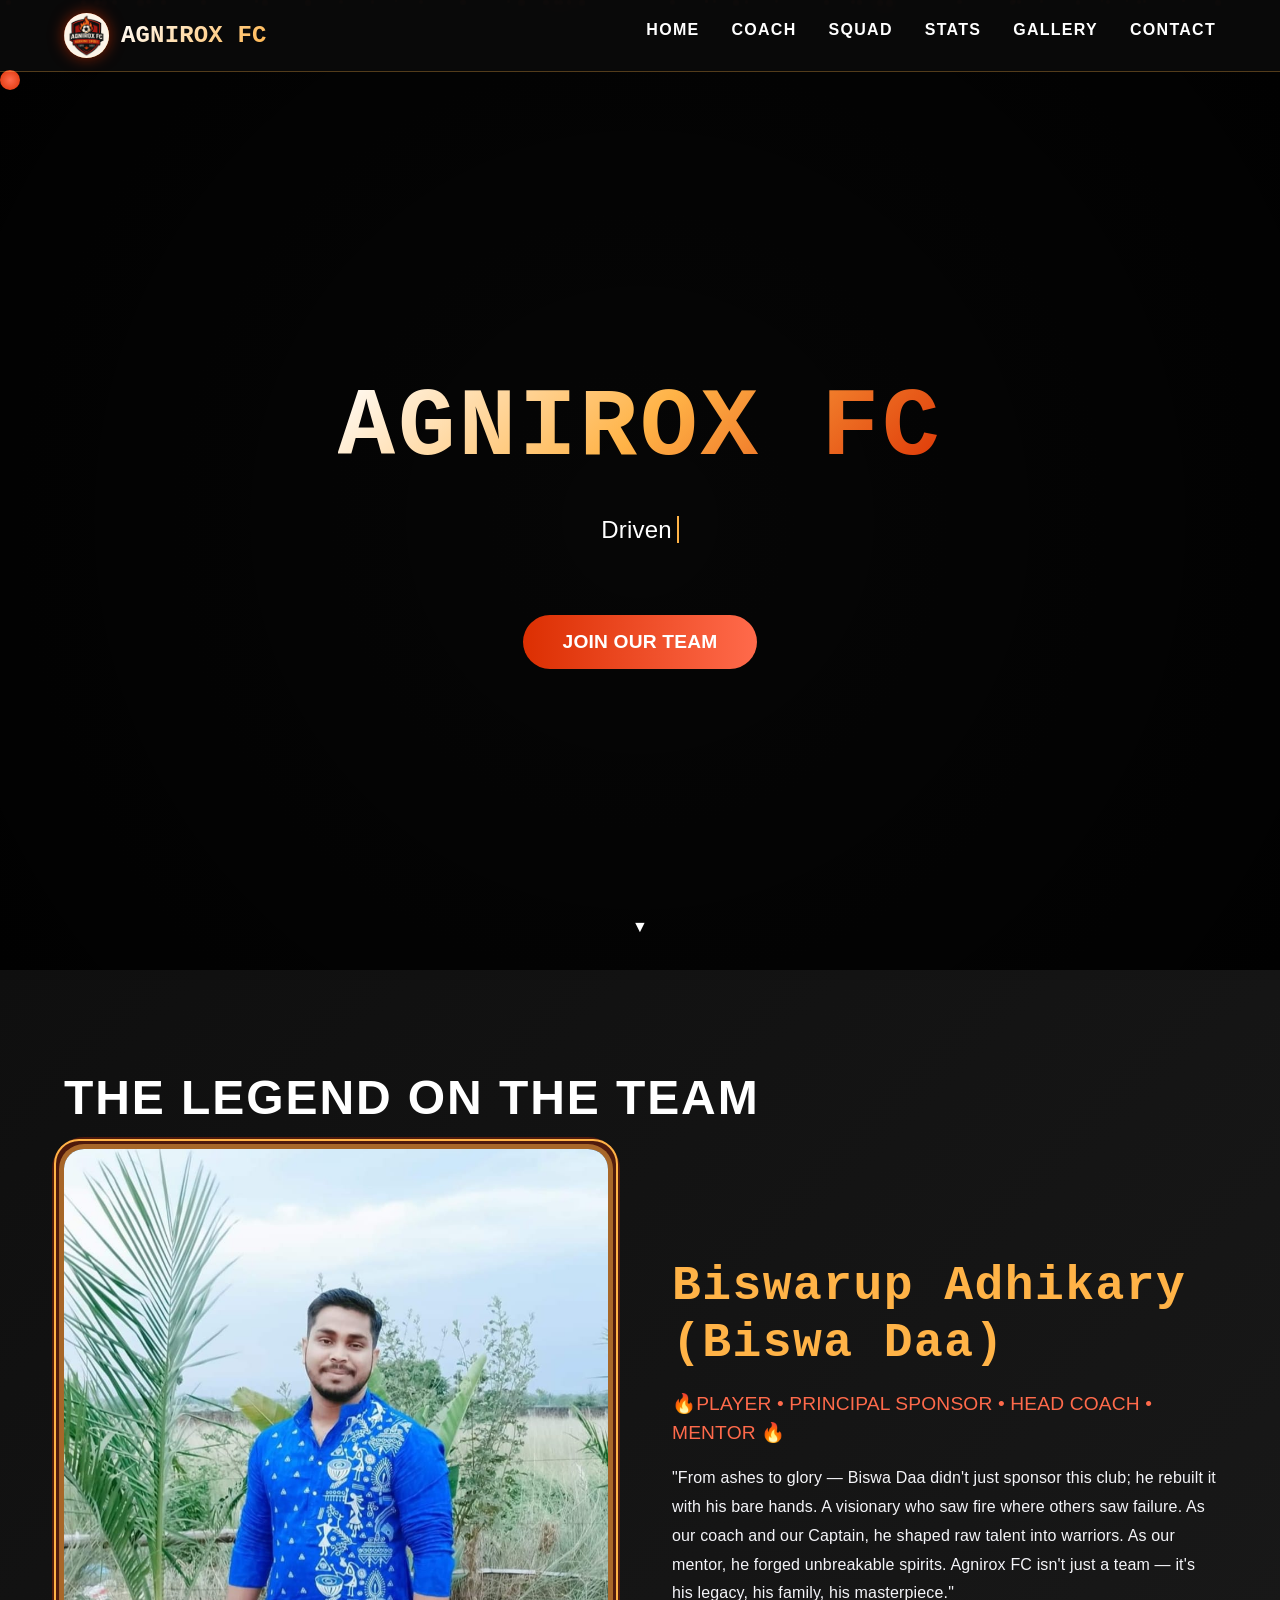
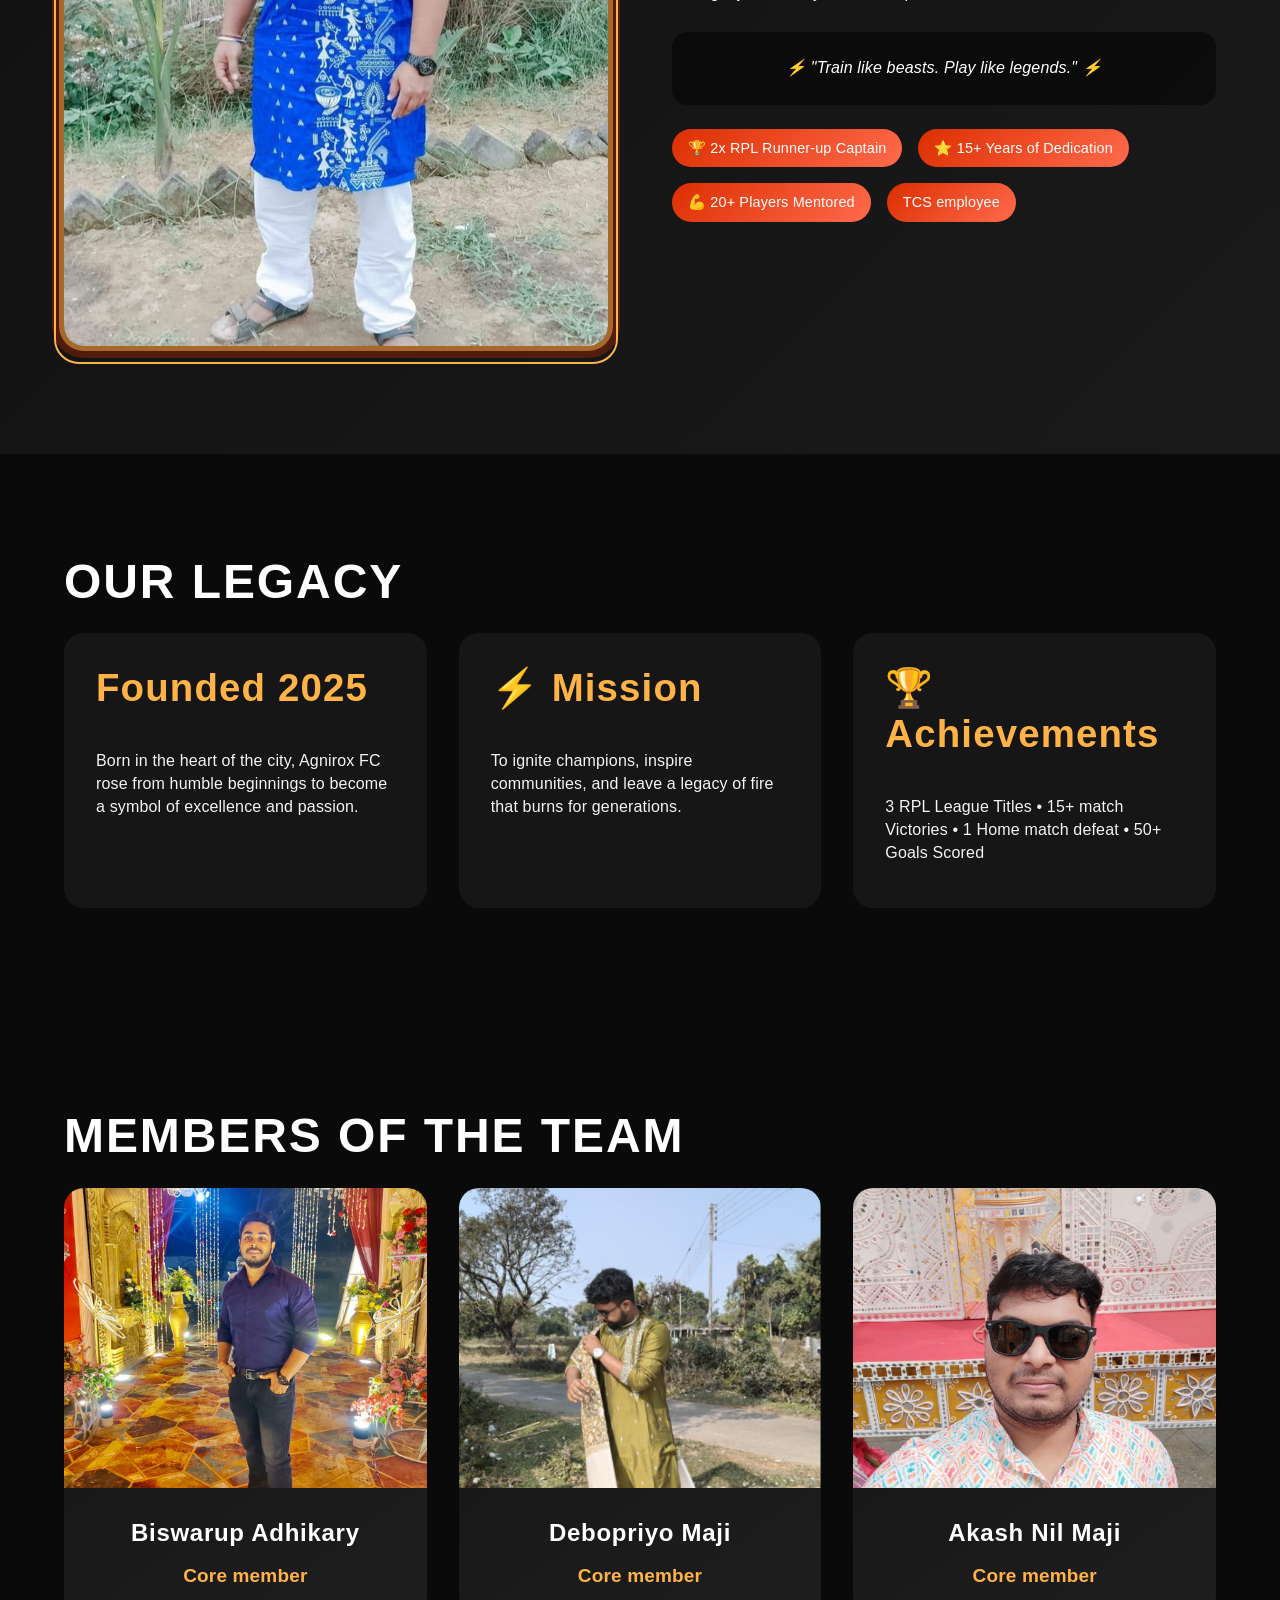
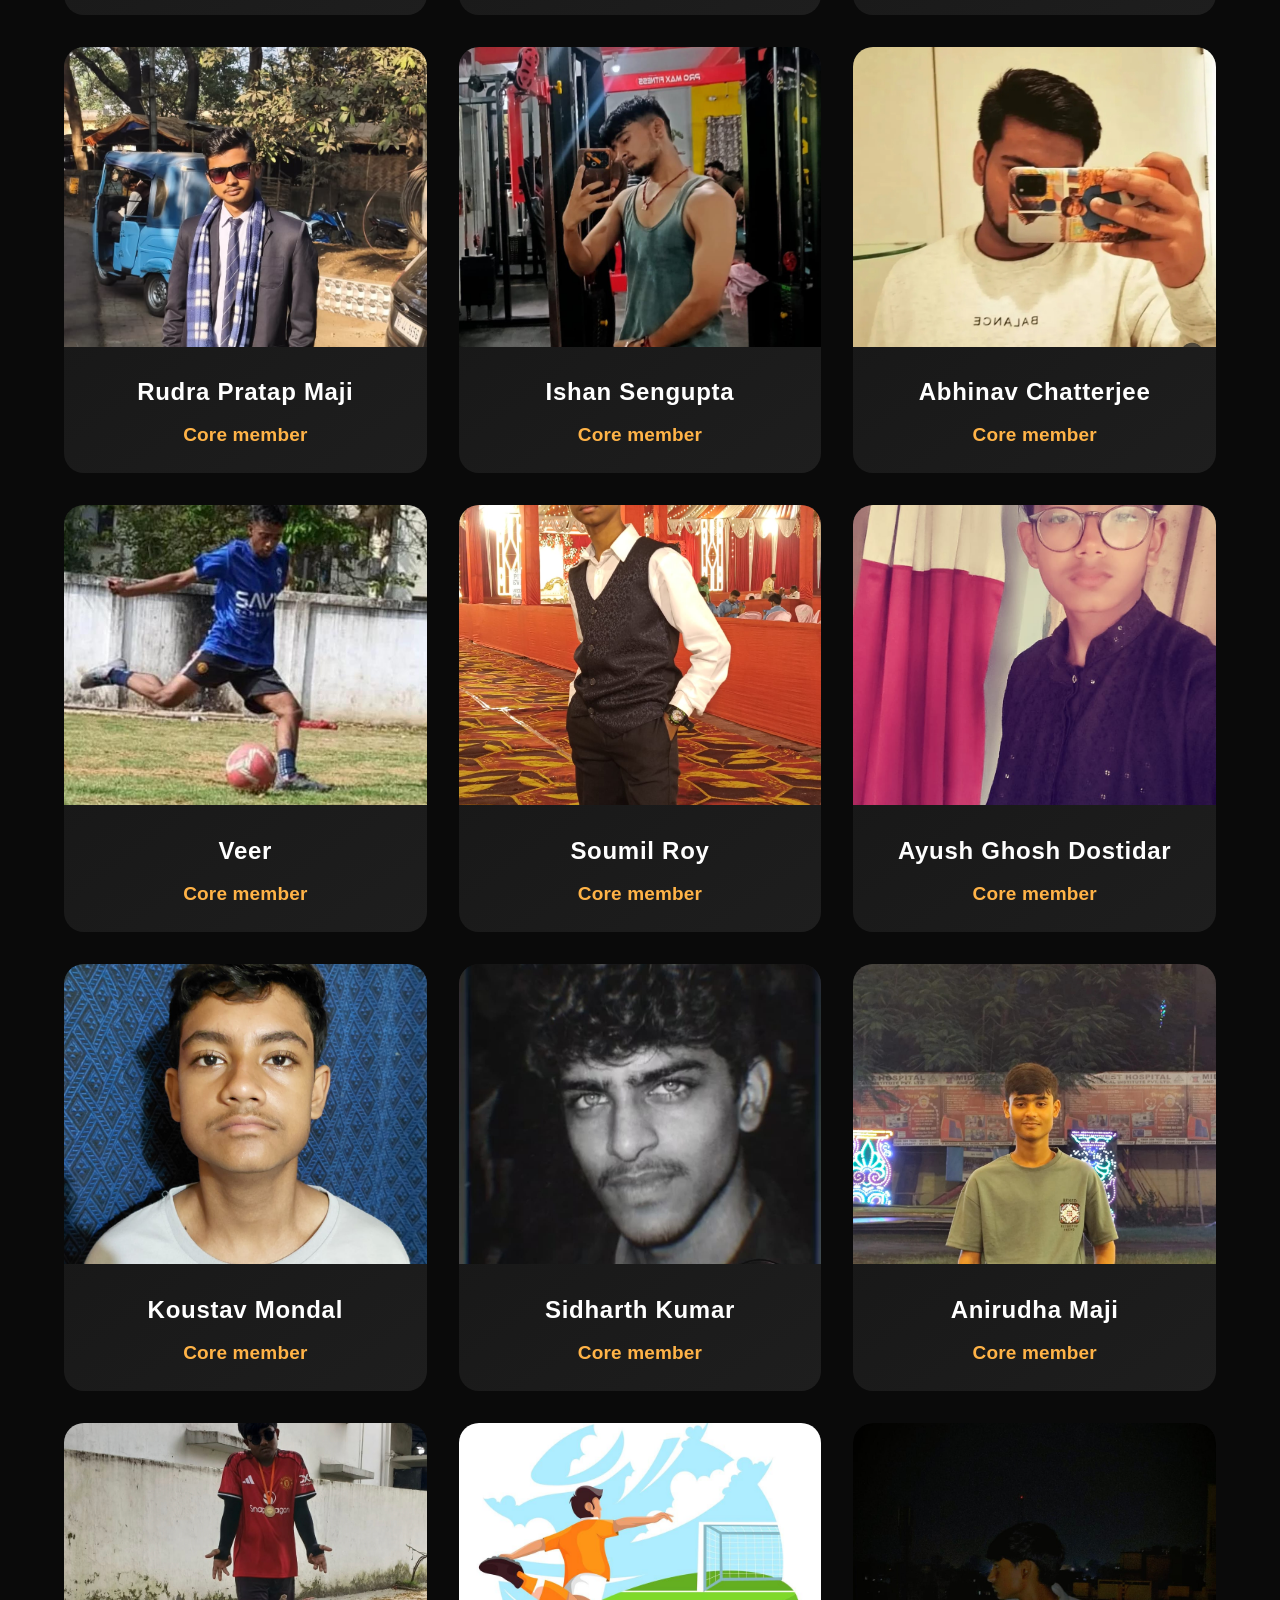
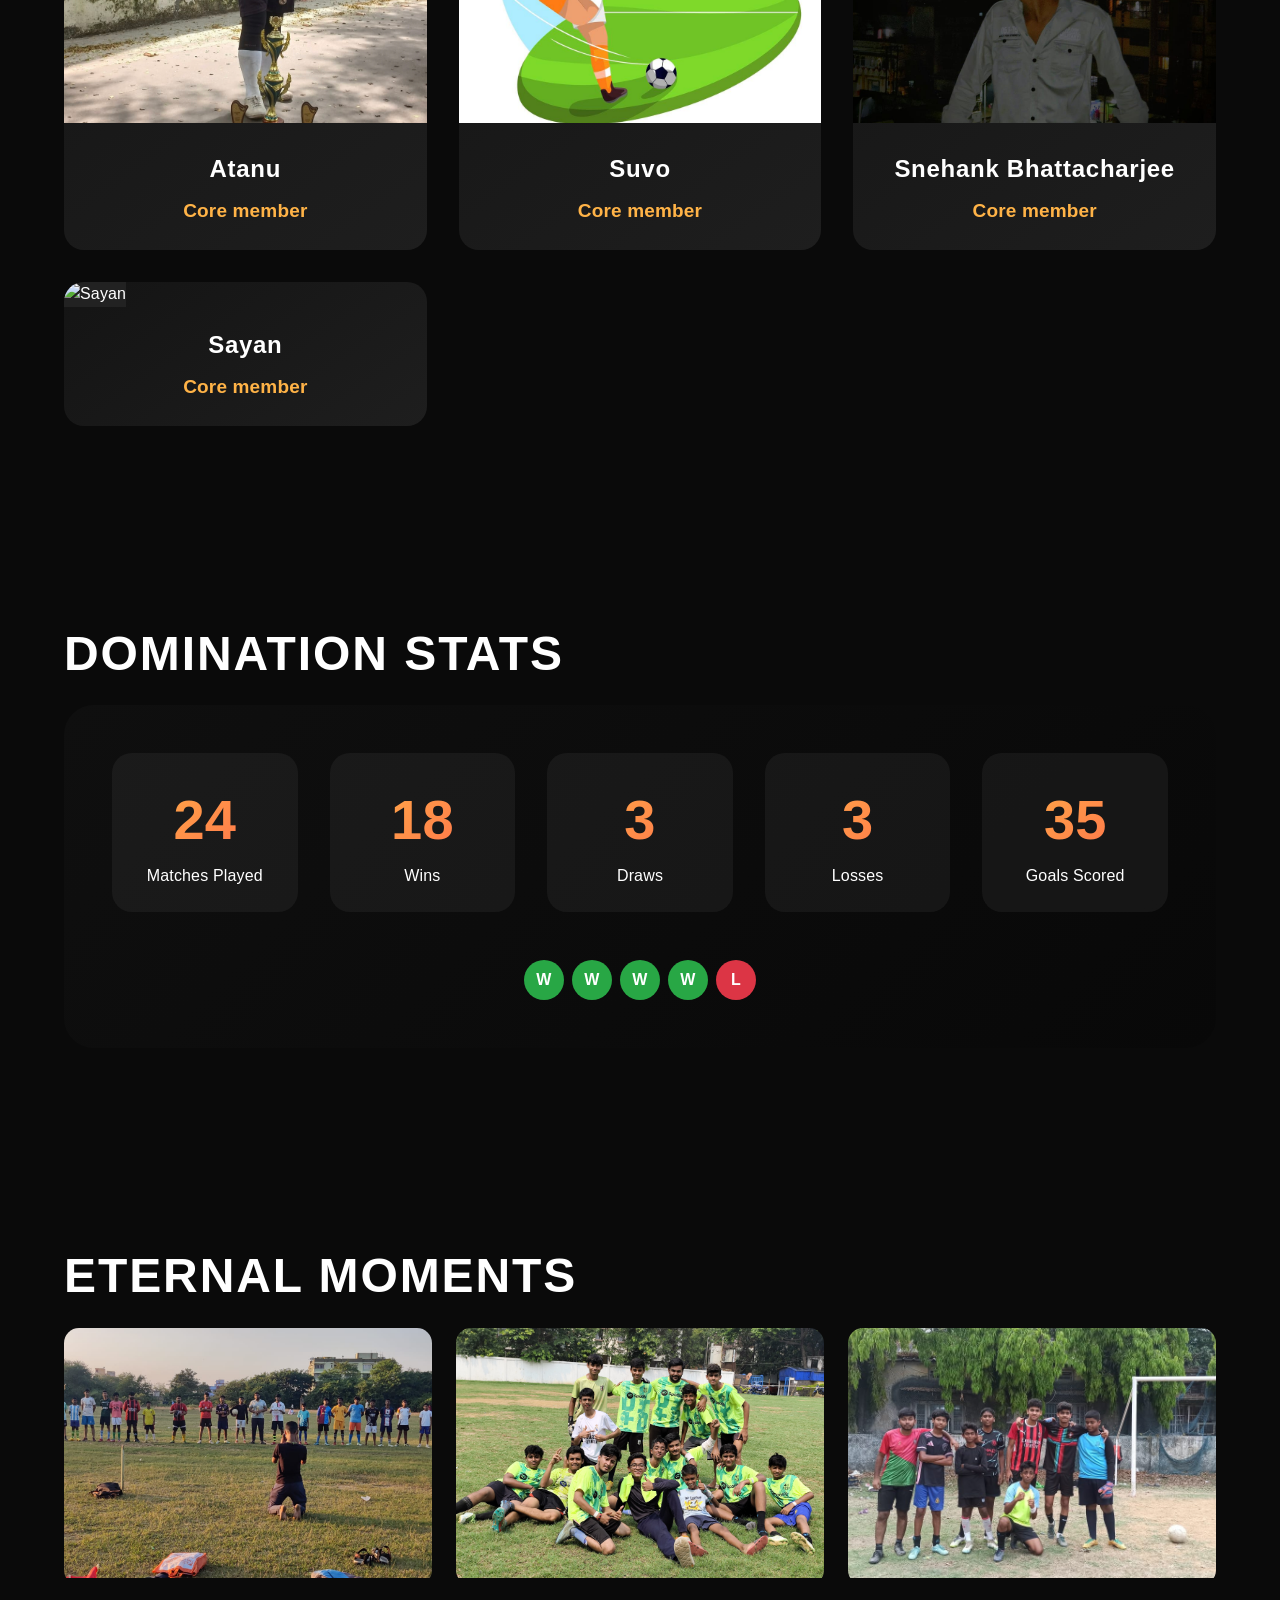
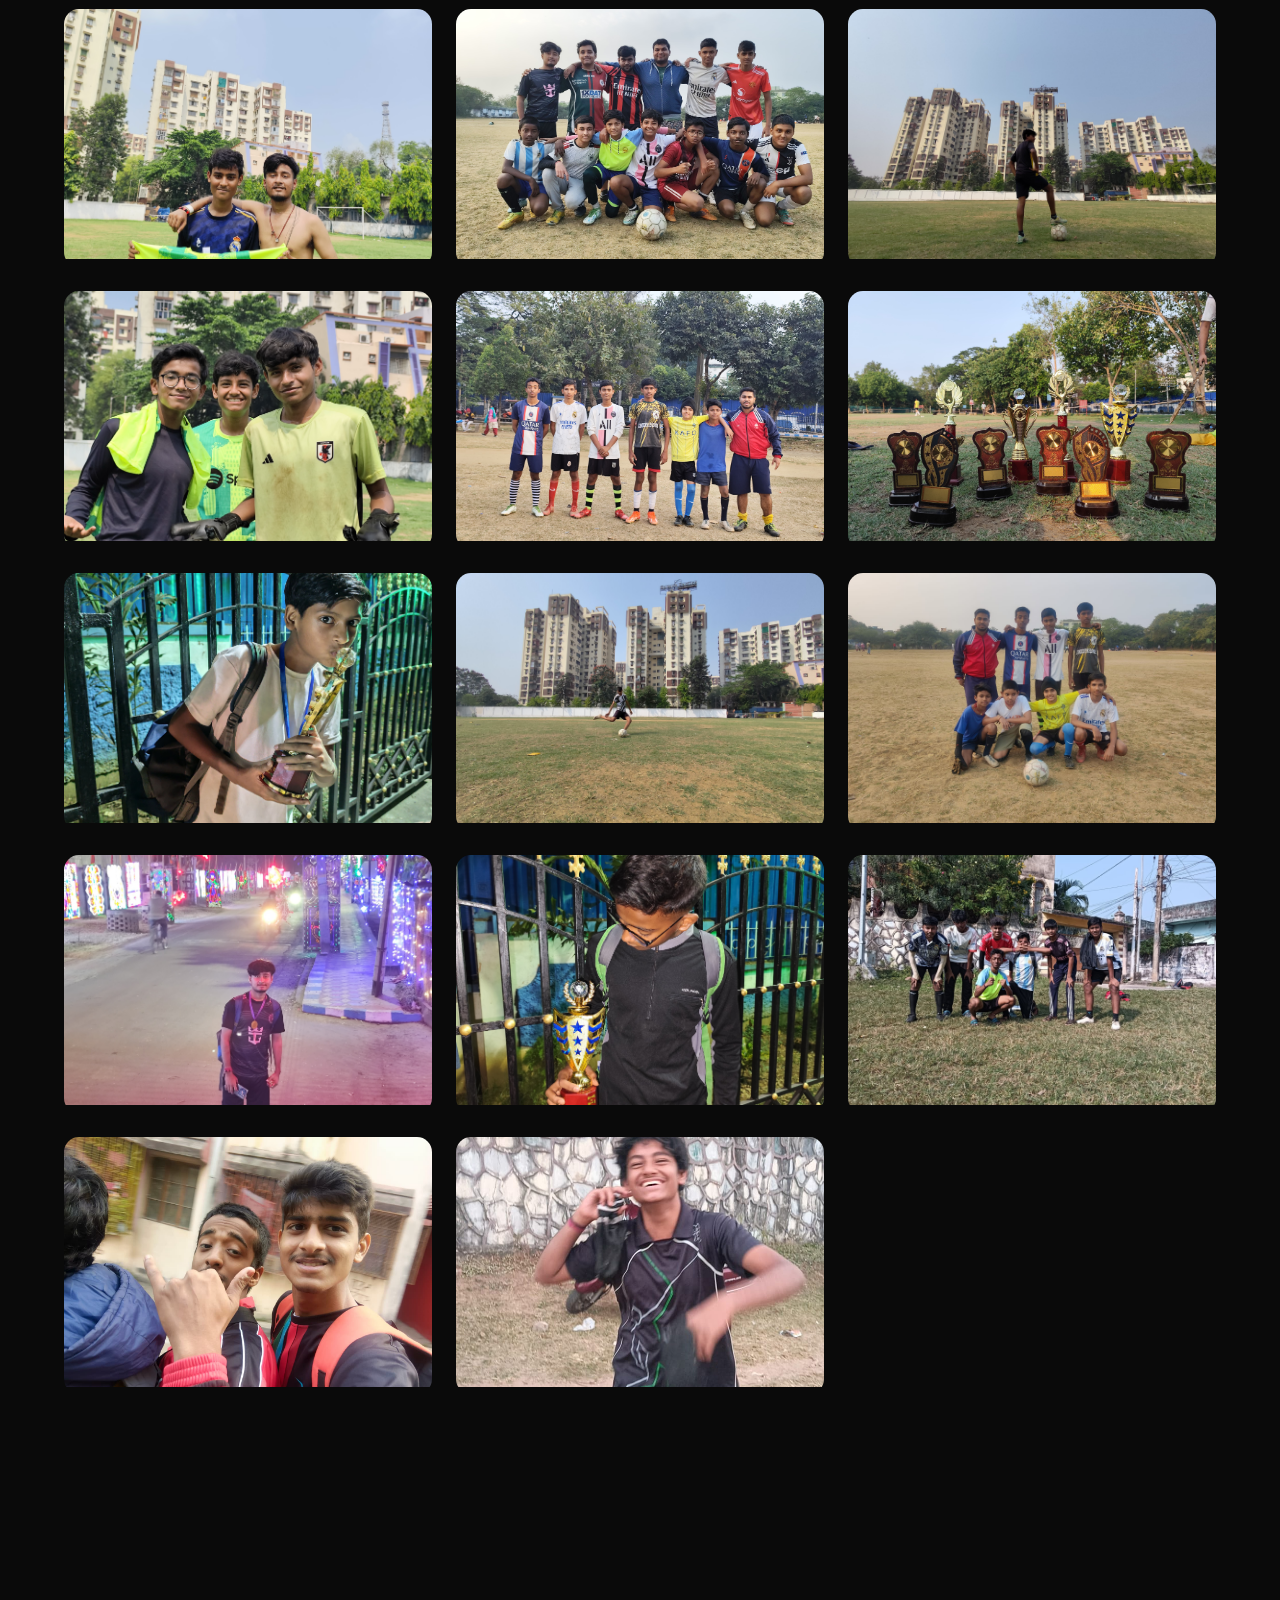
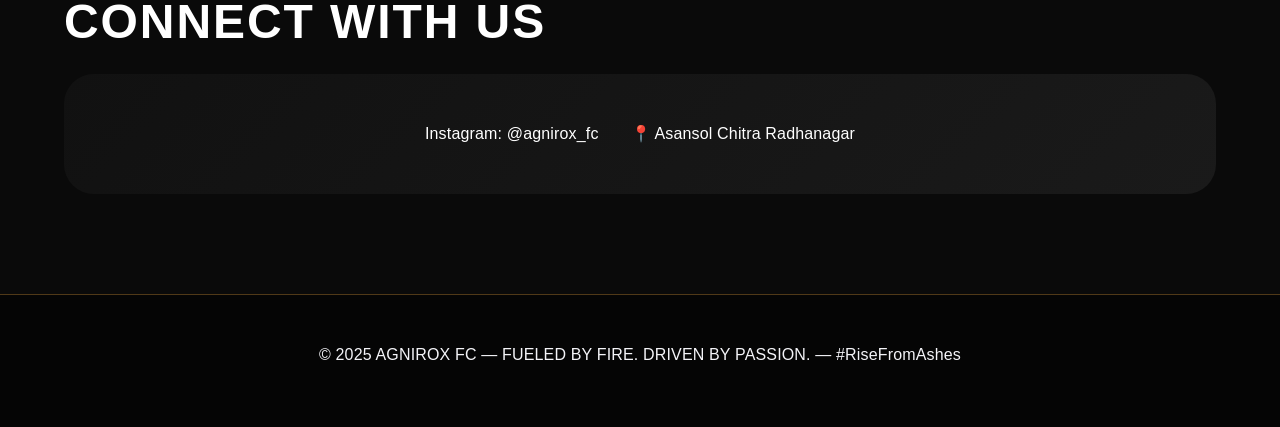
==== index.html @ cacf733b "Remove separate CSS file - styles now embedded in HTML" ====
<!DOCTYPE html>
<html lang="en">
<head>
  <meta charset="UTF-8">
  <meta name="viewport" content="width=device-width, initial-scale=1.0, viewport-fit=cover">
  <title>Agnirox FC - Official Website</title>
 <style>
    * {
    margin: 0;
    padding: 0;
    box-sizing: border-box;
}

body {
    background: #0A0A0A;
    color: #fff;
    overflow-x: hidden;
    font-family: 'Poppins', 'Segoe UI', 'Roboto', sans-serif;
    line-height: 1.55;
    font-size: 1rem;
    text-rendering: optimizeLegibility;
    -webkit-font-smoothing: antialiased;
    -moz-osx-font-smoothing: grayscale;
}

@import url('https://fonts.googleapis.com/css2?family=Orbitron:wght@400;500;600;700;800;900&family=Poppins:wght@300;400;500;600;700;800&family=Rajdhani:wght@300;400;500;600;700&display=swap');

:root {
    --obsidian: #0A0A0A;
    --inferno: #DC2F02;
    --royal-gold: #FFB347;
    --ember: #FF6A4B;
    --ash: #2A2A2A;
    --fire-glow: rgba(220, 47, 2, 0.4);

    --text: #F4F4F8;
    --muted: #b7b7b7;
    --heading: #ffffff;
    --line-height: 1.45;

    --font-sans: 'Poppins', 'Segoe UI', 'Roboto', sans-serif;
    --font-display: 'Orbitron', 'Rajdhani', sans-serif;
}

body,
button,
input,
select,
textarea {
    font-family: var(--font-sans);
    letter-spacing: 0.01em;
}

p,
li {
    color: var(--text);
    font-size: 1rem;
    line-height: var(--line-height);
    margin-bottom: 0.75rem;
}

h1,
h2,
h3,
h4,
h5,
h6 {
    font-family: var(--font-display);
    color: var(--heading);
    letter-spacing: 0.03em;
    margin-bottom: 0.8rem;
    font-weight: 700;
    line-height: 1.2;
}

h1 {
    font-size: clamp(2.5rem, 5vw, 6rem);
}

h2 {
    font-size: clamp(2rem, 4vw, 3rem);
}

h3 {
    font-size: clamp(1.75rem, 3vw, 2.4rem);
}

.section-title {
    font-size: clamp(2rem, 4vw, 3rem);
    font-family: var(--font-display);
    color: var(--heading);
    letter-spacing: 0.04em;
    line-height: 1.15;
    margin-bottom: 1.5rem;
}

/* Custom Cursor */
.custom-cursor {
    width: 20px;
    height: 20px;
    background: radial-gradient(circle, #FF6A4B, #DC2F02);
    border-radius: 50%;
    position: fixed;
    pointer-events: none;
    z-index: 9999;
    transition: transform 0.1s;
    mix-blend-mode: screen;
}

/* Scrollbar */
::-webkit-scrollbar {
    width: 10px;
}

::-webkit-scrollbar-track {
    background: var(--obsidian);
}

::-webkit-scrollbar-thumb {
    background: linear-gradient(var(--inferno), var(--royal-gold));
    border-radius: 10px;
}

/* Navigation */
.nav-bar {
    position: fixed;
    top: 0;
    width: 100%;
    background: rgba(10, 10, 10, 0.95);
    backdrop-filter: blur(10px);
    z-index: 1000;
    padding: 0.8rem 5%;
    display: flex;
    justify-content: space-between;
    align-items: center;
    border-bottom: 1px solid rgba(255, 179, 71, 0.3);
    transition: all 0.3s;
}

/* Logo Container */
.logo-container {
    display: flex;
    align-items: center;
    gap: 12px;
}

.team-logo {
    width: 45px;
    height: 45px;
    background: linear-gradient(135deg, var(--inferno), var(--royal-gold));
    border-radius: 50%;
    display: flex;
    align-items: center;
    justify-content: center;
    font-size: 1.8rem;
    font-weight: bold;
    box-shadow: 0 0 15px rgba(220, 47, 2, 0.6);
    animation: logoGlow 2s infinite alternate;
}

@keyframes logoGlow {
    0% {
        box-shadow: 0 0 5px rgba(220, 47, 2, 0.4);
        transform: scale(1);
    }

    100% {
        box-shadow: 0 0 20px rgba(255, 179, 71, 0.8);
        transform: scale(1.05);
    }
}

.logo {
    font-family: 'Orbitron', monospace;
    font-size: 1.5rem;
    font-weight: 800;
    background: linear-gradient(135deg, #fff, var(--royal-gold));
    -webkit-background-clip: text;
    background-clip: text;
    color: transparent;
}

.nav-links {
    display: flex;
    gap: 2rem;
    list-style: none;
    font-size: 1rem;
}

.nav-links a {
    color: #fff;
    text-decoration: none;
    font-weight: 600;
    letter-spacing: 0.08em;
    text-transform: uppercase;
    transition: color 0.2s ease, transform 0.2s ease;
    position: relative;
}

.nav-links a:hover {
    color: var(--royal-gold);
    transform: translateY(-1px);
}

.nav-links a::after {
    content: '';
    position: absolute;
    bottom: -6px;
    left: 0;
    width: 0%;
    height: 2px;
    background: linear-gradient(90deg, var(--inferno), var(--royal-gold));
    transition: 0.3s;
}

.nav-links a:hover::after {
    width: 100%;
}

.menu-toggle {
    display: none;
    font-size: 1.8rem;
    cursor: pointer;
}

@media (max-width: 768px) {
    .menu-toggle {
        display: block;
    }

    .nav-links {
        position: fixed;
        top: 70px;
        left: -100%;
        width: 100%;
        height: calc(100vh - 70px);
        background: rgba(10, 10, 10, 0.98);
        flex-direction: column;
        align-items: center;
        justify-content: center;
        transition: 0.4s;
        backdrop-filter: blur(20px);
    }

    .nav-links.active {
        left: 0;
    }

    .team-logo {
        width: 35px;
        height: 35px;
        font-size: 1.3rem;
    }

    .logo {
        font-size: 1.2rem;
    }
}

/* Particle Container */
.particle-container {
    position: fixed;
    top: 0;
    left: 0;
    width: 100%;
    height: 100%;
    pointer-events: none;
    z-index: 1;
}

.particle {
    position: absolute;
    background: radial-gradient(circle, #FF6A4B, #DC2F02);
    border-radius: 50%;
    opacity: 0.6;
    animation: floatParticle linear infinite;
}

@keyframes floatParticle {
    0% {
        transform: translateY(100vh) rotate(0deg);
        opacity: 0;
    }

    10% {
        opacity: 0.6;
    }

    90% {
        opacity: 0.6;
    }

    100% {
        transform: translateY(-100vh) rotate(360deg);
        opacity: 0;
    }
}

/* Hero Section */
.hero {
    min-height: 100vh;
    position: relative;
    overflow: hidden;
    display: flex;
    align-items: center;
    justify-content: center;
    text-align: center;
    margin-top: 70px;
}

.hero-bg-video {
    position: absolute;
    top: 0;
    left: 0;
    width: 100%;
    height: 100%;
    object-fit: cover;
    z-index: -2;
}

.hero-overlay {
    position: absolute;
    top: 0;
    left: 0;
    width: 100%;
    height: 100%;
    background: radial-gradient(circle, rgba(0, 0, 0, 0.4), rgba(0, 0, 0, 0.9));
    z-index: -1;
}

.hero-content {
    z-index: 2;
    animation: fadeInUp 1s ease;
}

.hero h1 {
    font-size: 6rem;
    font-family: 'Orbitron', monospace;
    font-weight: 900;
    background: linear-gradient(135deg, #fff, var(--royal-gold), var(--inferno));
    -webkit-background-clip: text;
    background-clip: text;
    color: transparent;
    animation: flameText 2s infinite alternate;
}

@keyframes flameText {
    0% {
        text-shadow: 0 0 20px rgba(220, 47, 2, 0.5);
    }

    100% {
        text-shadow: 0 0 40px rgba(255, 179, 71, 0.8);
    }
}

.tagline {
    font-size: 1.5rem;
    margin: 1.5rem 0;
    min-height: 80px;
}

.typed-text {
    border-right: 2px solid var(--royal-gold);
    padding-right: 5px;
}

.btn-cta {
    background: linear-gradient(90deg, var(--inferno), var(--ember));
    padding: 1rem 2.5rem;
    border: none;
    border-radius: 50px;
    font-size: 1.2rem;
    font-weight: bold;
    color: white;
    cursor: pointer;
    transition: 0.3s;
    position: relative;
    overflow: hidden;
}

.btn-cta:hover {
    transform: scale(1.05);
    box-shadow: 0 0 30px rgba(220, 47, 2, 0.8);
}

.scroll-indicator {
    position: absolute;
    bottom: 30px;
    left: 50%;
    transform: translateX(-50%);
    animation: bounce 2s infinite;
}

@keyframes bounce {
    0%, 100% {
        transform: translateY(0);
    }
    50% {
        transform: translateY(10px);
    }
}

/* Section Styles */
section {
    padding: 100px 5%;
    position: relative;
}

.container {
    max-width: 1400px;
    margin: 0 auto;
}

/* Coach Section */
.coach-section {
    background: linear-gradient(135deg, #0F0F0F, #1A1A1A);
    position: relative;
    overflow: hidden;
}

.coach-container {
    display: grid;
    grid-template-columns: 1fr 1fr;
    gap: 4rem;
    align-items: center;
}

.coach-image {
    position: relative;
}

.coach-image img {
    width: 100%;
    border-radius: 20px;
    box-shadow: 0 0 0 5px rgba(255, 179, 71, 0.5), 0 0 0 12px rgba(220, 47, 2, 0.3);
    transition: 0.5s;
}

.coach-image:hover img {
    transform: scale(1.02);
}

.golden-frame {
    position: absolute;
    top: -10px;
    left: -10px;
    right: -10px;
    bottom: -10px;
    border: 2px solid var(--royal-gold);
    border-radius: 25px;
    animation: pulse 2s infinite;
}

@keyframes pulse {
    0%, 100% {
        opacity: 0.5;
    }
    50% {
        opacity: 1;
    }
}

.coach-name {
    font-size: 3rem;
    font-family: 'Orbitron', monospace;
    color: var(--royal-gold);
}

.coach-title {
    color: var(--ember);
    margin: 1rem 0;
    font-size: 1.2rem;
}

.quote-carousel {
    background: rgba(0, 0, 0, 0.5);
    padding: 1.5rem;
    border-radius: 15px;
    margin: 1.5rem 0;
    font-style: italic;
    text-align: center;
    transition: opacity 0.3s;
}

.badges {
    display: flex;
    gap: 1rem;
    flex-wrap: wrap;
    margin: 1.5rem 0;
}

.badge {
    background: linear-gradient(135deg, var(--inferno), var(--ember));
    padding: 0.5rem 1rem;
    border-radius: 50px;
    font-size: 0.9rem;
}

@media (max-width: 768px) {
    .coach-container {
        grid-template-columns: 1fr;
    }
    .coach-name {
        font-size: 2rem;
    }
    .section-title {
        font-size: 2rem;
    }
    .hero h1 {
        font-size: 3rem;
    }
}

/* Players Grid */
.players-grid {
    display: grid;
    grid-template-columns: repeat(auto-fit, minmax(300px, 1fr));
    gap: 2rem;
}

.player-card {
    background: linear-gradient(145deg, #141414, #1E1E1E);
    border-radius: 20px;
    overflow: hidden;
    transition: 0.4s;
    cursor: pointer;
    position: relative;
}

.player-card:hover {
    transform: translateY(-10px) scale(1.02);
    box-shadow: 0 20px 40px rgba(220, 47, 2, 0.3);
}

.player-img {
    width: 100%;
    height: 300px;
    object-fit: cover;
    transition: 0.5s;
    background: #222;
}

.player-card:hover .player-img {
    transform: scale(1.1);
}

.player-info {
    padding: 1.5rem;
    text-align: center;
}

.player-name {
    font-size: 1.5rem;
    font-weight: bold;
}

.player-number {
    font-size: 19px;
    color: var(--royal-gold);
    font-weight: bold;
}

/* Stats Hub */
.stats-hub {
    background: linear-gradient(135deg, #0F0F0F, #080808);
    border-radius: 30px;
    padding: 3rem;
}

.stats-grid {
    display: grid;
    grid-template-columns: repeat(auto-fit, minmax(180px, 1fr));
    gap: 2rem;
    text-align: center;
    margin-bottom: 3rem;
}

.stat-item {
    background: rgba(255, 255, 255, 0.05);
    padding: 1.5rem;
    border-radius: 20px;
}

.stat-number {
    font-size: 3.5rem;
    font-weight: bold;
    background: linear-gradient(135deg, var(--royal-gold), var(--ember));
    -webkit-background-clip: text;
    background-clip: text;
    color: transparent;
}

.form-badges {
    display: flex;
    justify-content: center;
    gap: 0.5rem;
    margin-top: 1rem;
}

.form-badge {
    width: 40px;
    height: 40px;
    display: flex;
    align-items: center;
    justify-content: center;
    border-radius: 50%;
    font-weight: bold;
}

.form-win {
    background: #28a745;
}

.form-draw {
    background: #ffc107;
    color: #000;
}

.form-loss {
    background: #dc3545;
}

/* Gallery Masonry */
.gallery-masonry {
    display: grid;
    grid-template-columns: repeat(auto-fill, minmax(300px, 1fr));
    gap: 1.5rem;
}

.gallery-item {
    position: relative;
    overflow: hidden;
    border-radius: 15px;
    cursor: pointer;
}

.gallery-item img {
    width: 100%;
    height: 250px;
    object-fit: cover;
    transition: 0.5s;
    background: #222;
}

.gallery-item:hover img {
    transform: scale(1.1);
}

.gallery-overlay {
    position: absolute;
    bottom: -100%;
    left: 0;
    right: 0;
    background: linear-gradient(transparent, rgba(0, 0, 0, 0.9));
    padding: 1rem;
    transition: 0.3s;
}

.gallery-item:hover .gallery-overlay {
    bottom: 0;
}

/* Footer */
footer {
    background: #050505;
    padding: 3rem 5%;
    text-align: center;
    border-top: 1px solid rgba(255, 179, 71, 0.3);
}

/* Notification */
.notification {
    position: fixed;
    top: 80px;
    right: 20px;
    background: linear-gradient(135deg, #28a745, #20c997);
    color: white;
    padding: 12px 24px;
    border-radius: 10px;
    z-index: 2000;
    animation: slideIn 0.3s ease;
    box-shadow: 0 5px 15px rgba(0, 0, 0, 0.3);
    font-weight: 500;
}

@keyframes slideIn {
    from {
        transform: translateX(100%);
        opacity: 0;
    }
    to {
        transform: translateX(0);
        opacity: 1;
    }
}

@keyframes fadeInUp {
    from {
        opacity: 0;
        transform: translateY(40px);
    }
    to {
        opacity: 1;
        transform: translateY(0);
    }
}

 </style>
</head>
<body>

<div class="custom-cursor"></div>
<div class="particle-container" id="particleContainer"></div>

<!-- Navigation with Logo -->
<nav class="nav-bar">
  <div class="logo-container">
    <div class="team-logo">
      <img src="./images/logo.png" alt="Agnirox FC Logo" border="0" style="width: 100%; height: 100%; border-radius: 50%; object-fit: cover;">
    </div>
    <div class="logo">AGNIROX FC</div>
  </div>
  <div class="menu-toggle" id="menuToggle">☰</div>
  <ul class="nav-links" id="navLinks">
    <li><a href="#home">HOME</a></li>
    <li><a href="#coach">COACH</a></li>
    <li><a href="#players">SQUAD</a></li>
    <li><a href="#stats">STATS</a></li>
    <li><a href="#gallery">GALLERY</a></li>
    <li><a href="#contact">CONTACT</a></li>
  </ul>
</nav>

<!-- Hero Section -->
<section class="hero" id="home">
  <video class="hero-bg-video" autoplay muted loop playsinline>
    <source src="https://assets.mixkit.co/videos/preview/mixkit-fire-and-smoke-explosion-1294-large.mp4" type="video/mp4">
  </video>
  <div class="hero-overlay"></div>
  <div class="hero-content">
    <h1>AGNIROX FC</h1>
    <div class="tagline">
      <span class="typed-text" id="typedText"></span>
    </div>
    <button class="btn-cta" onclick="document.getElementById('players').scrollIntoView({behavior:'smooth'})"> JOIN OUR TEAM</button>
  </div>
  <div class="scroll-indicator">▼</div>
</section>

<!-- Coach Section - Emotional Core -->
<section class="coach-section" id="coach">
  <div class="container">
    <h2 class="section-title">THE LEGEND ON THE TEAM</h2>
    <div class="coach-container">
      <div class="coach-image">
        <div class="golden-frame"></div>
        <img src="./images/biswa1.jpg" alt="biswa da1" border="0" style="width: 100%; height: 100%; object-fit: cover;">
      </div>
      <div class="coach-info">
        <h3 class="coach-name">Biswarup Adhikary (Biswa Daa)</h3>
        <div class="coach-title">🔥PLAYER • PRINCIPAL SPONSOR • HEAD COACH • MENTOR 🔥</div>
        <p style="line-height: 1.8; margin: 1rem 0;">"From ashes to glory — Biswa Daa didn't just sponsor this club; he rebuilt it with his bare hands. A visionary who saw fire where others saw failure. As our coach and our Captain, he shaped raw talent into warriors. As our mentor, he forged unbreakable spirits. Agnirox FC isn't just a team — it's his legacy, his family, his masterpiece."</p>
        <div class="quote-carousel" id="quoteCarousel">
          🔥 "Passion burns eternal." 🔥
        </div>
        <div class="badges">
          <span class="badge">🏆 2x RPL Runner-up Captain</span>
          <span class="badge">⭐ 15+ Years of Dedication</span>
          <span class="badge">💪 20+ Players Mentored</span>
          <span class="badge">TCS employee</span>
        </div>
      </div>
    </div>
  </div>
</section>

<!-- About Section -->
<section id="about">
  <div class="container">
    <h2 class="section-title">OUR LEGACY</h2>
    <div style="display: grid; grid-template-columns: repeat(auto-fit, minmax(300px, 1fr)); gap: 2rem;">
      <div style="background: rgba(255,255,255,0.05); padding: 2rem; border-radius: 20px;">
        <h3 style="color: var(--royal-gold);">Founded 2025</h3><br>
        <p>Born in the heart of the city, Agnirox FC rose from humble beginnings to become a symbol of excellence and passion.</p>
      </div>
      <div style="background: rgba(255,255,255,0.05); padding: 2rem; border-radius: 20px;">
        <h3 style="color: var(--royal-gold);">⚡ Mission</h3><br>
        <p>To ignite champions, inspire communities, and leave a legacy of fire that burns for generations.</p>
      </div>
      <div style="background: rgba(255,255,255,0.05); padding: 2rem; border-radius: 20px;">
        <h3 style="color: var(--royal-gold);">🏆 Achievements</h3>
        <br>
        <p>3 RPL League Titles • 15+ match Victories • 1 Home match defeat • 50+ Goals Scored</p>
      </div>
    </div>
  </div>
</section>

<!-- Players Section -->
<section id="players">
  <div class="container">
    <h2 class="section-title">MEMBERS OF THE TEAM</h2>
    <div class="players-grid" id="playersGrid"></div>
  </div>
</section>

<!-- Statistics Hub -->
<section id="stats">
  <div class="container">
    <h2 class="section-title">DOMINATION STATS</h2>
    <div class="stats-hub">
      <div class="stats-grid" id="statsGrid">
        <div class="stat-item"><div class="stat-number" id="matchesPlayed">24</div><div>Matches Played</div></div>
        <div class="stat-item"><div class="stat-number" id="winsCount">18</div><div>Wins</div></div>
        <div class="stat-item"><div class="stat-number" id="drawsCount">3</div><div>Draws</div></div>
        <div class="stat-item"><div class="stat-number" id="lossesCount">3</div><div>Losses</div></div>
        <div class="stat-item"><div class="stat-number" id="goalsScored">35</div><div>Goals Scored</div></div>
      </div>
      <div class="form-badges" id="formBadges"></div>
    </div>
  </div>
</section>

<!-- Gallery Section -->
<section id="gallery">
  <div class="container">
    <h2 class="section-title">ETERNAL MOMENTS</h2>
    <div class="gallery-masonry" id="galleryGrid"></div>
  </div>
</section>

<!-- Contact Section -->
<section id="contact">
  <div class="container">
    <h2 class="section-title">CONNECT WITH US</h2>
    <div style="display: flex; flex-wrap: wrap; justify-content: center; gap: 2rem; background: linear-gradient(135deg, #111, #1A1A1A); padding: 3rem; border-radius: 30px;">
      <div>Instagram: @agnirox_fc</div>
      <div>📍 Asansol Chitra Radhanagar</div>
    </div>
  </div>
</section>

<footer>
  <p>© 2025 AGNIROX FC — FUELED BY FIRE. DRIVEN BY PASSION. — #RiseFromAshes</p>
</footer>

<script>
try {
  console.log('🔥 Script initialized');

  // ========== PLAYER DATA ==========
  const players = [
    { name: "Biswarup Adhikary", img:"biswa2.jpg" },
    { name: "Debopriyo Maji", img: "debopriyo.png" },
    { name: "Akash Nil Maji", img: "akash.jpg" },
    { name: "Rudra Pratap Maji", img: "rudra.jpg" },
    { name: "Ishan Sengupta", img: "ishan.jpg" },
    { name: "Abhinav Chatterjee", img: "abhinav.jpg" },
    { name: "Veer", img: "veer.jpg" },
    { name: "Soumil Roy", img: "soumil.jpg" },
    { name: "Ayush Ghosh Dostidar", img: "ayush.jpg" },
    { name: "Koustav Mondal", img: "koustav.jpg" },
    { name: "Sidharth Kumar", img: "sid.jpg" },
    { name: "Anirudha Maji", img: "anirudha.jpg" },
    { name: "Atanu", img: "atanu.jpg" },
    { name: "Suvo", img: "suvo.jpg" },
    { name: "Snehank Bhattacharjee", img: "bubun.jpg" },
    { name: "Sayan"}
  ];

  // ========== GALLERY IMAGES ==========
  const galleryImages = [
    "1.jpg", "2.jpg", "3.jpg", "4.jpg", "5.jpg", "6.jpg", "7.jpg", "8.jpg",
    "9.jpg", "10.jpg", "11.jpg", "12.jpg", "13.jpg", "14.jpg", "15.jpg", "16.jpg", "17.jpg"
  ];

  // ========== RENDER PLAYERS ==========
  function renderPlayers() {
    try {
      const grid = document.getElementById('playersGrid');
      if (!grid) {
        console.error('Players grid not found');
        return;
      }
      
      grid.innerHTML = players.map(p => `
        <div class="player-card" onclick="showPlayerProfile('${p.name}')">
          <img class="player-img" src="./images/${p.img || ''}" alt="${p.name}">
          <div class="player-info">
            <h3 class="player-name">${p.name}</h3>
            <div class="player-number">Core member</div>
          </div>
        </div>
      `).join('');
      
      console.log('✅ Players rendered:', players.length);
    } catch (e) {
      console.error('Error rendering players:', e);
    }
  }

  // ========== RENDER GALLERY ==========
  function renderGallery() {
    try {
      const grid = document.getElementById('galleryGrid');
      if (!grid) {
        console.error('Gallery grid not found');
        return;
      }
      
      grid.innerHTML = galleryImages.map((img, idx) => `
        <div class="gallery-item">
          <img src="./images/${img}" alt="Gallery image ${idx + 1}">
          <div class="gallery-overlay">🔥 Glory Moment 🔥</div>
        </div>
      `).join('');
      
      console.log('✅ Gallery rendered:', galleryImages.length);
    } catch (e) {
      console.error('Error rendering gallery:', e);
    }
  }

  // ========== UPDATE STATS ==========
  function updateStatsDisplay() {
    try {
      const stats = {
        played: 24,
        wins: 18,
        draws: 3,
        losses: 3,
        goals: 35
      };

      document.getElementById('matchesPlayed').textContent = stats.played;
      document.getElementById('winsCount').textContent = stats.wins;
      document.getElementById('drawsCount').textContent = stats.draws;
      document.getElementById('lossesCount').textContent = stats.losses;
      document.getElementById('goalsScored').textContent = stats.goals;
      
      updateFormDisplay(stats);
      console.log('✅ Stats updated');
    } catch (e) {
      console.error('Error updating stats:', e);
    }
  }

  function updateFormDisplay(stats) {
    try {
      const formContainer = document.getElementById('formBadges');
      if (!formContainer) return;
      
      let form = [];
      const winRate = stats.wins / (stats.played || 1);
      const drawRate = stats.draws / (stats.played || 1);
      
      for (let i = 0; i < 5; i++) {
        if (i < Math.round(winRate * 5)) {
          form.push('W');
        } else if (i < Math.round((winRate + drawRate) * 5)) {
          form.push('D');
        } else {
          form.push('L');
        }
      }
      
      formContainer.innerHTML = form.map(f => 
        `<div class="form-badge ${f === 'W' ? 'form-win' : f === 'D' ? 'form-draw' : 'form-loss'}">${f}</div>`
      ).join('');
    } catch (e) {
      console.error('Error updating form:', e);
    }
  }

  // ========== PLAYER PROFILE ==========
  window.showPlayerProfile = function(name) {
    alert(`🔥 ${name} 🔥\n\nA true warrior of Agnirox FC!`);
  };

  // ========== TYPING EFFECT ==========
  const taglines = ["Fueled by Fire.", "Driven by Passion.", "Built for Glory.", "Rise Like Phoenix."];
  let taglineIndex = 0;
  let charIndex = 0;
  let isDeleting = false;
  
  function typeEffect() {
    const typedTextElement = document.getElementById('typedText');
    if (!typedTextElement) return;
    
    const currentTagline = taglines[taglineIndex];
    if(isDeleting) {
      typedTextElement.textContent = currentTagline.substring(0, charIndex - 1);
      charIndex--;
    } else {
      typedTextElement.textContent = currentTagline.substring(0, charIndex + 1);
      charIndex++;
    }
    if(!isDeleting && charIndex === currentTagline.length) {
      isDeleting = true;
      setTimeout(typeEffect, 2000);
      return;
    }
    if(isDeleting && charIndex === 0) {
      isDeleting = false;
      taglineIndex = (taglineIndex + 1) % taglines.length;
      setTimeout(typeEffect, 500);
      return;
    }
    setTimeout(typeEffect, isDeleting ? 50 : 100);
  }

  // ========== QUOTE CAROUSEL ==========
  const quotes = [
    '🔥 "Passion burns eternal." 🔥',
    '⚡ "Train like beasts. Play like legends." ⚡',
    '🏆 "In fire, we trust." 🏆',
    '💪 "Believe. Conquer. Rise." 💪'
  ];
  let quoteIndex = 0;
  let quoteInterval = null;

  function startQuoteCarousel() {
    const quoteEl = document.getElementById('quoteCarousel');
    if (!quoteEl) return;
    
    if (quoteInterval) clearInterval(quoteInterval);
    
    quoteInterval = setInterval(() => {
      quoteIndex = (quoteIndex + 1) % quotes.length;
      quoteEl.style.opacity = '0';
      setTimeout(() => {
        quoteEl.textContent = quotes[quoteIndex];
        quoteEl.style.opacity = '1';
      }, 300);
    }, 4000);
  }

  // ========== MOBILE MENU ==========
  try {
    const menuToggle = document.getElementById('menuToggle');
    const navLinks = document.getElementById('navLinks');
    if (menuToggle && navLinks) {
      menuToggle.onclick = () => navLinks.classList.toggle('active');
      document.querySelectorAll('.nav-links a').forEach(link => {
        link.onclick = () => navLinks.classList.remove('active');
      });
    }
  } catch (e) {
    console.error('Error setting up mobile menu:', e);
  }

  // ========== PARTICLE SYSTEM ==========
  function createParticles() {
    try {
      const container = document.getElementById('particleContainer');
      if (!container) return;
      
      for(let i = 0; i < 50; i++) {
        const particle = document.createElement('div');
        particle.classList.add('particle');
        particle.style.width = Math.random() * 5 + 2 + 'px';
        particle.style.height = particle.style.width;
        particle.style.left = Math.random() * 100 + '%';
        particle.style.animationDuration = Math.random() * 5 + 3 + 's';
        particle.style.animationDelay = Math.random() * 10 + 's';
        container.appendChild(particle);
      }
      console.log('✅ Particles created');
    } catch (e) {
      console.error('Error creating particles:', e);
    }
  }

  // ========== INITIALIZE ==========
  console.log('Starting initialization...');
  createParticles();
  renderPlayers();
  renderGallery();
  updateStatsDisplay();
  typeEffect();
  startQuoteCarousel();
  console.log('🔥 All systems online!');

  window.addEventListener('load', () => {
    console.log('Page fully loaded');
    const notification = document.createElement('div');
    notification.className = 'notification';
    notification.textContent = '🔥 Welcome to Agnirox FC! 🔥';
    document.body.appendChild(notification);
    setTimeout(() => notification.remove(), 3000);
  });

} catch (error) {
  console.error('❌ Fatal error:', error);
}
</script>
</body>
</html>
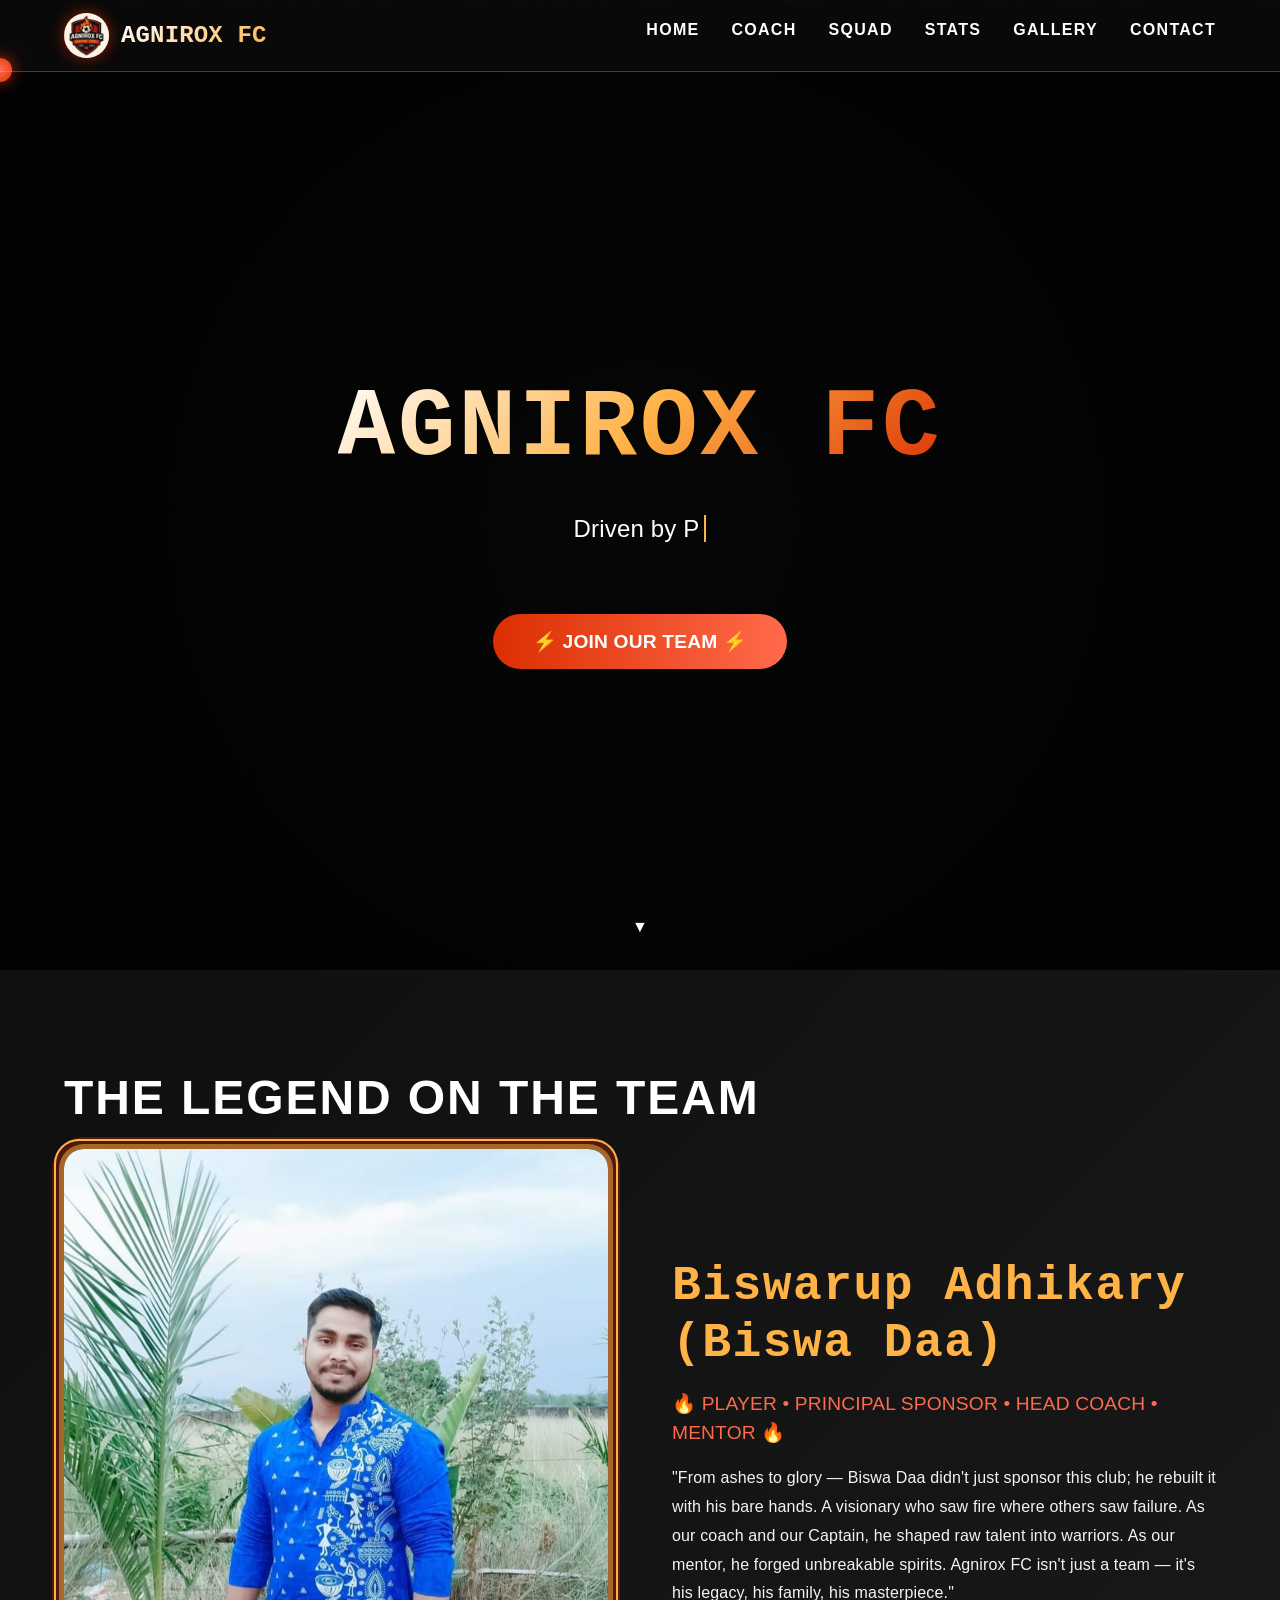
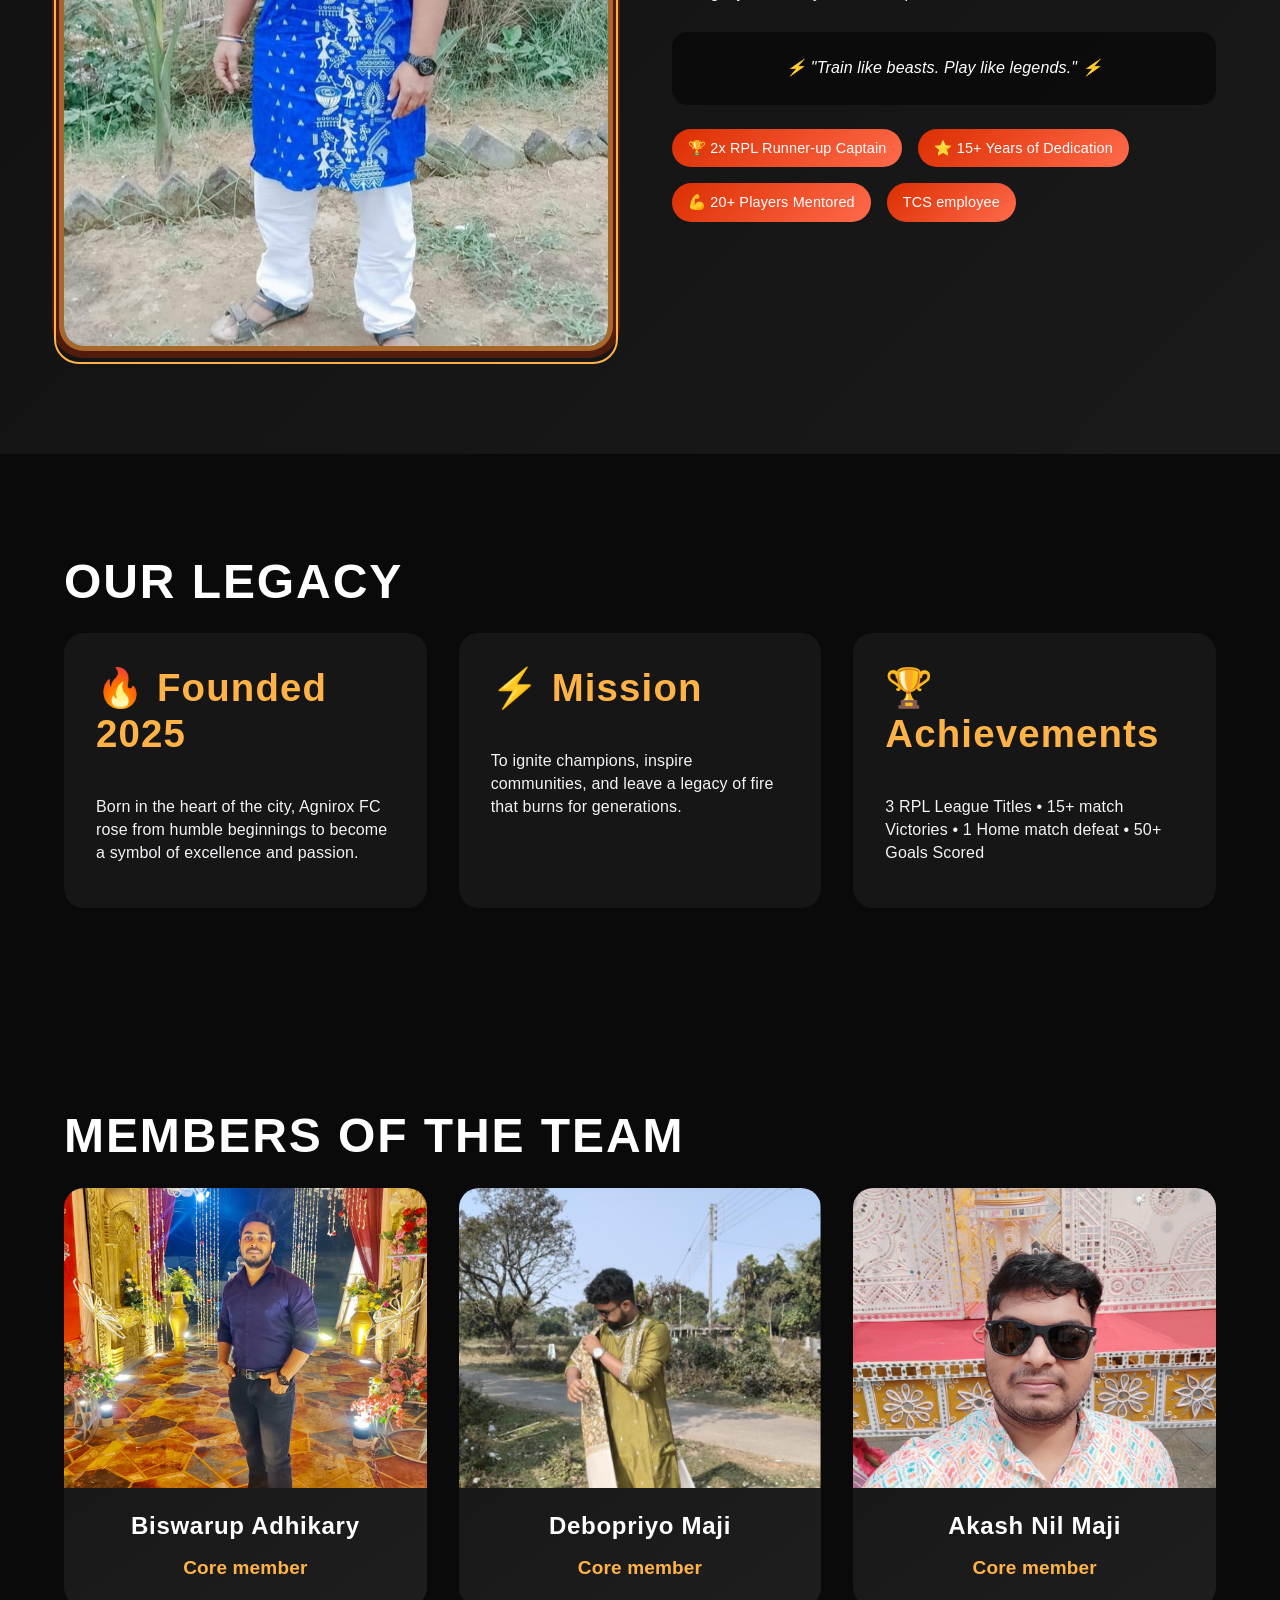
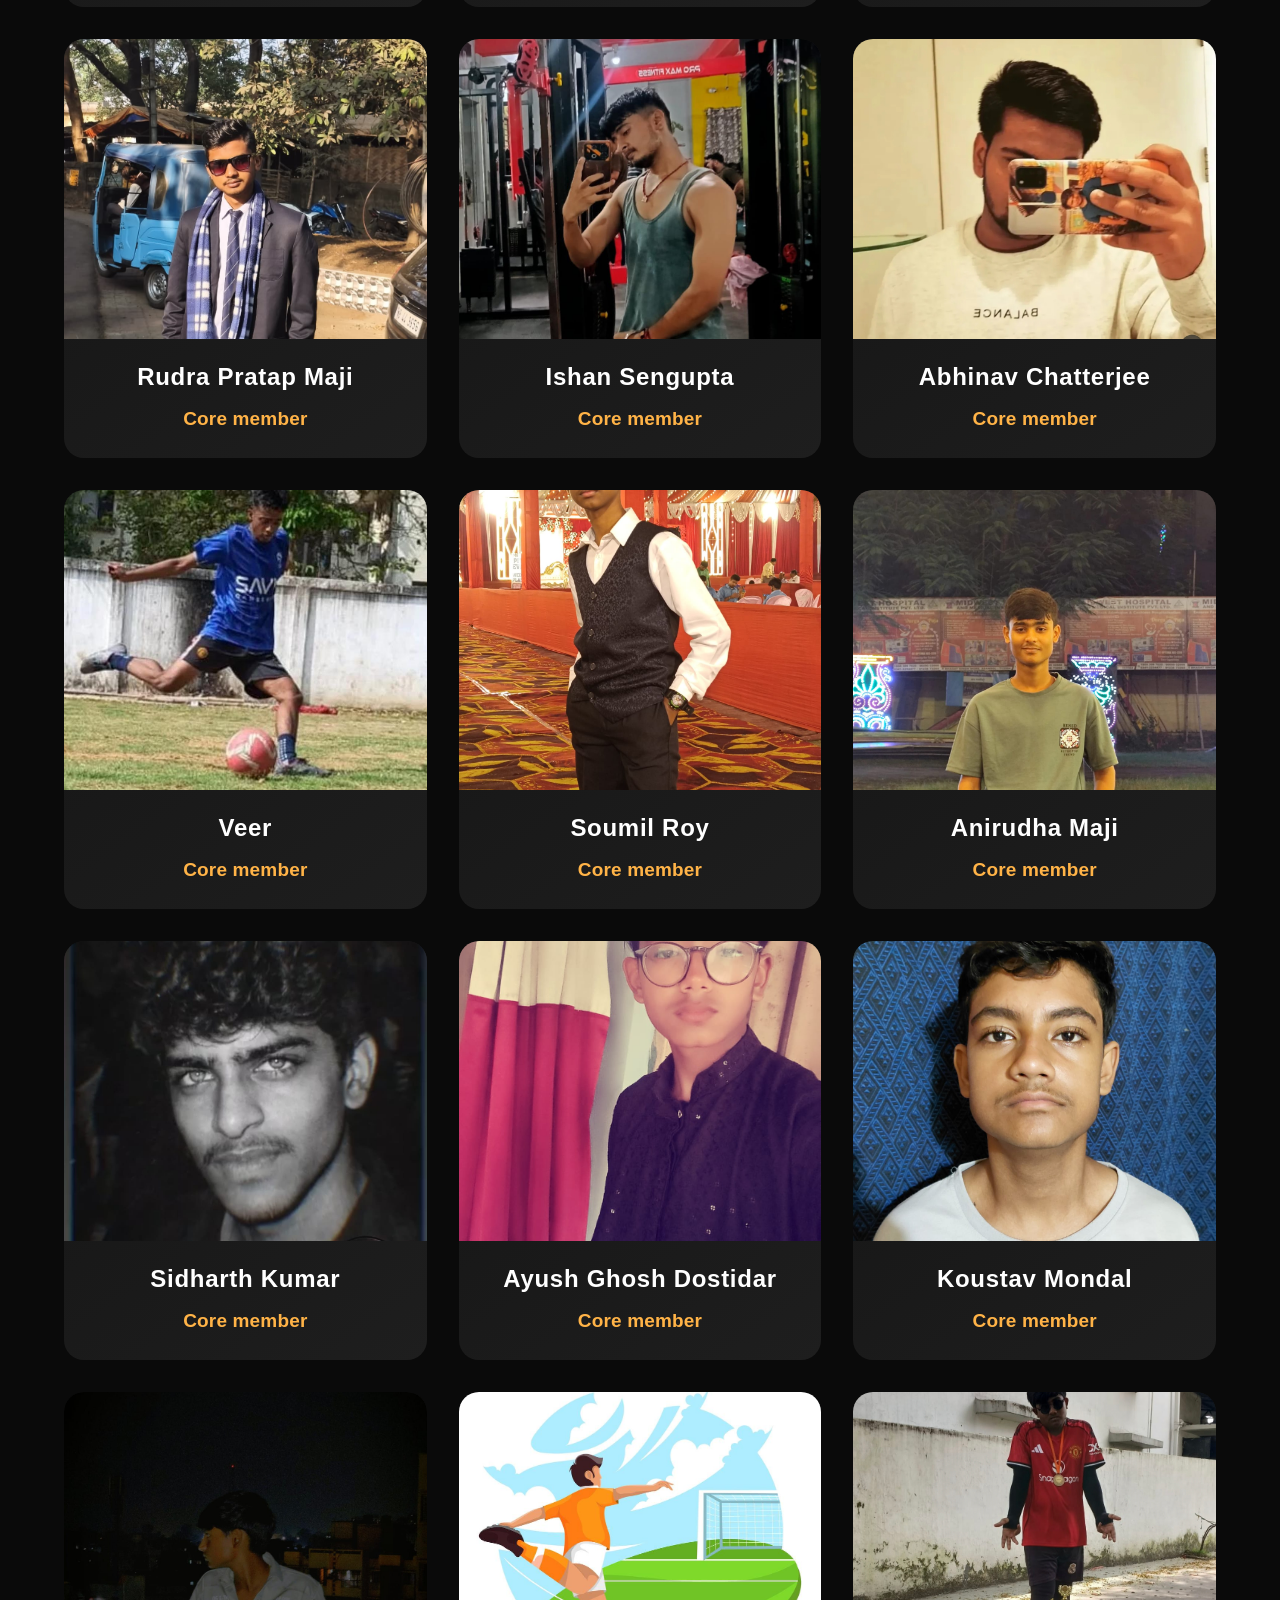
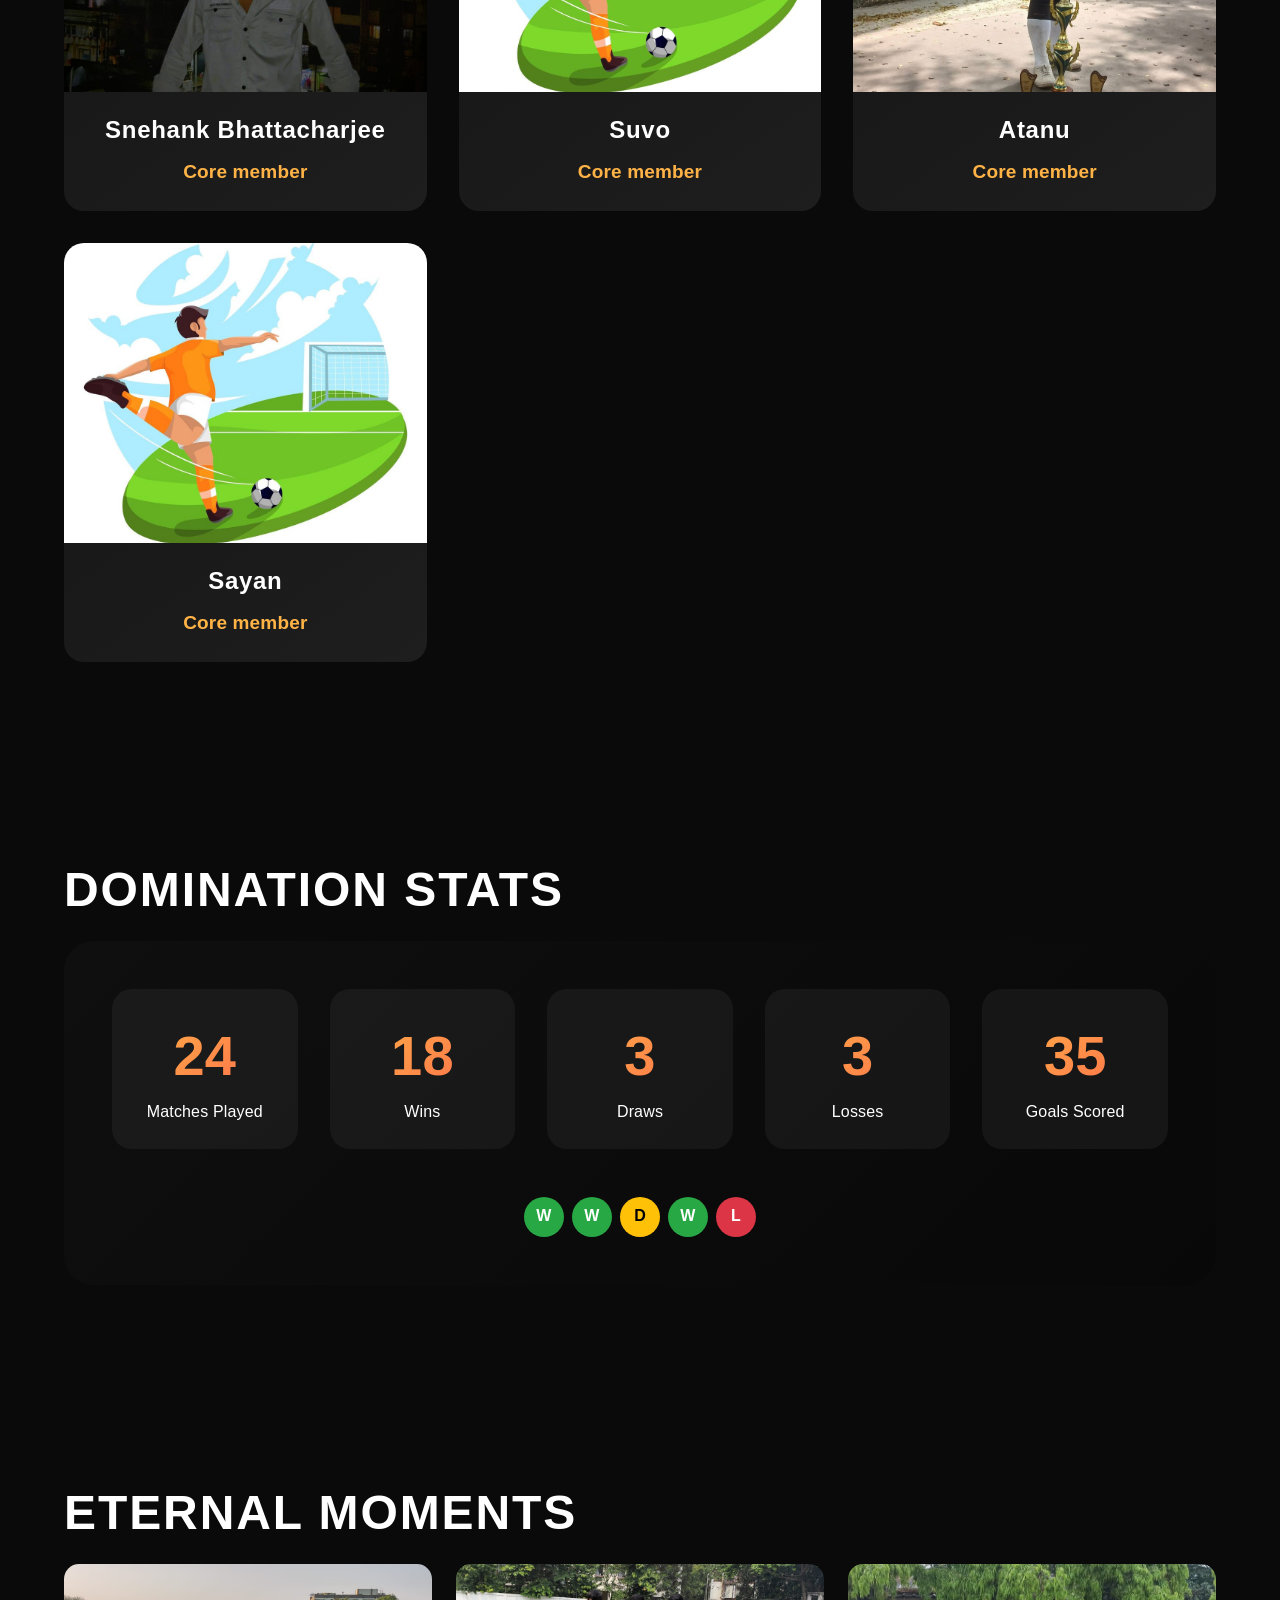
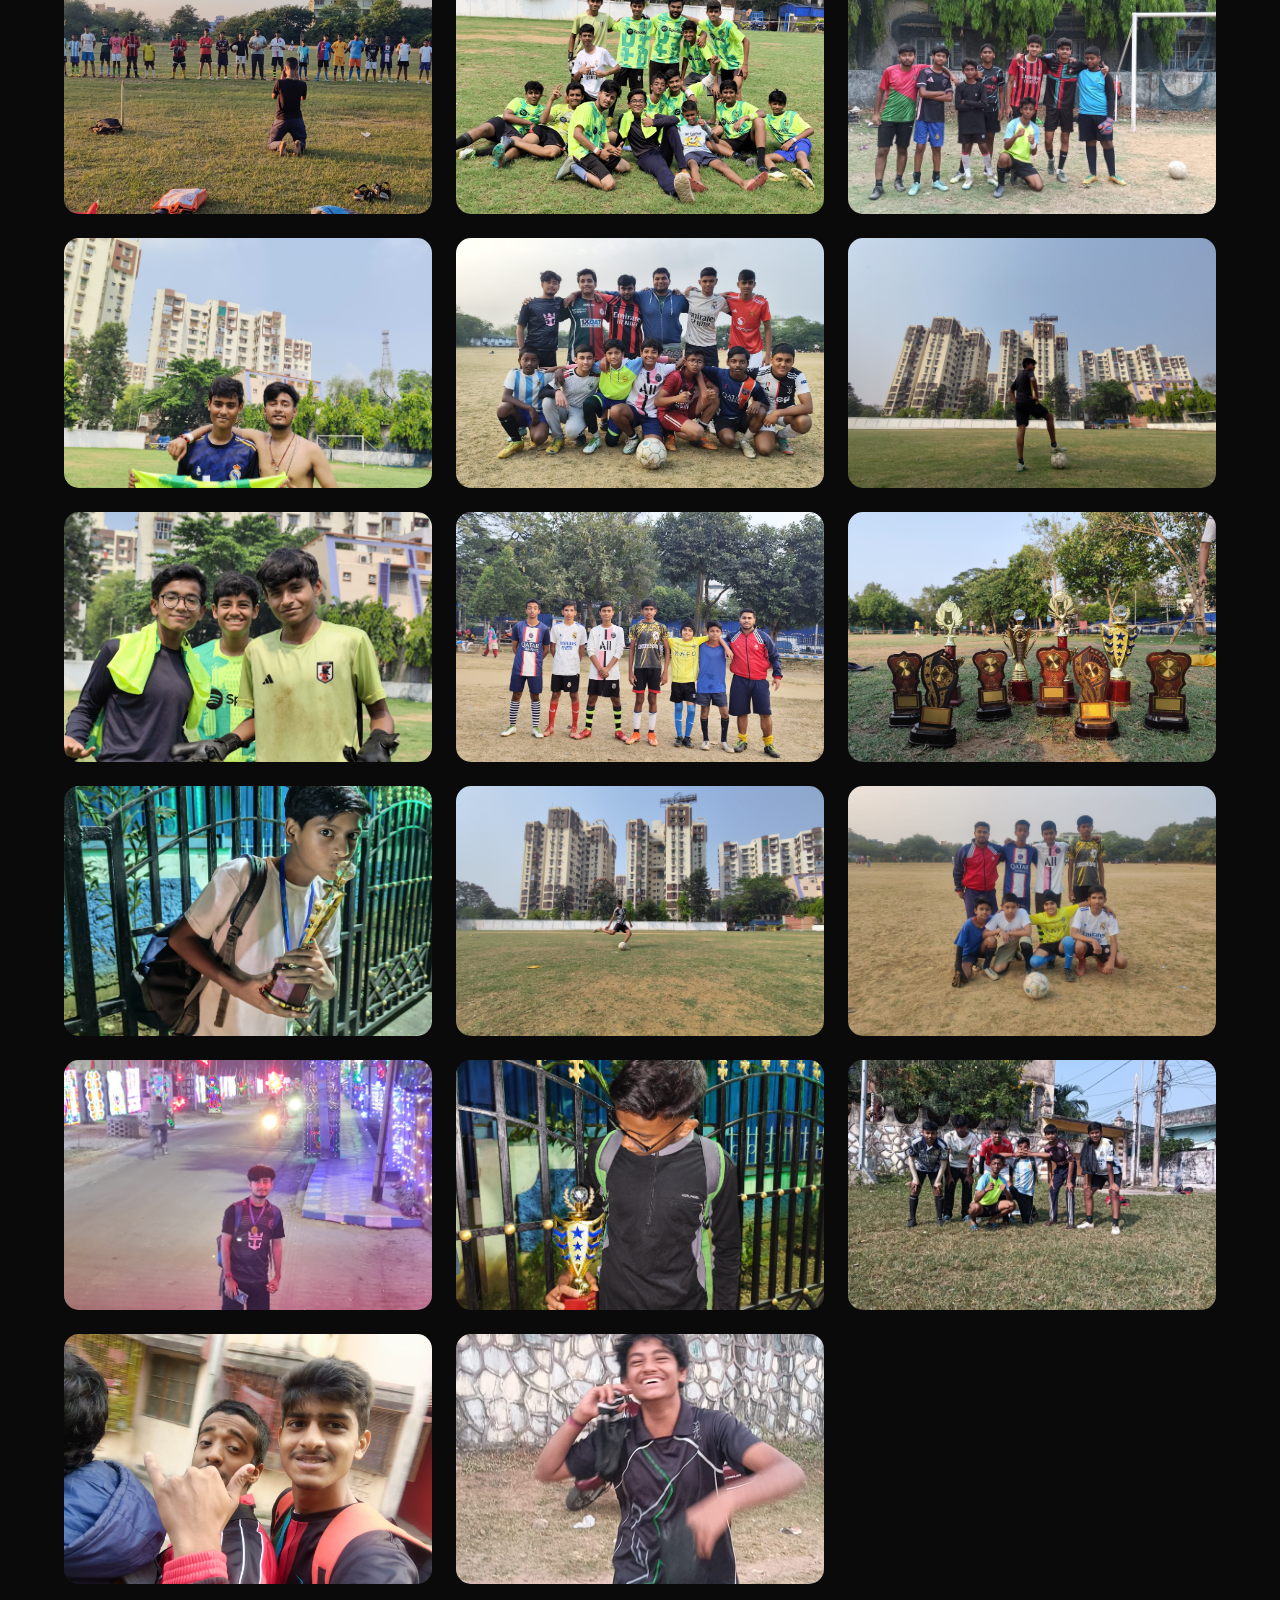
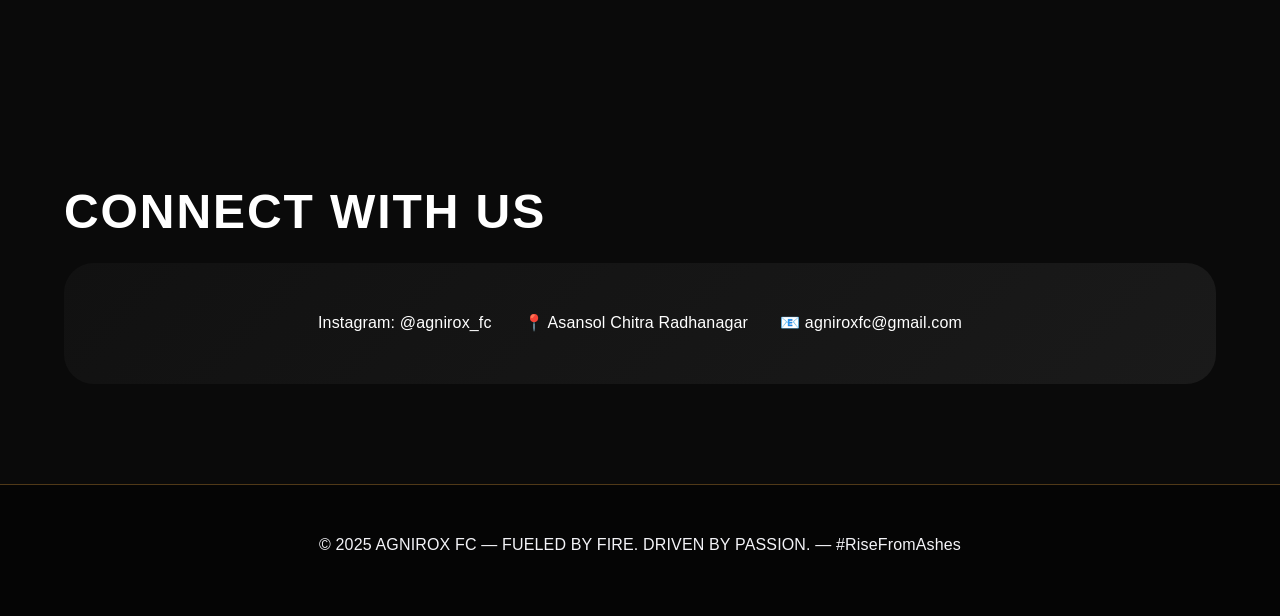
==== commit 2980a588: "Update team images: remove old photos, add new player images" ====
--- a/index.html
+++ b/index.html
@@ -3,232 +3,197 @@
 <head>
   <meta charset="UTF-8">
   <meta name="viewport" content="width=device-width, initial-scale=1.0, viewport-fit=cover">
-  <title>Agnirox FC - Official Website</title>
- <style>
+  <title>Agnirox FC - Official Website | Rise From Ashes</title>
+  <style>
     * {
-    margin: 0;
-    padding: 0;
-    box-sizing: border-box;
-}
-
-body {
-    background: #0A0A0A;
-    color: #fff;
-    overflow-x: hidden;
-    font-family: 'Poppins', 'Segoe UI', 'Roboto', sans-serif;
-    line-height: 1.55;
-    font-size: 1rem;
-    text-rendering: optimizeLegibility;
-    -webkit-font-smoothing: antialiased;
-    -moz-osx-font-smoothing: grayscale;
-}
-
-@import url('https://fonts.googleapis.com/css2?family=Orbitron:wght@400;500;600;700;800;900&family=Poppins:wght@300;400;500;600;700;800&family=Rajdhani:wght@300;400;500;600;700&display=swap');
-
-:root {
-    --obsidian: #0A0A0A;
-    --inferno: #DC2F02;
-    --royal-gold: #FFB347;
-    --ember: #FF6A4B;
-    --ash: #2A2A2A;
-    --fire-glow: rgba(220, 47, 2, 0.4);
-
-    --text: #F4F4F8;
-    --muted: #b7b7b7;
-    --heading: #ffffff;
-    --line-height: 1.45;
-
-    --font-sans: 'Poppins', 'Segoe UI', 'Roboto', sans-serif;
-    --font-display: 'Orbitron', 'Rajdhani', sans-serif;
-}
-
-body,
-button,
-input,
-select,
-textarea {
-    font-family: var(--font-sans);
-    letter-spacing: 0.01em;
-}
-
-p,
-li {
-    color: var(--text);
-    font-size: 1rem;
-    line-height: var(--line-height);
-    margin-bottom: 0.75rem;
-}
-
-h1,
-h2,
-h3,
-h4,
-h5,
-h6 {
-    font-family: var(--font-display);
-    color: var(--heading);
-    letter-spacing: 0.03em;
-    margin-bottom: 0.8rem;
-    font-weight: 700;
-    line-height: 1.2;
-}
-
-h1 {
-    font-size: clamp(2.5rem, 5vw, 6rem);
-}
-
-h2 {
-    font-size: clamp(2rem, 4vw, 3rem);
-}
-
-h3 {
-    font-size: clamp(1.75rem, 3vw, 2.4rem);
-}
-
-.section-title {
-    font-size: clamp(2rem, 4vw, 3rem);
-    font-family: var(--font-display);
-    color: var(--heading);
-    letter-spacing: 0.04em;
-    line-height: 1.15;
-    margin-bottom: 1.5rem;
-}
-
-/* Custom Cursor */
-.custom-cursor {
-    width: 20px;
-    height: 20px;
-    background: radial-gradient(circle, #FF6A4B, #DC2F02);
-    border-radius: 50%;
-    position: fixed;
-    pointer-events: none;
-    z-index: 9999;
-    transition: transform 0.1s;
-    mix-blend-mode: screen;
-}
-
-/* Scrollbar */
-::-webkit-scrollbar {
-    width: 10px;
-}
-
-::-webkit-scrollbar-track {
-    background: var(--obsidian);
-}
-
-::-webkit-scrollbar-thumb {
-    background: linear-gradient(var(--inferno), var(--royal-gold));
-    border-radius: 10px;
-}
-
-/* Navigation */
-.nav-bar {
-    position: fixed;
-    top: 0;
-    width: 100%;
-    background: rgba(10, 10, 10, 0.95);
-    backdrop-filter: blur(10px);
-    z-index: 1000;
-    padding: 0.8rem 5%;
-    display: flex;
-    justify-content: space-between;
-    align-items: center;
-    border-bottom: 1px solid rgba(255, 179, 71, 0.3);
-    transition: all 0.3s;
-}
-
-/* Logo Container */
-.logo-container {
-    display: flex;
-    align-items: center;
-    gap: 12px;
-}
-
-.team-logo {
-    width: 45px;
-    height: 45px;
-    background: linear-gradient(135deg, var(--inferno), var(--royal-gold));
-    border-radius: 50%;
-    display: flex;
-    align-items: center;
-    justify-content: center;
-    font-size: 1.8rem;
-    font-weight: bold;
-    box-shadow: 0 0 15px rgba(220, 47, 2, 0.6);
-    animation: logoGlow 2s infinite alternate;
-}
-
-@keyframes logoGlow {
-    0% {
-        box-shadow: 0 0 5px rgba(220, 47, 2, 0.4);
-        transform: scale(1);
-    }
-
-    100% {
-        box-shadow: 0 0 20px rgba(255, 179, 71, 0.8);
-        transform: scale(1.05);
-    }
-}
-
-.logo {
-    font-family: 'Orbitron', monospace;
-    font-size: 1.5rem;
-    font-weight: 800;
-    background: linear-gradient(135deg, #fff, var(--royal-gold));
-    -webkit-background-clip: text;
-    background-clip: text;
-    color: transparent;
-}
-
-.nav-links {
-    display: flex;
-    gap: 2rem;
-    list-style: none;
-    font-size: 1rem;
-}
-
-.nav-links a {
-    color: #fff;
-    text-decoration: none;
-    font-weight: 600;
-    letter-spacing: 0.08em;
-    text-transform: uppercase;
-    transition: color 0.2s ease, transform 0.2s ease;
-    position: relative;
-}
-
-.nav-links a:hover {
-    color: var(--royal-gold);
-    transform: translateY(-1px);
-}
-
-.nav-links a::after {
-    content: '';
-    position: absolute;
-    bottom: -6px;
-    left: 0;
-    width: 0%;
-    height: 2px;
-    background: linear-gradient(90deg, var(--inferno), var(--royal-gold));
-    transition: 0.3s;
-}
-
-.nav-links a:hover::after {
-    width: 100%;
-}
-
-.menu-toggle {
-    display: none;
-    font-size: 1.8rem;
-    cursor: pointer;
-}
-
-@media (max-width: 768px) {
-    .menu-toggle {
-        display: block;
+      margin: 0;
+      padding: 0;
+      box-sizing: border-box;
+    }
+
+    body {
+      background: #0A0A0A;
+      color: #fff;
+      overflow-x: hidden;
+      font-family: 'Poppins', 'Segoe UI', 'Roboto', sans-serif;
+      line-height: 1.55;
+      font-size: 1rem;
+      text-rendering: optimizeLegibility;
+      -webkit-font-smoothing: antialiased;
+      -moz-osx-font-smoothing: grayscale;
+      cursor: none; /* Hide default cursor for custom cursor effect */
+    }
+
+    @import url('https://fonts.googleapis.com/css2?family=Orbitron:wght@400;500;600;700;800;900&family=Poppins:wght@300;400;500;600;700;800&family=Rajdhani:wght@300;400;500;600;700&display=swap');
+
+    :root {
+      --obsidian: #0A0A0A;
+      --inferno: #DC2F02;
+      --royal-gold: #FFB347;
+      --ember: #FF6A4B;
+      --ash: #2A2A2A;
+      --fire-glow: rgba(220, 47, 2, 0.4);
+      --text: #F4F4F8;
+      --muted: #b7b7b7;
+      --heading: #ffffff;
+      --line-height: 1.45;
+      --font-sans: 'Poppins', 'Segoe UI', 'Roboto', sans-serif;
+      --font-display: 'Orbitron', 'Rajdhani', sans-serif;
+    }
+
+    body, button, input, select, textarea {
+      font-family: var(--font-sans);
+      letter-spacing: 0.01em;
+    }
+
+    p, li {
+      color: var(--text);
+      font-size: 1rem;
+      line-height: var(--line-height);
+      margin-bottom: 0.75rem;
+    }
+
+    h1, h2, h3, h4, h5, h6 {
+      font-family: var(--font-display);
+      color: var(--heading);
+      letter-spacing: 0.03em;
+      margin-bottom: 0.8rem;
+      font-weight: 700;
+      line-height: 1.2;
+    }
+
+    h1 { font-size: clamp(2.5rem, 5vw, 6rem); }
+    h2 { font-size: clamp(2rem, 4vw, 3rem); }
+    h3 { font-size: clamp(1.75rem, 3vw, 2.4rem); }
+
+    .section-title {
+      font-size: clamp(2rem, 4vw, 3rem);
+      font-family: var(--font-display);
+      color: var(--heading);
+      letter-spacing: 0.04em;
+      line-height: 1.15;
+      margin-bottom: 1.5rem;
+    }
+
+    /* Custom Cursor - RED DOT with glow */
+    .custom-cursor {
+      width: 24px;
+      height: 24px;
+      background: radial-gradient(circle, #FF6A4B, #DC2F02);
+      border-radius: 50%;
+      position: fixed;
+      pointer-events: none;
+      z-index: 9999;
+      box-shadow: 0 0 15px rgba(220, 47, 2, 0.8);
+      transition: transform 0.08s ease-out;
+      mix-blend-mode: screen;
+    }
+
+    /* Cursor hover effect on clickable elements */
+    .custom-cursor.hover {
+      transform: scale(1.5);
+      background: radial-gradient(circle, #FFB347, #DC2F02);
+      box-shadow: 0 0 25px rgba(255, 179, 71, 0.9);
+    }
+
+    /* Scrollbar */
+    ::-webkit-scrollbar { width: 10px; }
+    ::-webkit-scrollbar-track { background: var(--obsidian); }
+    ::-webkit-scrollbar-thumb { background: linear-gradient(var(--inferno), var(--royal-gold)); border-radius: 10px; }
+
+    /* Navigation */
+    .nav-bar {
+      position: fixed;
+      top: 0;
+      width: 100%;
+      background: rgba(10, 10, 10, 0.95);
+      backdrop-filter: blur(10px);
+      z-index: 1000;
+      padding: 0.8rem 5%;
+      display: flex;
+      justify-content: space-between;
+      align-items: center;
+      border-bottom: 1px solid rgba(255, 179, 71, 0.3);
+      transition: all 0.3s;
+    }
+
+    .logo-container {
+      display: flex;
+      align-items: center;
+      gap: 12px;
+    }
+
+    .team-logo {
+      width: 45px;
+      height: 45px;
+      background: linear-gradient(135deg, var(--inferno), var(--royal-gold));
+      border-radius: 50%;
+      display: flex;
+      align-items: center;
+      justify-content: center;
+      font-size: 1.8rem;
+      font-weight: bold;
+      box-shadow: 0 0 15px rgba(220, 47, 2, 0.6);
+      animation: logoGlow 2s infinite alternate;
+      overflow: hidden;
+    }
+
+    .team-logo img {
+      width: 100%;
+      height: 100%;
+      object-fit: cover;
+    }
+
+    @keyframes logoGlow {
+      0% { box-shadow: 0 0 5px rgba(220, 47, 2, 0.4); transform: scale(1); }
+      100% { box-shadow: 0 0 20px rgba(255, 179, 71, 0.8); transform: scale(1.05); }
+    }
+
+    .logo {
+      font-family: 'Orbitron', monospace;
+      font-size: 1.5rem;
+      font-weight: 800;
+      background: linear-gradient(135deg, #fff, var(--royal-gold));
+      -webkit-background-clip: text;
+      background-clip: text;
+      color: transparent;
     }
 
     .nav-links {
+      display: flex;
+      gap: 2rem;
+      list-style: none;
+      font-size: 1rem;
+    }
+
+    .nav-links a {
+      color: #fff;
+      text-decoration: none;
+      font-weight: 600;
+      letter-spacing: 0.08em;
+      text-transform: uppercase;
+      transition: color 0.2s ease, transform 0.2s ease;
+      position: relative;
+    }
+
+    .nav-links a:hover { color: var(--royal-gold); transform: translateY(-1px); }
+    .nav-links a::after {
+      content: '';
+      position: absolute;
+      bottom: -6px;
+      left: 0;
+      width: 0%;
+      height: 2px;
+      background: linear-gradient(90deg, var(--inferno), var(--royal-gold));
+      transition: 0.3s;
+    }
+    .nav-links a:hover::after { width: 100%; }
+
+    .menu-toggle { display: none; font-size: 1.8rem; cursor: pointer; }
+
+    @media (max-width: 768px) {
+      .menu-toggle { display: block; }
+      .nav-links {
         position: fixed;
         top: 70px;
         left: -100%;
@@ -240,484 +205,224 @@
         justify-content: center;
         transition: 0.4s;
         backdrop-filter: blur(20px);
-    }
-
-    .nav-links.active {
-        left: 0;
-    }
-
-    .team-logo {
-        width: 35px;
-        height: 35px;
-        font-size: 1.3rem;
-    }
-
-    .logo {
-        font-size: 1.2rem;
-    }
-}
-
-/* Particle Container */
-.particle-container {
-    position: fixed;
-    top: 0;
-    left: 0;
-    width: 100%;
-    height: 100%;
-    pointer-events: none;
-    z-index: 1;
-}
-
-.particle {
-    position: absolute;
-    background: radial-gradient(circle, #FF6A4B, #DC2F02);
-    border-radius: 50%;
-    opacity: 0.6;
-    animation: floatParticle linear infinite;
-}
-
-@keyframes floatParticle {
-    0% {
-        transform: translateY(100vh) rotate(0deg);
-        opacity: 0;
-    }
-
-    10% {
-        opacity: 0.6;
-    }
-
-    90% {
-        opacity: 0.6;
-    }
-
-    100% {
-        transform: translateY(-100vh) rotate(360deg);
-        opacity: 0;
-    }
-}
-
-/* Hero Section */
-.hero {
-    min-height: 100vh;
-    position: relative;
-    overflow: hidden;
-    display: flex;
-    align-items: center;
-    justify-content: center;
-    text-align: center;
-    margin-top: 70px;
-}
-
-.hero-bg-video {
-    position: absolute;
-    top: 0;
-    left: 0;
-    width: 100%;
-    height: 100%;
-    object-fit: cover;
-    z-index: -2;
-}
-
-.hero-overlay {
-    position: absolute;
-    top: 0;
-    left: 0;
-    width: 100%;
-    height: 100%;
-    background: radial-gradient(circle, rgba(0, 0, 0, 0.4), rgba(0, 0, 0, 0.9));
-    z-index: -1;
-}
-
-.hero-content {
-    z-index: 2;
-    animation: fadeInUp 1s ease;
-}
-
-.hero h1 {
-    font-size: 6rem;
-    font-family: 'Orbitron', monospace;
-    font-weight: 900;
-    background: linear-gradient(135deg, #fff, var(--royal-gold), var(--inferno));
-    -webkit-background-clip: text;
-    background-clip: text;
-    color: transparent;
-    animation: flameText 2s infinite alternate;
-}
-
-@keyframes flameText {
-    0% {
-        text-shadow: 0 0 20px rgba(220, 47, 2, 0.5);
-    }
-
-    100% {
-        text-shadow: 0 0 40px rgba(255, 179, 71, 0.8);
-    }
-}
-
-.tagline {
-    font-size: 1.5rem;
-    margin: 1.5rem 0;
-    min-height: 80px;
-}
-
-.typed-text {
-    border-right: 2px solid var(--royal-gold);
-    padding-right: 5px;
-}
-
-.btn-cta {
-    background: linear-gradient(90deg, var(--inferno), var(--ember));
-    padding: 1rem 2.5rem;
-    border: none;
-    border-radius: 50px;
-    font-size: 1.2rem;
-    font-weight: bold;
-    color: white;
-    cursor: pointer;
-    transition: 0.3s;
-    position: relative;
-    overflow: hidden;
-}
-
-.btn-cta:hover {
-    transform: scale(1.05);
-    box-shadow: 0 0 30px rgba(220, 47, 2, 0.8);
-}
-
-.scroll-indicator {
-    position: absolute;
-    bottom: 30px;
-    left: 50%;
-    transform: translateX(-50%);
-    animation: bounce 2s infinite;
-}
-
-@keyframes bounce {
-    0%, 100% {
-        transform: translateY(0);
-    }
-    50% {
-        transform: translateY(10px);
-    }
-}
-
-/* Section Styles */
-section {
-    padding: 100px 5%;
-    position: relative;
-}
-
-.container {
-    max-width: 1400px;
-    margin: 0 auto;
-}
-
-/* Coach Section */
-.coach-section {
-    background: linear-gradient(135deg, #0F0F0F, #1A1A1A);
-    position: relative;
-    overflow: hidden;
-}
-
-.coach-container {
-    display: grid;
-    grid-template-columns: 1fr 1fr;
-    gap: 4rem;
-    align-items: center;
-}
-
-.coach-image {
-    position: relative;
-}
-
-.coach-image img {
-    width: 100%;
-    border-radius: 20px;
-    box-shadow: 0 0 0 5px rgba(255, 179, 71, 0.5), 0 0 0 12px rgba(220, 47, 2, 0.3);
-    transition: 0.5s;
-}
-
-.coach-image:hover img {
-    transform: scale(1.02);
-}
-
-.golden-frame {
-    position: absolute;
-    top: -10px;
-    left: -10px;
-    right: -10px;
-    bottom: -10px;
-    border: 2px solid var(--royal-gold);
-    border-radius: 25px;
-    animation: pulse 2s infinite;
-}
-
-@keyframes pulse {
-    0%, 100% {
-        opacity: 0.5;
-    }
-    50% {
-        opacity: 1;
-    }
-}
-
-.coach-name {
-    font-size: 3rem;
-    font-family: 'Orbitron', monospace;
-    color: var(--royal-gold);
-}
-
-.coach-title {
-    color: var(--ember);
-    margin: 1rem 0;
-    font-size: 1.2rem;
-}
-
-.quote-carousel {
-    background: rgba(0, 0, 0, 0.5);
-    padding: 1.5rem;
-    border-radius: 15px;
-    margin: 1.5rem 0;
-    font-style: italic;
-    text-align: center;
-    transition: opacity 0.3s;
-}
-
-.badges {
-    display: flex;
-    gap: 1rem;
-    flex-wrap: wrap;
-    margin: 1.5rem 0;
-}
-
-.badge {
-    background: linear-gradient(135deg, var(--inferno), var(--ember));
-    padding: 0.5rem 1rem;
-    border-radius: 50px;
-    font-size: 0.9rem;
-}
-
-@media (max-width: 768px) {
-    .coach-container {
-        grid-template-columns: 1fr;
-    }
-    .coach-name {
-        font-size: 2rem;
-    }
-    .section-title {
-        font-size: 2rem;
-    }
+      }
+      .nav-links.active { left: 0; }
+      .team-logo { width: 35px; height: 35px; font-size: 1.3rem; }
+      .logo { font-size: 1.2rem; }
+      body { cursor: auto; }
+      .custom-cursor { display: none; }
+    }
+
+    /* Particle Container */
+    .particle-container {
+      position: fixed;
+      top: 0;
+      left: 0;
+      width: 100%;
+      height: 100%;
+      pointer-events: none;
+      z-index: 1;
+    }
+
+    .particle {
+      position: absolute;
+      background: radial-gradient(circle, #FF6A4B, #DC2F02);
+      border-radius: 50%;
+      opacity: 0.6;
+      animation: floatParticle linear infinite;
+    }
+
+    @keyframes floatParticle {
+      0% { transform: translateY(100vh) rotate(0deg); opacity: 0; }
+      10% { opacity: 0.6; }
+      90% { opacity: 0.6; }
+      100% { transform: translateY(-100vh) rotate(360deg); opacity: 0; }
+    }
+
+    /* Hero Section */
+    .hero {
+      min-height: 100vh;
+      position: relative;
+      overflow: hidden;
+      display: flex;
+      align-items: center;
+      justify-content: center;
+      text-align: center;
+      margin-top: 70px;
+    }
+
+    .hero-bg-video {
+      position: absolute;
+      top: 0;
+      left: 0;
+      width: 100%;
+      height: 100%;
+      object-fit: cover;
+      z-index: -2;
+    }
+
+    .hero-overlay {
+      position: absolute;
+      top: 0;
+      left: 0;
+      width: 100%;
+      height: 100%;
+      background: radial-gradient(circle, rgba(0, 0, 0, 0.4), rgba(0, 0, 0, 0.9));
+      z-index: -1;
+    }
+
+    .hero-content { z-index: 2; animation: fadeInUp 1s ease; }
     .hero h1 {
-        font-size: 3rem;
-    }
-}
-
-/* Players Grid */
-.players-grid {
-    display: grid;
-    grid-template-columns: repeat(auto-fit, minmax(300px, 1fr));
-    gap: 2rem;
-}
-
-.player-card {
-    background: linear-gradient(145deg, #141414, #1E1E1E);
-    border-radius: 20px;
-    overflow: hidden;
-    transition: 0.4s;
-    cursor: pointer;
-    position: relative;
-}
-
-.player-card:hover {
-    transform: translateY(-10px) scale(1.02);
-    box-shadow: 0 20px 40px rgba(220, 47, 2, 0.3);
-}
-
-.player-img {
-    width: 100%;
-    height: 300px;
-    object-fit: cover;
-    transition: 0.5s;
-    background: #222;
-}
-
-.player-card:hover .player-img {
-    transform: scale(1.1);
-}
-
-.player-info {
-    padding: 1.5rem;
-    text-align: center;
-}
-
-.player-name {
-    font-size: 1.5rem;
-    font-weight: bold;
-}
-
-.player-number {
-    font-size: 19px;
-    color: var(--royal-gold);
-    font-weight: bold;
-}
-
-/* Stats Hub */
-.stats-hub {
-    background: linear-gradient(135deg, #0F0F0F, #080808);
-    border-radius: 30px;
-    padding: 3rem;
-}
-
-.stats-grid {
-    display: grid;
-    grid-template-columns: repeat(auto-fit, minmax(180px, 1fr));
-    gap: 2rem;
-    text-align: center;
-    margin-bottom: 3rem;
-}
-
-.stat-item {
-    background: rgba(255, 255, 255, 0.05);
-    padding: 1.5rem;
-    border-radius: 20px;
-}
-
-.stat-number {
-    font-size: 3.5rem;
-    font-weight: bold;
-    background: linear-gradient(135deg, var(--royal-gold), var(--ember));
-    -webkit-background-clip: text;
-    background-clip: text;
-    color: transparent;
-}
-
-.form-badges {
-    display: flex;
-    justify-content: center;
-    gap: 0.5rem;
-    margin-top: 1rem;
-}
-
-.form-badge {
-    width: 40px;
-    height: 40px;
-    display: flex;
-    align-items: center;
-    justify-content: center;
-    border-radius: 50%;
-    font-weight: bold;
-}
-
-.form-win {
-    background: #28a745;
-}
-
-.form-draw {
-    background: #ffc107;
-    color: #000;
-}
-
-.form-loss {
-    background: #dc3545;
-}
-
-/* Gallery Masonry */
-.gallery-masonry {
-    display: grid;
-    grid-template-columns: repeat(auto-fill, minmax(300px, 1fr));
-    gap: 1.5rem;
-}
-
-.gallery-item {
-    position: relative;
-    overflow: hidden;
-    border-radius: 15px;
-    cursor: pointer;
-}
-
-.gallery-item img {
-    width: 100%;
-    height: 250px;
-    object-fit: cover;
-    transition: 0.5s;
-    background: #222;
-}
-
-.gallery-item:hover img {
-    transform: scale(1.1);
-}
-
-.gallery-overlay {
-    position: absolute;
-    bottom: -100%;
-    left: 0;
-    right: 0;
-    background: linear-gradient(transparent, rgba(0, 0, 0, 0.9));
-    padding: 1rem;
-    transition: 0.3s;
-}
-
-.gallery-item:hover .gallery-overlay {
-    bottom: 0;
-}
-
-/* Footer */
-footer {
-    background: #050505;
-    padding: 3rem 5%;
-    text-align: center;
-    border-top: 1px solid rgba(255, 179, 71, 0.3);
-}
-
-/* Notification */
-.notification {
-    position: fixed;
-    top: 80px;
-    right: 20px;
-    background: linear-gradient(135deg, #28a745, #20c997);
-    color: white;
-    padding: 12px 24px;
-    border-radius: 10px;
-    z-index: 2000;
-    animation: slideIn 0.3s ease;
-    box-shadow: 0 5px 15px rgba(0, 0, 0, 0.3);
-    font-weight: 500;
-}
-
-@keyframes slideIn {
-    from {
-        transform: translateX(100%);
-        opacity: 0;
-    }
-    to {
-        transform: translateX(0);
-        opacity: 1;
-    }
-}
-
-@keyframes fadeInUp {
-    from {
-        opacity: 0;
-        transform: translateY(40px);
-    }
-    to {
-        opacity: 1;
-        transform: translateY(0);
-    }
-}
-
- </style>
+      font-size: 6rem;
+      font-family: 'Orbitron', monospace;
+      font-weight: 900;
+      background: linear-gradient(135deg, #fff, var(--royal-gold), var(--inferno));
+      -webkit-background-clip: text;
+      background-clip: text;
+      color: transparent;
+      animation: flameText 2s infinite alternate;
+    }
+
+    @keyframes flameText {
+      0% { text-shadow: 0 0 20px rgba(220, 47, 2, 0.5); }
+      100% { text-shadow: 0 0 40px rgba(255, 179, 71, 0.8); }
+    }
+
+    .tagline { font-size: 1.5rem; margin: 1.5rem 0; min-height: 80px; }
+    .typed-text { border-right: 2px solid var(--royal-gold); padding-right: 5px; }
+
+    .btn-cta {
+      background: linear-gradient(90deg, var(--inferno), var(--ember));
+      padding: 1rem 2.5rem;
+      border: none;
+      border-radius: 50px;
+      font-size: 1.2rem;
+      font-weight: bold;
+      color: white;
+      cursor: pointer;
+      transition: 0.3s;
+      position: relative;
+      overflow: hidden;
+    }
+
+    .btn-cta:hover { transform: scale(1.05); box-shadow: 0 0 30px rgba(220, 47, 2, 0.8); }
+    .scroll-indicator { position: absolute; bottom: 30px; left: 50%; transform: translateX(-50%); animation: bounce 2s infinite; cursor: pointer; }
+
+    @keyframes bounce { 0%,100%{ transform: translateY(0); } 50%{ transform: translateY(10px); } }
+
+    /* Section Styles */
+    section { padding: 100px 5%; position: relative; }
+    .container { max-width: 1400px; margin: 0 auto; }
+
+    /* Coach Section */
+    .coach-section { background: linear-gradient(135deg, #0F0F0F, #1A1A1A); position: relative; overflow: hidden; }
+    .coach-container { display: grid; grid-template-columns: 1fr 1fr; gap: 4rem; align-items: center; }
+    .coach-image { position: relative; }
+    .coach-image img { width: 100%; border-radius: 20px; box-shadow: 0 0 0 5px rgba(255, 179, 71, 0.5), 0 0 0 12px rgba(220, 47, 2, 0.3); transition: 0.5s; }
+    .coach-image:hover img { transform: scale(1.02); }
+    .golden-frame {
+      position: absolute;
+      top: -10px;
+      left: -10px;
+      right: -10px;
+      bottom: -10px;
+      border: 2px solid var(--royal-gold);
+      border-radius: 25px;
+      animation: pulse 2s infinite;
+    }
+    @keyframes pulse { 0%,100%{ opacity: 0.5; } 50%{ opacity: 1; } }
+
+    .coach-name { font-size: 3rem; font-family: 'Orbitron', monospace; color: var(--royal-gold); }
+    .coach-title { color: var(--ember); margin: 1rem 0; font-size: 1.2rem; }
+    .quote-carousel { background: rgba(0, 0, 0, 0.5); padding: 1.5rem; border-radius: 15px; margin: 1.5rem 0; font-style: italic; text-align: center; transition: opacity 0.3s; }
+    .badges { display: flex; gap: 1rem; flex-wrap: wrap; margin: 1.5rem 0; }
+    .badge { background: linear-gradient(135deg, var(--inferno), var(--ember)); padding: 0.5rem 1rem; border-radius: 50px; font-size: 0.9rem; }
+
+    @media (max-width: 768px) {
+      .coach-container { grid-template-columns: 1fr; }
+      .coach-name { font-size: 2rem; }
+      .section-title { font-size: 2rem; }
+      .hero h1 { font-size: 3rem; }
+    }
+
+    /* Players Grid */
+    .players-grid { display: grid; grid-template-columns: repeat(auto-fit, minmax(280px, 1fr)); gap: 2rem; }
+    .player-card {
+      background: linear-gradient(145deg, #141414, #1E1E1E);
+      border-radius: 20px;
+      overflow: hidden;
+      transition: 0.4s;
+      cursor: pointer;
+      position: relative;
+    }
+    .player-card:hover { transform: translateY(-10px) scale(1.02); box-shadow: 0 20px 40px rgba(220, 47, 2, 0.3); }
+    .player-img { width: 100%; height: 300px; object-fit: cover; transition: 0.5s; background: #222; display: block; }
+    .player-card:hover .player-img { transform: scale(1.1); }
+    .player-info { padding: 1.5rem; text-align: center; }
+    .player-name { font-size: 1.5rem; font-weight: bold; }
+    .player-number { font-size: 19px; color: var(--royal-gold); font-weight: bold; }
+
+    /* Stats Hub */
+    .stats-hub { background: linear-gradient(135deg, #0F0F0F, #080808); border-radius: 30px; padding: 3rem; }
+    .stats-grid { display: grid; grid-template-columns: repeat(auto-fit, minmax(180px, 1fr)); gap: 2rem; text-align: center; margin-bottom: 3rem; }
+    .stat-item { background: rgba(255, 255, 255, 0.05); padding: 1.5rem; border-radius: 20px; }
+    .stat-number { font-size: 3.5rem; font-weight: bold; background: linear-gradient(135deg, var(--royal-gold), var(--ember)); -webkit-background-clip: text; background-clip: text; color: transparent; }
+    .form-badges { display: flex; justify-content: center; gap: 0.5rem; margin-top: 1rem; }
+    .form-badge { width: 40px; height: 40px; display: flex; align-items: center; justify-content: center; border-radius: 50%; font-weight: bold; }
+    .form-win { background: #28a745; }
+    .form-draw { background: #ffc107; color: #000; }
+    .form-loss { background: #dc3545; }
+
+    /* Gallery Masonry */
+    .gallery-masonry { display: grid; grid-template-columns: repeat(auto-fill, minmax(300px, 1fr)); gap: 1.5rem; }
+    .gallery-item { position: relative; overflow: hidden; border-radius: 15px; cursor: pointer; }
+    .gallery-item img { width: 100%; height: 250px; object-fit: cover; transition: 0.5s; background: #222; display: block; }
+    .gallery-item:hover img { transform: scale(1.1); }
+    .gallery-overlay {
+      position: absolute;
+      bottom: -100%;
+      left: 0;
+      right: 0;
+      background: linear-gradient(transparent, rgba(0, 0, 0, 0.9));
+      padding: 1rem;
+      transition: 0.3s;
+      text-align: center;
+      font-weight: bold;
+    }
+    .gallery-item:hover .gallery-overlay { bottom: 0; }
+
+    /* Footer */
+    footer { background: #050505; padding: 3rem 5%; text-align: center; border-top: 1px solid rgba(255, 179, 71, 0.3); }
+
+    /* Notification */
+    .notification {
+      position: fixed;
+      top: 80px;
+      right: 20px;
+      background: linear-gradient(135deg, #28a745, #20c997);
+      color: white;
+      padding: 12px 24px;
+      border-radius: 10px;
+      z-index: 2000;
+      animation: slideIn 0.3s ease;
+      box-shadow: 0 5px 15px rgba(0, 0, 0, 0.3);
+      font-weight: 500;
+    }
+    @keyframes slideIn { from { transform: translateX(100%); opacity: 0; } to { transform: translateX(0); opacity: 1; } }
+    @keyframes fadeInUp { from { opacity: 0; transform: translateY(40px); } to { opacity: 1; transform: translateY(0); } }
+  </style>
 </head>
 <body>
 
+<!-- Custom Cursor Element -->
 <div class="custom-cursor"></div>
 <div class="particle-container" id="particleContainer"></div>
 
-<!-- Navigation with Logo -->
+<!-- Navigation -->
 <nav class="nav-bar">
   <div class="logo-container">
     <div class="team-logo">
-      <img src="./images/logo.png" alt="Agnirox FC Logo" border="0" style="width: 100%; height: 100%; border-radius: 50%; object-fit: cover;">
+      <img src="logo.png" alt="Agnirox FC Logo">
     </div>
     <div class="logo">AGNIROX FC</div>
   </div>
@@ -743,27 +448,26 @@
     <div class="tagline">
       <span class="typed-text" id="typedText"></span>
     </div>
-    <button class="btn-cta" onclick="document.getElementById('players').scrollIntoView({behavior:'smooth'})"> JOIN OUR TEAM</button>
+    <button class="btn-cta" onclick="document.getElementById('players').scrollIntoView({behavior:'smooth'})">⚡ JOIN OUR TEAM ⚡</button>
   </div>
-  <div class="scroll-indicator">▼</div>
+  <div class="scroll-indicator" onclick="document.getElementById('coach').scrollIntoView({behavior:'smooth'})">▼</div>
 </section>
 
-<!-- Coach Section - Emotional Core -->
+<!-- Coach Section -->
 <section class="coach-section" id="coach">
   <div class="container">
     <h2 class="section-title">THE LEGEND ON THE TEAM</h2>
     <div class="coach-container">
       <div class="coach-image">
         <div class="golden-frame"></div>
-        <img src="./images/biswa1.jpg" alt="biswa da1" border="0" style="width: 100%; height: 100%; object-fit: cover;">
+        <img src="biswa1.jpg"
+             alt="Biswarup Adhikary">
       </div>
       <div class="coach-info">
         <h3 class="coach-name">Biswarup Adhikary (Biswa Daa)</h3>
-        <div class="coach-title">🔥PLAYER • PRINCIPAL SPONSOR • HEAD COACH • MENTOR 🔥</div>
+        <div class="coach-title">🔥 PLAYER • PRINCIPAL SPONSOR • HEAD COACH • MENTOR 🔥</div>
         <p style="line-height: 1.8; margin: 1rem 0;">"From ashes to glory — Biswa Daa didn't just sponsor this club; he rebuilt it with his bare hands. A visionary who saw fire where others saw failure. As our coach and our Captain, he shaped raw talent into warriors. As our mentor, he forged unbreakable spirits. Agnirox FC isn't just a team — it's his legacy, his family, his masterpiece."</p>
-        <div class="quote-carousel" id="quoteCarousel">
-          🔥 "Passion burns eternal." 🔥
-        </div>
+        <div class="quote-carousel" id="quoteCarousel">🔥 "Passion burns eternal." 🔥</div>
         <div class="badges">
           <span class="badge">🏆 2x RPL Runner-up Captain</span>
           <span class="badge">⭐ 15+ Years of Dedication</span>
@@ -781,7 +485,7 @@
     <h2 class="section-title">OUR LEGACY</h2>
     <div style="display: grid; grid-template-columns: repeat(auto-fit, minmax(300px, 1fr)); gap: 2rem;">
       <div style="background: rgba(255,255,255,0.05); padding: 2rem; border-radius: 20px;">
-        <h3 style="color: var(--royal-gold);">Founded 2025</h3><br>
+        <h3 style="color: var(--royal-gold);">🔥 Founded 2025</h3><br>
         <p>Born in the heart of the city, Agnirox FC rose from humble beginnings to become a symbol of excellence and passion.</p>
       </div>
       <div style="background: rgba(255,255,255,0.05); padding: 2rem; border-radius: 20px;">
@@ -789,8 +493,7 @@
         <p>To ignite champions, inspire communities, and leave a legacy of fire that burns for generations.</p>
       </div>
       <div style="background: rgba(255,255,255,0.05); padding: 2rem; border-radius: 20px;">
-        <h3 style="color: var(--royal-gold);">🏆 Achievements</h3>
-        <br>
+        <h3 style="color: var(--royal-gold);">🏆 Achievements</h3><br>
         <p>3 RPL League Titles • 15+ match Victories • 1 Home match defeat • 50+ Goals Scored</p>
       </div>
     </div>
@@ -801,8 +504,23 @@
 <section id="players">
   <div class="container">
     <h2 class="section-title">MEMBERS OF THE TEAM</h2>
-    <div class="players-grid" id="playersGrid"></div>
-  </div>
+    <div class="players-grid">
+      <div class="player-card" onclick="alert('🔥 Biswarup Adhikary ')"><img class="player-img" src="biswa2.jpg"><div class="player-info"><h3 class="player-name">Biswarup Adhikary</h3><div class="player-number">Core member</div></div></div>
+      <div class="player-card" onclick="alert('🔥 Debopriyo Maji ')"><img class="player-img" src="debopriyo.png"><div class="player-info"><h3 class="player-name">Debopriyo Maji</h3><div class="player-number">Core member</div></div></div>
+      <div class="player-card" onclick="alert('🔥 Akash Nil Maji ')"><img class="player-img" src="akash.jpg"><div class="player-info"><h3 class="player-name">Akash Nil Maji</h3><div class="player-number">Core member</div></div></div>
+      <div class="player-card" onclick="alert('🔥 Rudra Pratap Maji ')"><img class="player-img" src="rudra.jpg"><div class="player-info"><h3 class="player-name">Rudra Pratap Maji</h3><div class="player-number">Core member</div></div></div>
+      <div class="player-card" onclick="alert('🔥 Ishan Sengupta ')"><img class="player-img" src="ishan.jpg"><div class="player-info"><h3 class="player-name">Ishan Sengupta</h3><div class="player-number">Core member</div></div></div>
+      <div class="player-card" onclick="alert('🔥 Abhinav Chatterjee ')"><img class="player-img" src="abhinav.jpg"><div class="player-info"><h3 class="player-name">Abhinav Chatterjee</h3><div class="player-number">Core member</div></div></div>
+      <div class="player-card" onclick="alert('🔥 Veer ')"><img class="player-img" src="veer.jpg"><div class="player-info"><h3 class="player-name">Veer</h3><div class="player-number">Core member</div></div></div>
+      <div class="player-card" onclick="alert('🔥 Soumil Roy ')"><img class="player-img" src="soumil.jpg"><div class="player-info"><h3 class="player-name">Soumil Roy</h3><div class="player-number">Core member</div></div></div>
+      <div class="player-card" onclick="alert('🔥 Anirudha Maji ')"><img class="player-img" src="anirudha.jpg"><div class="player-info"><h3 class="player-name">Anirudha Maji</h3><div class="player-number">Core member</div></div></div>
+      <div class="player-card" onclick="alert('🔥 Sidharth Kumar ')"><img class="player-img" src="sid.jpg"><div class="player-info"><h3 class="player-name">Sidharth Kumar</h3><div class="player-number">Core member</div></div></div>
+      <div class="player-card" onclick="alert('🔥 Ayush Ghosh Dostidar ')"><img class="player-img" src="ayush.jpg"><div class="player-info"><h3 class="player-name">Ayush Ghosh Dostidar</h3><div class="player-number">Core member</div></div></div>
+      <div class="player-card" onclick="alert('🔥 Koustav Mondal ')"><img class="player-img" src="koustav.jpg"><div class="player-info"><h3 class="player-name">Koustav Mondal</h3><div class="player-number">Core member</div></div></div>
+      <div class="player-card" onclick="alert('🔥 Snehank Bhattacharjee')"><img class="player-img" src="bubun.jpg"><div class="player-info"><h3 class="player-name">Snehank Bhattacharjee</h3><div class="player-number">Core member</div></div></div>
+      <div class="player-card" onclick="alert('🔥 Suvo')"><img class="player-img" src="suvo.jpg"><div class="player-info"><h3 class="player-name">Suvo</h3><div class="player-number">Core member</div></div></div>
+      <div class="player-card" onclick="alert('🔥 Atanu ')"><img class="player-img" src="atanu.jpg"><div class="player-info"><h3 class="player-name">Atanu</h3><div class="player-number">Core member</div></div></div>
+      <div class="player-card" onclick="alert('🔥 Sayan ')"><img class="player-img" src="suvo.jpg"><div class="player-info"><h3 class="player-name">Sayan</h3><div class="player-number">Core member</div></div></div>
 </section>
 
 <!-- Statistics Hub -->
@@ -810,14 +528,16 @@
   <div class="container">
     <h2 class="section-title">DOMINATION STATS</h2>
     <div class="stats-hub">
-      <div class="stats-grid" id="statsGrid">
-        <div class="stat-item"><div class="stat-number" id="matchesPlayed">24</div><div>Matches Played</div></div>
-        <div class="stat-item"><div class="stat-number" id="winsCount">18</div><div>Wins</div></div>
-        <div class="stat-item"><div class="stat-number" id="drawsCount">3</div><div>Draws</div></div>
-        <div class="stat-item"><div class="stat-number" id="lossesCount">3</div><div>Losses</div></div>
-        <div class="stat-item"><div class="stat-number" id="goalsScored">35</div><div>Goals Scored</div></div>
+      <div class="stats-grid">
+        <div class="stat-item"><div class="stat-number">24</div><div>Matches Played</div></div>
+        <div class="stat-item"><div class="stat-number">18</div><div>Wins</div></div>
+        <div class="stat-item"><div class="stat-number">3</div><div>Draws</div></div>
+        <div class="stat-item"><div class="stat-number">3</div><div>Losses</div></div>
+        <div class="stat-item"><div class="stat-number">35</div><div>Goals Scored</div></div>
       </div>
-      <div class="form-badges" id="formBadges"></div>
+      <div class="form-badges">
+        <div class="form-badge form-win">W</div><div class="form-badge form-win">W</div><div class="form-badge form-draw">D</div><div class="form-badge form-win">W</div><div class="form-badge form-loss">L</div>
+      </div>
     </div>
   </div>
 </section>
@@ -826,7 +546,26 @@
 <section id="gallery">
   <div class="container">
     <h2 class="section-title">ETERNAL MOMENTS</h2>
-    <div class="gallery-masonry" id="galleryGrid"></div>
+    <div class="gallery-masonry">
+      <div class="gallery-item"><img src="1.jpg" alt="" srcset=""><div class="gallery-overlay">Moments....</div></div>
+      <div class="gallery-item"><img src="2.jpg" alt="" srcset=""><div class="gallery-overlay">Moments....</div></div>
+      <div class="gallery-item"><img src="3.jpg" alt="" srcset=""><div class="gallery-overlay">Moments....</div></div>
+      <div class="gallery-item"><img src="4.jpg" alt="" srcset=""><div class="gallery-overlay">Moments....</div></div>
+      <div class="gallery-item"><img src="5.jpg" alt="" srcset=""><div class="gallery-overlay">Moments....</div></div>
+      <div class="gallery-item"><img src="6.jpg" alt="" srcset=""><div class="gallery-overlay">Moments....</div></div>
+      <div class="gallery-item"><img src="7.jpg" alt="" srcset=""><div class="gallery-overlay">Moments....</div></div>
+      <div class="gallery-item"><img src="8.jpg" alt="" srcset=""><div class="gallery-overlay">Moments....</div></div>
+      <div class="gallery-item"><img src="9.jpg" alt="" srcset=""><div class="gallery-overlay">Moments....</div></div>
+      <div class="gallery-item"><img src="10.jpg" alt="" srcset=""><div class="gallery-overlay">Moments....</div></div>
+      <div class="gallery-item"><img src="11.jpg" alt="" srcset=""><div class="gallery-overlay">Moments....</div></div>
+      <div class="gallery-item"><img src="12.jpg" alt="" srcset=""><div class="gallery-overlay">Moments....</div></div>
+      <div class="gallery-item"><img src="13.jpg" alt="" srcset=""><div class="gallery-overlay">Moments....</div></div>
+      <div class="gallery-item"><img src="14.jpg" alt="" srcset=""><div class="gallery-overlay">Moments....</div></div>
+      <div class="gallery-item"><img src="15.jpg" alt="" srcset=""><div class="gallery-overlay">Moments....</div></div>
+      <div class="gallery-item"><img src="16.jpg" alt="" srcset=""><div class="gallery-overlay">Moments....</div></div>
+      <div class="gallery-item"><img src="17.jpg" alt="" srcset=""><div class="gallery-overlay">Moments....</div></div>
+      
+    </div>
   </div>
 </section>
 
@@ -835,8 +574,9 @@
   <div class="container">
     <h2 class="section-title">CONNECT WITH US</h2>
     <div style="display: flex; flex-wrap: wrap; justify-content: center; gap: 2rem; background: linear-gradient(135deg, #111, #1A1A1A); padding: 3rem; border-radius: 30px;">
-      <div>Instagram: @agnirox_fc</div>
+      <div> Instagram: @agnirox_fc</div>
       <div>📍 Asansol Chitra Radhanagar</div>
+      <div>📧 agniroxfc@gmail.com</div>
     </div>
   </div>
 </section>
@@ -846,198 +586,96 @@
 </footer>
 
 <script>
-try {
-  console.log('🔥 Script initialized');
-
-  // ========== PLAYER DATA ==========
-  const players = [
-    { name: "Biswarup Adhikary", img:"biswa2.jpg" },
-    { name: "Debopriyo Maji", img: "debopriyo.png" },
-    { name: "Akash Nil Maji", img: "akash.jpg" },
-    { name: "Rudra Pratap Maji", img: "rudra.jpg" },
-    { name: "Ishan Sengupta", img: "ishan.jpg" },
-    { name: "Abhinav Chatterjee", img: "abhinav.jpg" },
-    { name: "Veer", img: "veer.jpg" },
-    { name: "Soumil Roy", img: "soumil.jpg" },
-    { name: "Ayush Ghosh Dostidar", img: "ayush.jpg" },
-    { name: "Koustav Mondal", img: "koustav.jpg" },
-    { name: "Sidharth Kumar", img: "sid.jpg" },
-    { name: "Anirudha Maji", img: "anirudha.jpg" },
-    { name: "Atanu", img: "atanu.jpg" },
-    { name: "Suvo", img: "suvo.jpg" },
-    { name: "Snehank Bhattacharjee", img: "bubun.jpg" },
-    { name: "Sayan"}
-  ];
-
-  // ========== GALLERY IMAGES ==========
-  const galleryImages = [
-    "1.jpg", "2.jpg", "3.jpg", "4.jpg", "5.jpg", "6.jpg", "7.jpg", "8.jpg",
-    "9.jpg", "10.jpg", "11.jpg", "12.jpg", "13.jpg", "14.jpg", "15.jpg", "16.jpg", "17.jpg"
-  ];
-
-  // ========== RENDER PLAYERS ==========
-  function renderPlayers() {
-    try {
-      const grid = document.getElementById('playersGrid');
-      if (!grid) {
-        console.error('Players grid not found');
-        return;
+  (function() {
+    // ========== CUSTOM CURSOR FOLLOW (RED DOT WORKING) ==========
+    const cursor = document.querySelector('.custom-cursor');
+    if (cursor && window.innerWidth > 768) {
+      let mouseX = 0, mouseY = 0;
+      let cursorX = 0, cursorY = 0;
+      
+      document.addEventListener('mousemove', (e) => {
+        mouseX = e.clientX;
+        mouseY = e.clientY;
+      });
+      
+      function animateCursor() {
+        cursorX += (mouseX - cursorX) * 0.2;
+        cursorY += (mouseY - cursorY) * 0.2;
+        cursor.style.transform = `translate(${cursorX - 12}px, ${cursorY - 12}px)`;
+        requestAnimationFrame(animateCursor);
       }
+      animateCursor();
       
-      grid.innerHTML = players.map(p => `
-        <div class="player-card" onclick="showPlayerProfile('${p.name}')">
-          <img class="player-img" src="./images/${p.img || ''}" alt="${p.name}">
-          <div class="player-info">
-            <h3 class="player-name">${p.name}</h3>
-            <div class="player-number">Core member</div>
-          </div>
-        </div>
-      `).join('');
+      // Add hover effect on clickable elements
+      const clickableElements = document.querySelectorAll('a, button, .player-card, .gallery-item, .btn-cta, .scroll-indicator, .nav-links a');
+      clickableElements.forEach(el => {
+        el.addEventListener('mouseenter', () => cursor.classList.add('hover'));
+        el.addEventListener('mouseleave', () => cursor.classList.remove('hover'));
+      });
       
-      console.log('✅ Players rendered:', players.length);
-    } catch (e) {
-      console.error('Error rendering players:', e);
-    }
-  }
-
-  // ========== RENDER GALLERY ==========
-  function renderGallery() {
-    try {
-      const grid = document.getElementById('galleryGrid');
-      if (!grid) {
-        console.error('Gallery grid not found');
-        return;
+      // Click effect
+      document.addEventListener('mousedown', () => {
+        cursor.style.transform = `translate(${cursorX - 12}px, ${cursorY - 12}px) scale(0.7)`;
+      });
+      document.addEventListener('mouseup', () => {
+        cursor.style.transform = `translate(${cursorX - 12}px, ${cursorY - 12}px) scale(1)`;
+      });
+    } else if (cursor && window.innerWidth <= 768) {
+      cursor.style.display = 'none';
+    }
+
+    // ========== TYPING EFFECT ==========
+    const taglines = ["Fueled by Fire.", "Driven by Passion.", "Built for Glory.", "Rise Like Phoenix."];
+    let tagIdx = 0, charIdx = 0, isDel = false;
+    const typedSpan = document.getElementById('typedText');
+    if (typedSpan) {
+      function typeEffect() {
+        const current = taglines[tagIdx];
+        if (isDel) {
+          typedSpan.textContent = current.substring(0, charIdx - 1);
+          charIdx--;
+        } else {
+          typedSpan.textContent = current.substring(0, charIdx + 1);
+          charIdx++;
+        }
+        if (!isDel && charIdx === current.length) { isDel = true; setTimeout(typeEffect, 2000); return; }
+        if (isDel && charIdx === 0) { isDel = false; tagIdx = (tagIdx + 1) % taglines.length; setTimeout(typeEffect, 500); return; }
+        setTimeout(typeEffect, isDel ? 50 : 100);
       }
-      
-      grid.innerHTML = galleryImages.map((img, idx) => `
-        <div class="gallery-item">
-          <img src="./images/${img}" alt="Gallery image ${idx + 1}">
-          <div class="gallery-overlay">🔥 Glory Moment 🔥</div>
-        </div>
-      `).join('');
-      
-      console.log('✅ Gallery rendered:', galleryImages.length);
-    } catch (e) {
-      console.error('Error rendering gallery:', e);
-    }
-  }
-
-  // ========== UPDATE STATS ==========
-  function updateStatsDisplay() {
-    try {
-      const stats = {
-        played: 24,
-        wins: 18,
-        draws: 3,
-        losses: 3,
-        goals: 35
-      };
-
-      document.getElementById('matchesPlayed').textContent = stats.played;
-      document.getElementById('winsCount').textContent = stats.wins;
-      document.getElementById('drawsCount').textContent = stats.draws;
-      document.getElementById('lossesCount').textContent = stats.losses;
-      document.getElementById('goalsScored').textContent = stats.goals;
-      
-      updateFormDisplay(stats);
-      console.log('✅ Stats updated');
-    } catch (e) {
-      console.error('Error updating stats:', e);
-    }
-  }
-
-  function updateFormDisplay(stats) {
-    try {
-      const formContainer = document.getElementById('formBadges');
-      if (!formContainer) return;
-      
-      let form = [];
-      const winRate = stats.wins / (stats.played || 1);
-      const drawRate = stats.draws / (stats.played || 1);
-      
-      for (let i = 0; i < 5; i++) {
-        if (i < Math.round(winRate * 5)) {
-          form.push('W');
-        } else if (i < Math.round((winRate + drawRate) * 5)) {
-          form.push('D');
-        } else {
-          form.push('L');
-        }
+      typeEffect();
+    }
+
+    // ========== QUOTE CAROUSEL ==========
+    const quotesArr = ['🔥 "Passion burns eternal." 🔥', '⚡ "Train like beasts. Play like legends." ⚡', '🏆 "In fire, we trust." 🏆', '💪 "Believe. Conquer. Rise." 💪'];
+    let qIdx = 0;
+    const quoteEl = document.getElementById('quoteCarousel');
+    if (quoteEl) {
+      setInterval(() => {
+        qIdx = (qIdx + 1) % quotesArr.length;
+        quoteEl.style.opacity = '0';
+        setTimeout(() => {
+          quoteEl.textContent = quotesArr[qIdx];
+          quoteEl.style.opacity = '1';
+        }, 300);
+      }, 4000);
+    }
+
+    // ========== PARTICLE SYSTEM ==========
+    const particleContainer = document.getElementById('particleContainer');
+    if (particleContainer) {
+      for (let i = 0; i < 50; i++) {
+        let p = document.createElement('div');
+        p.classList.add('particle');
+        p.style.width = Math.random() * 5 + 2 + 'px';
+        p.style.height = p.style.width;
+        p.style.left = Math.random() * 100 + '%';
+        p.style.animationDuration = Math.random() * 5 + 3 + 's';
+        p.style.animationDelay = Math.random() * 10 + 's';
+        particleContainer.appendChild(p);
       }
-      
-      formContainer.innerHTML = form.map(f => 
-        `<div class="form-badge ${f === 'W' ? 'form-win' : f === 'D' ? 'form-draw' : 'form-loss'}">${f}</div>`
-      ).join('');
-    } catch (e) {
-      console.error('Error updating form:', e);
-    }
-  }
-
-  // ========== PLAYER PROFILE ==========
-  window.showPlayerProfile = function(name) {
-    alert(`🔥 ${name} 🔥\n\nA true warrior of Agnirox FC!`);
-  };
-
-  // ========== TYPING EFFECT ==========
-  const taglines = ["Fueled by Fire.", "Driven by Passion.", "Built for Glory.", "Rise Like Phoenix."];
-  let taglineIndex = 0;
-  let charIndex = 0;
-  let isDeleting = false;
-  
-  function typeEffect() {
-    const typedTextElement = document.getElementById('typedText');
-    if (!typedTextElement) return;
-    
-    const currentTagline = taglines[taglineIndex];
-    if(isDeleting) {
-      typedTextElement.textContent = currentTagline.substring(0, charIndex - 1);
-      charIndex--;
-    } else {
-      typedTextElement.textContent = currentTagline.substring(0, charIndex + 1);
-      charIndex++;
-    }
-    if(!isDeleting && charIndex === currentTagline.length) {
-      isDeleting = true;
-      setTimeout(typeEffect, 2000);
-      return;
-    }
-    if(isDeleting && charIndex === 0) {
-      isDeleting = false;
-      taglineIndex = (taglineIndex + 1) % taglines.length;
-      setTimeout(typeEffect, 500);
-      return;
-    }
-    setTimeout(typeEffect, isDeleting ? 50 : 100);
-  }
-
-  // ========== QUOTE CAROUSEL ==========
-  const quotes = [
-    '🔥 "Passion burns eternal." 🔥',
-    '⚡ "Train like beasts. Play like legends." ⚡',
-    '🏆 "In fire, we trust." 🏆',
-    '💪 "Believe. Conquer. Rise." 💪'
-  ];
-  let quoteIndex = 0;
-  let quoteInterval = null;
-
-  function startQuoteCarousel() {
-    const quoteEl = document.getElementById('quoteCarousel');
-    if (!quoteEl) return;
-    
-    if (quoteInterval) clearInterval(quoteInterval);
-    
-    quoteInterval = setInterval(() => {
-      quoteIndex = (quoteIndex + 1) % quotes.length;
-      quoteEl.style.opacity = '0';
-      setTimeout(() => {
-        quoteEl.textContent = quotes[quoteIndex];
-        quoteEl.style.opacity = '1';
-      }, 300);
-    }, 4000);
-  }
-
-  // ========== MOBILE MENU ==========
-  try {
+    }
+
+    // ========== MOBILE MENU ==========
     const menuToggle = document.getElementById('menuToggle');
     const navLinks = document.getElementById('navLinks');
     if (menuToggle && navLinks) {
@@ -1046,54 +684,16 @@
         link.onclick = () => navLinks.classList.remove('active');
       });
     }
-  } catch (e) {
-    console.error('Error setting up mobile menu:', e);
-  }
-
-  // ========== PARTICLE SYSTEM ==========
-  function createParticles() {
-    try {
-      const container = document.getElementById('particleContainer');
-      if (!container) return;
-      
-      for(let i = 0; i < 50; i++) {
-        const particle = document.createElement('div');
-        particle.classList.add('particle');
-        particle.style.width = Math.random() * 5 + 2 + 'px';
-        particle.style.height = particle.style.width;
-        particle.style.left = Math.random() * 100 + '%';
-        particle.style.animationDuration = Math.random() * 5 + 3 + 's';
-        particle.style.animationDelay = Math.random() * 10 + 's';
-        container.appendChild(particle);
-      }
-      console.log('✅ Particles created');
-    } catch (e) {
-      console.error('Error creating particles:', e);
-    }
-  }
-
-  // ========== INITIALIZE ==========
-  console.log('Starting initialization...');
-  createParticles();
-  renderPlayers();
-  renderGallery();
-  updateStatsDisplay();
-  typeEffect();
-  startQuoteCarousel();
-  console.log('🔥 All systems online!');
-
-  window.addEventListener('load', () => {
-    console.log('Page fully loaded');
-    const notification = document.createElement('div');
-    notification.className = 'notification';
-    notification.textContent = '🔥 Welcome to Agnirox FC! 🔥';
-    document.body.appendChild(notification);
-    setTimeout(() => notification.remove(), 3000);
-  });
-
-} catch (error) {
-  console.error('❌ Fatal error:', error);
-}
+
+    // ========== WELCOME NOTIFICATION ==========
+    window.addEventListener('load', () => {
+      const notif = document.createElement('div');
+      notif.className = 'notification';
+      notif.textContent = '🔥 Welcome to Agnirox FC! 🔥';
+      document.body.appendChild(notif);
+      setTimeout(() => notif.remove(), 3500);
+    });
+  })();
 </script>
 </body>
 </html>
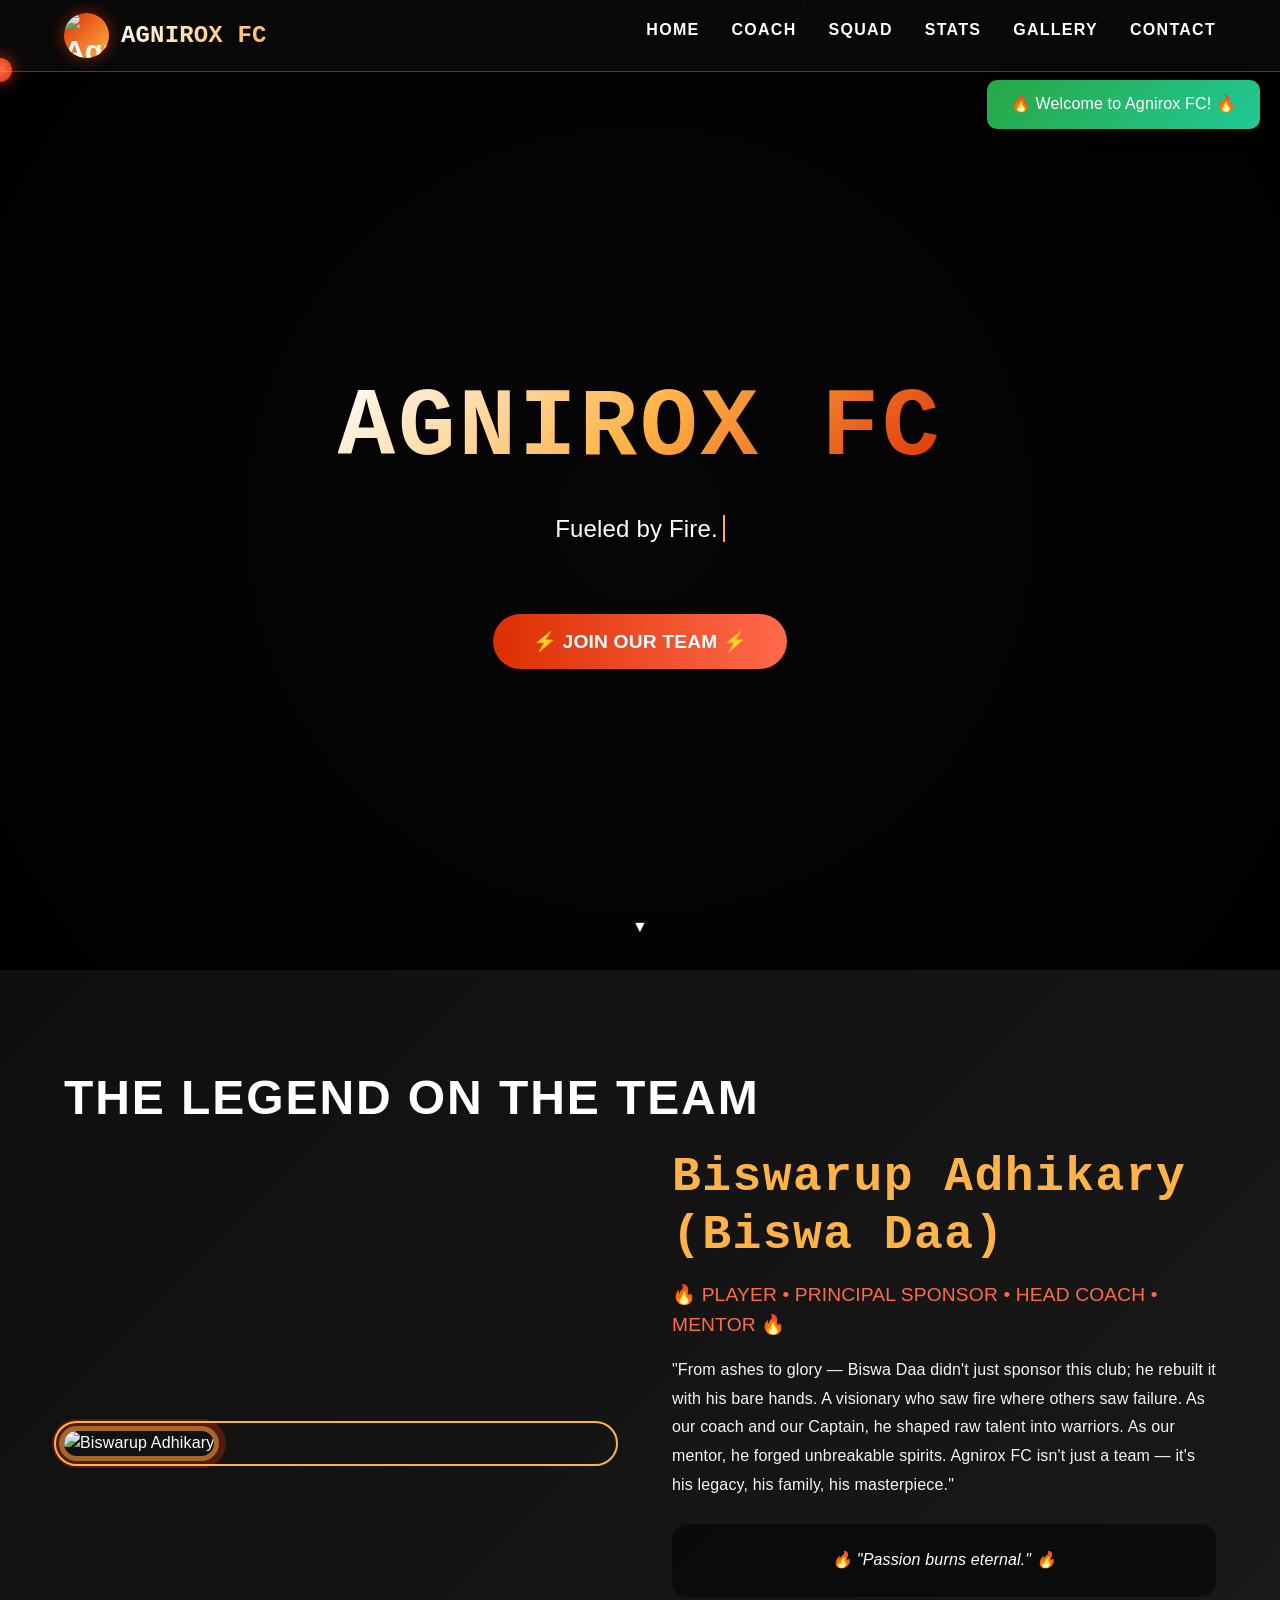
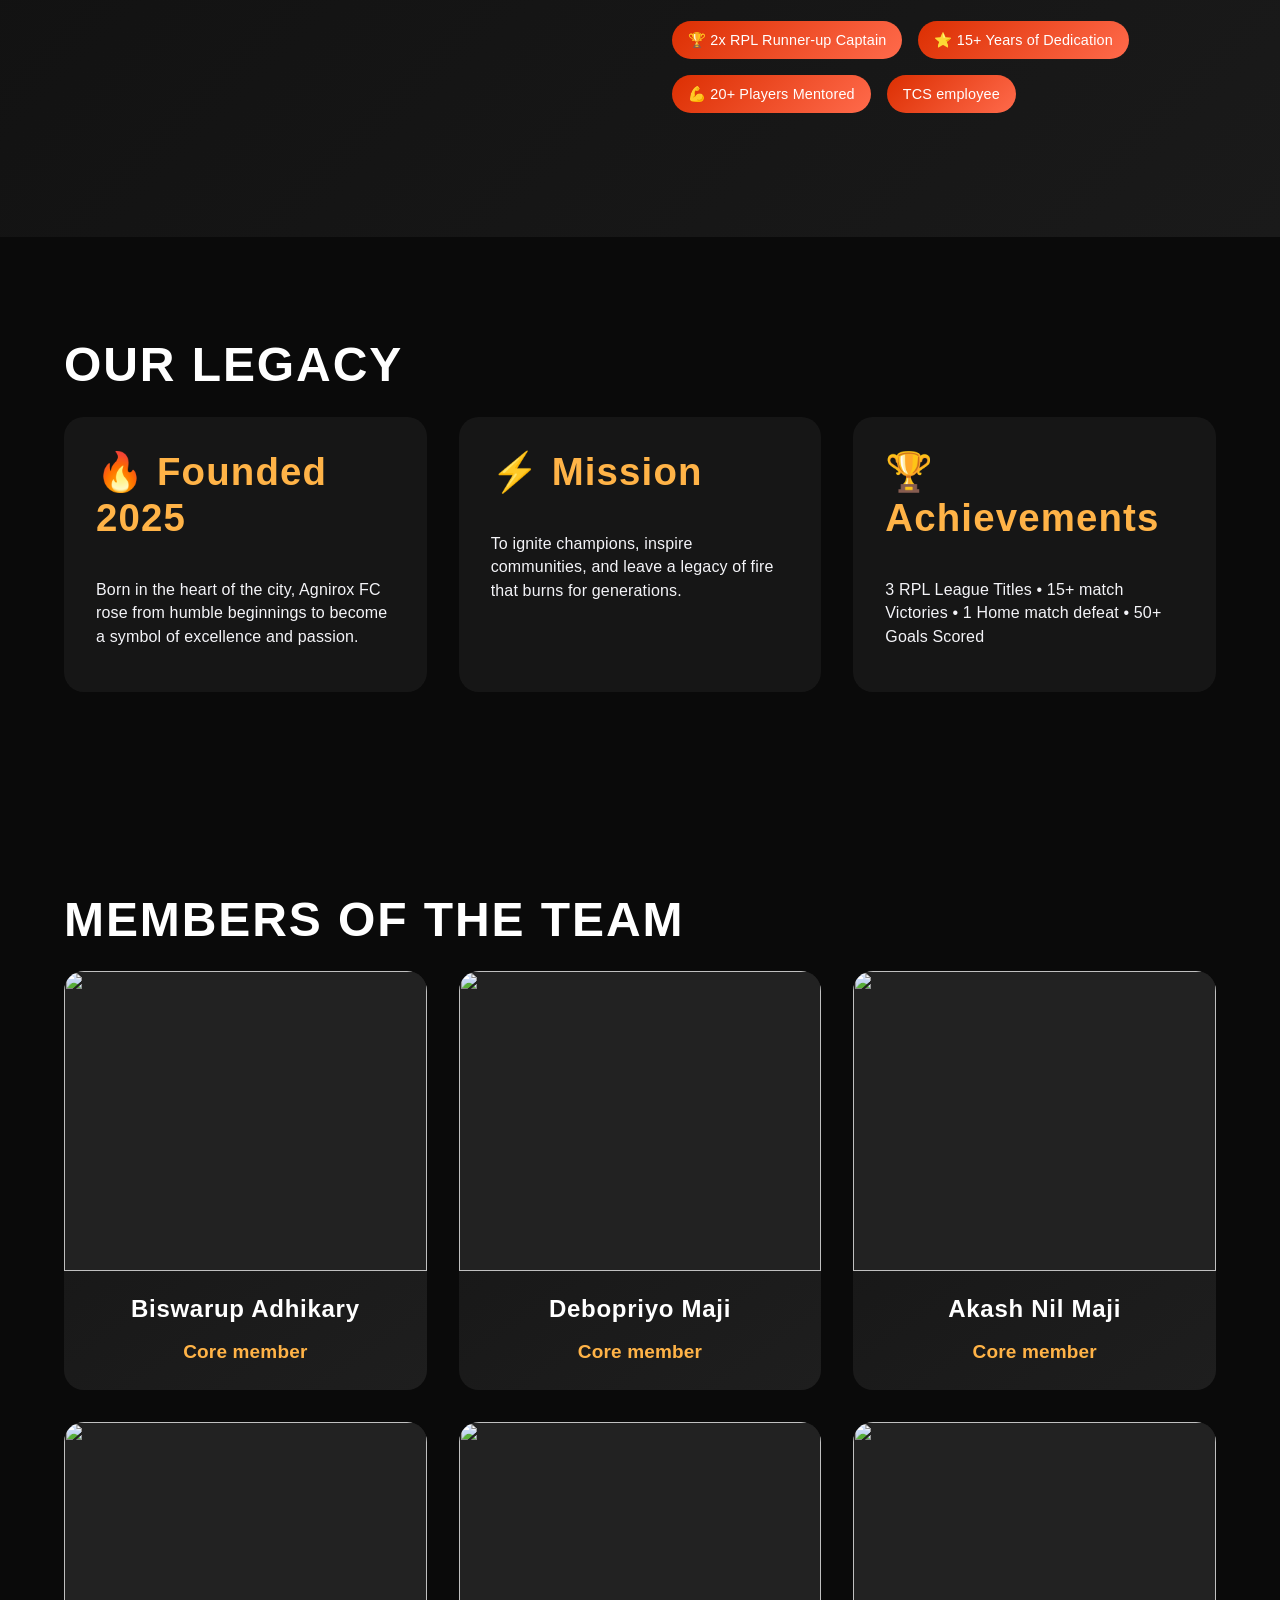
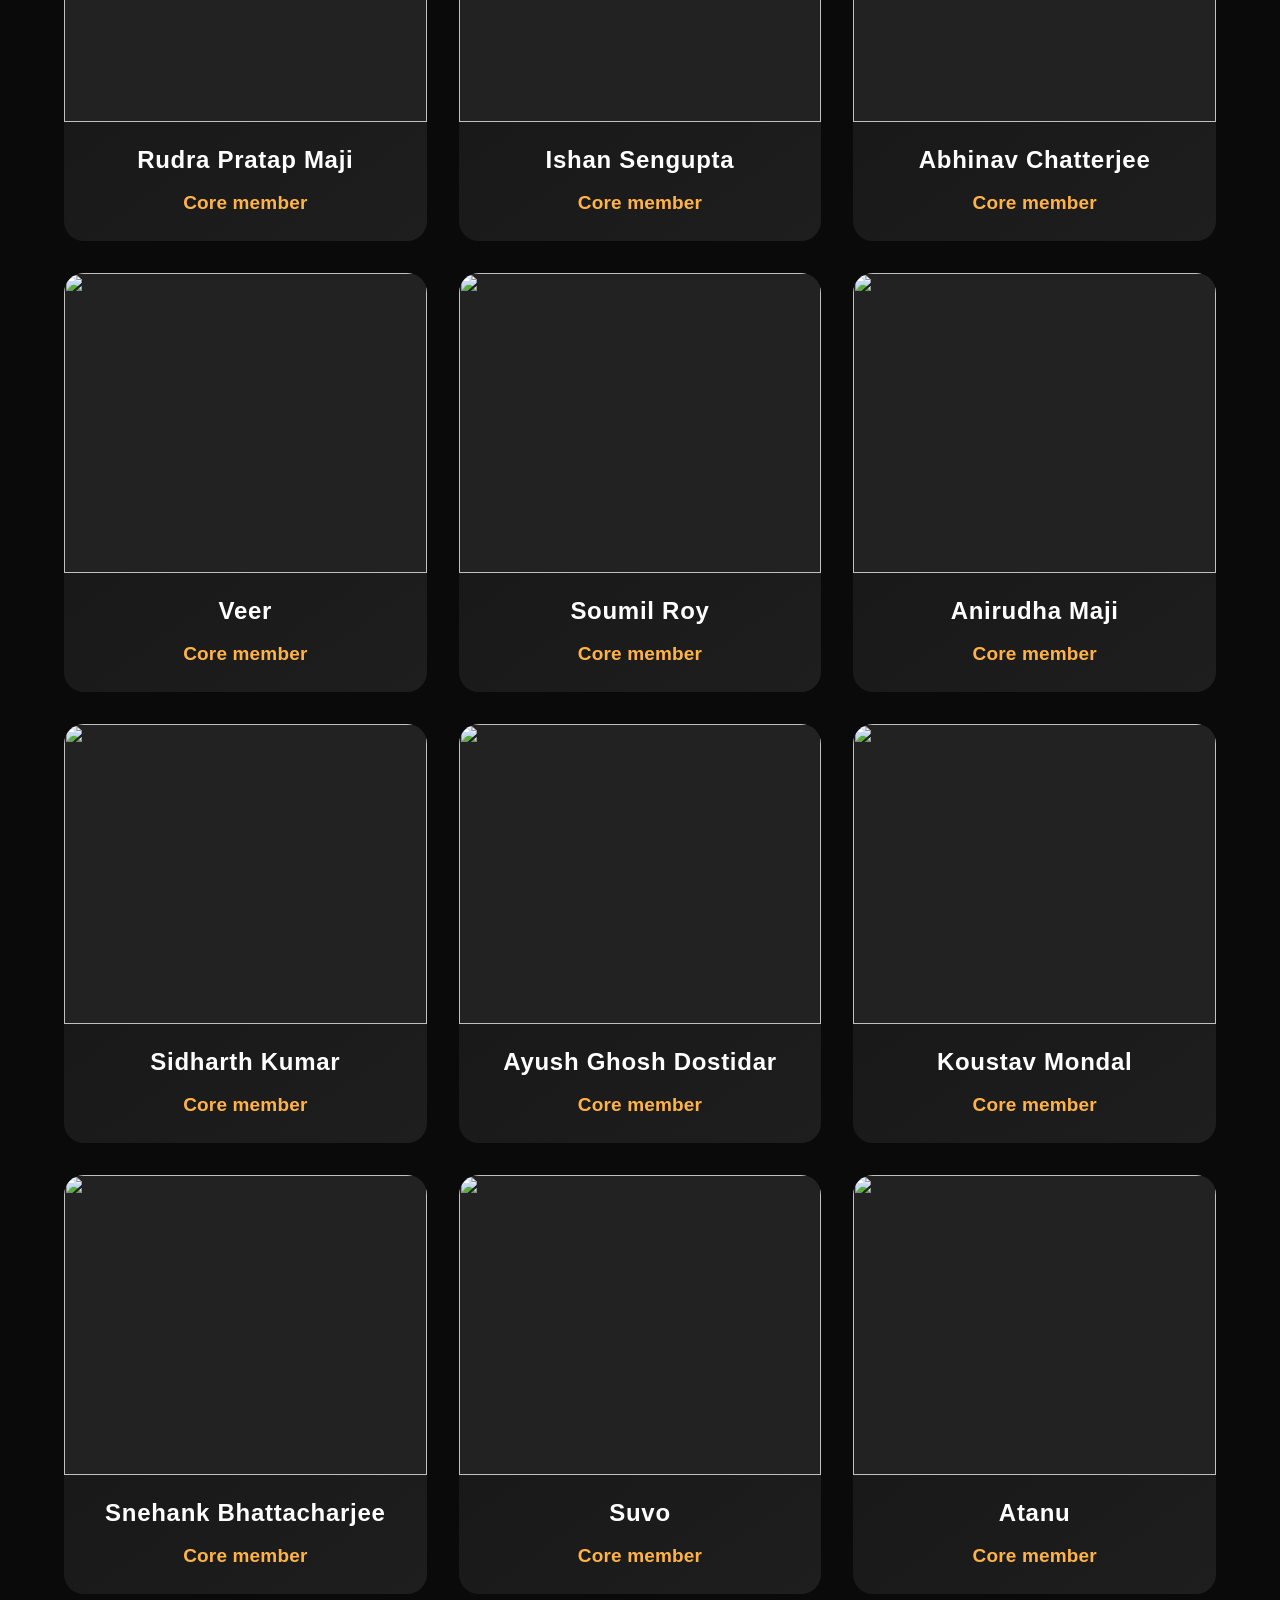
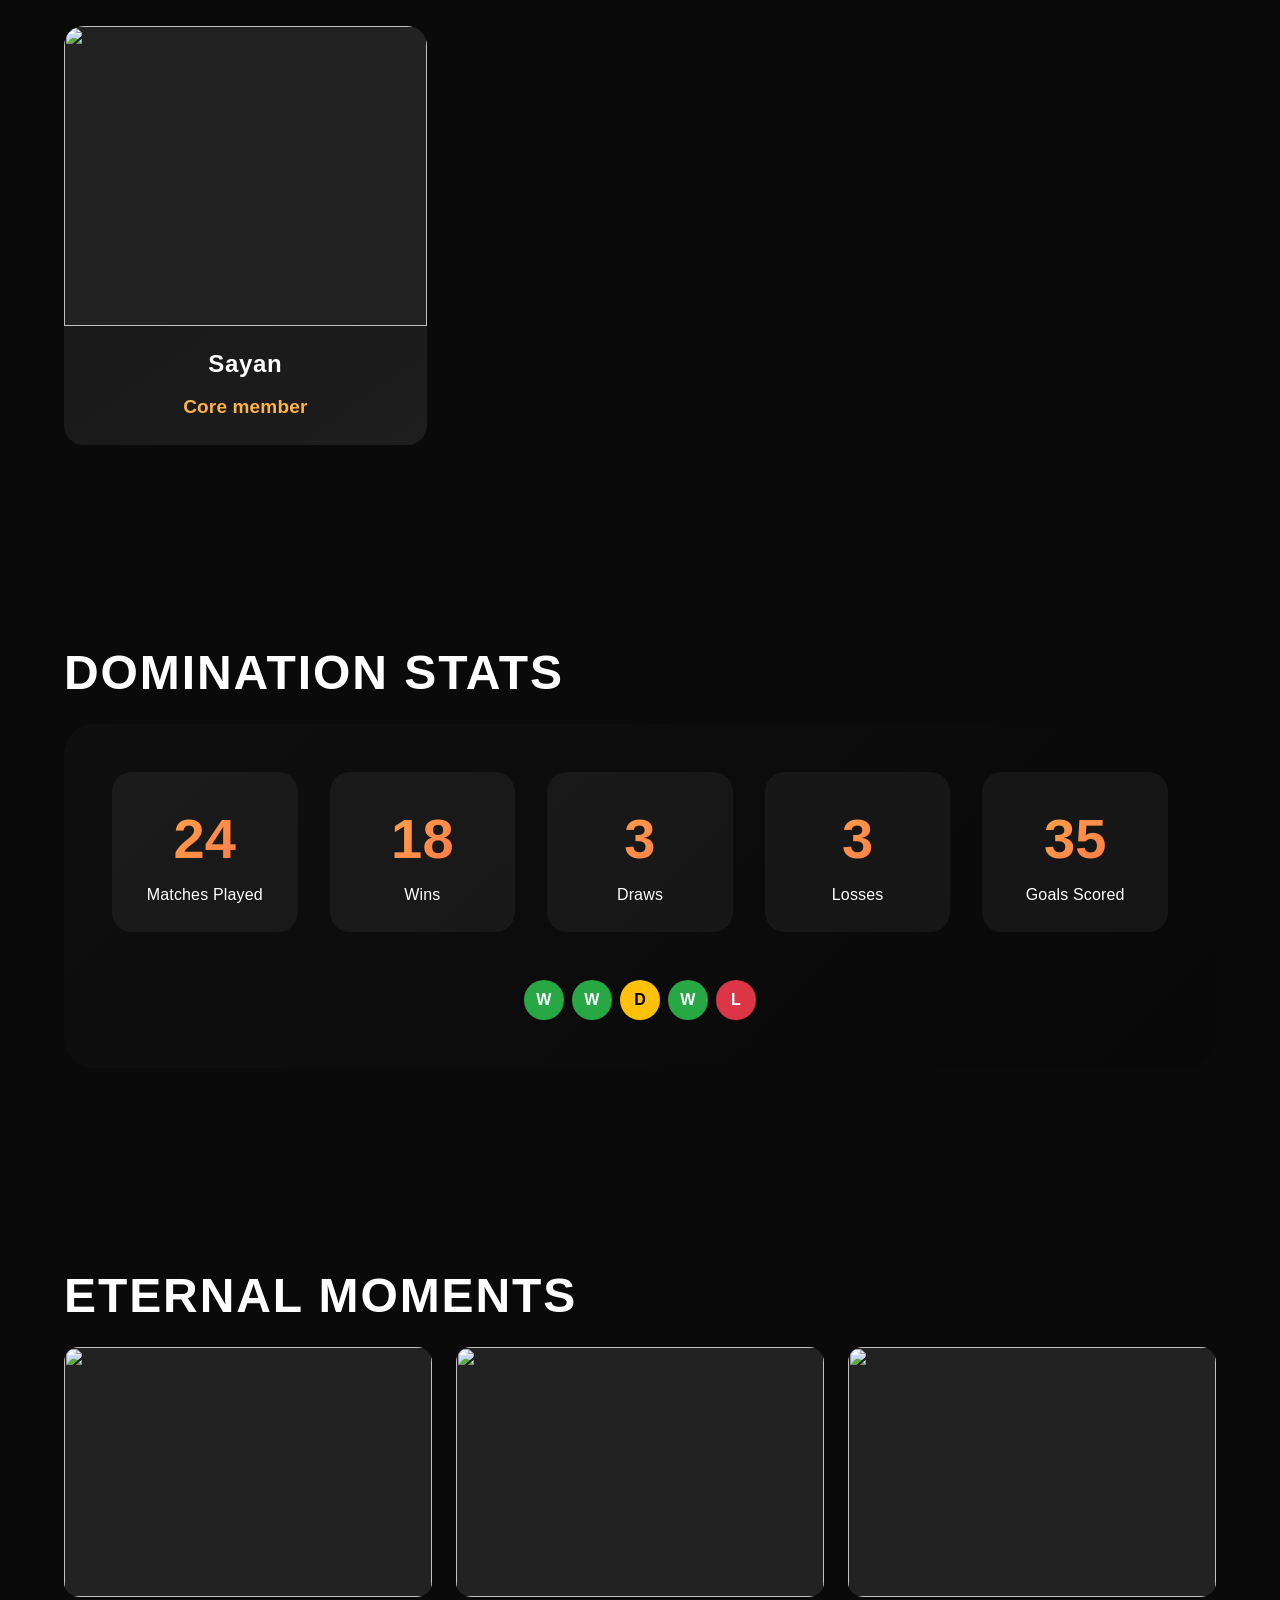
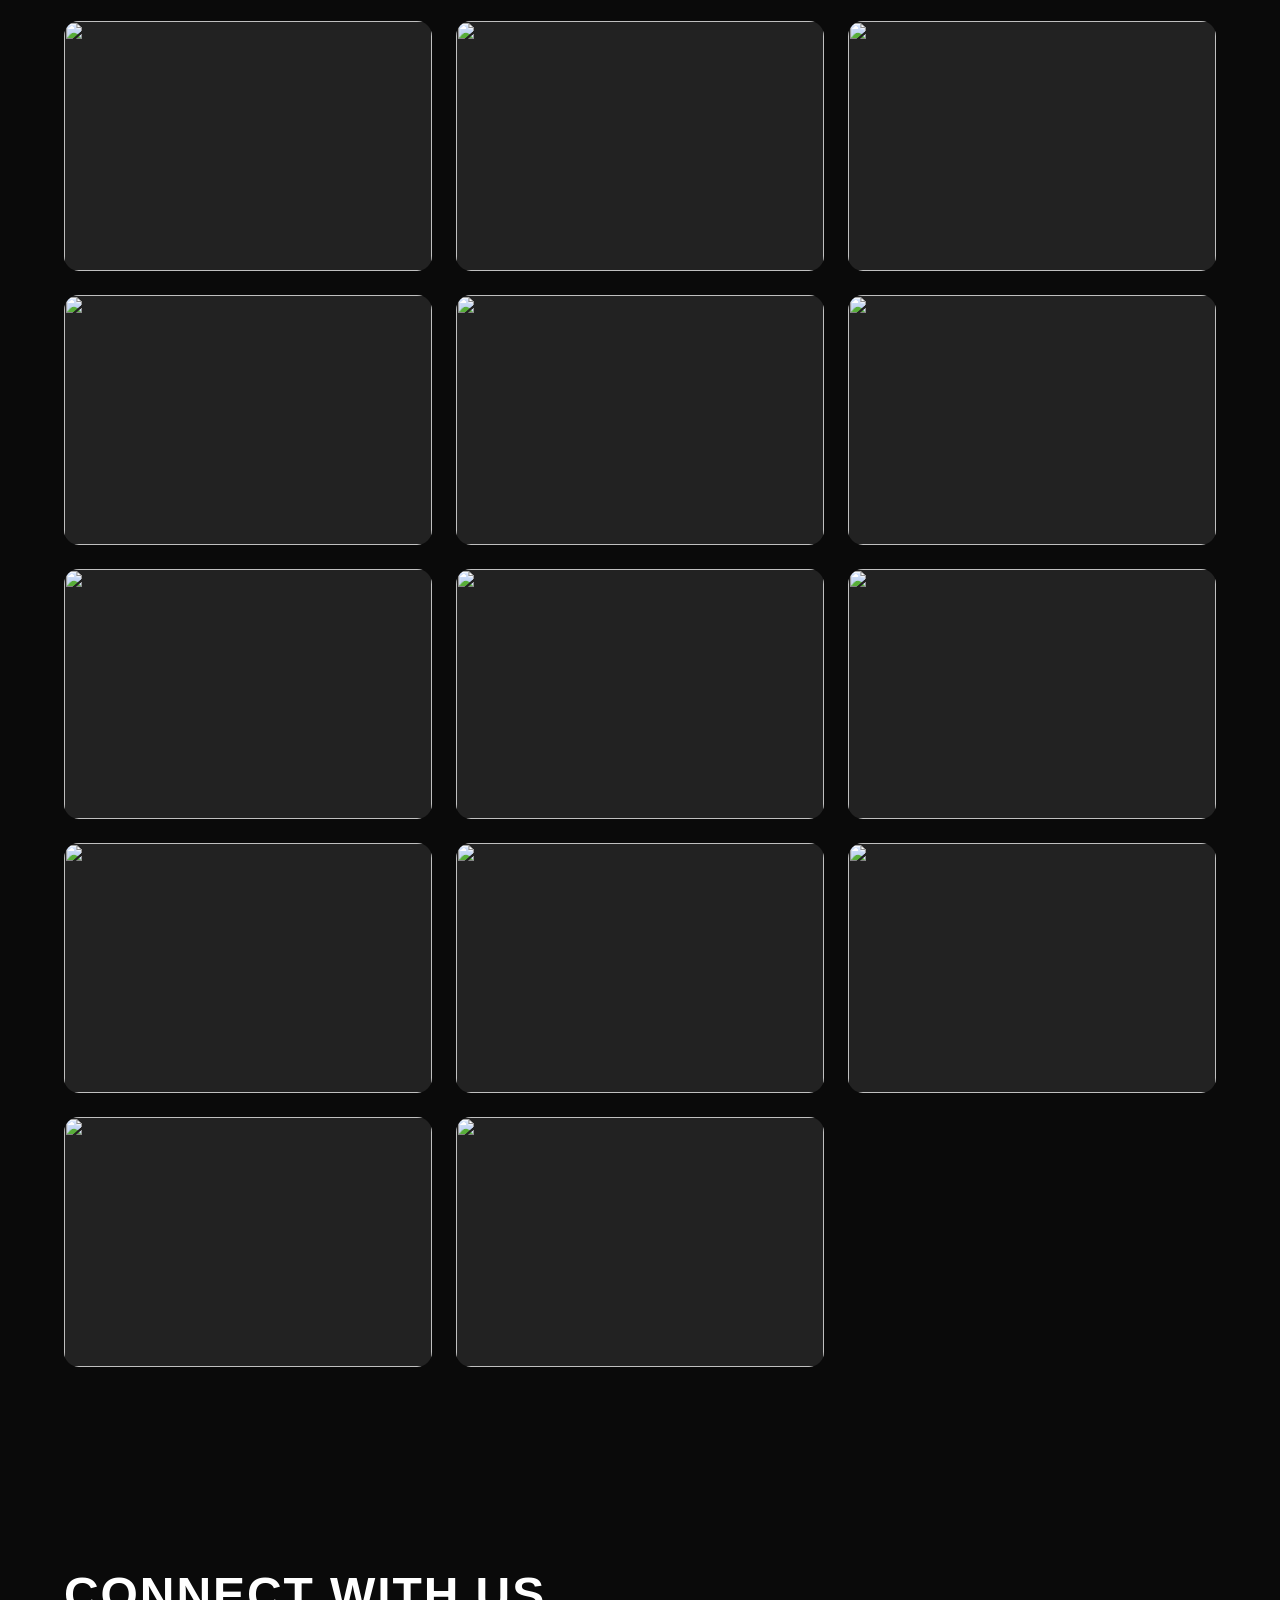
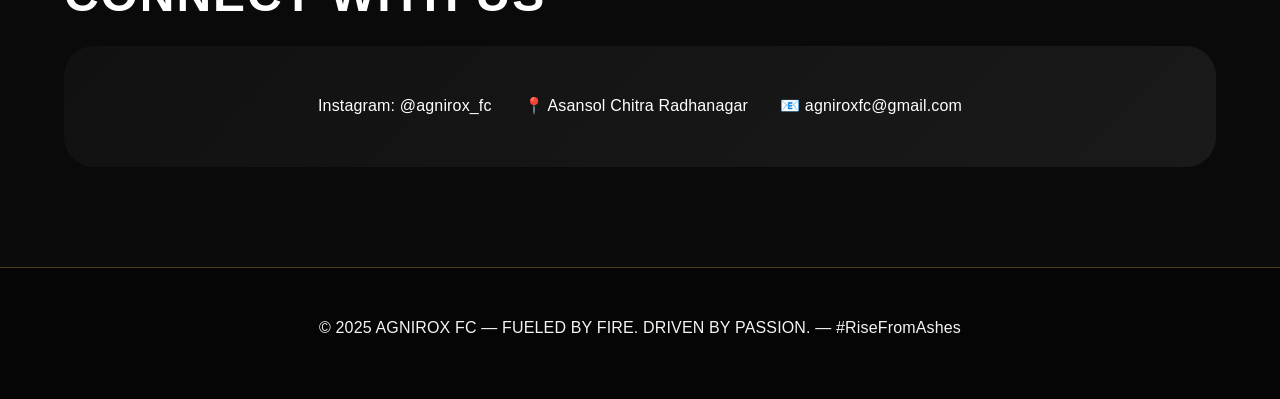
==== commit 40273ba4: "Removed images" ====
--- a/index.html
+++ b/index.html
@@ -422,7 +422,7 @@
 <nav class="nav-bar">
   <div class="logo-container">
     <div class="team-logo">
-      <img src="logo.png" alt="Agnirox FC Logo">
+      <img src="https://i.ibb.co/21rjz0dR/logo.png" alt="Agnirox FC Logo">
     </div>
     <div class="logo">AGNIROX FC</div>
   </div>
@@ -460,7 +460,7 @@
     <div class="coach-container">
       <div class="coach-image">
         <div class="golden-frame"></div>
-        <img src="biswa1.jpg"
+        <img src="https://i.ibb.co/xt82Z1wh/biswa1.jpg"
              alt="Biswarup Adhikary">
       </div>
       <div class="coach-info">
@@ -505,22 +505,22 @@
   <div class="container">
     <h2 class="section-title">MEMBERS OF THE TEAM</h2>
     <div class="players-grid">
-      <div class="player-card" onclick="alert('🔥 Biswarup Adhikary ')"><img class="player-img" src="biswa2.jpg"><div class="player-info"><h3 class="player-name">Biswarup Adhikary</h3><div class="player-number">Core member</div></div></div>
-      <div class="player-card" onclick="alert('🔥 Debopriyo Maji ')"><img class="player-img" src="debopriyo.png"><div class="player-info"><h3 class="player-name">Debopriyo Maji</h3><div class="player-number">Core member</div></div></div>
-      <div class="player-card" onclick="alert('🔥 Akash Nil Maji ')"><img class="player-img" src="akash.jpg"><div class="player-info"><h3 class="player-name">Akash Nil Maji</h3><div class="player-number">Core member</div></div></div>
-      <div class="player-card" onclick="alert('🔥 Rudra Pratap Maji ')"><img class="player-img" src="rudra.jpg"><div class="player-info"><h3 class="player-name">Rudra Pratap Maji</h3><div class="player-number">Core member</div></div></div>
-      <div class="player-card" onclick="alert('🔥 Ishan Sengupta ')"><img class="player-img" src="ishan.jpg"><div class="player-info"><h3 class="player-name">Ishan Sengupta</h3><div class="player-number">Core member</div></div></div>
-      <div class="player-card" onclick="alert('🔥 Abhinav Chatterjee ')"><img class="player-img" src="abhinav.jpg"><div class="player-info"><h3 class="player-name">Abhinav Chatterjee</h3><div class="player-number">Core member</div></div></div>
-      <div class="player-card" onclick="alert('🔥 Veer ')"><img class="player-img" src="veer.jpg"><div class="player-info"><h3 class="player-name">Veer</h3><div class="player-number">Core member</div></div></div>
-      <div class="player-card" onclick="alert('🔥 Soumil Roy ')"><img class="player-img" src="soumil.jpg"><div class="player-info"><h3 class="player-name">Soumil Roy</h3><div class="player-number">Core member</div></div></div>
-      <div class="player-card" onclick="alert('🔥 Anirudha Maji ')"><img class="player-img" src="anirudha.jpg"><div class="player-info"><h3 class="player-name">Anirudha Maji</h3><div class="player-number">Core member</div></div></div>
-      <div class="player-card" onclick="alert('🔥 Sidharth Kumar ')"><img class="player-img" src="sid.jpg"><div class="player-info"><h3 class="player-name">Sidharth Kumar</h3><div class="player-number">Core member</div></div></div>
-      <div class="player-card" onclick="alert('🔥 Ayush Ghosh Dostidar ')"><img class="player-img" src="ayush.jpg"><div class="player-info"><h3 class="player-name">Ayush Ghosh Dostidar</h3><div class="player-number">Core member</div></div></div>
-      <div class="player-card" onclick="alert('🔥 Koustav Mondal ')"><img class="player-img" src="koustav.jpg"><div class="player-info"><h3 class="player-name">Koustav Mondal</h3><div class="player-number">Core member</div></div></div>
-      <div class="player-card" onclick="alert('🔥 Snehank Bhattacharjee')"><img class="player-img" src="bubun.jpg"><div class="player-info"><h3 class="player-name">Snehank Bhattacharjee</h3><div class="player-number">Core member</div></div></div>
-      <div class="player-card" onclick="alert('🔥 Suvo')"><img class="player-img" src="suvo.jpg"><div class="player-info"><h3 class="player-name">Suvo</h3><div class="player-number">Core member</div></div></div>
-      <div class="player-card" onclick="alert('🔥 Atanu ')"><img class="player-img" src="atanu.jpg"><div class="player-info"><h3 class="player-name">Atanu</h3><div class="player-number">Core member</div></div></div>
-      <div class="player-card" onclick="alert('🔥 Sayan ')"><img class="player-img" src="suvo.jpg"><div class="player-info"><h3 class="player-name">Sayan</h3><div class="player-number">Core member</div></div></div>
+      <div class="player-card" onclick="alert('🔥 Biswarup Adhikary ')"><img class="player-img" src="https://i.ibb.co/Hftz2Fd6/biswa2.jpg"><div class="player-info"><h3 class="player-name">Biswarup Adhikary</h3><div class="player-number">Core member</div></div></div>
+      <div class="player-card" onclick="alert('🔥 Debopriyo Maji ')"><img class="player-img" src="https://i.ibb.co/pvc70VDp/debopriyo.png"><div class="player-info"><h3 class="player-name">Debopriyo Maji</h3><div class="player-number">Core member</div></div></div>
+      <div class="player-card" onclick="alert('🔥 Akash Nil Maji ')"><img class="player-img" src="https://i.ibb.co/23X1ZV2P/akash.jpg"><div class="player-info"><h3 class="player-name">Akash Nil Maji</h3><div class="player-number">Core member</div></div></div>
+      <div class="player-card" onclick="alert('🔥 Rudra Pratap Maji ')"><img class="player-img" src="https://i.ibb.co/1tB5BD0Z/rudra.jpg"><div class="player-info"><h3 class="player-name">Rudra Pratap Maji</h3><div class="player-number">Core member</div></div></div>
+      <div class="player-card" onclick="alert('🔥 Ishan Sengupta ')"><img class="player-img" src="https://i.ibb.co/WN1q3wGP/ishan.jpg"><div class="player-info"><h3 class="player-name">Ishan Sengupta</h3><div class="player-number">Core member</div></div></div>
+      <div class="player-card" onclick="alert('🔥 Abhinav Chatterjee ')"><img class="player-img" src="https://i.ibb.co/RGKQ9kPw/abhinav.jpg"><div class="player-info"><h3 class="player-name">Abhinav Chatterjee</h3><div class="player-number">Core member</div></div></div>
+      <div class="player-card" onclick="alert('🔥 Veer ')"><img class="player-img" src="https://i.ibb.co/0VWhT2ML/veer.jpg"><div class="player-info"><h3 class="player-name">Veer</h3><div class="player-number">Core member</div></div></div>
+      <div class="player-card" onclick="alert('🔥 Soumil Roy ')"><img class="player-img" src="https://i.ibb.co/PZbKTM1z/soumil.jpg"><div class="player-info"><h3 class="player-name">Soumil Roy</h3><div class="player-number">Core member</div></div></div>
+      <div class="player-card" onclick="alert('🔥 Anirudha Maji ')"><img class="player-img" src="https://i.ibb.co/BK4WM51W/anirudha.jpg"><div class="player-info"><h3 class="player-name">Anirudha Maji</h3><div class="player-number">Core member</div></div></div>
+      <div class="player-card" onclick="alert('🔥 Sidharth Kumar ')"><img class="player-img" src="https://i.ibb.co/xKgnC5Fq/sid.jpg"><div class="player-info"><h3 class="player-name">Sidharth Kumar</h3><div class="player-number">Core member</div></div></div>
+      <div class="player-card" onclick="alert('🔥 Ayush Ghosh Dostidar ')"><img class="player-img" src="https://i.ibb.co/QF3shVv4/ayush.jpg"><div class="player-info"><h3 class="player-name">Ayush Ghosh Dostidar</h3><div class="player-number">Core member</div></div></div>
+      <div class="player-card" onclick="alert('🔥 Koustav Mondal ')"><img class="player-img" src="https://i.ibb.co/N26Hvd4B/koustav.jpg"><div class="player-info"><h3 class="player-name">Koustav Mondal</h3><div class="player-number">Core member</div></div></div>
+      <div class="player-card" onclick="alert('🔥 Snehank Bhattacharjee')"><img class="player-img" src="https://i.ibb.co/GXHg1R1/bubun.jpg"><div class="player-info"><h3 class="player-name">Snehank Bhattacharjee</h3><div class="player-number">Core member</div></div></div>
+      <div class="player-card" onclick="alert('🔥 Suvo')"><img class="player-img" src="https://i.ibb.co/b5v3xk19/suvo.jpg"><div class="player-info"><h3 class="player-name">Suvo</h3><div class="player-number">Core member</div></div></div>
+      <div class="player-card" onclick="alert('🔥 Atanu ')"><img class="player-img" src="https://i.ibb.co/q3hcpxL0/atanu.jpg"><div class="player-info"><h3 class="player-name">Atanu</h3><div class="player-number">Core member</div></div></div>
+      <div class="player-card" onclick="alert('🔥 Sayan ')"><img class="player-img" src="https://i.ibb.co/b5v3xk19/suvo.jpg"><div class="player-info"><h3 class="player-name">Sayan</h3><div class="player-number">Core member</div></div></div>
 </section>
 
 <!-- Statistics Hub -->
@@ -547,23 +547,34 @@
   <div class="container">
     <h2 class="section-title">ETERNAL MOMENTS</h2>
     <div class="gallery-masonry">
-      <div class="gallery-item"><img src="1.jpg" alt="" srcset=""><div class="gallery-overlay">Moments....</div></div>
-      <div class="gallery-item"><img src="2.jpg" alt="" srcset=""><div class="gallery-overlay">Moments....</div></div>
-      <div class="gallery-item"><img src="3.jpg" alt="" srcset=""><div class="gallery-overlay">Moments....</div></div>
-      <div class="gallery-item"><img src="4.jpg" alt="" srcset=""><div class="gallery-overlay">Moments....</div></div>
-      <div class="gallery-item"><img src="5.jpg" alt="" srcset=""><div class="gallery-overlay">Moments....</div></div>
-      <div class="gallery-item"><img src="6.jpg" alt="" srcset=""><div class="gallery-overlay">Moments....</div></div>
-      <div class="gallery-item"><img src="7.jpg" alt="" srcset=""><div class="gallery-overlay">Moments....</div></div>
-      <div class="gallery-item"><img src="8.jpg" alt="" srcset=""><div class="gallery-overlay">Moments....</div></div>
-      <div class="gallery-item"><img src="9.jpg" alt="" srcset=""><div class="gallery-overlay">Moments....</div></div>
-      <div class="gallery-item"><img src="10.jpg" alt="" srcset=""><div class="gallery-overlay">Moments....</div></div>
-      <div class="gallery-item"><img src="11.jpg" alt="" srcset=""><div class="gallery-overlay">Moments....</div></div>
-      <div class="gallery-item"><img src="12.jpg" alt="" srcset=""><div class="gallery-overlay">Moments....</div></div>
-      <div class="gallery-item"><img src="13.jpg" alt="" srcset=""><div class="gallery-overlay">Moments....</div></div>
-      <div class="gallery-item"><img src="14.jpg" alt="" srcset=""><div class="gallery-overlay">Moments....</div></div>
-      <div class="gallery-item"><img src="15.jpg" alt="" srcset=""><div class="gallery-overlay">Moments....</div></div>
-      <div class="gallery-item"><img src="16.jpg" alt="" srcset=""><div class="gallery-overlay">Moments....</div></div>
-      <div class="gallery-item"><img src="17.jpg" alt="" srcset=""><div class="gallery-overlay">Moments....</div></div>
+      <div class="gallery-item"><img src="https://i.ibb.co/XkJQG0Fr/1.jpg" alt="" srcset=""><div class="gallery-overlay">Moments....</div></div>
+      <div class="gallery-item"><img src="https://i.ibb.co/F4ZtsM7m/2.jpg" alt="" srcset=""><div class="gallery-overlay">Moments....</div></div>
+      <div class="gallery-item"><img src="https://i.ibb.co/BHpMJpd5/3.jpg" alt="" srcset=""><div class="gallery-overlay">Moments....</div></div>
+      <div class="gallery-item"><img src="https://i.ibb.co/jPfR4Ln1/4.jpg
+" alt="" srcset=""><div class="gallery-overlay">Moments....</div></div>
+      <div class="gallery-item"><img src="https://i.ibb.co/JjkWPnL4/5.jpg
+" alt="" srcset=""><div class="gallery-overlay">Moments....</div></div>
+      <div class="gallery-item"><img src="https://i.ibb.co/CptPvY6L/6.jpg
+" alt="" srcset=""><div class="gallery-overlay">Moments....</div></div>
+      <div class="gallery-item"><img src="https://i.ibb.co/9QxYvth/7.jpg
+" alt="" srcset=""><div class="gallery-overlay">Moments....</div></div>
+      <div class="gallery-item"><img src="https://i.ibb.co/spnMHsqZ/8.jpg
+" alt="" srcset=""><div class="gallery-overlay">Moments....</div></div>
+      <div class="gallery-item"><img src="https://i.ibb.co/JWsMtmt5/9.jpg
+" alt="" srcset=""><div class="gallery-overlay">Moments....</div></div>
+      <div class="gallery-item"><img src="https://i.ibb.co/chDQ7j9T/10.jpg
+" alt="" srcset=""><div class="gallery-overlay">Moments....</div></div>
+      <div class="gallery-item"><img src="https://i.ibb.co/1fybGbS6/11.jpg
+" alt="" srcset=""><div class="gallery-overlay">Moments....</div></div>
+      <div class="gallery-item"><img src="https://i.ibb.co/GfzGg07J/12.jpg
+" alt="" srcset=""><div class="gallery-overlay">Moments....</div></div>
+      <div class="gallery-item"><img src="https://i.ibb.co/KcG13z9p/13.jpg" alt="" srcset=""><div class="gallery-overlay">Moments....</div></div>
+      <div class="gallery-item"><img src="https://i.ibb.co/zWrLXFPm/14.jpg" alt="" srcset=""><div class="gallery-overlay">Moments....</div></div>
+      <div class="gallery-item"><img src="https://i.ibb.co/qLb7QPD5/15.jpg" alt="" srcset=""><div class="gallery-overlay">Moments....</div></div>
+      <div class="gallery-item"><img src="https://i.ibb.co/fGHcbVmr/16.jpg
+" alt="" srcset=""><div class="gallery-overlay">Moments....</div></div>
+      <div class="gallery-item"><img src="https://i.ibb.co/S7Z6FkdJ/17.jpg
+" alt="" srcset=""><div class="gallery-overlay">Moments....</div></div>
       
     </div>
   </div>
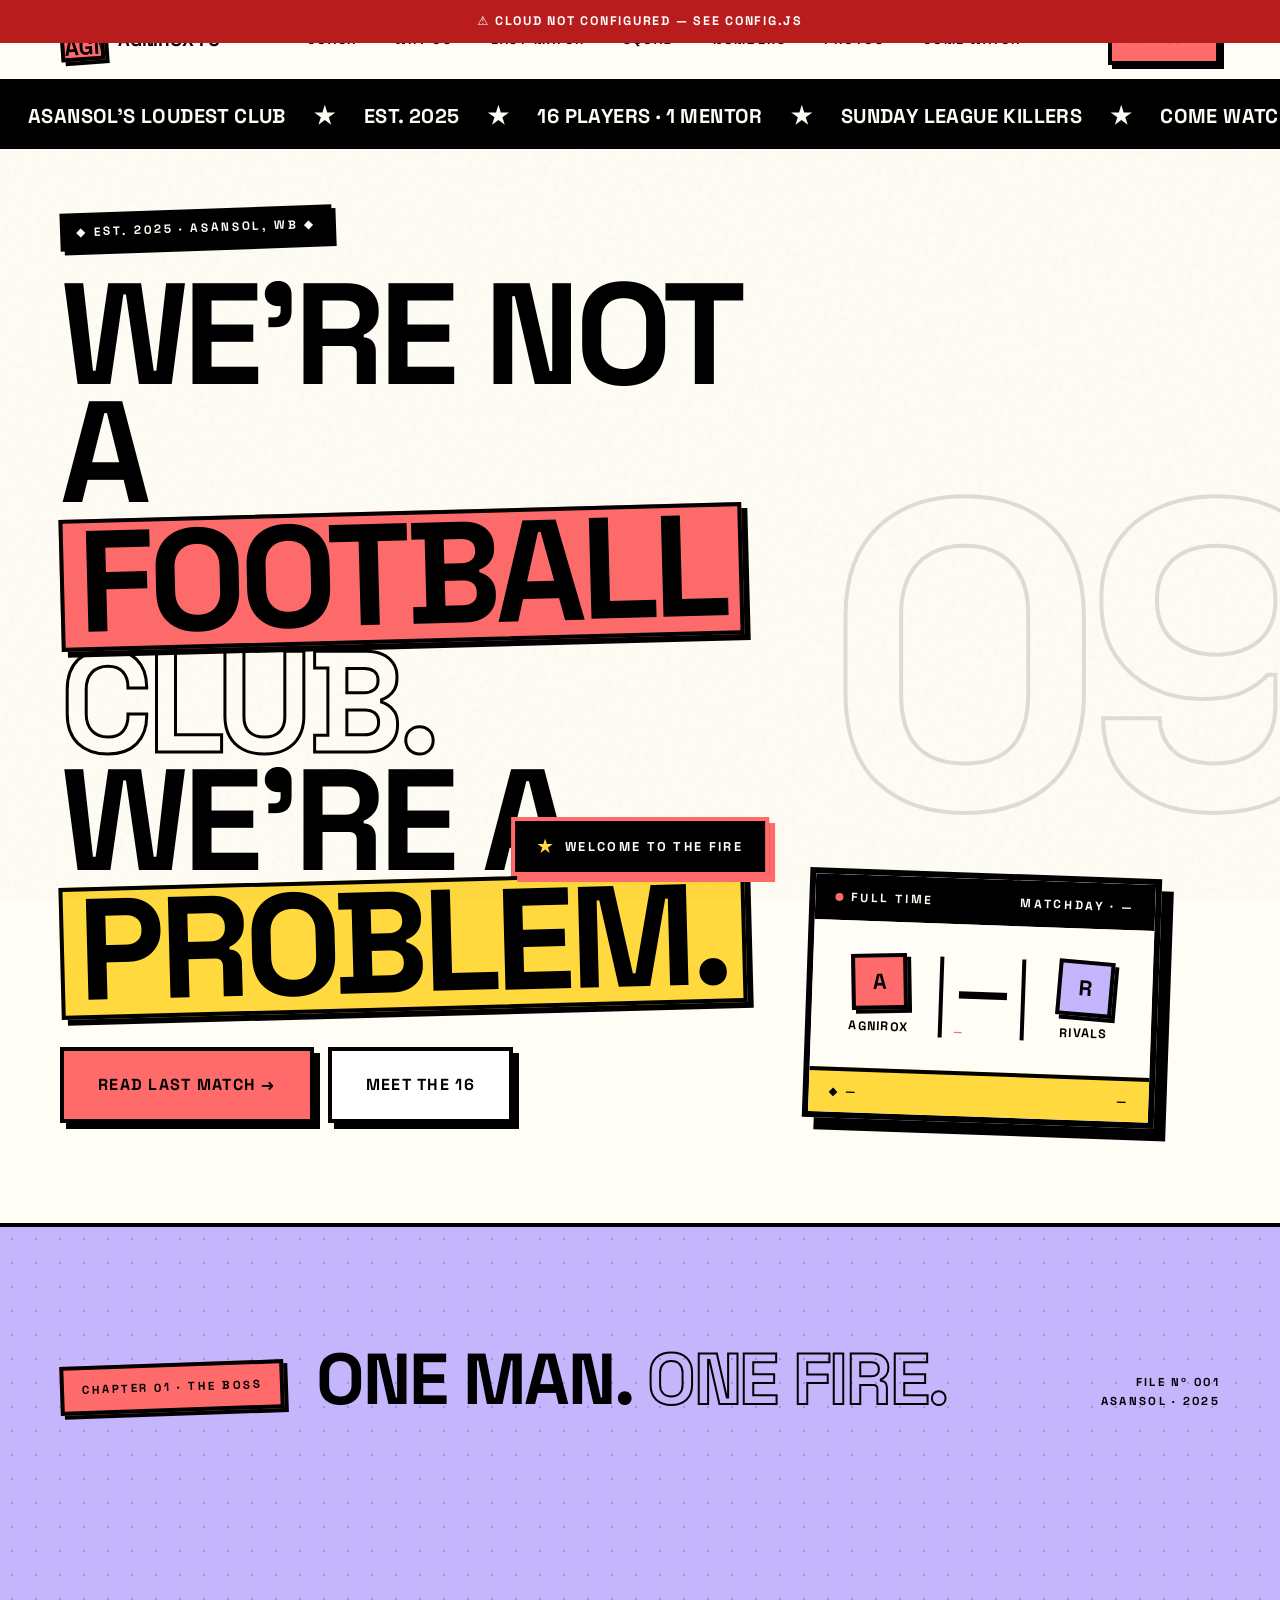
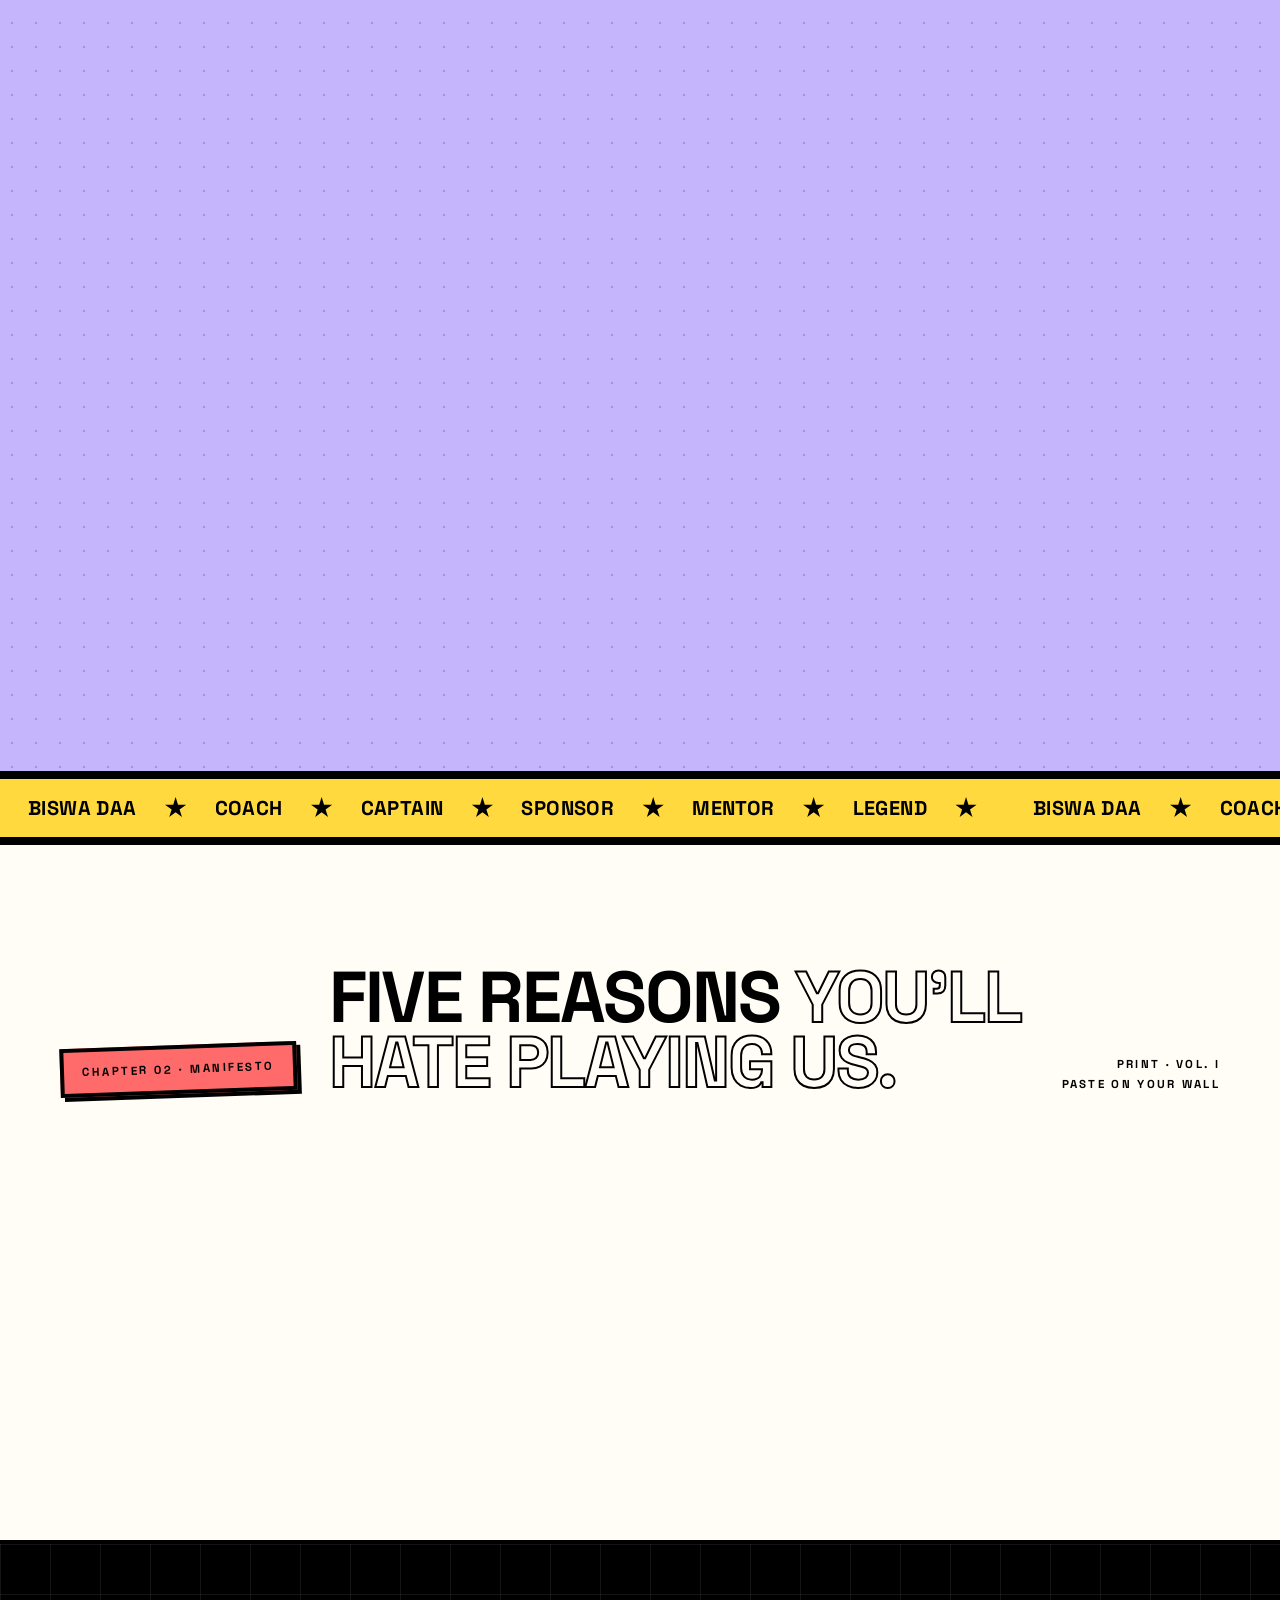
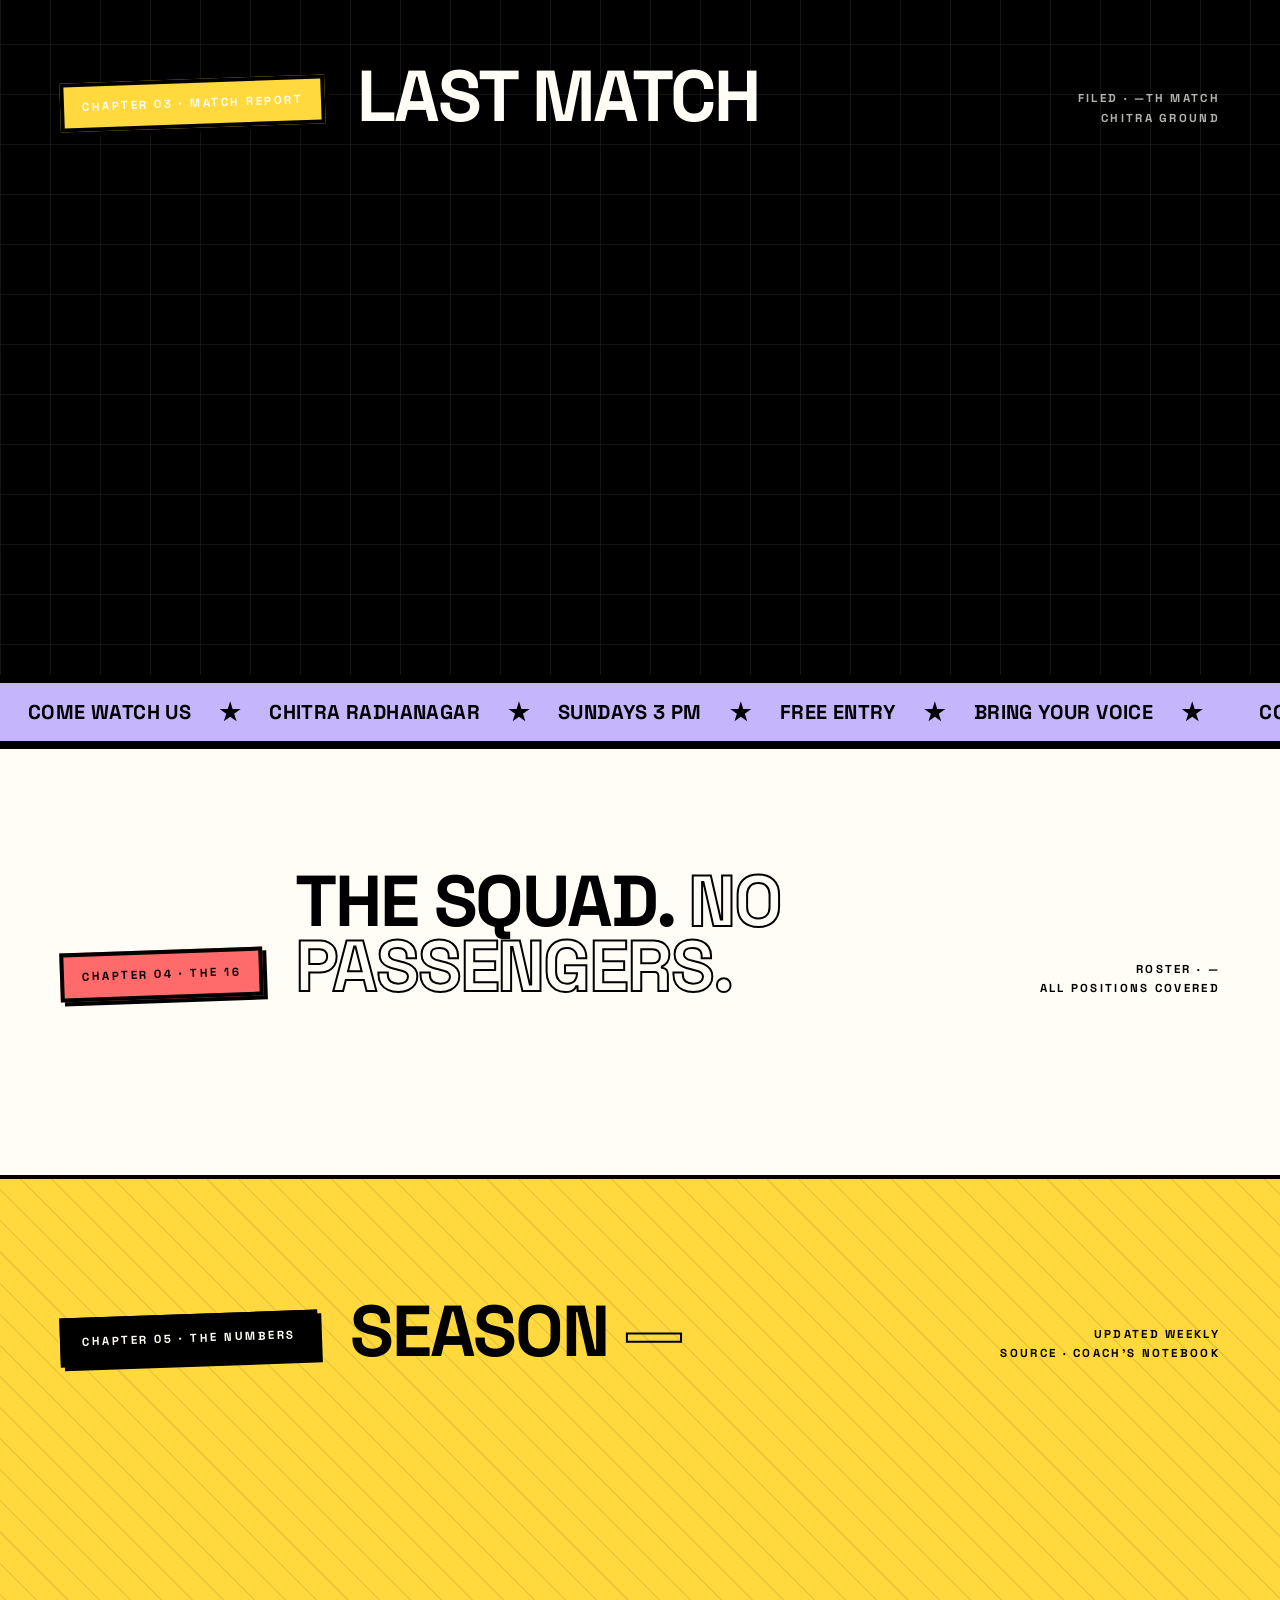
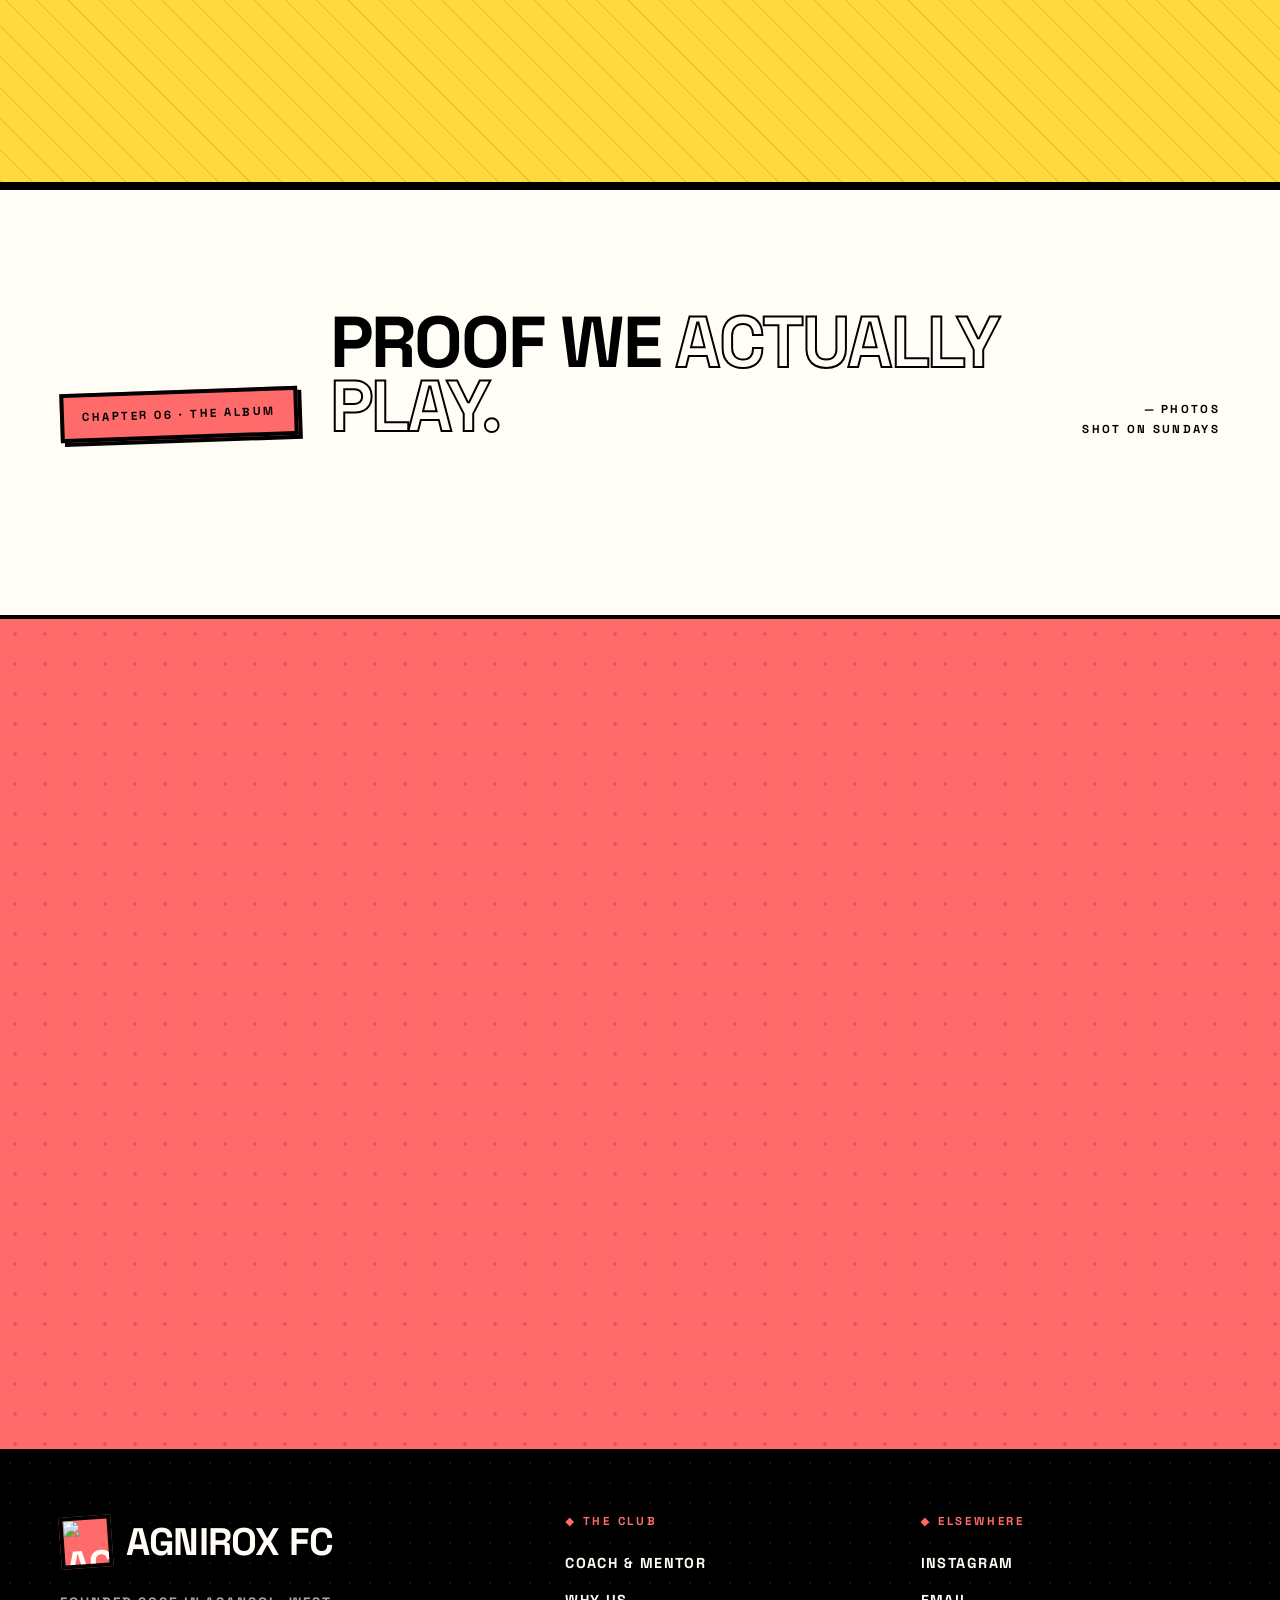
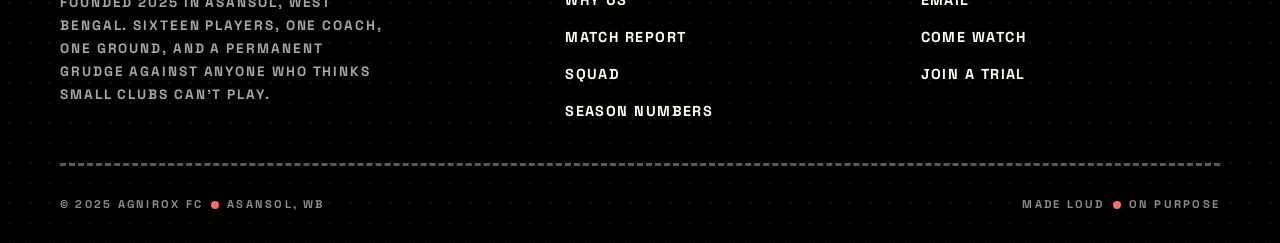
==== commit 33e0f0d7: "Add admin panel + updated index with Supabase" ====
--- a/index.html
+++ b/index.html
@@ -1,710 +1,1350 @@
 <!DOCTYPE html>
 <html lang="en">
 <head>
-  <meta charset="UTF-8">
-  <meta name="viewport" content="width=device-width, initial-scale=1.0, viewport-fit=cover">
-  <title>Agnirox FC - Official Website | Rise From Ashes</title>
-  <style>
-    * {
-      margin: 0;
-      padding: 0;
-      box-sizing: border-box;
-    }
-
-    body {
-      background: #0A0A0A;
-      color: #fff;
-      overflow-x: hidden;
-      font-family: 'Poppins', 'Segoe UI', 'Roboto', sans-serif;
-      line-height: 1.55;
-      font-size: 1rem;
-      text-rendering: optimizeLegibility;
-      -webkit-font-smoothing: antialiased;
-      -moz-osx-font-smoothing: grayscale;
-      cursor: none; /* Hide default cursor for custom cursor effect */
-    }
-
-    @import url('https://fonts.googleapis.com/css2?family=Orbitron:wght@400;500;600;700;800;900&family=Poppins:wght@300;400;500;600;700;800&family=Rajdhani:wght@300;400;500;600;700&display=swap');
-
-    :root {
-      --obsidian: #0A0A0A;
-      --inferno: #DC2F02;
-      --royal-gold: #FFB347;
-      --ember: #FF6A4B;
-      --ash: #2A2A2A;
-      --fire-glow: rgba(220, 47, 2, 0.4);
-      --text: #F4F4F8;
-      --muted: #b7b7b7;
-      --heading: #ffffff;
-      --line-height: 1.45;
-      --font-sans: 'Poppins', 'Segoe UI', 'Roboto', sans-serif;
-      --font-display: 'Orbitron', 'Rajdhani', sans-serif;
-    }
-
-    body, button, input, select, textarea {
-      font-family: var(--font-sans);
-      letter-spacing: 0.01em;
-    }
-
-    p, li {
-      color: var(--text);
-      font-size: 1rem;
-      line-height: var(--line-height);
-      margin-bottom: 0.75rem;
-    }
-
-    h1, h2, h3, h4, h5, h6 {
-      font-family: var(--font-display);
-      color: var(--heading);
-      letter-spacing: 0.03em;
-      margin-bottom: 0.8rem;
-      font-weight: 700;
-      line-height: 1.2;
-    }
-
-    h1 { font-size: clamp(2.5rem, 5vw, 6rem); }
-    h2 { font-size: clamp(2rem, 4vw, 3rem); }
-    h3 { font-size: clamp(1.75rem, 3vw, 2.4rem); }
-
-    .section-title {
-      font-size: clamp(2rem, 4vw, 3rem);
-      font-family: var(--font-display);
-      color: var(--heading);
-      letter-spacing: 0.04em;
-      line-height: 1.15;
-      margin-bottom: 1.5rem;
-    }
-
-    /* Custom Cursor - RED DOT with glow */
-    .custom-cursor {
-      width: 24px;
-      height: 24px;
-      background: radial-gradient(circle, #FF6A4B, #DC2F02);
-      border-radius: 50%;
-      position: fixed;
-      pointer-events: none;
-      z-index: 9999;
-      box-shadow: 0 0 15px rgba(220, 47, 2, 0.8);
-      transition: transform 0.08s ease-out;
-      mix-blend-mode: screen;
-    }
-
-    /* Cursor hover effect on clickable elements */
-    .custom-cursor.hover {
-      transform: scale(1.5);
-      background: radial-gradient(circle, #FFB347, #DC2F02);
-      box-shadow: 0 0 25px rgba(255, 179, 71, 0.9);
-    }
-
-    /* Scrollbar */
-    ::-webkit-scrollbar { width: 10px; }
-    ::-webkit-scrollbar-track { background: var(--obsidian); }
-    ::-webkit-scrollbar-thumb { background: linear-gradient(var(--inferno), var(--royal-gold)); border-radius: 10px; }
-
-    /* Navigation */
-    .nav-bar {
-      position: fixed;
-      top: 0;
-      width: 100%;
-      background: rgba(10, 10, 10, 0.95);
-      backdrop-filter: blur(10px);
-      z-index: 1000;
-      padding: 0.8rem 5%;
-      display: flex;
-      justify-content: space-between;
-      align-items: center;
-      border-bottom: 1px solid rgba(255, 179, 71, 0.3);
-      transition: all 0.3s;
-    }
-
-    .logo-container {
-      display: flex;
-      align-items: center;
-      gap: 12px;
-    }
-
-    .team-logo {
-      width: 45px;
-      height: 45px;
-      background: linear-gradient(135deg, var(--inferno), var(--royal-gold));
-      border-radius: 50%;
-      display: flex;
-      align-items: center;
-      justify-content: center;
-      font-size: 1.8rem;
-      font-weight: bold;
-      box-shadow: 0 0 15px rgba(220, 47, 2, 0.6);
-      animation: logoGlow 2s infinite alternate;
-      overflow: hidden;
-    }
-
-    .team-logo img {
-      width: 100%;
-      height: 100%;
-      object-fit: cover;
-    }
-
-    @keyframes logoGlow {
-      0% { box-shadow: 0 0 5px rgba(220, 47, 2, 0.4); transform: scale(1); }
-      100% { box-shadow: 0 0 20px rgba(255, 179, 71, 0.8); transform: scale(1.05); }
-    }
-
-    .logo {
-      font-family: 'Orbitron', monospace;
-      font-size: 1.5rem;
-      font-weight: 800;
-      background: linear-gradient(135deg, #fff, var(--royal-gold));
-      -webkit-background-clip: text;
-      background-clip: text;
-      color: transparent;
-    }
-
-    .nav-links {
-      display: flex;
-      gap: 2rem;
-      list-style: none;
-      font-size: 1rem;
-    }
-
-    .nav-links a {
-      color: #fff;
-      text-decoration: none;
-      font-weight: 600;
-      letter-spacing: 0.08em;
-      text-transform: uppercase;
-      transition: color 0.2s ease, transform 0.2s ease;
-      position: relative;
-    }
-
-    .nav-links a:hover { color: var(--royal-gold); transform: translateY(-1px); }
-    .nav-links a::after {
-      content: '';
-      position: absolute;
-      bottom: -6px;
-      left: 0;
-      width: 0%;
-      height: 2px;
-      background: linear-gradient(90deg, var(--inferno), var(--royal-gold));
-      transition: 0.3s;
-    }
-    .nav-links a:hover::after { width: 100%; }
-
-    .menu-toggle { display: none; font-size: 1.8rem; cursor: pointer; }
-
-    @media (max-width: 768px) {
-      .menu-toggle { display: block; }
-      .nav-links {
-        position: fixed;
-        top: 70px;
-        left: -100%;
-        width: 100%;
-        height: calc(100vh - 70px);
-        background: rgba(10, 10, 10, 0.98);
-        flex-direction: column;
-        align-items: center;
-        justify-content: center;
-        transition: 0.4s;
-        backdrop-filter: blur(20px);
-      }
-      .nav-links.active { left: 0; }
-      .team-logo { width: 35px; height: 35px; font-size: 1.3rem; }
-      .logo { font-size: 1.2rem; }
-      body { cursor: auto; }
-      .custom-cursor { display: none; }
-    }
-
-    /* Particle Container */
-    .particle-container {
-      position: fixed;
-      top: 0;
-      left: 0;
-      width: 100%;
-      height: 100%;
-      pointer-events: none;
-      z-index: 1;
-    }
-
-    .particle {
-      position: absolute;
-      background: radial-gradient(circle, #FF6A4B, #DC2F02);
-      border-radius: 50%;
-      opacity: 0.6;
-      animation: floatParticle linear infinite;
-    }
-
-    @keyframes floatParticle {
-      0% { transform: translateY(100vh) rotate(0deg); opacity: 0; }
-      10% { opacity: 0.6; }
-      90% { opacity: 0.6; }
-      100% { transform: translateY(-100vh) rotate(360deg); opacity: 0; }
-    }
-
-    /* Hero Section */
-    .hero {
-      min-height: 100vh;
-      position: relative;
-      overflow: hidden;
-      display: flex;
-      align-items: center;
-      justify-content: center;
-      text-align: center;
-      margin-top: 70px;
-    }
-
-    .hero-bg-video {
-      position: absolute;
-      top: 0;
-      left: 0;
-      width: 100%;
-      height: 100%;
-      object-fit: cover;
-      z-index: -2;
-    }
-
-    .hero-overlay {
-      position: absolute;
-      top: 0;
-      left: 0;
-      width: 100%;
-      height: 100%;
-      background: radial-gradient(circle, rgba(0, 0, 0, 0.4), rgba(0, 0, 0, 0.9));
-      z-index: -1;
-    }
-
-    .hero-content { z-index: 2; animation: fadeInUp 1s ease; }
-    .hero h1 {
-      font-size: 6rem;
-      font-family: 'Orbitron', monospace;
-      font-weight: 900;
-      background: linear-gradient(135deg, #fff, var(--royal-gold), var(--inferno));
-      -webkit-background-clip: text;
-      background-clip: text;
-      color: transparent;
-      animation: flameText 2s infinite alternate;
-    }
-
-    @keyframes flameText {
-      0% { text-shadow: 0 0 20px rgba(220, 47, 2, 0.5); }
-      100% { text-shadow: 0 0 40px rgba(255, 179, 71, 0.8); }
-    }
-
-    .tagline { font-size: 1.5rem; margin: 1.5rem 0; min-height: 80px; }
-    .typed-text { border-right: 2px solid var(--royal-gold); padding-right: 5px; }
-
-    .btn-cta {
-      background: linear-gradient(90deg, var(--inferno), var(--ember));
-      padding: 1rem 2.5rem;
-      border: none;
-      border-radius: 50px;
-      font-size: 1.2rem;
-      font-weight: bold;
-      color: white;
-      cursor: pointer;
-      transition: 0.3s;
-      position: relative;
-      overflow: hidden;
-    }
-
-    .btn-cta:hover { transform: scale(1.05); box-shadow: 0 0 30px rgba(220, 47, 2, 0.8); }
-    .scroll-indicator { position: absolute; bottom: 30px; left: 50%; transform: translateX(-50%); animation: bounce 2s infinite; cursor: pointer; }
-
-    @keyframes bounce { 0%,100%{ transform: translateY(0); } 50%{ transform: translateY(10px); } }
-
-    /* Section Styles */
-    section { padding: 100px 5%; position: relative; }
-    .container { max-width: 1400px; margin: 0 auto; }
-
-    /* Coach Section */
-    .coach-section { background: linear-gradient(135deg, #0F0F0F, #1A1A1A); position: relative; overflow: hidden; }
-    .coach-container { display: grid; grid-template-columns: 1fr 1fr; gap: 4rem; align-items: center; }
-    .coach-image { position: relative; }
-    .coach-image img { width: 100%; border-radius: 20px; box-shadow: 0 0 0 5px rgba(255, 179, 71, 0.5), 0 0 0 12px rgba(220, 47, 2, 0.3); transition: 0.5s; }
-    .coach-image:hover img { transform: scale(1.02); }
-    .golden-frame {
-      position: absolute;
-      top: -10px;
-      left: -10px;
-      right: -10px;
-      bottom: -10px;
-      border: 2px solid var(--royal-gold);
-      border-radius: 25px;
-      animation: pulse 2s infinite;
-    }
-    @keyframes pulse { 0%,100%{ opacity: 0.5; } 50%{ opacity: 1; } }
-
-    .coach-name { font-size: 3rem; font-family: 'Orbitron', monospace; color: var(--royal-gold); }
-    .coach-title { color: var(--ember); margin: 1rem 0; font-size: 1.2rem; }
-    .quote-carousel { background: rgba(0, 0, 0, 0.5); padding: 1.5rem; border-radius: 15px; margin: 1.5rem 0; font-style: italic; text-align: center; transition: opacity 0.3s; }
-    .badges { display: flex; gap: 1rem; flex-wrap: wrap; margin: 1.5rem 0; }
-    .badge { background: linear-gradient(135deg, var(--inferno), var(--ember)); padding: 0.5rem 1rem; border-radius: 50px; font-size: 0.9rem; }
-
-    @media (max-width: 768px) {
-      .coach-container { grid-template-columns: 1fr; }
-      .coach-name { font-size: 2rem; }
-      .section-title { font-size: 2rem; }
-      .hero h1 { font-size: 3rem; }
-    }
-
-    /* Players Grid */
-    .players-grid { display: grid; grid-template-columns: repeat(auto-fit, minmax(280px, 1fr)); gap: 2rem; }
-    .player-card {
-      background: linear-gradient(145deg, #141414, #1E1E1E);
-      border-radius: 20px;
-      overflow: hidden;
-      transition: 0.4s;
-      cursor: pointer;
-      position: relative;
-    }
-    .player-card:hover { transform: translateY(-10px) scale(1.02); box-shadow: 0 20px 40px rgba(220, 47, 2, 0.3); }
-    .player-img { width: 100%; height: 300px; object-fit: cover; transition: 0.5s; background: #222; display: block; }
-    .player-card:hover .player-img { transform: scale(1.1); }
-    .player-info { padding: 1.5rem; text-align: center; }
-    .player-name { font-size: 1.5rem; font-weight: bold; }
-    .player-number { font-size: 19px; color: var(--royal-gold); font-weight: bold; }
-
-    /* Stats Hub */
-    .stats-hub { background: linear-gradient(135deg, #0F0F0F, #080808); border-radius: 30px; padding: 3rem; }
-    .stats-grid { display: grid; grid-template-columns: repeat(auto-fit, minmax(180px, 1fr)); gap: 2rem; text-align: center; margin-bottom: 3rem; }
-    .stat-item { background: rgba(255, 255, 255, 0.05); padding: 1.5rem; border-radius: 20px; }
-    .stat-number { font-size: 3.5rem; font-weight: bold; background: linear-gradient(135deg, var(--royal-gold), var(--ember)); -webkit-background-clip: text; background-clip: text; color: transparent; }
-    .form-badges { display: flex; justify-content: center; gap: 0.5rem; margin-top: 1rem; }
-    .form-badge { width: 40px; height: 40px; display: flex; align-items: center; justify-content: center; border-radius: 50%; font-weight: bold; }
-    .form-win { background: #28a745; }
-    .form-draw { background: #ffc107; color: #000; }
-    .form-loss { background: #dc3545; }
-
-    /* Gallery Masonry */
-    .gallery-masonry { display: grid; grid-template-columns: repeat(auto-fill, minmax(300px, 1fr)); gap: 1.5rem; }
-    .gallery-item { position: relative; overflow: hidden; border-radius: 15px; cursor: pointer; }
-    .gallery-item img { width: 100%; height: 250px; object-fit: cover; transition: 0.5s; background: #222; display: block; }
-    .gallery-item:hover img { transform: scale(1.1); }
-    .gallery-overlay {
-      position: absolute;
-      bottom: -100%;
-      left: 0;
-      right: 0;
-      background: linear-gradient(transparent, rgba(0, 0, 0, 0.9));
-      padding: 1rem;
-      transition: 0.3s;
-      text-align: center;
-      font-weight: bold;
-    }
-    .gallery-item:hover .gallery-overlay { bottom: 0; }
-
-    /* Footer */
-    footer { background: #050505; padding: 3rem 5%; text-align: center; border-top: 1px solid rgba(255, 179, 71, 0.3); }
-
-    /* Notification */
-    .notification {
-      position: fixed;
-      top: 80px;
-      right: 20px;
-      background: linear-gradient(135deg, #28a745, #20c997);
-      color: white;
-      padding: 12px 24px;
-      border-radius: 10px;
-      z-index: 2000;
-      animation: slideIn 0.3s ease;
-      box-shadow: 0 5px 15px rgba(0, 0, 0, 0.3);
-      font-weight: 500;
-    }
-    @keyframes slideIn { from { transform: translateX(100%); opacity: 0; } to { transform: translateX(0); opacity: 1; } }
-    @keyframes fadeInUp { from { opacity: 0; transform: translateY(40px); } to { opacity: 1; transform: translateY(0); } }
-  </style>
+<meta charset="UTF-8">
+<meta name="viewport" content="width=device-width, initial-scale=1.0, viewport-fit=cover">
+<title>AGNIROX FC — Asansol · Est. 2025</title>
+<link rel="preconnect" href="https://fonts.googleapis.com">
+<link rel="preconnect" href="https://fonts.gstatic.com" crossorigin>
+<link href="https://fonts.googleapis.com/css2?family=Space+Grotesk:wght@400;500;600;700;900&display=swap" rel="stylesheet">
+<style>
+  /* ==========================================================
+     DESIGN TOKENS — Neo-Brutalism
+     ========================================================== */
+  :root{
+    --cream:      #FFFDF5;
+    --ink:        #000000;
+    --accent:     #FF6B6B;
+    --secondary:  #FFD93D;
+    --muted:      #C4B5FD;
+    --white:      #FFFFFF;
+
+    --border-thin:   2px solid var(--ink);
+    --border:        4px solid var(--ink);
+    --border-thick:  6px solid var(--ink);
+
+    --shadow-sm:  4px 4px 0 0 var(--ink);
+    --shadow:     6px 6px 0 0 var(--ink);
+    --shadow-lg:  12px 12px 0 0 var(--ink);
+    --shadow-xl:  16px 16px 0 0 var(--ink);
+
+    --font: 'Space Grotesk', system-ui, -apple-system, sans-serif;
+  }
+
+  *,*::before,*::after{margin:0;padding:0;box-sizing:border-box}
+  html{scroll-behavior:smooth}
+  body{
+    font-family:var(--font);font-weight:700;
+    background:var(--cream);color:var(--ink);
+    font-size:18px;line-height:1.5;overflow-x:hidden;
+    -webkit-font-smoothing:antialiased;cursor:crosshair;
+  }
+  body::before{
+    content:'';position:fixed;inset:0;pointer-events:none;z-index:100;
+    opacity:.06;mix-blend-mode:multiply;
+    background-image:url("data:image/svg+xml,%3Csvg viewBox='0 0 200 200' xmlns='http://www.w3.org/2000/svg'%3E%3Cfilter id='n'%3E%3CfeTurbulence type='fractalNoise' baseFrequency='0.85' numOctaves='3' stitchTiles='stitch'/%3E%3C/filter%3E%3Crect width='100%25' height='100%25' filter='url(%23n)'/%3E%3C/svg%3E");
+  }
+  ::selection{background:var(--accent);color:var(--ink)}
+  a{color:inherit;text-decoration:none}
+  button{font-family:inherit;cursor:crosshair}
+  img{display:block;max-width:100%}
+
+  .wrap{max-width:1400px;margin:0 auto;padding:0 20px}
+  @media (min-width:768px){ .wrap{padding:0 40px} }
+  @media (min-width:1200px){ .wrap{padding:0 60px} }
+
+  section{position:relative;padding:80px 0}
+  @media (min-width:768px){ section{padding:120px 0} }
+
+  /* ==========================================================
+     PHOTO FILTERS
+     Default: color. On hover: B/W.
+     .photo-invert: B/W by default → color on hover (coach only)
+     ========================================================== */
+  .photo{
+    filter:grayscale(0) contrast(1.05);
+    transition:filter .3s linear, transform .3s linear;
+  }
+  .photo-hover:hover .photo,
+  .photo-hover:focus-within .photo{
+    filter:grayscale(1) contrast(1.15);
+    transform:scale(1.05);
+  }
+  .photo-invert .photo{
+    filter:grayscale(1) contrast(1.15);
+  }
+  .photo-invert:hover .photo,
+  .photo-invert:focus-within .photo{
+    filter:grayscale(0) contrast(1.05);
+    transform:scale(1.02);
+  }
+
+  /* ==========================================================
+     TYPOGRAPHY
+     ========================================================== */
+  .display{font-weight:900;font-size:clamp(3rem,12vw,10rem);line-height:.82;letter-spacing:-.04em;text-transform:uppercase}
+  .h2{font-weight:900;font-size:clamp(2.25rem,6vw,5rem);line-height:.9;letter-spacing:-.03em;text-transform:uppercase}
+  .body{font-weight:500;font-size:1.05rem;line-height:1.55}
+  .label{font-weight:900;font-size:.75rem;letter-spacing:.22em;text-transform:uppercase}
+
+  /* ==========================================================
+     BUTTONS
+     ========================================================== */
+  .btn{
+    display:inline-flex;align-items:center;gap:12px;
+    font-family:var(--font);font-weight:900;
+    font-size:.9rem;letter-spacing:.08em;text-transform:uppercase;
+    padding:18px 26px;
+    border:var(--border);background:var(--white);color:var(--ink);
+    box-shadow:var(--shadow);
+    transition:transform .1s linear, box-shadow .1s linear, background .15s linear;
+  }
+  .btn:hover{background:var(--secondary)}
+  .btn:active{transform:translate(6px,6px);box-shadow:0 0 0 0 var(--ink)}
+  .btn-red{background:var(--accent);color:var(--ink)}
+  .btn-red:hover{background:var(--accent);filter:brightness(.92)}
+  .btn-lg{padding:22px 34px;font-size:1rem}
+  .btn-sm{padding:12px 18px;font-size:.78rem;box-shadow:var(--shadow-sm)}
+  .btn-sm:active{transform:translate(4px,4px)}
+
+  /* ==========================================================
+     NAV
+     ========================================================== */
+  .nav{position:sticky;top:0;z-index:900;background:var(--cream);border-bottom:var(--border)}
+  .nav-inner{display:flex;align-items:center;justify-content:space-between;gap:20px;padding:14px 20px}
+  @media (min-width:768px){ .nav-inner{padding:14px 40px} }
+  @media (min-width:1200px){ .nav-inner{padding:14px 60px} }
+
+  .logo{display:flex;align-items:center;gap:14px;font-weight:900;font-size:1.15rem;letter-spacing:-.01em;text-transform:uppercase}
+  .logo-mark{
+    width:44px;height:44px;background:var(--accent);border:var(--border);
+    box-shadow:var(--shadow-sm);display:flex;align-items:center;justify-content:center;
+    font-weight:900;font-size:1.4rem;line-height:1;transform:rotate(-4deg);overflow:hidden;
+  }
+  .logo-mark img{width:100%;height:100%;object-fit:cover}
+
+  .nav-links{display:none;gap:6px;list-style:none}
+  @media (min-width:1000px){ .nav-links{display:flex} }
+  .nav-links a{
+    display:inline-block;font-weight:900;font-size:.8rem;letter-spacing:.14em;text-transform:uppercase;
+    padding:10px 14px;border:2px solid transparent;transition:all .12s linear;
+  }
+  .nav-links a:hover{border-color:var(--ink);background:var(--accent);box-shadow:var(--shadow-sm);transform:translate(-2px,-2px)}
+
+  .nav-cta{display:none}
+  @media (min-width:768px){ .nav-cta{display:inline-flex} }
+
+  .burger{
+    display:flex;flex-direction:column;gap:5px;width:52px;height:52px;
+    background:var(--secondary);border:var(--border);box-shadow:var(--shadow-sm);
+    align-items:center;justify-content:center;
+  }
+  @media (min-width:1000px){ .burger{display:none} }
+  .burger span{display:block;width:22px;height:3px;background:var(--ink);transition:transform .2s linear, opacity .2s linear}
+  .burger.on span:nth-child(1){transform:translateY(8px) rotate(45deg)}
+  .burger.on span:nth-child(2){opacity:0}
+  .burger.on span:nth-child(3){transform:translateY(-8px) rotate(-45deg)}
+
+  .mobile-menu{display:none;border-top:var(--border);background:var(--cream);padding:20px}
+  .mobile-menu.open{display:block}
+  @media (min-width:1000px){ .mobile-menu{display:none !important} }
+  .mobile-menu ul{list-style:none;display:flex;flex-direction:column;gap:10px}
+  .mobile-menu a{
+    display:block;padding:16px 18px;border:var(--border);background:var(--white);
+    box-shadow:var(--shadow-sm);font-weight:900;font-size:1rem;letter-spacing:.1em;text-transform:uppercase;
+  }
+  .mobile-menu a:active{transform:translate(4px,4px);box-shadow:none}
+
+  /* ==========================================================
+     MARQUEE
+     ========================================================== */
+  .marquee{overflow:hidden;white-space:nowrap;border-top:var(--border);border-bottom:var(--border);background:var(--ink);color:var(--cream);padding:14px 0}
+  .marquee.yellow{background:var(--secondary);color:var(--ink)}
+  .marquee.violet{background:var(--muted);color:var(--ink)}
+  .marquee-track{display:inline-flex;animation:tick 35s linear infinite;font-weight:900;font-size:1.25rem;letter-spacing:.02em;text-transform:uppercase}
+  .marquee.rev .marquee-track{animation-direction:reverse;animation-duration:45s}
+  .marquee.fast .marquee-track{animation-duration:20s}
+  .marquee-track > span{display:inline-flex;align-items:center;gap:28px;padding:0 28px}
+  .marquee-track .star{
+    display:inline-block;width:22px;height:22px;flex-shrink:0;background:currentColor;
+    clip-path:polygon(50% 0%,61% 35%,98% 35%,68% 57%,79% 91%,50% 70%,21% 91%,32% 57%,2% 35%,39% 35%);
+  }
+  @keyframes tick{from{transform:translateX(0)}to{transform:translateX(-50%)}}
+  @media (prefers-reduced-motion:reduce){ .marquee-track{animation:none} }
+
+  /* ==========================================================
+     HERO
+     ========================================================== */
+  .hero{padding:60px 0 100px;position:relative;overflow:hidden;background:var(--cream)}
+  .hero-bg-num{
+    position:absolute;right:-4vw;top:30%;font-weight:900;
+    font-size:clamp(12rem,34vw,42rem);line-height:.8;color:transparent;
+    -webkit-text-stroke:4px var(--ink);opacity:.12;pointer-events:none;letter-spacing:-.05em;z-index:0;
+  }
+  .hero-grid{display:grid;gap:40px;position:relative;z-index:1;grid-template-columns:1fr}
+  @media (min-width:1000px){ .hero-grid{grid-template-columns:1.15fr .85fr;gap:60px;align-items:end} }
+
+  .hero-kicker{
+    display:inline-block;background:var(--ink);color:var(--cream);
+    font-weight:900;font-size:.75rem;letter-spacing:.22em;padding:10px 16px;text-transform:uppercase;
+    transform:rotate(-2deg);box-shadow:var(--shadow-sm);margin-bottom:28px;
+  }
+  .hero-title{font-weight:900;font-size:clamp(3rem,12vw,9rem);line-height:.82;letter-spacing:-.04em;text-transform:uppercase}
+  .hero-title .line{display:block}
+  .hero-title .highlight{
+    display:inline-block;background:var(--accent);padding:0 14px 6px;
+    border:var(--border);box-shadow:var(--shadow);transform:rotate(-1.5deg);
+  }
+  .hero-title .outline{display:inline-block;-webkit-text-stroke:3px var(--ink);color:transparent}
+  @media (max-width:640px){ .hero-title .outline{-webkit-text-stroke:2px var(--ink)} }
+
+  .hero-sub{margin-top:28px;font-weight:500;font-size:1.15rem;line-height:1.5;max-width:56ch}
+  .hero-sub strong{font-weight:900;background:var(--secondary);padding:0 4px;border-bottom:3px solid var(--ink)}
+  .hero-actions{margin-top:36px;display:flex;gap:14px;flex-wrap:wrap}
+
+  .scorecard{
+    background:var(--white);border:var(--border-thick);box-shadow:var(--shadow-lg);
+    transform:rotate(2deg);overflow:hidden;transition:transform .15s linear, box-shadow .15s linear;
+  }
+  .scorecard:hover{transform:rotate(0deg) translate(-2px,-2px);box-shadow:var(--shadow-xl)}
+  .scorecard-head{
+    background:var(--ink);color:var(--cream);padding:14px 20px;
+    display:flex;justify-content:space-between;align-items:center;
+    font-weight:900;font-size:.75rem;letter-spacing:.22em;text-transform:uppercase;
+  }
+  .scorecard-head .live{display:inline-flex;align-items:center;gap:8px}
+  .scorecard-head .live::before{
+    content:'';width:8px;height:8px;background:var(--accent);border-radius:50%;
+    animation:blip 1s infinite;
+  }
+  @keyframes blip{50%{opacity:.2}}
+  .scorecard-body{display:grid;grid-template-columns:1fr auto 1fr;align-items:center;padding:32px 20px;background:var(--cream)}
+  .scorecard-team{display:flex;flex-direction:column;gap:8px;align-items:center;text-align:center}
+  .scorecard-team .crest{
+    width:56px;height:56px;border:var(--border);background:var(--white);
+    display:flex;align-items:center;justify-content:center;font-weight:900;font-size:1.35rem;
+    box-shadow:var(--shadow-sm);
+  }
+  .scorecard-team.agn .crest{background:var(--accent);transform:rotate(-3deg)}
+  .scorecard-team.riv .crest{background:var(--muted);transform:rotate(3deg)}
+  .scorecard-team .name{font-weight:900;font-size:.78rem;letter-spacing:.1em;text-transform:uppercase}
+  .scorecard-score{
+    font-weight:900;font-size:clamp(2.75rem,6vw,4rem);line-height:1;letter-spacing:-.04em;
+    padding:0 12px;border-left:var(--border);border-right:var(--border);margin:0 12px;
+  }
+  .scorecard-score small{display:block;font-size:.65rem;letter-spacing:.2em;margin-top:6px;color:var(--accent)}
+  .scorecard-foot{
+    background:var(--secondary);border-top:var(--border);padding:12px 20px;
+    display:flex;justify-content:space-between;align-items:center;
+    font-weight:900;font-size:.72rem;letter-spacing:.18em;text-transform:uppercase;
+  }
+
+  /* ==========================================================
+     SECTION HEADER
+     ========================================================== */
+  .sec-head{margin-bottom:56px;display:grid;gap:20px;grid-template-columns:1fr;align-items:end}
+  @media (min-width:768px){ .sec-head{grid-template-columns:auto 1fr auto;gap:32px} }
+  .sec-tab{
+    display:inline-block;background:var(--accent);border:var(--border);box-shadow:var(--shadow-sm);
+    padding:12px 18px;font-weight:900;font-size:.72rem;letter-spacing:.22em;text-transform:uppercase;
+    transform:rotate(-2deg);justify-self:start;
+  }
+  .sec-title{font-weight:900;font-size:clamp(2.25rem,6vw,4.5rem);line-height:.9;letter-spacing:-.03em;text-transform:uppercase}
+  .sec-title .stroke{-webkit-text-stroke:2px var(--ink);color:transparent}
+  .sec-meta{font-weight:900;font-size:.72rem;letter-spacing:.2em;text-transform:uppercase;text-align:right;line-height:1.7}
+  @media (max-width:767px){ .sec-meta{text-align:left} }
+
+  /* ==========================================================
+     COACH
+     ========================================================== */
+  .coach{
+    background:var(--muted);border-top:var(--border);border-bottom:var(--border);position:relative;
+  }
+  .coach::before{
+    content:'';position:absolute;inset:0;
+    background-image:radial-gradient(var(--ink) 1.5px, transparent 1.5px);
+    background-size:24px 24px;opacity:.18;pointer-events:none;
+  }
+  .coach .wrap{position:relative;z-index:1}
+  .coach-grid{display:grid;gap:40px;grid-template-columns:1fr;align-items:start}
+  @media (min-width:900px){ .coach-grid{grid-template-columns:.9fr 1.1fr;gap:56px} }
+
+  .coach-photo{
+    position:relative;background:var(--white);border:var(--border-thick);
+    box-shadow:var(--shadow-lg);transform:rotate(-2deg);padding:14px;
+    transition:transform .15s linear;
+  }
+  .coach-photo:hover{transform:rotate(0deg)}
+  .coach-photo .inner{aspect-ratio:4/5;overflow:hidden;border:var(--border);background:var(--cream)}
+  .coach-photo .stamp{
+    position:absolute;top:-14px;right:-14px;background:var(--ink);color:var(--cream);
+    font-weight:900;font-size:.7rem;letter-spacing:.22em;text-transform:uppercase;
+    padding:10px 14px;transform:rotate(6deg);border:3px solid var(--ink);box-shadow:var(--shadow-sm);
+  }
+  .coach-photo .caption{
+    margin-top:14px;display:flex;justify-content:space-between;
+    font-weight:900;font-size:.7rem;letter-spacing:.2em;text-transform:uppercase;
+  }
+
+  .coach-name{font-weight:900;font-size:clamp(2.5rem,5.5vw,4.5rem);line-height:.85;letter-spacing:-.035em;text-transform:uppercase}
+  .coach-name .last{display:inline-block;background:var(--ink);color:var(--cream);padding:0 16px 6px;margin-top:6px;transform:rotate(-1.5deg)}
+  .coach-nickname{
+    margin-top:16px;font-weight:900;font-size:1rem;letter-spacing:.15em;text-transform:uppercase;
+    display:inline-block;background:var(--secondary);border:var(--border);
+    padding:8px 14px;box-shadow:var(--shadow-sm);transform:rotate(1deg);
+  }
+  .coach-bio{margin-top:28px;font-weight:500;font-size:1.1rem;line-height:1.6;max-width:60ch;border-left:6px solid var(--ink);padding-left:20px}
+
+  .coach-quote{
+    margin-top:32px;background:var(--white);border:var(--border);box-shadow:var(--shadow);
+    padding:24px;position:relative;transform:rotate(-1deg);
+  }
+  .coach-quote::before{
+    content:'“';position:absolute;top:-22px;left:14px;font-size:5rem;line-height:1;
+    color:var(--accent);font-weight:900;
+  }
+  .coach-quote p{font-weight:900;font-size:clamp(1.1rem,2vw,1.4rem);line-height:1.25;letter-spacing:-.01em;min-height:3.2rem}
+  .coach-quote .by{margin-top:14px;font-weight:900;font-size:.72rem;letter-spacing:.2em;text-transform:uppercase;color:#444}
+
+  .coach-stats{margin-top:32px;display:grid;grid-template-columns:1fr 1fr;gap:12px}
+  .coach-stat{background:var(--white);border:var(--border);box-shadow:var(--shadow-sm);padding:16px;transition:transform .12s linear, box-shadow .12s linear}
+  .coach-stat:hover{transform:translate(-2px,-2px);box-shadow:var(--shadow)}
+  .coach-stat:nth-child(odd){transform:rotate(-1deg)}
+  .coach-stat:nth-child(odd):hover{transform:rotate(-1deg) translate(-2px,-2px)}
+  .coach-stat:nth-child(even){transform:rotate(1deg)}
+  .coach-stat:nth-child(even):hover{transform:rotate(1deg) translate(-2px,-2px)}
+  .coach-stat .k{font-weight:900;font-size:.65rem;letter-spacing:.22em;text-transform:uppercase;color:#555}
+  .coach-stat .v{margin-top:6px;font-weight:900;font-size:1.1rem;letter-spacing:-.01em;text-transform:uppercase}
+
+  /* ==========================================================
+     REASONS
+     ========================================================== */
+  .reasons{background:var(--cream);border-top:var(--border)}
+  .reasons-grid{display:grid;gap:20px;grid-template-columns:1fr}
+  @media (min-width:640px){ .reasons-grid{grid-template-columns:1fr 1fr} }
+  @media (min-width:1000px){ .reasons-grid{grid-template-columns:repeat(5,1fr);gap:14px} }
+  .reason{
+    background:var(--white);border:var(--border);box-shadow:var(--shadow);
+    padding:24px 20px;display:flex;flex-direction:column;gap:14px;
+    transition:transform .15s linear, box-shadow .15s linear;
+  }
+  .reason:nth-child(1){transform:rotate(-1.5deg);background:var(--accent)}
+  .reason:nth-child(2){transform:rotate(1deg)}
+  .reason:nth-child(3){transform:rotate(-1deg);background:var(--secondary)}
+  .reason:nth-child(4){transform:rotate(1.5deg)}
+  .reason:nth-child(5){transform:rotate(-2deg);background:var(--muted)}
+  .reason:hover{transform:translate(-3px,-3px) rotate(0deg);box-shadow:var(--shadow-lg);z-index:2}
+  .reason .num{
+    font-weight:900;font-size:2.5rem;line-height:1;letter-spacing:-.04em;
+    display:flex;align-items:center;justify-content:space-between;
+  }
+  .reason .num::after{
+    content:'';width:20px;height:20px;background:var(--ink);
+    clip-path:polygon(50% 0%,61% 35%,98% 35%,68% 57%,79% 91%,50% 70%,21% 91%,32% 57%,2% 35%,39% 35%);
+  }
+  .reason h3{font-weight:900;font-size:1.05rem;line-height:1.1;letter-spacing:-.01em;text-transform:uppercase}
+  .reason p{font-weight:500;font-size:.9rem;line-height:1.5}
+
+  /* ==========================================================
+     MATCH REPORT
+     ========================================================== */
+  .report{background:var(--ink);color:var(--cream);border-top:var(--border);border-bottom:var(--border);position:relative;overflow:hidden}
+  .report::before{
+    content:'';position:absolute;inset:0;
+    background-image:
+      linear-gradient(to right, rgba(255,255,255,.08) 1px, transparent 1px),
+      linear-gradient(to bottom, rgba(255,255,255,.08) 1px, transparent 1px);
+    background-size:50px 50px;pointer-events:none;
+  }
+  .report .wrap{position:relative;z-index:1}
+  .report-card{
+    background:var(--cream);color:var(--ink);border:var(--border-thick);
+    box-shadow:16px 16px 0 0 var(--accent);padding:32px;
+    display:grid;gap:32px;grid-template-columns:1fr;transform:rotate(-.5deg);
+  }
+  @media (min-width:900px){ .report-card{grid-template-columns:1fr 1.3fr;gap:48px;padding:44px} }
+  .report-score{border-right:0;padding-right:0}
+  @media (min-width:900px){ .report-score{border-right:var(--border);padding-right:44px} }
+  .report-score .tag{
+    display:inline-block;background:var(--ink);color:var(--cream);
+    font-weight:900;font-size:.7rem;letter-spacing:.22em;text-transform:uppercase;
+    padding:8px 14px;transform:rotate(-2deg);
+  }
+  .report-score .final{
+    margin-top:24px;font-weight:900;font-size:clamp(3rem,8vw,6rem);
+    line-height:.85;letter-spacing:-.04em;text-transform:uppercase;
+  }
+  .report-score .final .win{color:var(--accent);display:inline-block}
+  .report-score .final small{display:block;font-size:1rem;letter-spacing:.2em;margin-top:14px;color:#333}
+  .report-score .scorers{
+    margin-top:24px;display:flex;flex-direction:column;gap:8px;
+    font-weight:900;font-size:.85rem;letter-spacing:.1em;text-transform:uppercase;
+  }
+  .report-score .scorers span{display:flex;justify-content:space-between;padding:8px 0;border-bottom:2px dashed var(--ink)}
+  .report-score .scorers span:last-child{border-bottom:0}
+
+  .report-body h3{font-weight:900;font-size:clamp(1.5rem,3vw,2.25rem);line-height:.95;letter-spacing:-.02em;text-transform:uppercase}
+  .report-body .lead{
+    margin-top:16px;font-weight:500;font-size:1.05rem;line-height:1.6;
+    border-left:5px solid var(--accent);padding-left:16px;
+  }
+  .report-body .chips{margin-top:24px;display:flex;flex-wrap:wrap;gap:8px}
+  .report-body .chip{
+    display:inline-block;background:var(--secondary);border:3px solid var(--ink);
+    padding:6px 12px;font-weight:900;font-size:.7rem;letter-spacing:.15em;text-transform:uppercase;
+    box-shadow:3px 3px 0 0 var(--ink);
+  }
+  .report-body .chip.alt{background:var(--muted)}
+  .report-body .chip.red{background:var(--accent)}
+
+  /* ==========================================================
+     SQUAD
+     ========================================================== */
+  .squad{background:var(--cream);border-top:var(--border)}
+  .squad-grid{display:grid;gap:14px;grid-template-columns:repeat(2,1fr)}
+  @media (min-width:640px){ .squad-grid{grid-template-columns:repeat(3,1fr)} }
+  @media (min-width:900px){ .squad-grid{grid-template-columns:repeat(4,1fr)} }
+  .player{
+    background:var(--white);border:var(--border);box-shadow:var(--shadow);
+    overflow:hidden;display:flex;flex-direction:column;
+    transition:transform .15s linear, box-shadow .15s linear;
+  }
+  .player:nth-child(3n+1){transform:rotate(-1deg)}
+  .player:nth-child(3n+2){transform:rotate(.8deg)}
+  .player:nth-child(3n+3){transform:rotate(-.5deg)}
+  .player:hover{transform:translate(-3px,-3px) rotate(0deg);box-shadow:var(--shadow-lg);z-index:2}
+  .player-img{
+    aspect-ratio:1;border-bottom:var(--border);background:var(--muted);
+    overflow:hidden;position:relative;
+  }
+  .player-img img{width:100%;height:100%;object-fit:cover}
+  .player-num{
+    position:absolute;top:8px;left:8px;background:var(--ink);color:var(--cream);
+    font-weight:900;font-size:1rem;line-height:1;padding:8px 10px;border:3px solid var(--ink);
+    box-shadow:3px 3px 0 0 var(--accent);
+  }
+  .player-role{
+    position:absolute;bottom:8px;right:8px;background:var(--secondary);
+    font-weight:900;font-size:.6rem;letter-spacing:.18em;text-transform:uppercase;
+    padding:5px 8px;border:2px solid var(--ink);
+  }
+  .player-info{padding:14px 16px 16px;display:flex;flex-direction:column;gap:6px}
+  .player-name{font-weight:900;font-size:1rem;line-height:1.1;letter-spacing:-.005em;text-transform:uppercase}
+  .player-tag{font-weight:700;font-size:.72rem;letter-spacing:.14em;text-transform:uppercase;color:#555}
+
+  /* ==========================================================
+     STATS
+     ========================================================== */
+  .stats{background:var(--secondary);border-top:var(--border);border-bottom:var(--border);position:relative}
+  .stats::before{
+    content:'';position:absolute;inset:0;
+    background-image:repeating-linear-gradient(45deg,var(--ink) 0 1.5px,transparent 1.5px 22px);
+    opacity:.08;pointer-events:none;
+  }
+  .stats .wrap{position:relative;z-index:1}
+  .stat-strip{display:grid;gap:14px;grid-template-columns:repeat(2,1fr)}
+  @media (min-width:640px){ .stat-strip{grid-template-columns:repeat(3,1fr)} }
+  @media (min-width:1000px){ .stat-strip{grid-template-columns:repeat(5,1fr)} }
+  .stat{
+    background:var(--cream);border:var(--border);box-shadow:var(--shadow);
+    padding:24px 20px;display:flex;flex-direction:column;gap:12px;
+    transition:transform .15s linear, box-shadow .15s linear;overflow:hidden;
+  }
+  .stat:nth-child(1){transform:rotate(-1.5deg)}
+  .stat:nth-child(2){transform:rotate(1deg)}
+  .stat:nth-child(3){transform:rotate(-1deg)}
+  .stat:nth-child(4){transform:rotate(1.5deg)}
+  .stat:nth-child(5){transform:rotate(-1deg)}
+  .stat:hover{transform:translate(-3px,-3px) rotate(0deg);box-shadow:var(--shadow-lg);z-index:2}
+  .stat .label-row{
+    display:flex;align-items:center;justify-content:space-between;
+    font-weight:900;font-size:.68rem;letter-spacing:.2em;text-transform:uppercase;
+  }
+  .stat .label-row::after{content:'';width:14px;height:14px;background:var(--accent);border:2px solid var(--ink)}
+  .stat .value{font-weight:900;font-size:clamp(3rem,6vw,5rem);line-height:.85;letter-spacing:-.04em}
+  .stat .value.red{color:var(--accent)}
+
+  .form-bar{
+    margin-top:24px;background:var(--cream);border:var(--border);box-shadow:var(--shadow);
+    padding:20px 24px;display:flex;align-items:center;justify-content:space-between;flex-wrap:wrap;gap:20px;
+  }
+  .form-bar .lhs{display:flex;align-items:center;gap:16px;flex-wrap:wrap}
+  .form-bar .lhs .txt{font-weight:900;font-size:.85rem;letter-spacing:.14em;text-transform:uppercase}
+  .form-bar .lhs .txt b{background:var(--accent);padding:2px 8px;border:2px solid var(--ink)}
+  .form-pips{display:flex;gap:8px}
+  .pip{
+    width:44px;height:44px;display:flex;align-items:center;justify-content:center;
+    border:3px solid var(--ink);background:var(--white);
+    font-weight:900;font-size:1rem;box-shadow:3px 3px 0 0 var(--ink);
+    transition:transform .12s linear;
+  }
+  .pip.w{background:var(--accent)}
+  .pip.d{background:var(--secondary)}
+  .pip.l{background:var(--muted)}
+  .pip:hover{transform:translate(-2px,-2px)}
+
+  /* ==========================================================
+     GALLERY
+     ========================================================== */
+  .gallery{background:var(--cream);border-top:var(--border)}
+  .gallery-grid{display:grid;gap:14px;grid-template-columns:repeat(2,1fr);grid-auto-rows:180px}
+  @media (min-width:640px){ .gallery-grid{grid-template-columns:repeat(4,1fr);grid-auto-rows:200px} }
+  @media (min-width:1000px){ .gallery-grid{grid-template-columns:repeat(6,1fr);grid-auto-rows:200px} }
+  .gitem{
+    position:relative;border:var(--border);box-shadow:var(--shadow);overflow:hidden;
+    background:var(--muted);transition:transform .15s linear, box-shadow .15s linear;
+  }
+  .gitem:nth-child(3n+1){transform:rotate(-1deg)}
+  .gitem:nth-child(3n+2){transform:rotate(.7deg)}
+  .gitem:nth-child(3n+3){transform:rotate(-.4deg)}
+  .gitem:hover{transform:translate(-3px,-3px) rotate(0deg);box-shadow:var(--shadow-lg);z-index:3}
+  .gitem img{width:100%;height:100%;object-fit:cover}
+  .gitem .stamp{
+    position:absolute;top:10px;left:10px;background:var(--ink);color:var(--cream);
+    font-weight:900;font-size:.65rem;letter-spacing:.2em;text-transform:uppercase;
+    padding:5px 9px;border:2px solid var(--ink);
+  }
+  .gitem .cap{
+    position:absolute;bottom:10px;right:10px;background:var(--secondary);
+    font-weight:900;font-size:.6rem;letter-spacing:.18em;text-transform:uppercase;
+    padding:5px 9px;border:2px solid var(--ink);box-shadow:2px 2px 0 0 var(--ink);
+    opacity:0;transform:translateY(8px);transition:opacity .2s linear, transform .2s linear;
+  }
+  .gitem:hover .cap{opacity:1;transform:translateY(0)}
+  .gitem.wide{grid-column:span 2;grid-row:span 2}
+  .gitem.tall{grid-row:span 2}
+  @media (max-width:640px){ .gitem.wide{grid-column:span 2;grid-row:span 1} .gitem.tall{grid-row:span 1} }
+
+  /* ==========================================================
+     SUPPORT
+     ========================================================== */
+  .support{background:var(--accent);border-top:var(--border);border-bottom:var(--border);position:relative;overflow:hidden}
+  .support::before{
+    content:'';position:absolute;inset:0;
+    background-image:radial-gradient(var(--ink) 2px, transparent 2px);
+    background-size:30px 30px;opacity:.14;pointer-events:none;
+  }
+  .support .wrap{position:relative;z-index:1}
+  .support-card{
+    background:var(--cream);border:var(--border-thick);box-shadow:16px 16px 0 0 var(--ink);
+    padding:clamp(28px,5vw,56px);display:grid;gap:32px;grid-template-columns:1fr;transform:rotate(-.6deg);
+  }
+  @media (min-width:900px){ .support-card{grid-template-columns:1.3fr 1fr;gap:56px;align-items:center} }
+  .support-title{font-weight:900;font-size:clamp(2rem,5vw,4rem);line-height:.9;letter-spacing:-.03em;text-transform:uppercase}
+  .support-title .block{display:inline-block;background:var(--ink);color:var(--cream);padding:0 12px 4px;transform:rotate(-1deg);margin-top:8px}
+  .support-copy{margin-top:22px;font-weight:500;font-size:1.05rem;line-height:1.6;max-width:56ch}
+  .support-side{display:flex;flex-direction:column;gap:16px}
+  .support-item{
+    display:flex;justify-content:space-between;align-items:center;
+    background:var(--white);border:var(--border);box-shadow:var(--shadow-sm);
+    padding:14px 18px;font-weight:900;font-size:.85rem;letter-spacing:.1em;text-transform:uppercase;
+    transition:transform .12s linear, box-shadow .12s linear;
+  }
+  .support-item:hover{transform:translate(-2px,-2px);box-shadow:var(--shadow)}
+  .support-item .arrow{
+    width:28px;height:28px;background:var(--ink);color:var(--cream);border-radius:50%;
+    display:flex;align-items:center;justify-content:center;font-size:.85rem;
+    transition:transform .15s linear;
+  }
+  .support-item:hover .arrow{transform:rotate(-45deg)}
+
+  /* ==========================================================
+     FOOTER
+     ========================================================== */
+  footer{background:var(--ink);color:var(--cream);padding:60px 0 30px;position:relative;overflow:hidden}
+  footer::before{
+    content:'';position:absolute;inset:0;
+    background-image:radial-gradient(rgba(255,255,255,.08) 1px, transparent 1px);
+    background-size:20px 20px;pointer-events:none;
+  }
+  footer .wrap{position:relative;z-index:1}
+  .foot-top{
+    display:grid;gap:36px;grid-template-columns:1fr;
+    padding-bottom:40px;border-bottom:3px dashed rgba(255,255,255,.35);margin-bottom:30px;
+  }
+  @media (min-width:768px){ .foot-top{grid-template-columns:1.5fr 1fr 1fr;gap:56px} }
+  .foot-brand .mark{display:inline-flex;align-items:center;gap:14px;font-weight:900;font-size:clamp(1.75rem,3vw,2.5rem);letter-spacing:-.02em;text-transform:uppercase}
+  .foot-brand .mark .crest{width:52px;height:52px;background:var(--accent);border:var(--border);transform:rotate(-4deg);overflow:hidden}
+  .foot-brand .mark .crest img{width:100%;height:100%;object-fit:cover}
+  .foot-brand .tag{margin-top:16px;font-weight:700;font-size:.85rem;letter-spacing:.14em;text-transform:uppercase;color:rgba(255,255,255,.65);line-height:1.7;max-width:36ch}
+  .foot-col h5{font-weight:900;font-size:.72rem;letter-spacing:.24em;text-transform:uppercase;color:var(--accent);margin-bottom:18px}
+  .foot-col ul{list-style:none;display:flex;flex-direction:column;gap:10px}
+  .foot-col a{font-weight:900;font-size:.9rem;letter-spacing:.1em;text-transform:uppercase;color:var(--cream);transition:color .12s linear, padding-left .12s linear}
+  .foot-col a:hover{color:var(--secondary);padding-left:8px}
+  .foot-bot{display:flex;justify-content:space-between;flex-wrap:wrap;gap:16px;font-weight:900;font-size:.7rem;letter-spacing:.2em;text-transform:uppercase;color:rgba(255,255,255,.55)}
+  .foot-bot .dot{display:inline-block;width:8px;height:8px;background:var(--accent);border-radius:50%;margin:0 8px;vertical-align:middle;animation:blip 1.4s infinite}
+
+  /* ==========================================================
+     TOAST + REVEAL + LOADING
+     ========================================================== */
+  .toast{
+    position:fixed;bottom:24px;left:50%;transform:translateX(-50%) translateY(200%);
+    background:var(--ink);color:var(--cream);border:4px solid var(--accent);box-shadow:6px 6px 0 0 var(--accent);
+    padding:16px 22px;font-weight:900;font-size:.8rem;letter-spacing:.18em;text-transform:uppercase;
+    z-index:2000;display:flex;align-items:center;gap:12px;transition:transform .35s cubic-bezier(.2,.9,.2,1);max-width:90vw;
+  }
+  .toast.on{transform:translateX(-50%) translateY(0)}
+  .toast .star{
+    display:inline-block;width:16px;height:16px;background:var(--secondary);
+    clip-path:polygon(50% 0%,61% 35%,98% 35%,68% 57%,79% 91%,50% 70%,21% 91%,32% 57%,2% 35%,39% 35%);
+  }
+  .pop{opacity:0;transform:translateY(24px) rotate(-1deg);transition:opacity .35s linear, transform .35s linear}
+  .pop.in{opacity:1;transform:translateY(0) rotate(0)}
+
+  .loading-state{
+    position:fixed;inset:0;background:var(--cream);z-index:3000;
+    display:flex;flex-direction:column;align-items:center;justify-content:center;gap:20px;
+    font-weight:900;font-size:.85rem;letter-spacing:.22em;text-transform:uppercase;
+    transition:opacity .3s linear, visibility .3s linear;
+  }
+  .loading-state.hidden{opacity:0;visibility:hidden;pointer-events:none}
+  .loading-state .spinner{
+    width:44px;height:44px;border:4px solid var(--ink);border-top-color:var(--accent);
+    border-radius:50%;animation:spin 1s linear infinite;
+  }
+  @keyframes spin{to{transform:rotate(360deg)}}
+
+  .error-banner{
+    position:fixed;top:0;left:0;right:0;z-index:4000;
+    background:#B91C1C;color:white;padding:12px 20px;
+    font-weight:900;font-size:.78rem;letter-spacing:.14em;text-transform:uppercase;
+    text-align:center;display:none;
+  }
+  .error-banner.on{display:block}
+
+  @media (prefers-reduced-motion:reduce){
+    *,*::before,*::after{animation-duration:.001ms !important;transition-duration:.001ms !important}
+    .pop{opacity:1;transform:none}
+  }
+</style>
 </head>
 <body>
 
-<!-- Custom Cursor Element -->
-<div class="custom-cursor"></div>
-<div class="particle-container" id="particleContainer"></div>
-
-<!-- Navigation -->
-<nav class="nav-bar">
-  <div class="logo-container">
-    <div class="team-logo">
-      <img src="https://i.ibb.co/21rjz0dR/logo.png" alt="Agnirox FC Logo">
+<!-- ==================== LOADING + ERROR ==================== -->
+<div class="loading-state" id="loadingState">
+  <div class="spinner"></div>
+  <div>Loading Agnirox FC…</div>
+</div>
+<div class="error-banner" id="errorBanner">
+  ⚠ Cloud unavailable — showing last known data
+</div>
+
+<!-- ==================== NAV ==================== -->
+<nav class="nav">
+  <div class="nav-inner">
+    <a href="#top" class="logo">
+      <span class="logo-mark"><img src="https://i.ibb.co/21rjz0dR/logo.png" alt="Agnirox crest"></span>
+      <span>Agnirox&nbsp;FC</span>
+    </a>
+    <ul class="nav-links">
+      <li><a href="#coach">Coach</a></li>
+      <li><a href="#reasons">Why Us</a></li>
+      <li><a href="#report">Last Match</a></li>
+      <li><a href="#squad">Squad</a></li>
+      <li><a href="#stats">Numbers</a></li>
+      <li><a href="#gallery">Photos</a></li>
+      <li><a href="#support">Come Watch</a></li>
+    </ul>
+    <a href="#support" class="btn btn-red btn-sm nav-cta">Join Us →</a>
+    <button class="burger" id="burger" aria-label="Menu" aria-expanded="false">
+      <span></span><span></span><span></span>
+    </button>
+  </div>
+  <div class="mobile-menu" id="mobileMenu">
+    <ul>
+      <li><a href="#coach">Coach</a></li>
+      <li><a href="#reasons">Why Us</a></li>
+      <li><a href="#report">Last Match</a></li>
+      <li><a href="#squad">Squad</a></li>
+      <li><a href="#stats">Numbers</a></li>
+      <li><a href="#gallery">Photos</a></li>
+      <li><a href="#support">Come Watch</a></li>
+    </ul>
+  </div>
+</nav>
+
+<div class="marquee">
+  <div class="marquee-track">
+    <span>Asansol's Loudest Club <i class="star"></i> Est. 2025 <i class="star"></i> 16 Players · 1 Mentor <i class="star"></i> Sunday League Killers <i class="star"></i> Come Watch Us Play <i class="star"></i></span>
+    <span>Asansol's Loudest Club <i class="star"></i> Est. 2025 <i class="star"></i> 16 Players · 1 Mentor <i class="star"></i> Sunday League Killers <i class="star"></i> Come Watch Us Play <i class="star"></i></span>
+  </div>
+</div>
+
+<header class="hero" id="top">
+  <div class="wrap" style="position:relative">
+    <div class="hero-bg-num" aria-hidden="true">09</div>
+    <div class="hero-grid">
+      <div>
+        <span class="hero-kicker">◆ Est. 2025 · Asansol, WB ◆</span>
+        <h1 class="hero-title">
+          <span class="line">We're not</span>
+          <span class="line">a <span class="highlight">football</span></span>
+          <span class="line"><span class="outline">club.</span></span>
+          <span class="line">We're a <span class="highlight" style="background:var(--secondary)">problem.</span></span>
+        </h1>
+        <p class="hero-sub" id="heroSub"></p>
+        <div class="hero-actions">
+          <a href="#report" class="btn btn-red btn-lg">Read Last Match →</a>
+          <a href="#squad" class="btn btn-lg">Meet The 16</a>
+        </div>
+      </div>
+
+      <aside class="scorecard" aria-label="Latest result">
+        <div class="scorecard-head">
+          <span class="live" id="scStatus">Full Time</span>
+          <span>Matchday · <span id="scMatchday">—</span></span>
+        </div>
+        <div class="scorecard-body">
+          <div class="scorecard-team agn">
+            <div class="crest" id="scHomeCrest">A</div>
+            <div class="name" id="scHomeName">Agnirox</div>
+          </div>
+          <div class="scorecard-score">
+            <span id="scScore">—</span>
+            <small id="scResult">—</small>
+          </div>
+          <div class="scorecard-team riv">
+            <div class="crest" id="scAwayCrest">R</div>
+            <div class="name" id="scAwayName">Rivals</div>
+          </div>
+        </div>
+        <div class="scorecard-foot">
+          <span>◆ <span id="scMinute">—</span></span>
+          <span id="scGround">—</span>
+        </div>
+      </aside>
     </div>
-    <div class="logo">AGNIROX FC</div>
   </div>
-  <div class="menu-toggle" id="menuToggle">☰</div>
-  <ul class="nav-links" id="navLinks">
-    <li><a href="#home">HOME</a></li>
-    <li><a href="#coach">COACH</a></li>
-    <li><a href="#players">SQUAD</a></li>
-    <li><a href="#stats">STATS</a></li>
-    <li><a href="#gallery">GALLERY</a></li>
-    <li><a href="#contact">CONTACT</a></li>
-  </ul>
-</nav>
-
-<!-- Hero Section -->
-<section class="hero" id="home">
-  <video class="hero-bg-video" autoplay muted loop playsinline>
-    <source src="https://assets.mixkit.co/videos/preview/mixkit-fire-and-smoke-explosion-1294-large.mp4" type="video/mp4">
-  </video>
-  <div class="hero-overlay"></div>
-  <div class="hero-content">
-    <h1>AGNIROX FC</h1>
-    <div class="tagline">
-      <span class="typed-text" id="typedText"></span>
+</header>
+
+<!-- ==================== COACH ==================== -->
+<section class="coach" id="coach">
+  <div class="wrap">
+    <div class="sec-head">
+      <span class="sec-tab">Chapter 01 · The Boss</span>
+      <h2 class="sec-title">One man. <span class="stroke">One fire.</span></h2>
+      <div class="sec-meta">File Nº 001<br>Asansol · 2025</div>
     </div>
-    <button class="btn-cta" onclick="document.getElementById('players').scrollIntoView({behavior:'smooth'})">⚡ JOIN OUR TEAM ⚡</button>
-  </div>
-  <div class="scroll-indicator" onclick="document.getElementById('coach').scrollIntoView({behavior:'smooth'})">▼</div>
-</section>
-
-<!-- Coach Section -->
-<section class="coach-section" id="coach">
-  <div class="container">
-    <h2 class="section-title">THE LEGEND ON THE TEAM</h2>
-    <div class="coach-container">
-      <div class="coach-image">
-        <div class="golden-frame"></div>
-        <img src="https://i.ibb.co/xt82Z1wh/biswa1.jpg"
-             alt="Biswarup Adhikary">
-      </div>
-      <div class="coach-info">
-        <h3 class="coach-name">Biswarup Adhikary (Biswa Daa)</h3>
-        <div class="coach-title">🔥 PLAYER • PRINCIPAL SPONSOR • HEAD COACH • MENTOR 🔥</div>
-        <p style="line-height: 1.8; margin: 1rem 0;">"From ashes to glory — Biswa Daa didn't just sponsor this club; he rebuilt it with his bare hands. A visionary who saw fire where others saw failure. As our coach and our Captain, he shaped raw talent into warriors. As our mentor, he forged unbreakable spirits. Agnirox FC isn't just a team — it's his legacy, his family, his masterpiece."</p>
-        <div class="quote-carousel" id="quoteCarousel">🔥 "Passion burns eternal." 🔥</div>
-        <div class="badges">
-          <span class="badge">🏆 2x RPL Runner-up Captain</span>
-          <span class="badge">⭐ 15+ Years of Dedication</span>
-          <span class="badge">💪 20+ Players Mentored</span>
-          <span class="badge">TCS employee</span>
+    <div class="coach-grid">
+      <figure class="coach-photo photo-invert pop">
+        <span class="stamp">★ Head Coach</span>
+        <div class="inner">
+          <img class="photo" src="https://i.ibb.co/xt82Z1wh/biswa1.jpg" alt="Biswarup Adhikary">
+        </div>
+        <figcaption class="caption">
+          <span>B. Adhikary · Coach/Player</span>
+          <span>Nº 09</span>
+        </figcaption>
+      </figure>
+
+      <div>
+        <h3 class="coach-name pop">
+          <span>Biswarup</span>
+          <span class="last">Adhikary</span>
+        </h3>
+        <span class="coach-nickname pop">Everyone calls him "Biswa Daa"</span>
+        <p class="coach-bio pop">
+          He pays the bills, picks the starting XI, yells from the touchline, and still
+          laces up when the team needs him. Biswa Daa didn't inherit a club — he
+          <b>founded one</b>, out of nothing but stubbornness and a group of teenagers
+          who had nowhere else to play. Fifteen years in local football. Twenty-plus
+          kids mentored. Two RPL finals. Zero excuses.
+        </p>
+        <blockquote class="coach-quote pop">
+          <p id="quote">If you don't bleed for the badge, don't wear it.</p>
+          <div class="by">— Biswa Daa, on his team</div>
+        </blockquote>
+        <div class="coach-stats">
+          <div class="coach-stat pop"><div class="k">Titles &amp; Finals</div><div class="v">2× RPL Runner-Up</div></div>
+          <div class="coach-stat pop"><div class="k">Years in Football</div><div class="v">15+ years</div></div>
+          <div class="coach-stat pop"><div class="k">Players Mentored</div><div class="v">20+ and counting</div></div>
+          <div class="coach-stat pop"><div class="k">Day Job</div><div class="v">TCS · Engineer</div></div>
         </div>
       </div>
     </div>
   </div>
 </section>
 
-<!-- About Section -->
-<section id="about">
-  <div class="container">
-    <h2 class="section-title">OUR LEGACY</h2>
-    <div style="display: grid; grid-template-columns: repeat(auto-fit, minmax(300px, 1fr)); gap: 2rem;">
-      <div style="background: rgba(255,255,255,0.05); padding: 2rem; border-radius: 20px;">
-        <h3 style="color: var(--royal-gold);">🔥 Founded 2025</h3><br>
-        <p>Born in the heart of the city, Agnirox FC rose from humble beginnings to become a symbol of excellence and passion.</p>
+<div class="marquee yellow rev">
+  <div class="marquee-track">
+    <span>Biswa Daa <i class="star"></i> Coach <i class="star"></i> Captain <i class="star"></i> Sponsor <i class="star"></i> Mentor <i class="star"></i> Legend <i class="star"></i></span>
+    <span>Biswa Daa <i class="star"></i> Coach <i class="star"></i> Captain <i class="star"></i> Sponsor <i class="star"></i> Mentor <i class="star"></i> Legend <i class="star"></i></span>
+  </div>
+</div>
+
+<section class="reasons" id="reasons">
+  <div class="wrap">
+    <div class="sec-head">
+      <span class="sec-tab">Chapter 02 · Manifesto</span>
+      <h2 class="sec-title">Five reasons <span class="stroke">you'll hate playing us.</span></h2>
+      <div class="sec-meta">Print · Vol. I<br>Paste on your wall</div>
+    </div>
+    <div class="reasons-grid">
+      <article class="reason pop"><div class="num">01</div><h3>We run for 90 minutes.</h3><p>Not 70. Not 80. The whole ninety. Then stoppage time. Ask the last five teams.</p></article>
+      <article class="reason pop"><div class="num">02</div><h3>We don't have stars.</h3><p>Every player tracks back. Every player defends. Every player can score on a good day.</p></article>
+      <article class="reason pop"><div class="num">03</div><h3>We finish games angry.</h3><p>Half our goals come after the 75th minute. Keepers hate playing us. Good.</p></article>
+      <article class="reason pop"><div class="num">04</div><h3>Our bench is loud.</h3><p>Touchline noise is a tactic. The subs never shut up. The coaches never sit down.</p></article>
+      <article class="reason pop"><div class="num">05</div><h3>We know our ground.</h3><p>Chitra Radhanagar. Uneven bounce. Sharp wind. Our home, our rules. Tourists get cooked.</p></article>
+    </div>
+  </div>
+</section>
+
+<!-- ==================== MATCH REPORT ==================== -->
+<section class="report" id="report">
+  <div class="wrap">
+    <div class="sec-head">
+      <span class="sec-tab" style="background:var(--secondary)">Chapter 03 · Match Report</span>
+      <h2 class="sec-title" style="color:var(--cream)" id="reportTitle">Last match</h2>
+      <div class="sec-meta" style="color:var(--cream);opacity:.7">Filed · <span id="reportMatchday">—</span>th match<br>Chitra Ground</div>
+    </div>
+
+    <article class="report-card pop">
+      <div class="report-score">
+        <span class="tag" id="reportTag">—</span>
+        <h3 class="final">
+          <span id="reportHomeShort">AGN</span> <span class="win" id="reportHomeScore">—</span><br>
+          <span id="reportAwayShort">RIV</span> <span id="reportAwayScore">—</span>
+        </h3>
+        <small id="reportResultTag">—</small>
+        <div class="scorers" id="reportScorers"></div>
       </div>
-      <div style="background: rgba(255,255,255,0.05); padding: 2rem; border-radius: 20px;">
-        <h3 style="color: var(--royal-gold);">⚡ Mission</h3><br>
-        <p>To ignite champions, inspire communities, and leave a legacy of fire that burns for generations.</p>
+
+      <div class="report-body">
+        <h3 id="reportHeadline">Match report loading…</h3>
+        <p class="lead" id="reportLead"></p>
+        <div class="chips" id="reportChips"></div>
       </div>
-      <div style="background: rgba(255,255,255,0.05); padding: 2rem; border-radius: 20px;">
-        <h3 style="color: var(--royal-gold);">🏆 Achievements</h3><br>
-        <p>3 RPL League Titles • 15+ match Victories • 1 Home match defeat • 50+ Goals Scored</p>
+    </article>
+  </div>
+</section>
+
+<div class="marquee violet fast">
+  <div class="marquee-track">
+    <span>Come watch us <i class="star"></i> Chitra Radhanagar <i class="star"></i> Sundays 3 PM <i class="star"></i> Free entry <i class="star"></i> Bring your voice <i class="star"></i></span>
+    <span>Come watch us <i class="star"></i> Chitra Radhanagar <i class="star"></i> Sundays 3 PM <i class="star"></i> Free entry <i class="star"></i> Bring your voice <i class="star"></i></span>
+  </div>
+</div>
+
+<section class="squad" id="squad">
+  <div class="wrap">
+    <div class="sec-head">
+      <span class="sec-tab">Chapter 04 · The 16</span>
+      <h2 class="sec-title">The squad. <span class="stroke">No passengers.</span></h2>
+      <div class="sec-meta">Roster · <span id="seasonMetaLabel">—</span><br>All positions covered</div>
+    </div>
+    <div class="squad-grid" id="squadGrid"></div>
+  </div>
+</section>
+
+<!-- ==================== STATS ==================== -->
+<section class="stats" id="stats">
+  <div class="wrap">
+    <div class="sec-head">
+      <span class="sec-tab" style="background:var(--ink);color:var(--cream)">Chapter 05 · The Numbers</span>
+      <h2 class="sec-title">Season <span class="stroke" id="seasonLabel">—</span></h2>
+      <div class="sec-meta">Updated weekly<br>Source · coach's notebook</div>
+    </div>
+
+    <div class="stat-strip">
+      <div class="stat pop"><div class="label-row">Played</div><div class="value" id="statPlayed">0</div></div>
+      <div class="stat pop"><div class="label-row">Won</div><div class="value red" id="statWon">0</div></div>
+      <div class="stat pop"><div class="label-row">Drawn</div><div class="value" id="statDrawn">0</div></div>
+      <div class="stat pop"><div class="label-row">Lost</div><div class="value" id="statLost">0</div></div>
+      <div class="stat pop"><div class="label-row">Goals</div><div class="value red" id="statGoals">0</div></div>
+    </div>
+
+    <div class="form-bar pop">
+      <div class="lhs">
+        <span class="txt">Form · <b id="formLabel">—</b></span>
+      </div>
+      <div class="form-pips" id="formPips"></div>
+    </div>
+  </div>
+</section>
+
+<section class="gallery" id="gallery">
+  <div class="wrap">
+    <div class="sec-head">
+      <span class="sec-tab">Chapter 06 · The Album</span>
+      <h2 class="sec-title">Proof we <span class="stroke">actually play.</span></h2>
+      <div class="sec-meta"><span id="galleryMetaCount">—</span> photos<br>Shot on Sundays</div>
+    </div>
+    <div class="gallery-grid" id="galleryGrid"></div>
+  </div>
+</section>
+
+<section class="support" id="support">
+  <div class="wrap">
+    <div class="support-card pop">
+      <div>
+        <h2 class="support-title">Come to the ground.<br><span class="block">We play Sundays.</span></h2>
+        <p class="support-copy">
+          No ticket. No dress code. No VIP area. Just a ground, a whistle, and a bunch of
+          boys who will run through a wall if it means three points. Bring your voice.
+          Bring your friends. Bring a chair if you like — most people stand.
+        </p>
+        <div class="hero-actions" style="margin-top:28px">
+          <a href="https://www.instagram.com/agnirox_fc" class="btn btn-red">DM us on Instagram →</a>
+          <a href="mailto:agniroxfc@gmail.com" class="btn">Email the club</a>
+        </div>
+      </div>
+      <div class="support-side">
+        <a href="#" class="support-item"><span>Find the ground</span><span class="arrow">↗</span></a>
+        <a href="#" class="support-item"><span>Follow on Instagram</span><span class="arrow">↗</span></a>
+        <a href="mailto:agniroxfc@gmail.com" class="support-item"><span>agniroxfc@gmail.com</span><span class="arrow">↗</span></a>
+        <div class="support-item" style="background:var(--ink);color:var(--cream)"><span>◆ Asansol · Chitra · Radhanagar</span></div>
       </div>
     </div>
   </div>
 </section>
 
-<!-- Players Section -->
-<section id="players">
-  <div class="container">
-    <h2 class="section-title">MEMBERS OF THE TEAM</h2>
-    <div class="players-grid">
-      <div class="player-card" onclick="alert('🔥 Biswarup Adhikary ')"><img class="player-img" src="https://i.ibb.co/Hftz2Fd6/biswa2.jpg"><div class="player-info"><h3 class="player-name">Biswarup Adhikary</h3><div class="player-number">Core member</div></div></div>
-      <div class="player-card" onclick="alert('🔥 Debopriyo Maji ')"><img class="player-img" src="https://i.ibb.co/pvc70VDp/debopriyo.png"><div class="player-info"><h3 class="player-name">Debopriyo Maji</h3><div class="player-number">Core member</div></div></div>
-      <div class="player-card" onclick="alert('🔥 Akash Nil Maji ')"><img class="player-img" src="https://i.ibb.co/23X1ZV2P/akash.jpg"><div class="player-info"><h3 class="player-name">Akash Nil Maji</h3><div class="player-number">Core member</div></div></div>
-      <div class="player-card" onclick="alert('🔥 Rudra Pratap Maji ')"><img class="player-img" src="https://i.ibb.co/1tB5BD0Z/rudra.jpg"><div class="player-info"><h3 class="player-name">Rudra Pratap Maji</h3><div class="player-number">Core member</div></div></div>
-      <div class="player-card" onclick="alert('🔥 Ishan Sengupta ')"><img class="player-img" src="https://i.ibb.co/WN1q3wGP/ishan.jpg"><div class="player-info"><h3 class="player-name">Ishan Sengupta</h3><div class="player-number">Core member</div></div></div>
-      <div class="player-card" onclick="alert('🔥 Abhinav Chatterjee ')"><img class="player-img" src="https://i.ibb.co/RGKQ9kPw/abhinav.jpg"><div class="player-info"><h3 class="player-name">Abhinav Chatterjee</h3><div class="player-number">Core member</div></div></div>
-      <div class="player-card" onclick="alert('🔥 Veer ')"><img class="player-img" src="https://i.ibb.co/0VWhT2ML/veer.jpg"><div class="player-info"><h3 class="player-name">Veer</h3><div class="player-number">Core member</div></div></div>
-      <div class="player-card" onclick="alert('🔥 Soumil Roy ')"><img class="player-img" src="https://i.ibb.co/PZbKTM1z/soumil.jpg"><div class="player-info"><h3 class="player-name">Soumil Roy</h3><div class="player-number">Core member</div></div></div>
-      <div class="player-card" onclick="alert('🔥 Anirudha Maji ')"><img class="player-img" src="https://i.ibb.co/BK4WM51W/anirudha.jpg"><div class="player-info"><h3 class="player-name">Anirudha Maji</h3><div class="player-number">Core member</div></div></div>
-      <div class="player-card" onclick="alert('🔥 Sidharth Kumar ')"><img class="player-img" src="https://i.ibb.co/xKgnC5Fq/sid.jpg"><div class="player-info"><h3 class="player-name">Sidharth Kumar</h3><div class="player-number">Core member</div></div></div>
-      <div class="player-card" onclick="alert('🔥 Ayush Ghosh Dostidar ')"><img class="player-img" src="https://i.ibb.co/QF3shVv4/ayush.jpg"><div class="player-info"><h3 class="player-name">Ayush Ghosh Dostidar</h3><div class="player-number">Core member</div></div></div>
-      <div class="player-card" onclick="alert('🔥 Koustav Mondal ')"><img class="player-img" src="https://i.ibb.co/N26Hvd4B/koustav.jpg"><div class="player-info"><h3 class="player-name">Koustav Mondal</h3><div class="player-number">Core member</div></div></div>
-      <div class="player-card" onclick="alert('🔥 Snehank Bhattacharjee')"><img class="player-img" src="https://i.ibb.co/GXHg1R1/bubun.jpg"><div class="player-info"><h3 class="player-name">Snehank Bhattacharjee</h3><div class="player-number">Core member</div></div></div>
-      <div class="player-card" onclick="alert('🔥 Suvo')"><img class="player-img" src="https://i.ibb.co/b5v3xk19/suvo.jpg"><div class="player-info"><h3 class="player-name">Suvo</h3><div class="player-number">Core member</div></div></div>
-      <div class="player-card" onclick="alert('🔥 Atanu ')"><img class="player-img" src="https://i.ibb.co/q3hcpxL0/atanu.jpg"><div class="player-info"><h3 class="player-name">Atanu</h3><div class="player-number">Core member</div></div></div>
-      <div class="player-card" onclick="alert('🔥 Sayan ')"><img class="player-img" src="https://i.ibb.co/b5v3xk19/suvo.jpg"><div class="player-info"><h3 class="player-name">Sayan</h3><div class="player-number">Core member</div></div></div>
-</section>
-
-<!-- Statistics Hub -->
-<section id="stats">
-  <div class="container">
-    <h2 class="section-title">DOMINATION STATS</h2>
-    <div class="stats-hub">
-      <div class="stats-grid">
-        <div class="stat-item"><div class="stat-number">24</div><div>Matches Played</div></div>
-        <div class="stat-item"><div class="stat-number">18</div><div>Wins</div></div>
-        <div class="stat-item"><div class="stat-number">3</div><div>Draws</div></div>
-        <div class="stat-item"><div class="stat-number">3</div><div>Losses</div></div>
-        <div class="stat-item"><div class="stat-number">35</div><div>Goals Scored</div></div>
+<footer>
+  <div class="wrap">
+    <div class="foot-top">
+      <div class="foot-brand">
+        <div class="mark">
+          <span class="crest"><img src="https://i.ibb.co/21rjz0dR/logo.png" alt="Agnirox crest"></span>
+          <span>Agnirox FC</span>
+        </div>
+        <p class="tag">Founded 2025 in Asansol, West Bengal. Sixteen players, one coach, one ground, and a permanent grudge against anyone who thinks small clubs can't play.</p>
       </div>
-      <div class="form-badges">
-        <div class="form-badge form-win">W</div><div class="form-badge form-win">W</div><div class="form-badge form-draw">D</div><div class="form-badge form-win">W</div><div class="form-badge form-loss">L</div>
+      <div class="foot-col">
+        <h5>◆ The Club</h5>
+        <ul>
+          <li><a href="#coach">Coach & Mentor</a></li>
+          <li><a href="#reasons">Why Us</a></li>
+          <li><a href="#report">Match Report</a></li>
+          <li><a href="#squad">Squad</a></li>
+          <li><a href="#stats">Season Numbers</a></li>
+        </ul>
+      </div>
+      <div class="foot-col">
+        <h5>◆ Elsewhere</h5>
+        <ul>
+          <li><a href="https://www.instagram.com/agnirox_fc">Instagram</a></li>
+          <li><a href="mailto:agniroxfc@gmail.com">Email</a></li>
+          <li><a href="#support">Come Watch</a></li>
+          <li><a href="#">Join a Trial</a></li>
+        </ul>
       </div>
     </div>
-  </div>
-</section>
-
-<!-- Gallery Section -->
-<section id="gallery">
-  <div class="container">
-    <h2 class="section-title">ETERNAL MOMENTS</h2>
-    <div class="gallery-masonry">
-      <div class="gallery-item"><img src="https://i.ibb.co/XkJQG0Fr/1.jpg" alt="" srcset=""><div class="gallery-overlay">Moments....</div></div>
-      <div class="gallery-item"><img src="https://i.ibb.co/F4ZtsM7m/2.jpg" alt="" srcset=""><div class="gallery-overlay">Moments....</div></div>
-      <div class="gallery-item"><img src="https://i.ibb.co/BHpMJpd5/3.jpg" alt="" srcset=""><div class="gallery-overlay">Moments....</div></div>
-      <div class="gallery-item"><img src="https://i.ibb.co/jPfR4Ln1/4.jpg
-" alt="" srcset=""><div class="gallery-overlay">Moments....</div></div>
-      <div class="gallery-item"><img src="https://i.ibb.co/JjkWPnL4/5.jpg
-" alt="" srcset=""><div class="gallery-overlay">Moments....</div></div>
-      <div class="gallery-item"><img src="https://i.ibb.co/CptPvY6L/6.jpg
-" alt="" srcset=""><div class="gallery-overlay">Moments....</div></div>
-      <div class="gallery-item"><img src="https://i.ibb.co/9QxYvth/7.jpg
-" alt="" srcset=""><div class="gallery-overlay">Moments....</div></div>
-      <div class="gallery-item"><img src="https://i.ibb.co/spnMHsqZ/8.jpg
-" alt="" srcset=""><div class="gallery-overlay">Moments....</div></div>
-      <div class="gallery-item"><img src="https://i.ibb.co/JWsMtmt5/9.jpg
-" alt="" srcset=""><div class="gallery-overlay">Moments....</div></div>
-      <div class="gallery-item"><img src="https://i.ibb.co/chDQ7j9T/10.jpg
-" alt="" srcset=""><div class="gallery-overlay">Moments....</div></div>
-      <div class="gallery-item"><img src="https://i.ibb.co/1fybGbS6/11.jpg
-" alt="" srcset=""><div class="gallery-overlay">Moments....</div></div>
-      <div class="gallery-item"><img src="https://i.ibb.co/GfzGg07J/12.jpg
-" alt="" srcset=""><div class="gallery-overlay">Moments....</div></div>
-      <div class="gallery-item"><img src="https://i.ibb.co/KcG13z9p/13.jpg" alt="" srcset=""><div class="gallery-overlay">Moments....</div></div>
-      <div class="gallery-item"><img src="https://i.ibb.co/zWrLXFPm/14.jpg" alt="" srcset=""><div class="gallery-overlay">Moments....</div></div>
-      <div class="gallery-item"><img src="https://i.ibb.co/qLb7QPD5/15.jpg" alt="" srcset=""><div class="gallery-overlay">Moments....</div></div>
-      <div class="gallery-item"><img src="https://i.ibb.co/fGHcbVmr/16.jpg
-" alt="" srcset=""><div class="gallery-overlay">Moments....</div></div>
-      <div class="gallery-item"><img src="https://i.ibb.co/S7Z6FkdJ/17.jpg
-" alt="" srcset=""><div class="gallery-overlay">Moments....</div></div>
-      
+    <div class="foot-bot">
+      <span>© 2025 Agnirox FC<span class="dot"></span>Asansol, WB</span>
+      <span>Made loud<span class="dot"></span>On purpose</span>
     </div>
   </div>
-</section>
-
-<!-- Contact Section -->
-<section id="contact">
-  <div class="container">
-    <h2 class="section-title">CONNECT WITH US</h2>
-    <div style="display: flex; flex-wrap: wrap; justify-content: center; gap: 2rem; background: linear-gradient(135deg, #111, #1A1A1A); padding: 3rem; border-radius: 30px;">
-      <div> Instagram: @agnirox_fc</div>
-      <div>📍 Asansol Chitra Radhanagar</div>
-      <div>📧 agniroxfc@gmail.com</div>
-    </div>
-  </div>
-</section>
-
-<footer>
-  <p>© 2025 AGNIROX FC — FUELED BY FIRE. DRIVEN BY PASSION. — #RiseFromAshes</p>
 </footer>
 
+<div class="toast" id="toast" role="status" aria-live="polite">
+  <span class="star"></span>
+  <span>Welcome to the fire</span>
+</div>
+
+<!-- ============================================================
+     CLOUD CONFIG LOADER
+     ============================================================ -->
+<script src="config.js"></script>
 <script>
-  (function() {
-    // ========== CUSTOM CURSOR FOLLOW (RED DOT WORKING) ==========
-    const cursor = document.querySelector('.custom-cursor');
-    if (cursor && window.innerWidth > 768) {
-      let mouseX = 0, mouseY = 0;
-      let cursorX = 0, cursorY = 0;
-      
-      document.addEventListener('mousemove', (e) => {
-        mouseX = e.clientX;
-        mouseY = e.clientY;
+(function(){
+  'use strict';
+
+  // ============================================================
+  // CONFIG
+  // ============================================================
+  const CFG = window.AGNIROX_CONFIG || {};
+  const BIN_ID  = CFG.BIN_ID;
+  const API_KEY = CFG.API_KEY;
+  const POLL_MS = CFG.POLL_MS || 30000;
+  const CACHE_KEY = 'agnirox_cloud_cache_v1';
+
+  const cloudReady = BIN_ID && API_KEY &&
+    BIN_ID !== 'PASTE_YOUR_BIN_ID_HERE' &&
+    API_KEY !== 'PASTE_YOUR_API_KEY_HERE';
+
+  // ============================================================
+  // STATE
+  // ============================================================
+  let lastHash = null;
+  let errorCount = 0;
+
+  // ============================================================
+  // HELPERS
+  // ============================================================
+  const el = (id) => document.getElementById(id);
+
+  const setText = (id, value) => {
+    const node = el(id);
+    if (node && value !== undefined && value !== null) {
+      node.textContent = value;
+    }
+  };
+
+  const escapeHtml = (str) => String(str ?? '')
+    .replace(/&/g, '&amp;')
+    .replace(/</g, '&lt;')
+    .replace(/>/g, '&gt;')
+    .replace(/"/g, '&quot;');
+
+  const showError = (show) => {
+    const b = el('errorBanner');
+    if (!b) return;
+    if (show) b.classList.add('on');
+    else b.classList.remove('on');
+  };
+
+  // ============================================================
+  // CLOUD FETCH
+  // ============================================================
+  async function fetchFromCloud() {
+    if (!cloudReady) return null;
+    try {
+      const res = await fetch(`https://api.jsonbin.io/v3/b/${BIN_ID}/latest`, {
+        headers: { 'X-Master-Key': API_KEY }
       });
-      
-      function animateCursor() {
-        cursorX += (mouseX - cursorX) * 0.2;
-        cursorY += (mouseY - cursorY) * 0.2;
-        cursor.style.transform = `translate(${cursorX - 12}px, ${cursorY - 12}px)`;
-        requestAnimationFrame(animateCursor);
+      if (!res.ok) throw new Error(`HTTP ${res.status}`);
+      const json = await res.json();
+      // JSONBin wraps the payload in .record
+      return json.record || json;
+    } catch (e) {
+      console.warn('[Agnirox] Cloud fetch failed:', e.message);
+      return null;
+    }
+  }
+
+  // ============================================================
+  // RENDER — everything reads from D
+  // ============================================================
+  function render(D) {
+    if (!D || typeof D !== 'object') return;
+
+    const hero   = D.hero   || {};
+    const stats  = D.stats  || {};
+    const report = D.report || {};
+
+    // ---- Hero scorecard ----
+    setText('scStatus',    hero.status);
+    setText('scMatchday',  hero.matchday);
+    setText('scHomeCrest', hero.homeShort);
+    setText('scHomeName',  hero.homeTeam);
+    setText('scAwayCrest', hero.awayShort);
+    setText('scAwayName',  hero.awayTeam);
+    setText('scResult',    hero.result);
+    setText('scMinute',    hero.minute);
+    setText('scGround',    hero.ground);
+    setText('heroSub',     D.heroSub);
+
+    if (hero.homeScore != null && hero.awayScore != null) {
+      setText('scScore', `${hero.homeScore}–${hero.awayScore}`);
+    }
+
+    // ---- Match report ----
+    setText('reportTitle',    D.reportTitle || `Last match: ${hero.homeScore}–${hero.awayScore}`);
+    setText('reportMatchday', report.matchday || hero.matchday);
+    setText('reportTag',      report.tag || `${hero.status} · MD ${hero.matchday}`);
+    setText('reportHeadline', report.headline);
+    setText('reportLead',     report.lead);
+
+    setText('reportHomeShort', (hero.homeTeam || 'AGN').slice(0, 3).toUpperCase());
+    setText('reportAwayShort', (hero.awayTeam || 'RIV').slice(0, 3).toUpperCase());
+    setText('reportHomeScore', hero.homeScore);
+    setText('reportAwayScore', hero.awayScore);
+
+    if (hero.result) {
+      const r = String(hero.result).toUpperCase();
+      const tag = r === 'WON'
+        ? `${(hero.homeTeam || '').toUpperCase()} WIN · LATE DRAMA`
+        : r === 'LOST'
+          ? `${(hero.awayTeam || '').toUpperCase()} WIN · HEAVY LEGS`
+          : 'ALL SQUARE · POINTS SHARED';
+      setText('reportResultTag', tag);
+    }
+
+    // ---- Scorers ----
+    const scContainer = el('reportScorers');
+    if (scContainer) {
+      const list = Array.isArray(report.scorers) ? report.scorers : [];
+      scContainer.innerHTML = list.map(s => {
+        const first = String(s.name || '').split(' ')[0];
+        return `<span>${escapeHtml(first)} <b>${escapeHtml(s.minute || '')}</b></span>`;
+      }).join('');
+    }
+
+    // ---- Chips ----
+    const chipContainer = el('reportChips');
+    if (chipContainer) {
+      const chips = [];
+      if (report.motm && report.motm.name) {
+        const first = String(report.motm.name).split(' ')[0];
+        chips.push({
+          cls: 'chip red',
+          text: `★ MOTM: ${first}${report.motm.tag ? ' (' + report.motm.tag + ')' : ''}`
+        });
       }
-      animateCursor();
-      
-      // Add hover effect on clickable elements
-      const clickableElements = document.querySelectorAll('a, button, .player-card, .gallery-item, .btn-cta, .scroll-indicator, .nav-links a');
-      clickableElements.forEach(el => {
-        el.addEventListener('mouseenter', () => cursor.classList.add('hover'));
-        el.addEventListener('mouseleave', () => cursor.classList.remove('hover'));
+      (report.chips || []).forEach((c, i) => {
+        chips.push({ cls: 'chip' + (i % 2 ? ' alt' : ''), text: c.label });
       });
-      
-      // Click effect
-      document.addEventListener('mousedown', () => {
-        cursor.style.transform = `translate(${cursorX - 12}px, ${cursorY - 12}px) scale(0.7)`;
+      chipContainer.innerHTML = chips.map(c =>
+        `<span class="${c.cls}">${escapeHtml(c.text)}</span>`
+      ).join('');
+    }
+
+    // ---- Stats ----
+    setText('statPlayed', stats.played);
+    setText('statWon',    stats.won);
+    setText('statDrawn',  stats.drawn);
+    setText('statLost',   stats.lost);
+    setText('statGoals',  stats.goals);
+    if (D.season) {
+      setText('seasonLabel', D.season + '.');
+      // Show only the "start year" in the small squad meta
+      const yearMatch = String(D.season).match(/\d{4}/);
+      setText('seasonMetaLabel', yearMatch ? yearMatch[0] : D.season);
+    }
+
+    // ---- Form ----
+    const form = Array.isArray(stats.form) ? stats.form : [];
+    setText('formLabel', form.join(' '));
+    const fp = el('formPips');
+    if (fp) {
+      fp.innerHTML = form.map(f => {
+        const u = String(f).toUpperCase();
+        const cls = u === 'W' ? 'w' : u === 'D' ? 'd' : 'l';
+        return `<div class="pip ${cls}">${u}</div>`;
+      }).join('');
+    }
+
+    // ---- Squad ----
+    const squadGrid = el('squadGrid');
+    if (squadGrid) {
+      squadGrid.innerHTML = '';
+      (D.players || []).forEach((p, i) => {
+        const n = String(i + 1).padStart(2, '0');
+        const article = document.createElement('article');
+        article.className = 'player pop';
+        article.innerHTML = `
+          <div class="player-img photo-hover">
+            <img class="photo" src="${escapeHtml(p.img)}" alt="${escapeHtml(p.name)}" loading="lazy">
+            <span class="player-num">${n}</span>
+            <span class="player-role">${escapeHtml(p.role)}</span>
+          </div>
+          <div class="player-info">
+            <div class="player-name">${escapeHtml(p.name)}</div>
+            <div class="player-tag">Agnirox · 2025</div>
+          </div>`;
+        squadGrid.appendChild(article);
       });
-      document.addEventListener('mouseup', () => {
-        cursor.style.transform = `translate(${cursorX - 12}px, ${cursorY - 12}px) scale(1)`;
+    }
+
+    // ---- Gallery ----
+    const galleryGrid = el('galleryGrid');
+    if (galleryGrid) {
+      galleryGrid.innerHTML = '';
+      const imgs = D.gallery || [];
+      imgs.forEach((src, i) => {
+        const n = String(i + 1).padStart(2, '0');
+        const classes = ['gitem', 'photo-hover', 'pop'];
+        if (i === 0 || i === 7 || i === 13) classes.push('wide');
+        else if (i === 4 || i === 10) classes.push('tall');
+
+        const div = document.createElement('div');
+        div.className = classes.join(' ');
+        div.innerHTML = `
+          <img class="photo" src="${escapeHtml(src)}" alt="Agnirox match photo ${n}" loading="lazy">
+          <span class="stamp">F.${n}</span>
+          <span class="cap">Matchday · ${n}</span>`;
+        galleryGrid.appendChild(div);
       });
-    } else if (cursor && window.innerWidth <= 768) {
-      cursor.style.display = 'none';
-    }
-
-    // ========== TYPING EFFECT ==========
-    const taglines = ["Fueled by Fire.", "Driven by Passion.", "Built for Glory.", "Rise Like Phoenix."];
-    let tagIdx = 0, charIdx = 0, isDel = false;
-    const typedSpan = document.getElementById('typedText');
-    if (typedSpan) {
-      function typeEffect() {
-        const current = taglines[tagIdx];
-        if (isDel) {
-          typedSpan.textContent = current.substring(0, charIdx - 1);
-          charIdx--;
-        } else {
-          typedSpan.textContent = current.substring(0, charIdx + 1);
-          charIdx++;
-        }
-        if (!isDel && charIdx === current.length) { isDel = true; setTimeout(typeEffect, 2000); return; }
-        if (isDel && charIdx === 0) { isDel = false; tagIdx = (tagIdx + 1) % taglines.length; setTimeout(typeEffect, 500); return; }
-        setTimeout(typeEffect, isDel ? 50 : 100);
+      setText('galleryMetaCount', imgs.length);
+    }
+
+    // Re-arm reveal animations
+    armReveals();
+    armCountUps();
+  }
+
+  // ============================================================
+  // REVEAL ON SCROLL
+  // ============================================================
+  let revealObserver = null;
+  function armReveals() {
+    if (revealObserver) revealObserver.disconnect();
+    revealObserver = new IntersectionObserver((entries) => {
+      entries.forEach((entry) => {
+        if (!entry.isIntersecting) return;
+        const parent = entry.target.parentElement;
+        const siblings = parent ? [...parent.children].filter(c => c.classList.contains('pop')) : [];
+        const idx = siblings.indexOf(entry.target);
+        if (idx > 0) entry.target.style.transitionDelay = Math.min(idx * 55, 280) + 'ms';
+        entry.target.classList.add('in');
+        revealObserver.unobserve(entry.target);
+      });
+    }, { threshold: 0.12, rootMargin: '0px 0px -5% 0px' });
+    document.querySelectorAll('.pop:not(.in)').forEach(e => revealObserver.observe(e));
+  }
+
+  // ============================================================
+  // COUNT-UP STATS
+  // ============================================================
+  let countObserver = null;
+  function armCountUps() {
+    if (countObserver) countObserver.disconnect();
+    countObserver = new IntersectionObserver((entries) => {
+      entries.forEach((entry) => {
+        if (!entry.isIntersecting) return;
+        const node = entry.target;
+        if (node.dataset.counted === '1') return;
+        node.dataset.counted = '1';
+
+        const target = parseInt(node.textContent.trim(), 10);
+        if (isNaN(target)) return;
+        const dur = 900;
+        const start = performance.now();
+        (function tick(now) {
+          const t = Math.min((now - start) / dur, 1);
+          const eased = 1 - Math.pow(1 - t, 3);
+          node.textContent = Math.round(target * eased);
+          if (t < 1) requestAnimationFrame(tick);
+          else node.textContent = target;
+        })(start);
+        countObserver.unobserve(node);
+      });
+    }, { threshold: 0.6 });
+    document.querySelectorAll('.stat .value').forEach(e => countObserver.observe(e));
+  }
+
+  // ============================================================
+  // POLL CLOUD
+  // ============================================================
+  async function poll() {
+    const remote = await fetchFromCloud();
+
+    if (!remote) {
+      errorCount++;
+      if (errorCount >= 2) showError(true);
+
+      // Try to paint from cache on first failure
+      if (lastHash === null) {
+        try {
+          const cached = localStorage.getItem(CACHE_KEY);
+          if (cached) {
+            const parsed = JSON.parse(cached);
+            render(parsed);
+            lastHash = JSON.stringify(parsed);
+          }
+        } catch (e) {}
       }
-      typeEffect();
-    }
-
-    // ========== QUOTE CAROUSEL ==========
-    const quotesArr = ['🔥 "Passion burns eternal." 🔥', '⚡ "Train like beasts. Play like legends." ⚡', '🏆 "In fire, we trust." 🏆', '💪 "Believe. Conquer. Rise." 💪'];
-    let qIdx = 0;
-    const quoteEl = document.getElementById('quoteCarousel');
+      return;
+    }
+
+    errorCount = 0;
+    showError(false);
+
+    const hash = JSON.stringify(remote);
+    if (hash !== lastHash) {
+      lastHash = hash;
+      try { localStorage.setItem(CACHE_KEY, hash); } catch (e) {}
+      render(remote);
+      console.log('[Agnirox] Content updated', new Date().toLocaleTimeString());
+    }
+  }
+
+  // ============================================================
+  // INTERACTIONS
+  // ============================================================
+  function wireInteractions() {
+    // Burger
+    const burger = el('burger');
+    const menu = el('mobileMenu');
+    if (burger && menu) {
+      burger.addEventListener('click', () => {
+        const open = burger.classList.toggle('on');
+        menu.classList.toggle('open', open);
+        burger.setAttribute('aria-expanded', open ? 'true' : 'false');
+      });
+      menu.querySelectorAll('a').forEach(a => {
+        a.addEventListener('click', () => {
+          burger.classList.remove('on');
+          menu.classList.remove('open');
+          burger.setAttribute('aria-expanded', 'false');
+        });
+      });
+    }
+
+    // Quote carousel
+    const quotes = [
+      "If you don't bleed for the badge, don't wear it.",
+      "We didn't come here to park the bus.",
+      "No money. No shortcuts. Just work.",
+      "The ninety minutes are the easy part.",
+      "Lose to us — you'll remember our name."
+    ];
+    let qi = 0;
+    const quoteEl = el('quote');
     if (quoteEl) {
       setInterval(() => {
-        qIdx = (qIdx + 1) % quotesArr.length;
+        qi = (qi + 1) % quotes.length;
         quoteEl.style.opacity = '0';
         setTimeout(() => {
-          quoteEl.textContent = quotesArr[qIdx];
+          quoteEl.textContent = quotes[qi];
           quoteEl.style.opacity = '1';
-        }, 300);
-      }, 4000);
-    }
-
-    // ========== PARTICLE SYSTEM ==========
-    const particleContainer = document.getElementById('particleContainer');
-    if (particleContainer) {
-      for (let i = 0; i < 50; i++) {
-        let p = document.createElement('div');
-        p.classList.add('particle');
-        p.style.width = Math.random() * 5 + 2 + 'px';
-        p.style.height = p.style.width;
-        p.style.left = Math.random() * 100 + '%';
-        p.style.animationDuration = Math.random() * 5 + 3 + 's';
-        p.style.animationDelay = Math.random() * 10 + 's';
-        particleContainer.appendChild(p);
+        }, 200);
+      }, 4800);
+    }
+
+    // Welcome toast
+    const toast = el('toast');
+    if (toast) {
+      setTimeout(() => {
+        toast.classList.add('on');
+        setTimeout(() => toast.classList.remove('on'), 3200);
+      }, 1200);
+    }
+  }
+
+  // ============================================================
+  // INIT
+  // ============================================================
+  async function init() {
+    wireInteractions();
+
+    // Paint from cache instantly
+    try {
+      const cached = localStorage.getItem(CACHE_KEY);
+      if (cached && cached.trim().startsWith('{')) {
+        const parsed = JSON.parse(cached);
+        render(parsed);
+        lastHash = JSON.stringify(parsed);
       }
-    }
-
-    // ========== MOBILE MENU ==========
-    const menuToggle = document.getElementById('menuToggle');
-    const navLinks = document.getElementById('navLinks');
-    if (menuToggle && navLinks) {
-      menuToggle.onclick = () => navLinks.classList.toggle('active');
-      document.querySelectorAll('.nav-links a').forEach(link => {
-        link.onclick = () => navLinks.classList.remove('active');
+    } catch (e) {}
+
+    // Fetch fresh from cloud
+    await poll();
+
+    // Hide loading overlay
+    const loading = el('loadingState');
+    if (loading) {
+      loading.classList.add('hidden');
+      setTimeout(() => { if (loading.parentNode) loading.remove(); }, 400);
+    }
+
+    if (cloudReady) {
+      setInterval(poll, POLL_MS);
+
+      // Re-poll when the tab regains focus
+      document.addEventListener('visibilitychange', () => {
+        if (!document.hidden) poll();
       });
-    }
-
-    // ========== WELCOME NOTIFICATION ==========
-    window.addEventListener('load', () => {
-      const notif = document.createElement('div');
-      notif.className = 'notification';
-      notif.textContent = '🔥 Welcome to Agnirox FC! 🔥';
-      document.body.appendChild(notif);
-      setTimeout(() => notif.remove(), 3500);
-    });
-  })();
+    } else {
+      console.warn('[Agnirox] config.js not configured. Add BIN_ID and API_KEY.');
+      showError(true);
+      const b = el('errorBanner');
+      if (b) b.textContent = '⚠ Cloud not configured — see config.js';
+    }
+  }
+
+  document.addEventListener('DOMContentLoaded', init);
+})();
 </script>
+
 </body>
 </html>
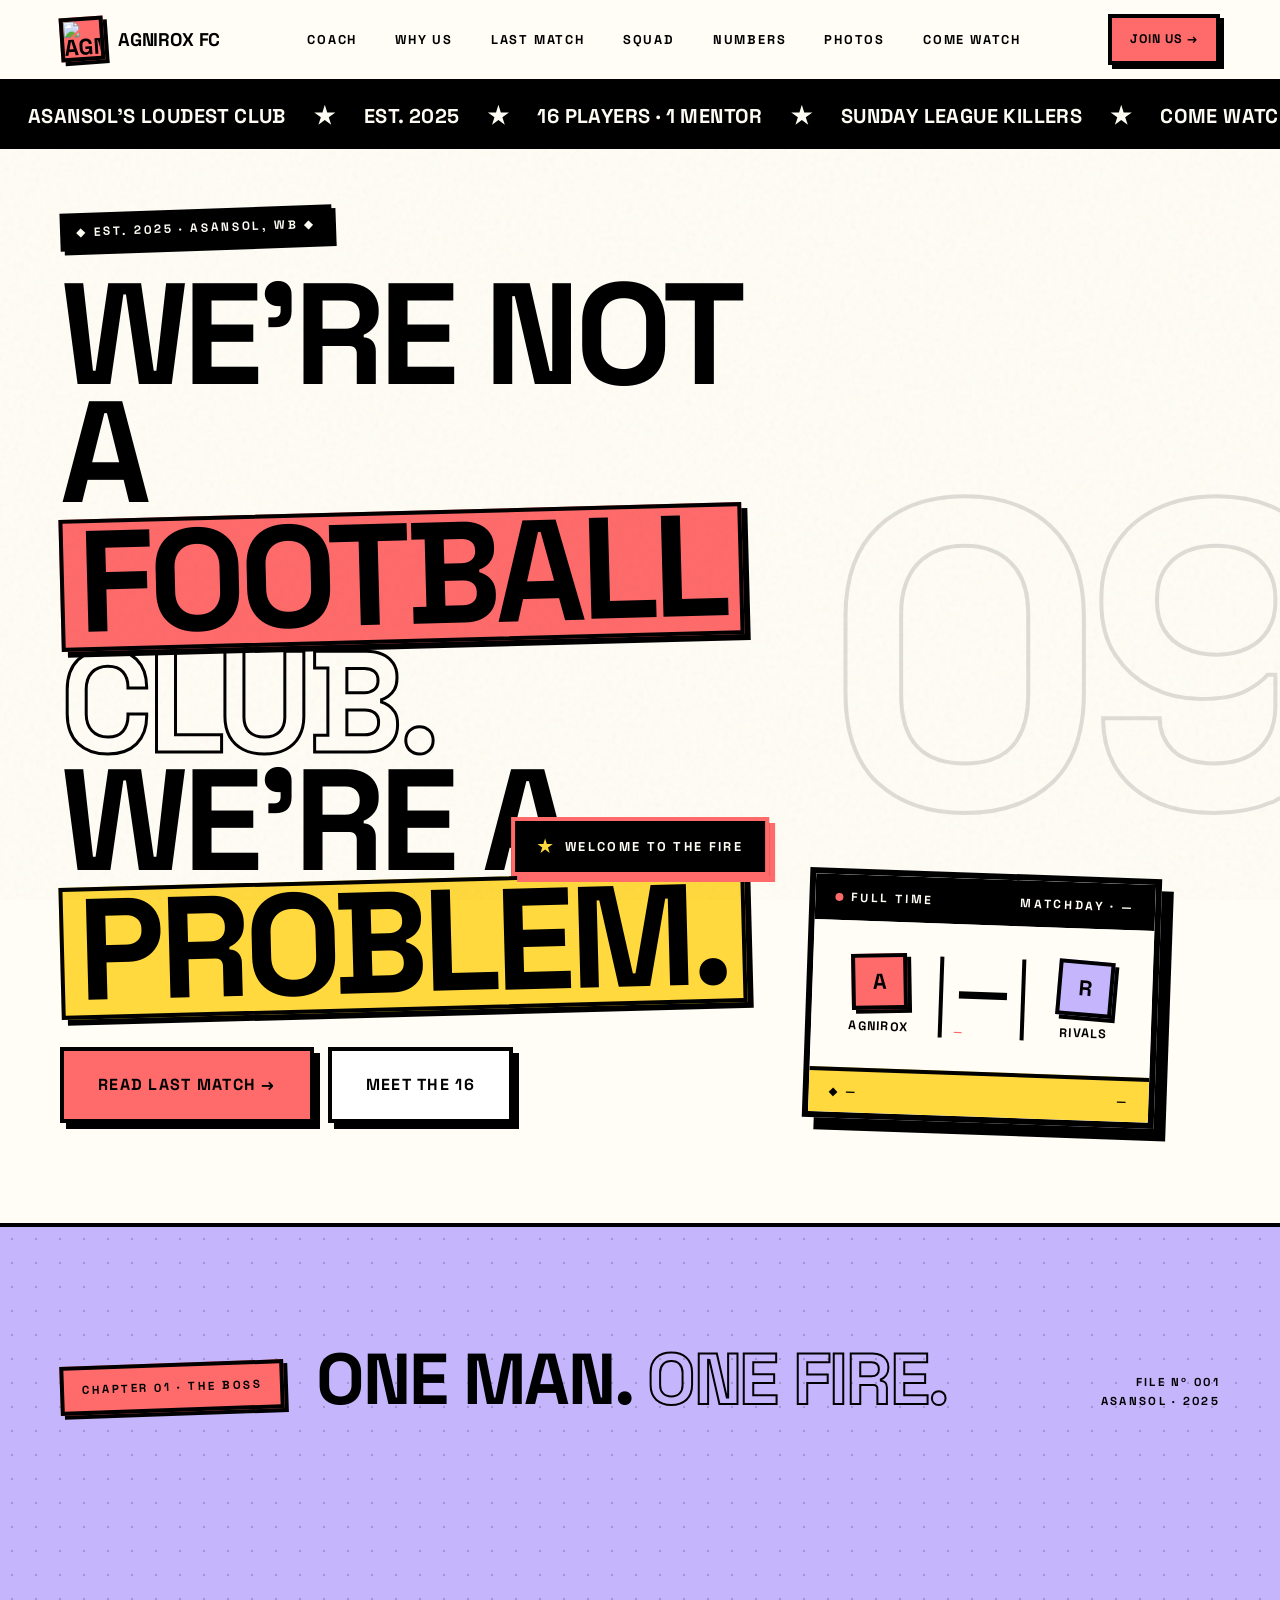
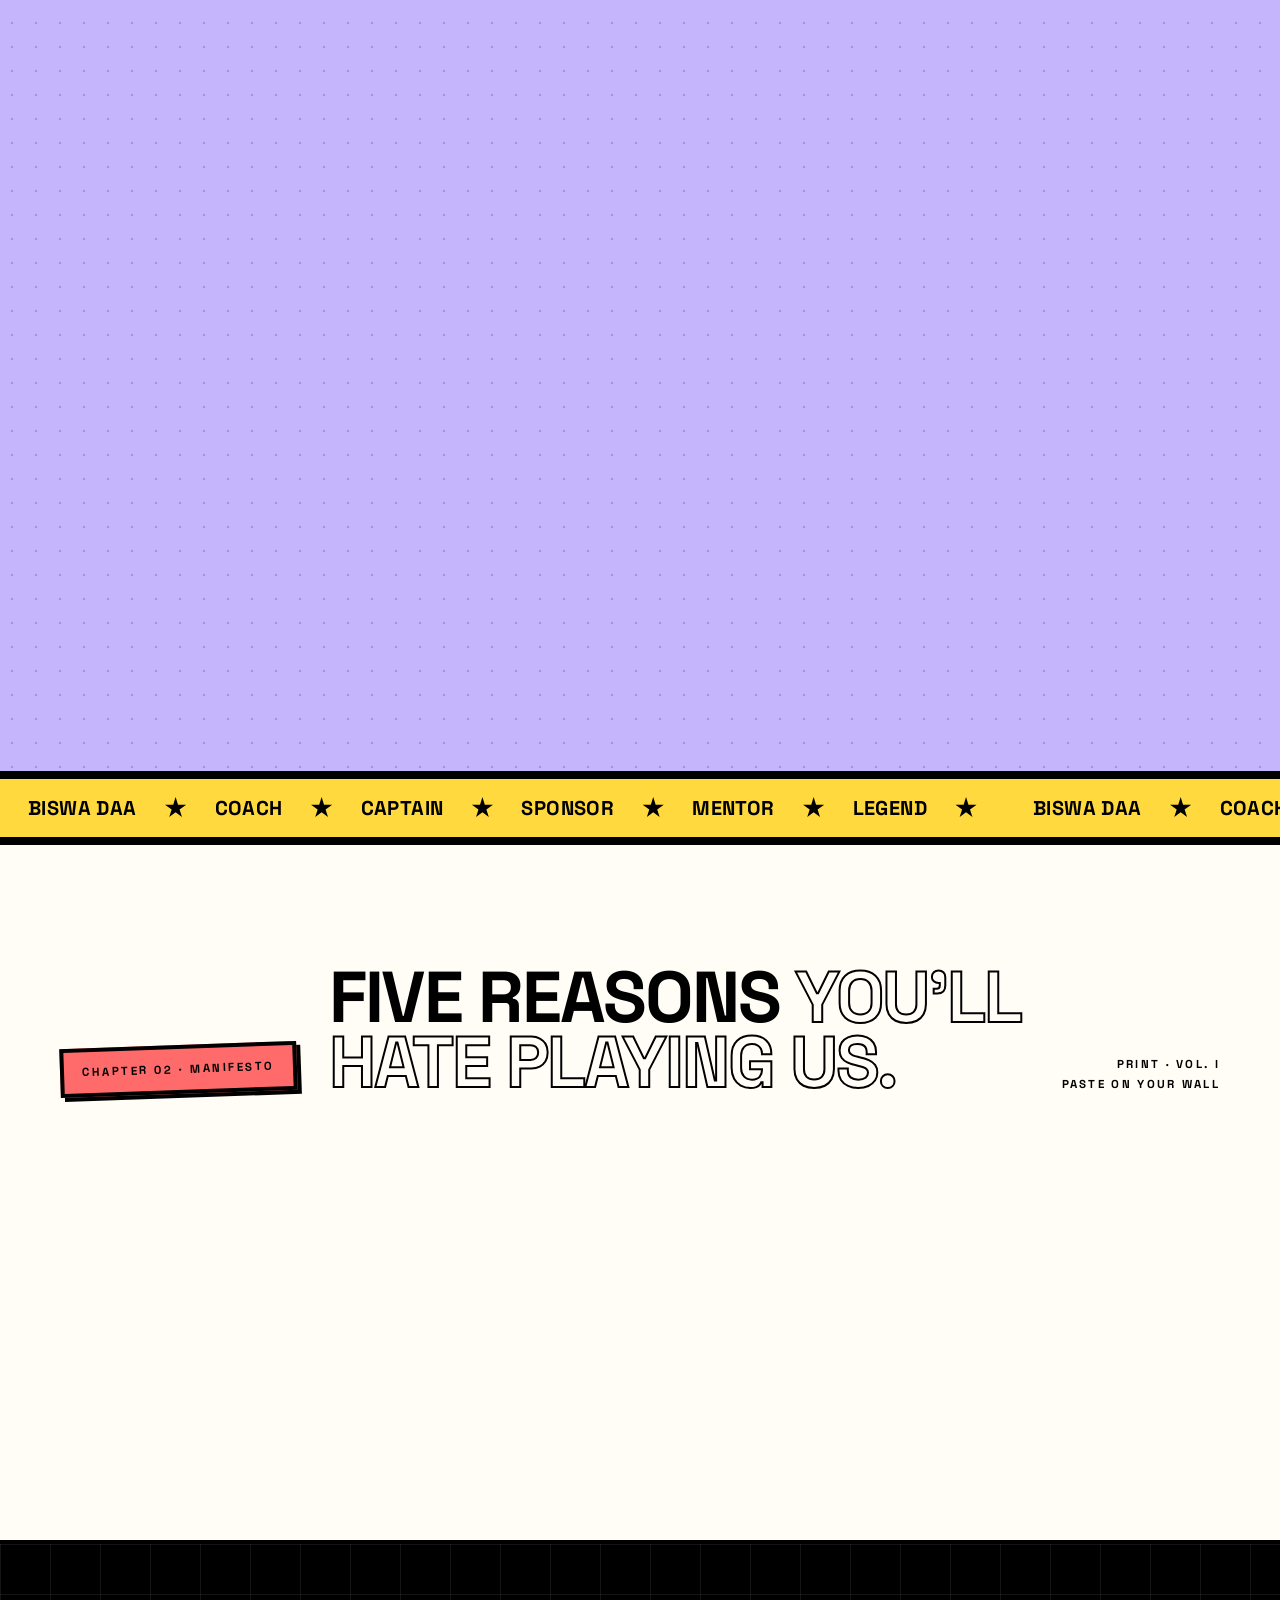
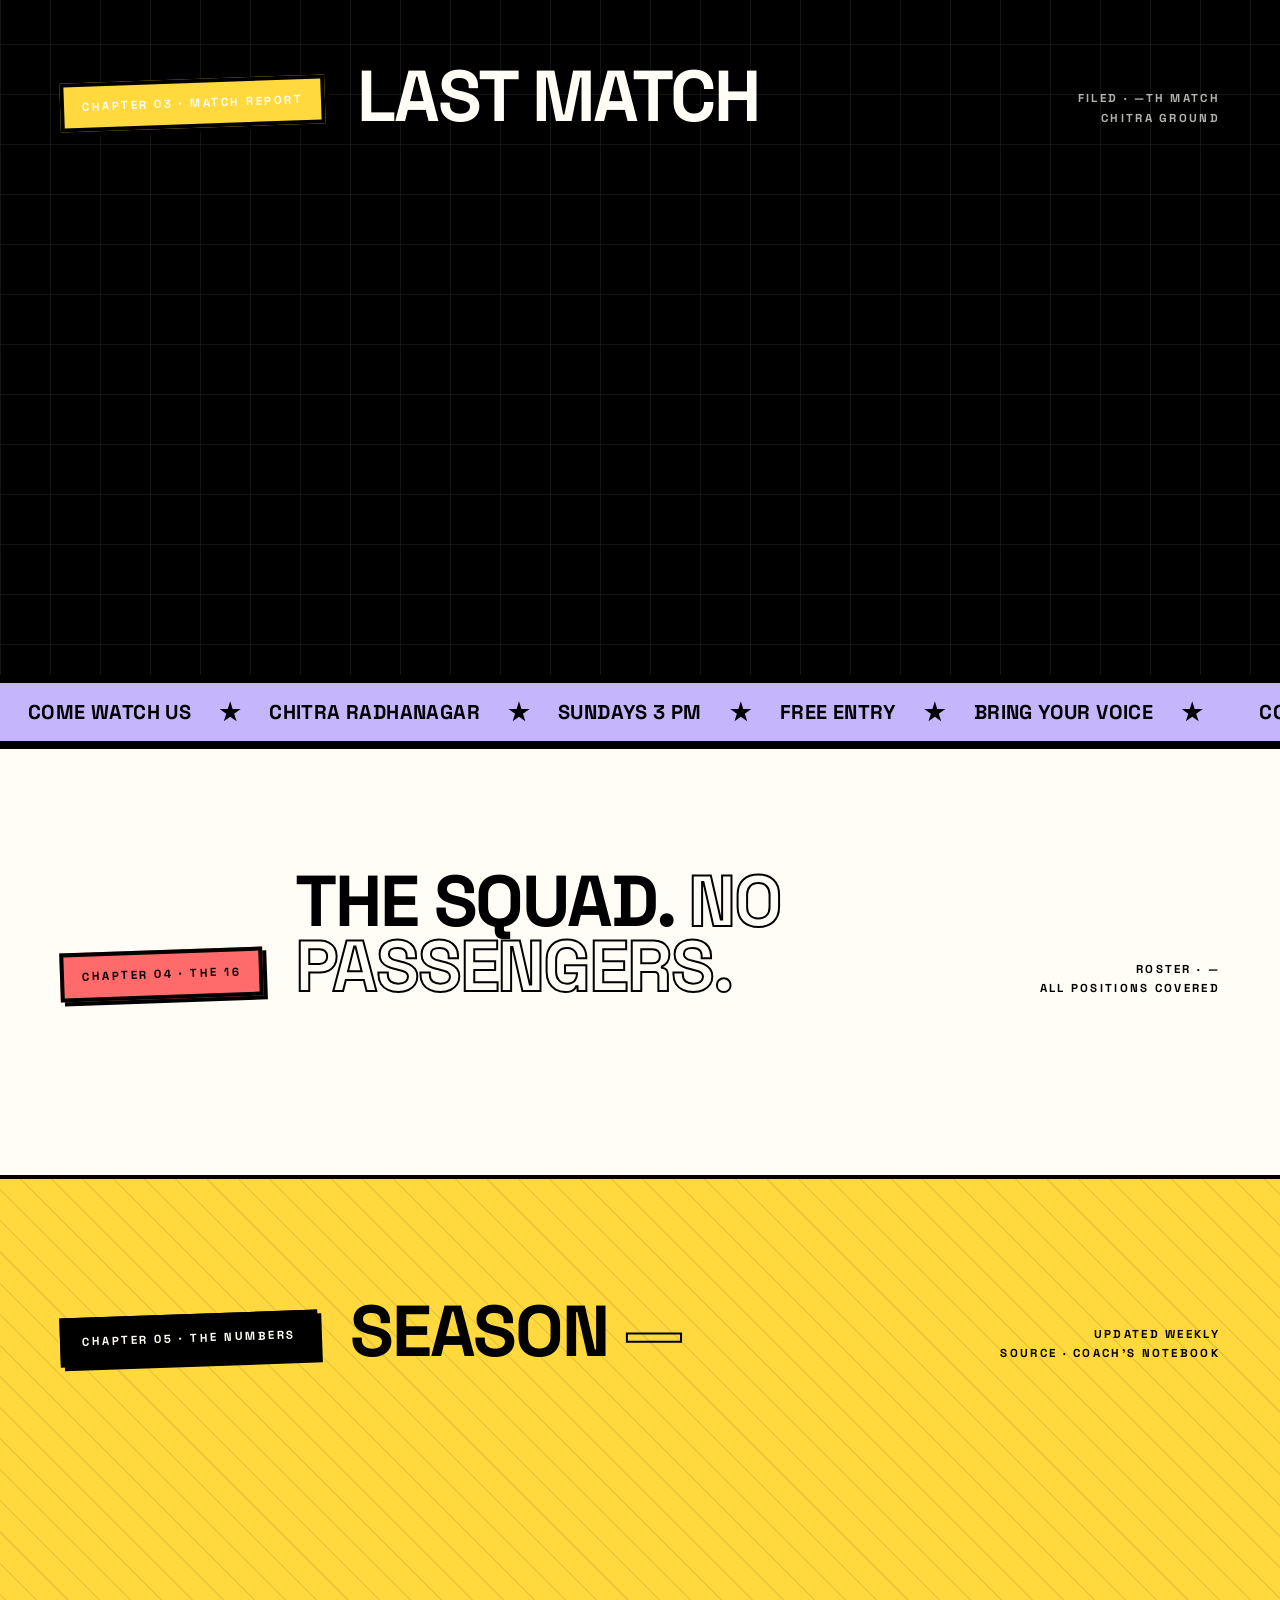
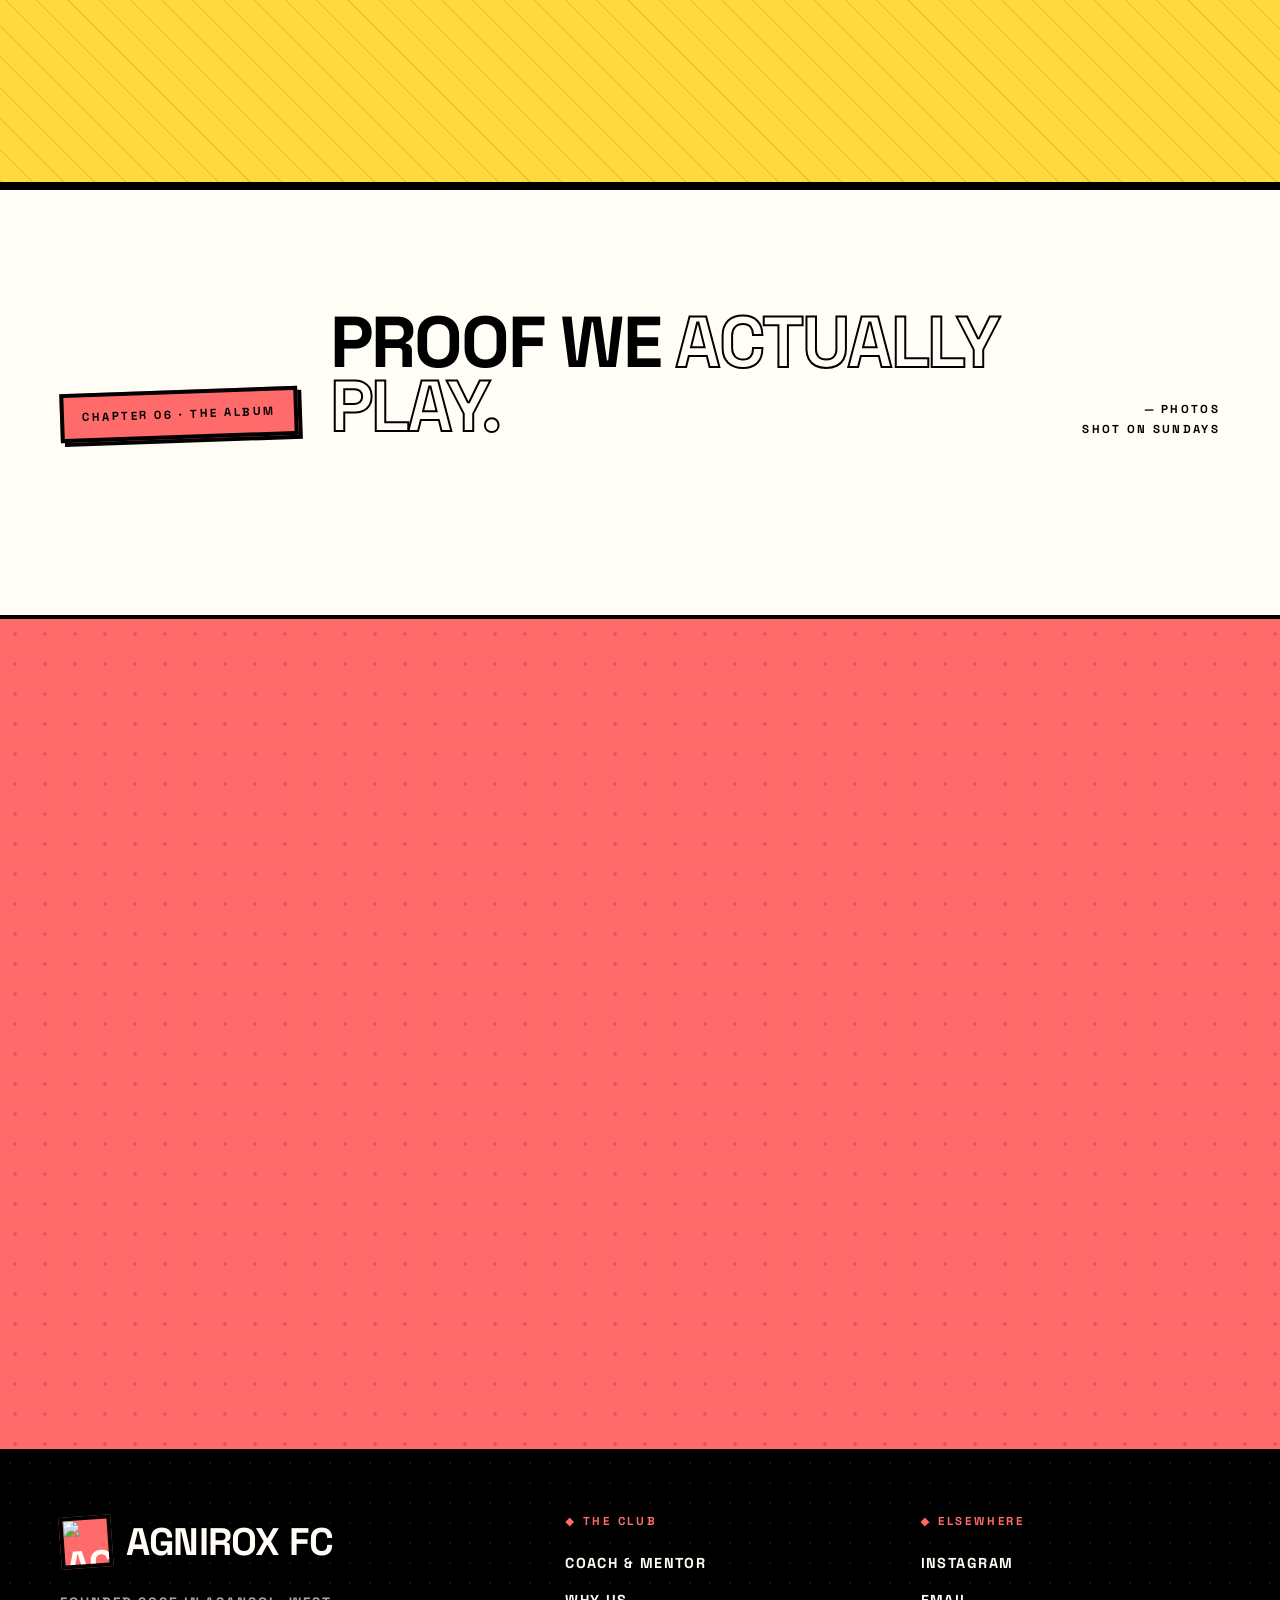
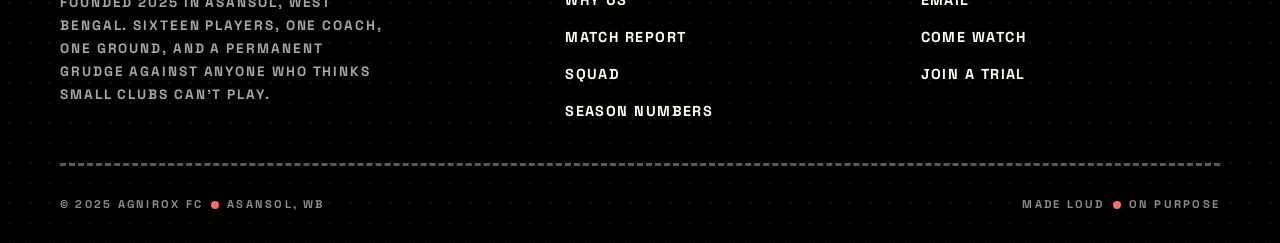
==== commit a20a339d: "Switch index.html to Supabase" ====
--- a/index.html
+++ b/index.html
@@ -943,7 +943,6 @@
 <!-- ============================================================
      CLOUD CONFIG LOADER
      ============================================================ -->
-<script src="config.js"></script>
 <script>
 (function(){
   'use strict';
@@ -951,15 +950,11 @@
   // ============================================================
   // CONFIG
   // ============================================================
-  const CFG = window.AGNIROX_CONFIG || {};
-  const BIN_ID  = CFG.BIN_ID;
-  const API_KEY = CFG.API_KEY;
-  const POLL_MS = CFG.POLL_MS || 30000;
-  const CACHE_KEY = 'agnirox_cloud_cache_v1';
-
-  const cloudReady = BIN_ID && API_KEY &&
-    BIN_ID !== 'PASTE_YOUR_BIN_ID_HERE' &&
-    API_KEY !== 'PASTE_YOUR_API_KEY_HERE';
+ const SUPABASE_URL  = 'https://qjmgqkuoapaegjlpt.supabase.co';
+const SUPABASE_ANON = 'eyJhbGciOiJIUzI1NiIsInR5cCI6IkpXVCJ9.eyJpc3MiOiJzdXBhYmFzZSIsInJlZiI6InFxaW1ncWdrdW9hcGFhZWdqbHB0Iiwicm9sZSI6ImFub24iLCJpYXQiOjE3OTE3MzA5MDIsImV4cCI6MjEwNzMwNjkwMn0.0fxipDU2eImKyaxkXXhTotSNFtv01ixMjAfwAzyac-g';
+const POLL_MS = 30000;
+const CACHE_KEY = 'agnirox_cloud_cache_v1';
+const cloudReady = true;
 
   // ============================================================
   // STATE
@@ -995,21 +990,25 @@
   // ============================================================
   // CLOUD FETCH
   // ============================================================
-  async function fetchFromCloud() {
-    if (!cloudReady) return null;
-    try {
-      const res = await fetch(`https://api.jsonbin.io/v3/b/${BIN_ID}/latest`, {
-        headers: { 'X-Master-Key': API_KEY }
-      });
-      if (!res.ok) throw new Error(`HTTP ${res.status}`);
-      const json = await res.json();
-      // JSONBin wraps the payload in .record
-      return json.record || json;
-    } catch (e) {
-      console.warn('[Agnirox] Cloud fetch failed:', e.message);
-      return null;
-    }
-  }
+async function fetchFromCloud() {
+  try {
+    const res = await fetch(
+      `${SUPABASE_URL}/rest/v1/content?id=eq.1&select=data`,
+      {
+        headers: {
+          'apikey': SUPABASE_ANON,
+          'Authorization': `Bearer ${SUPABASE_ANON}`
+        }
+      }
+    );
+    if (!res.ok) throw new Error('HTTP ' + res.status);
+    const rows = await res.json();
+    return rows[0]?.data || null;
+  } catch (e) {
+    console.warn('[Agnirox] Supabase fetch failed:', e.message);
+    return null;
+  }
+}
 
   // ============================================================
   // RENDER — everything reads from D
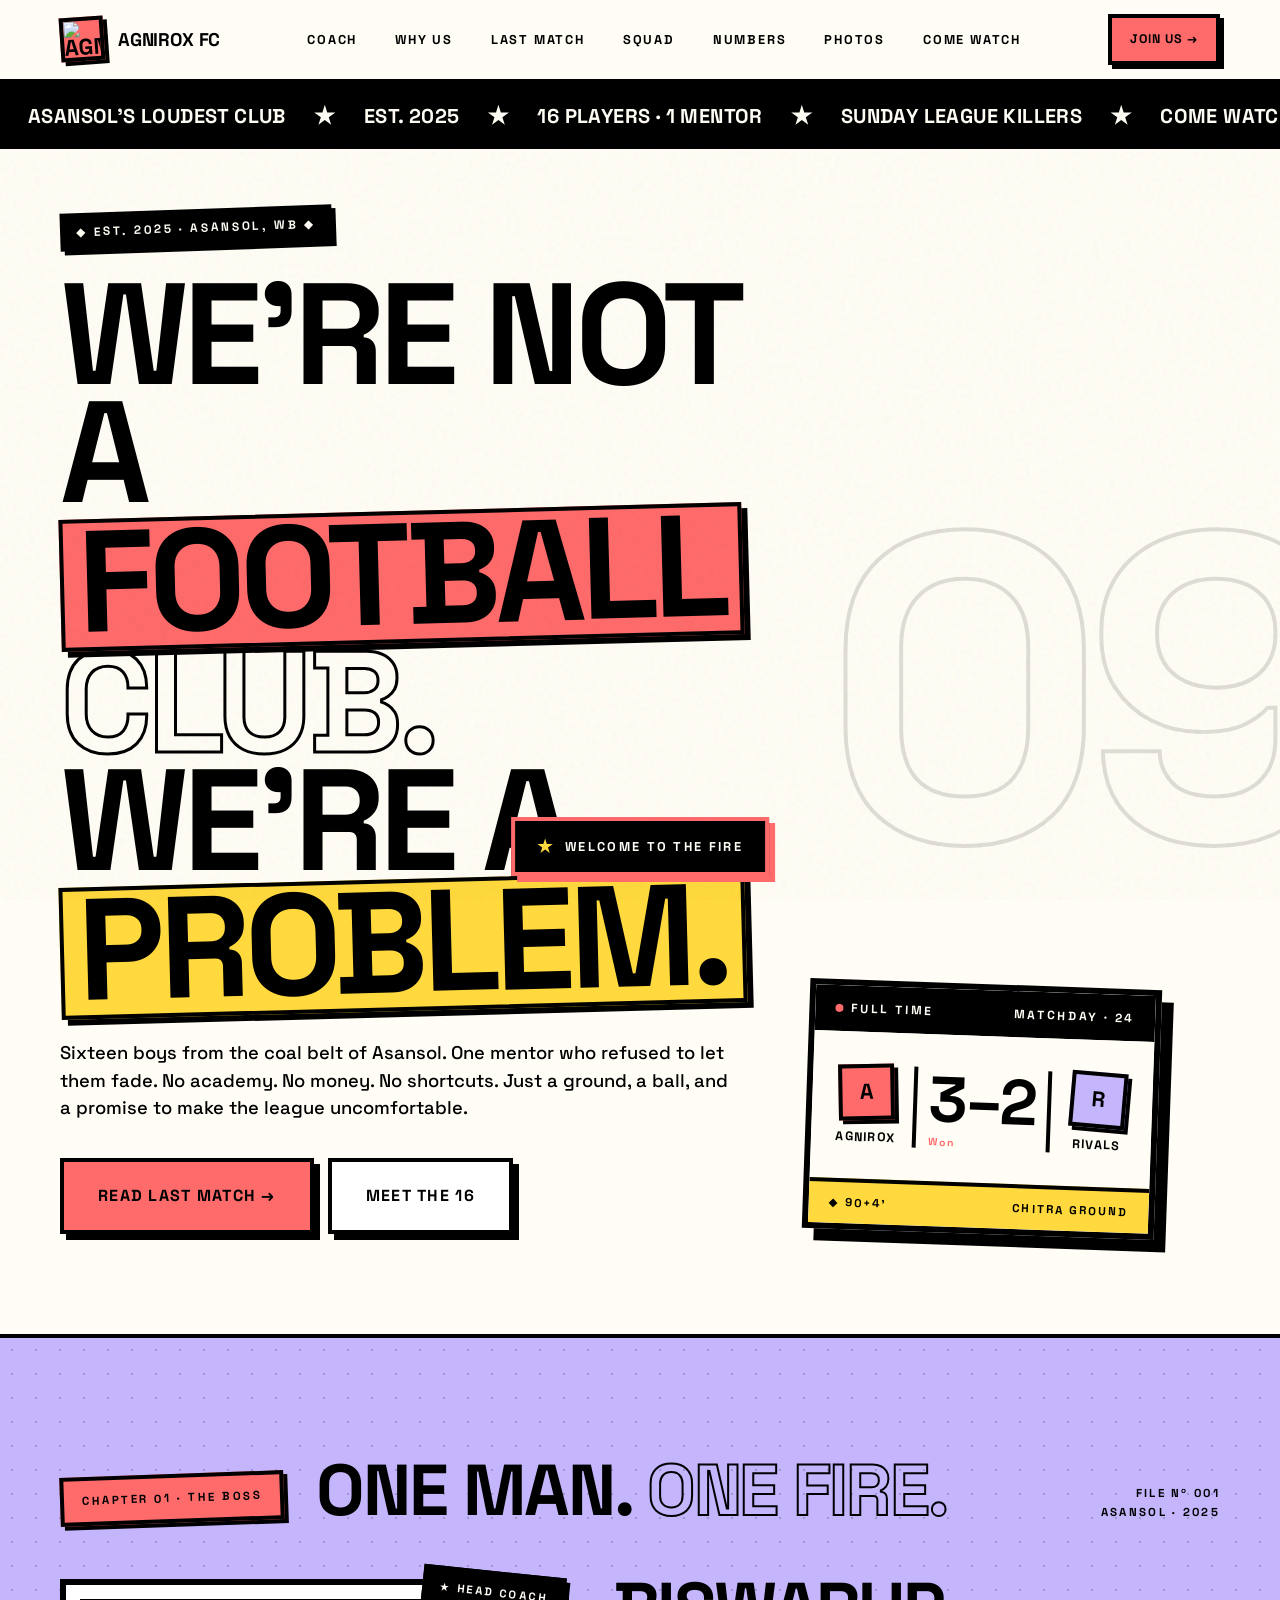
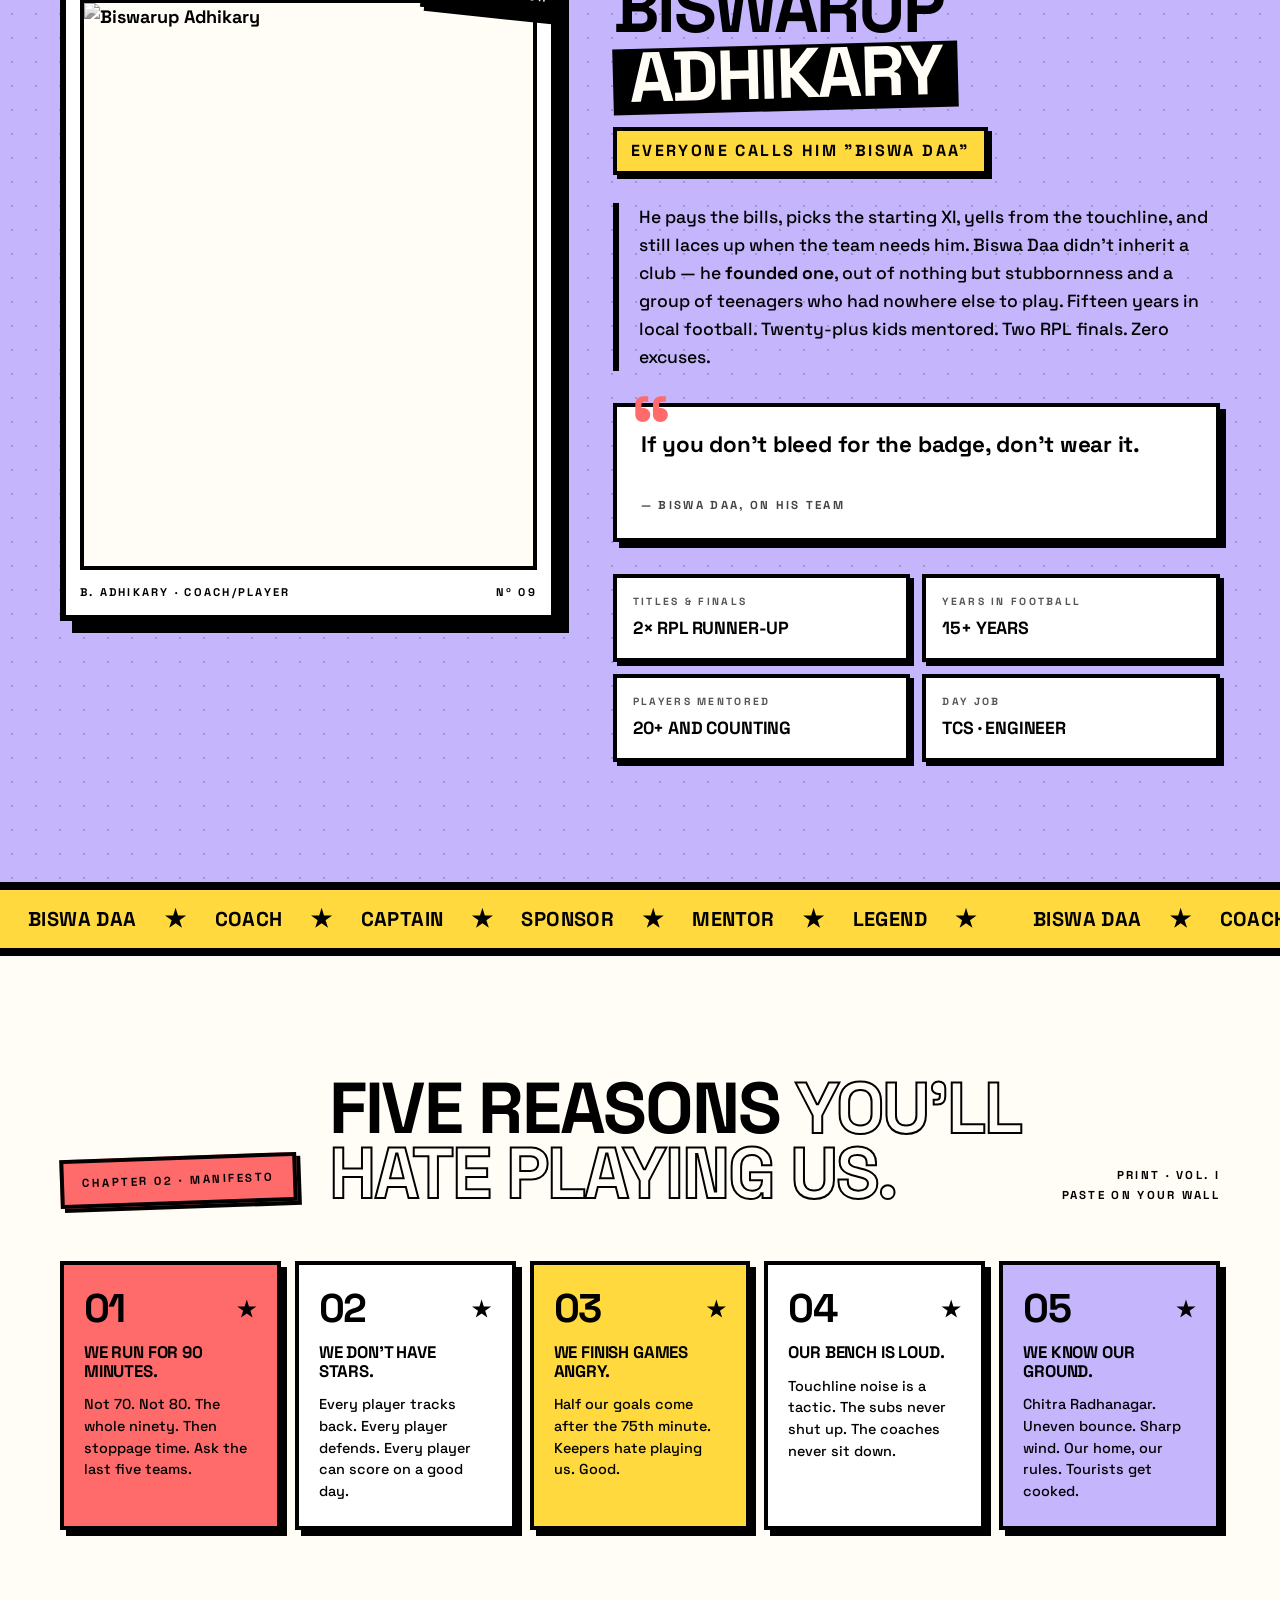
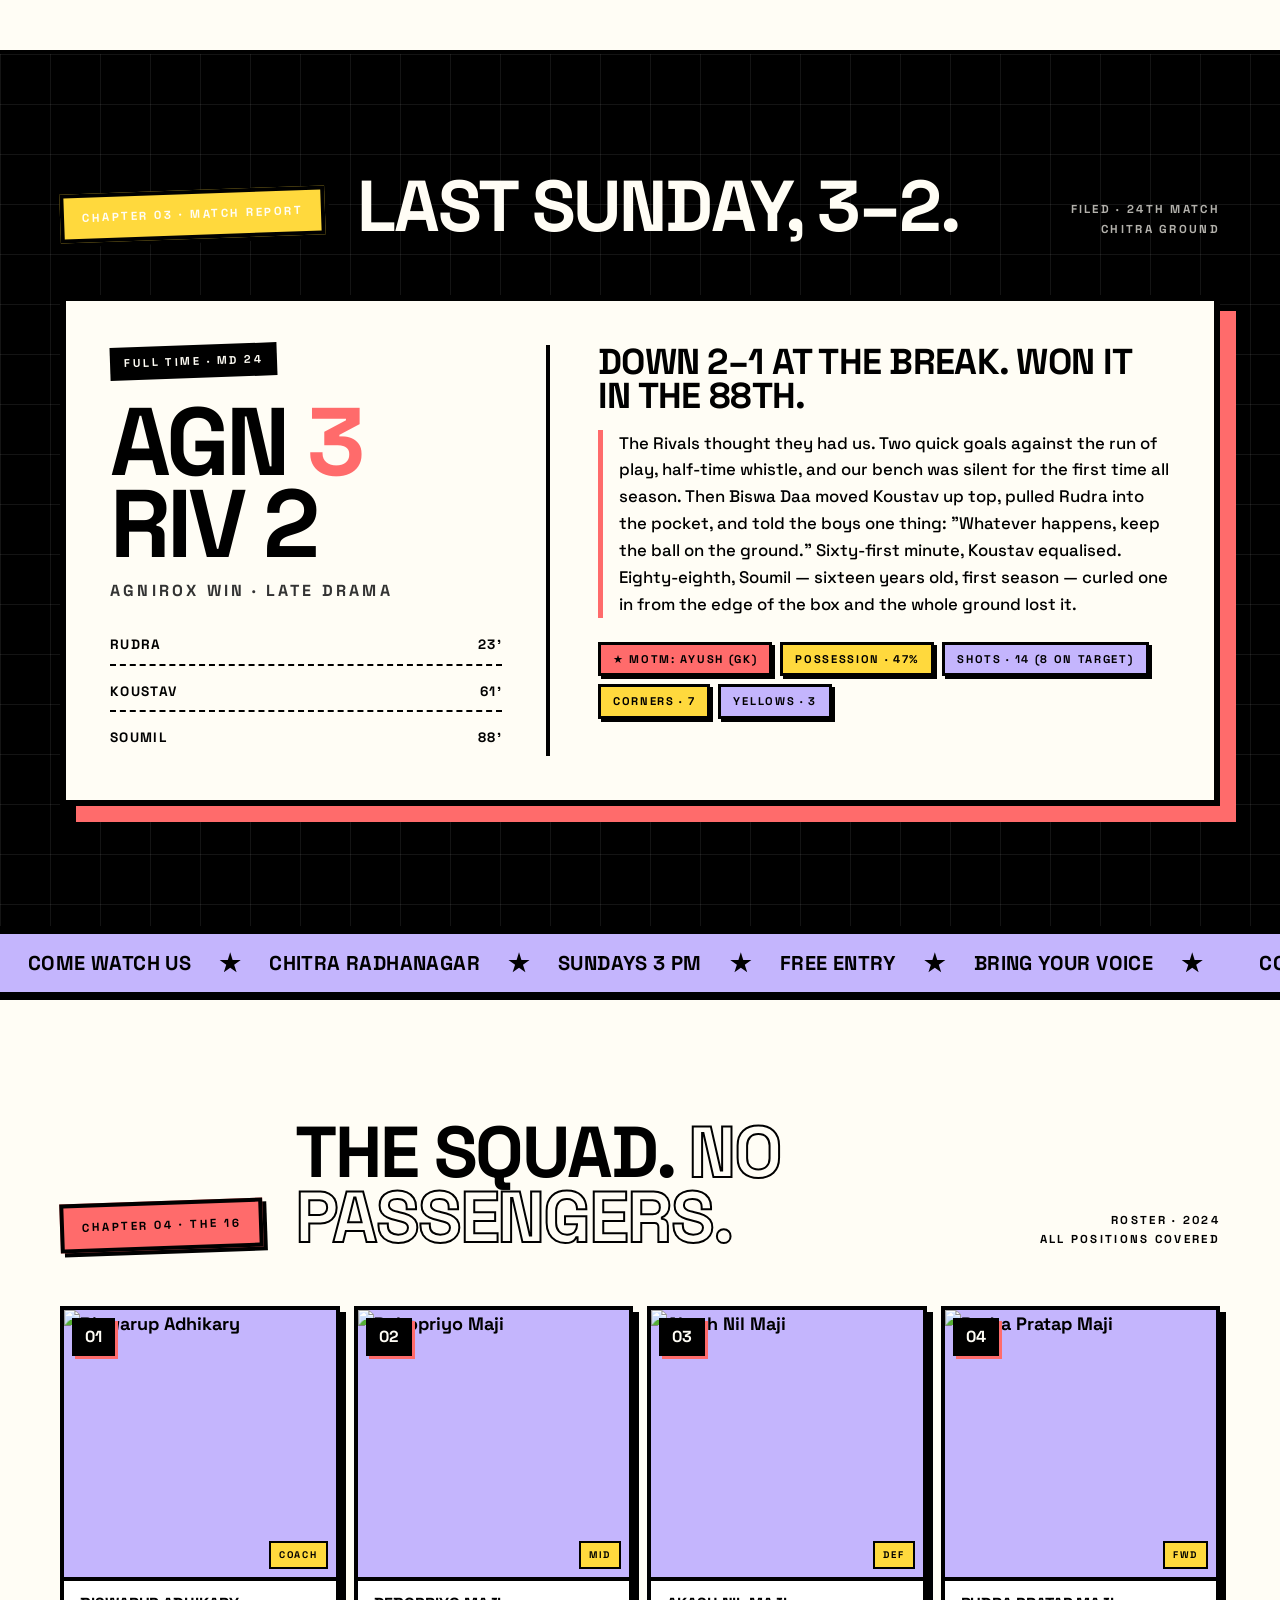
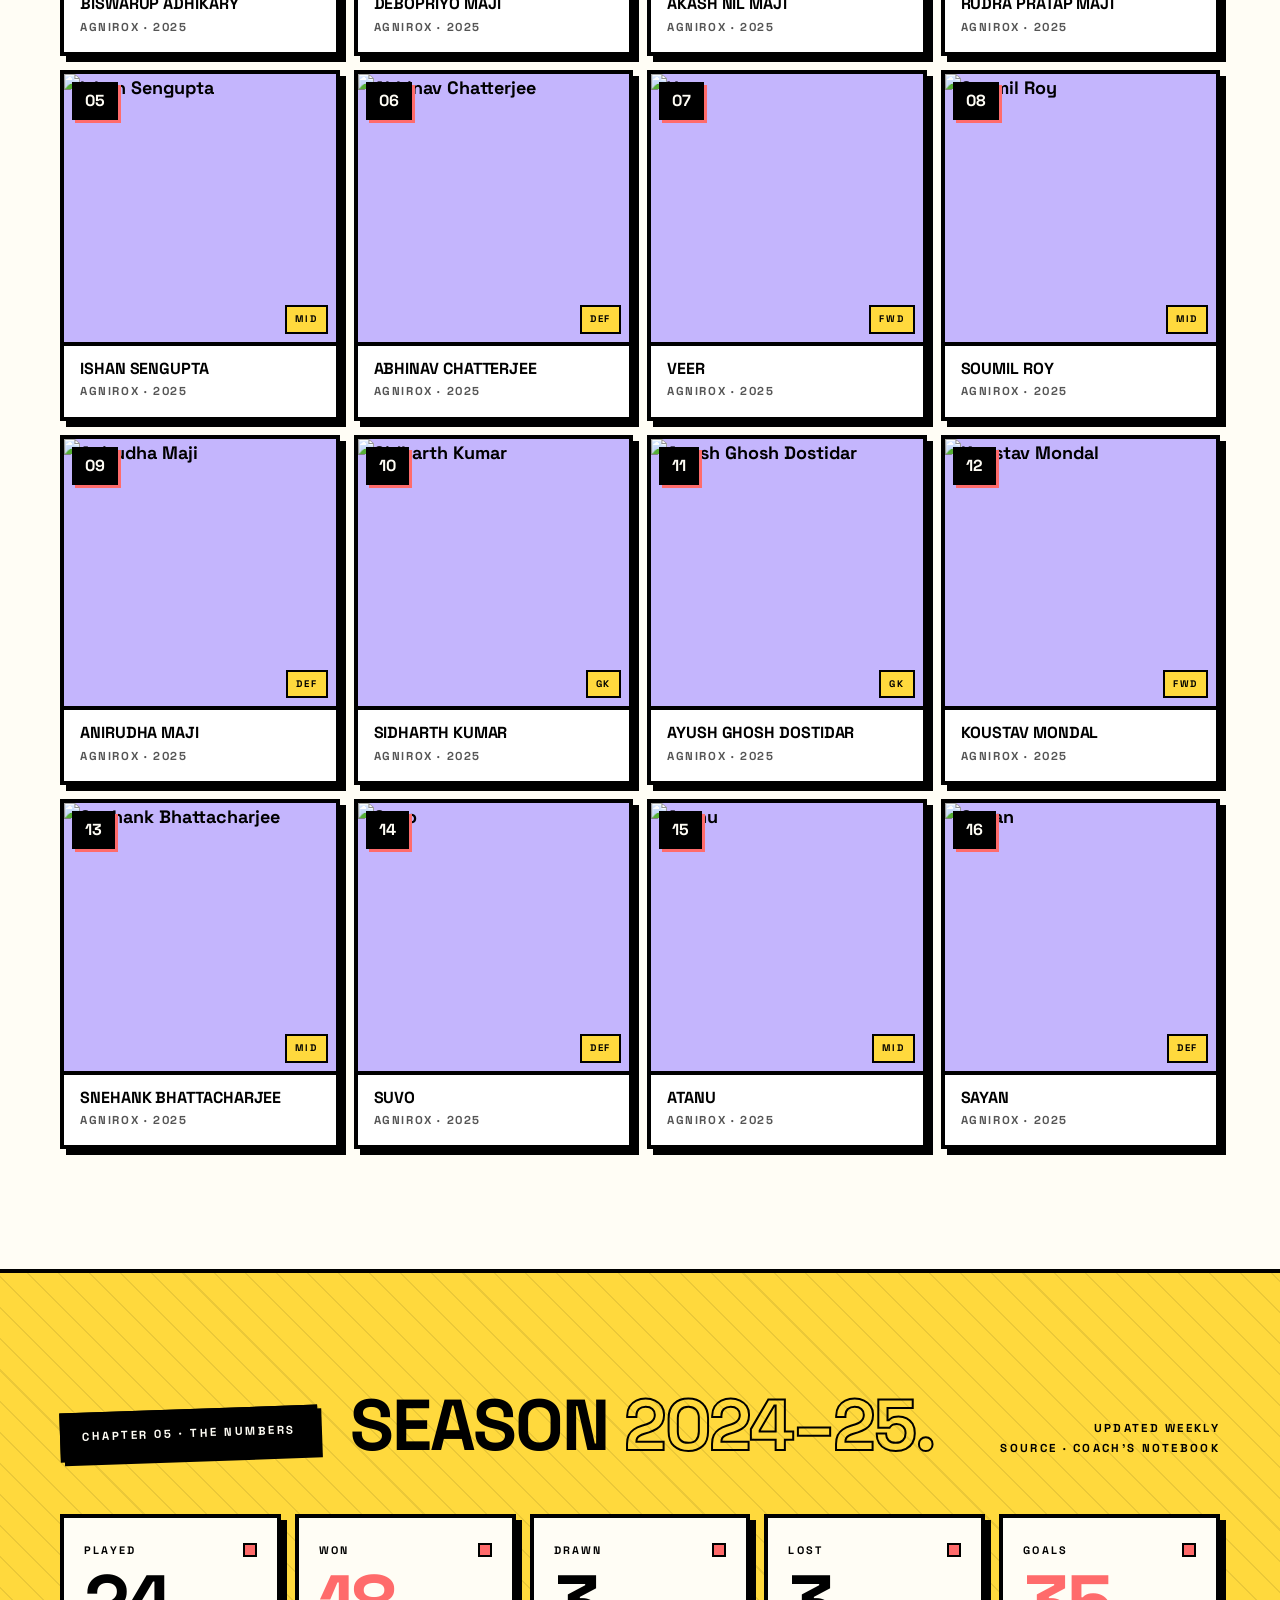
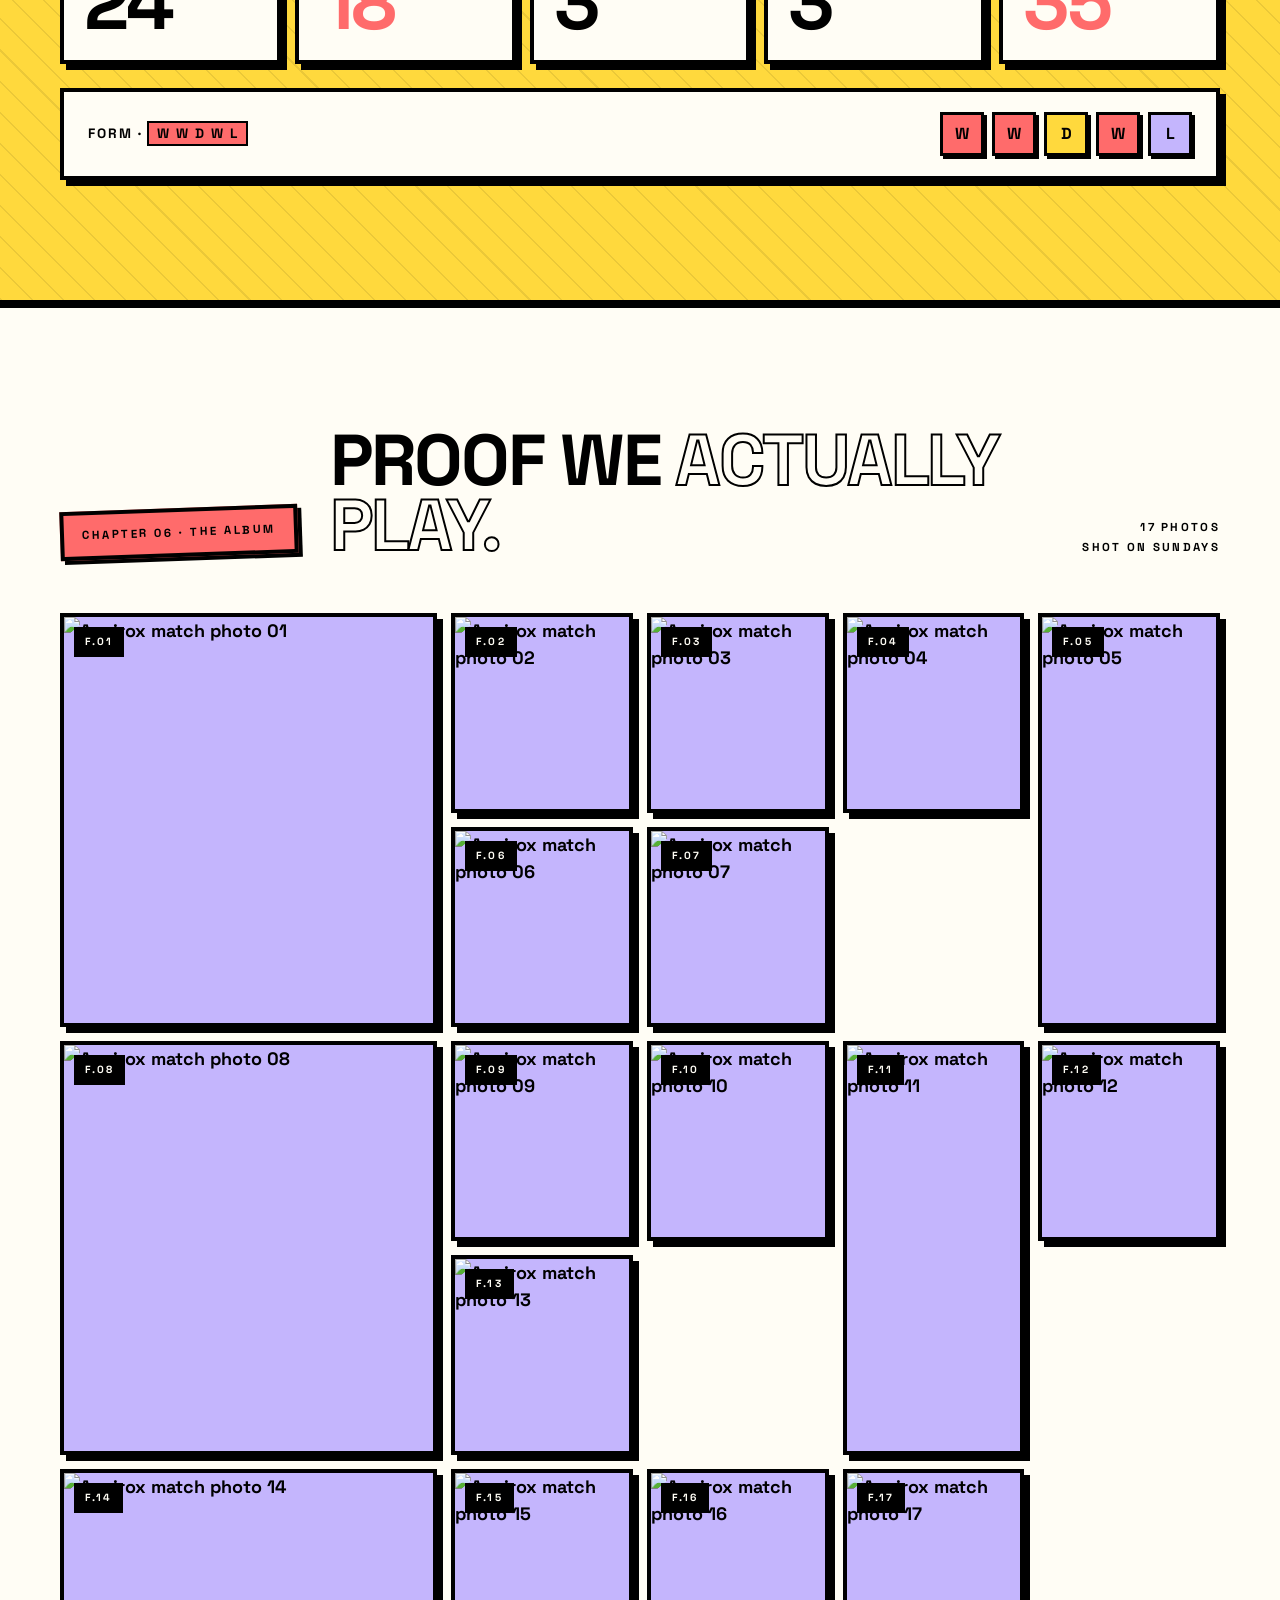
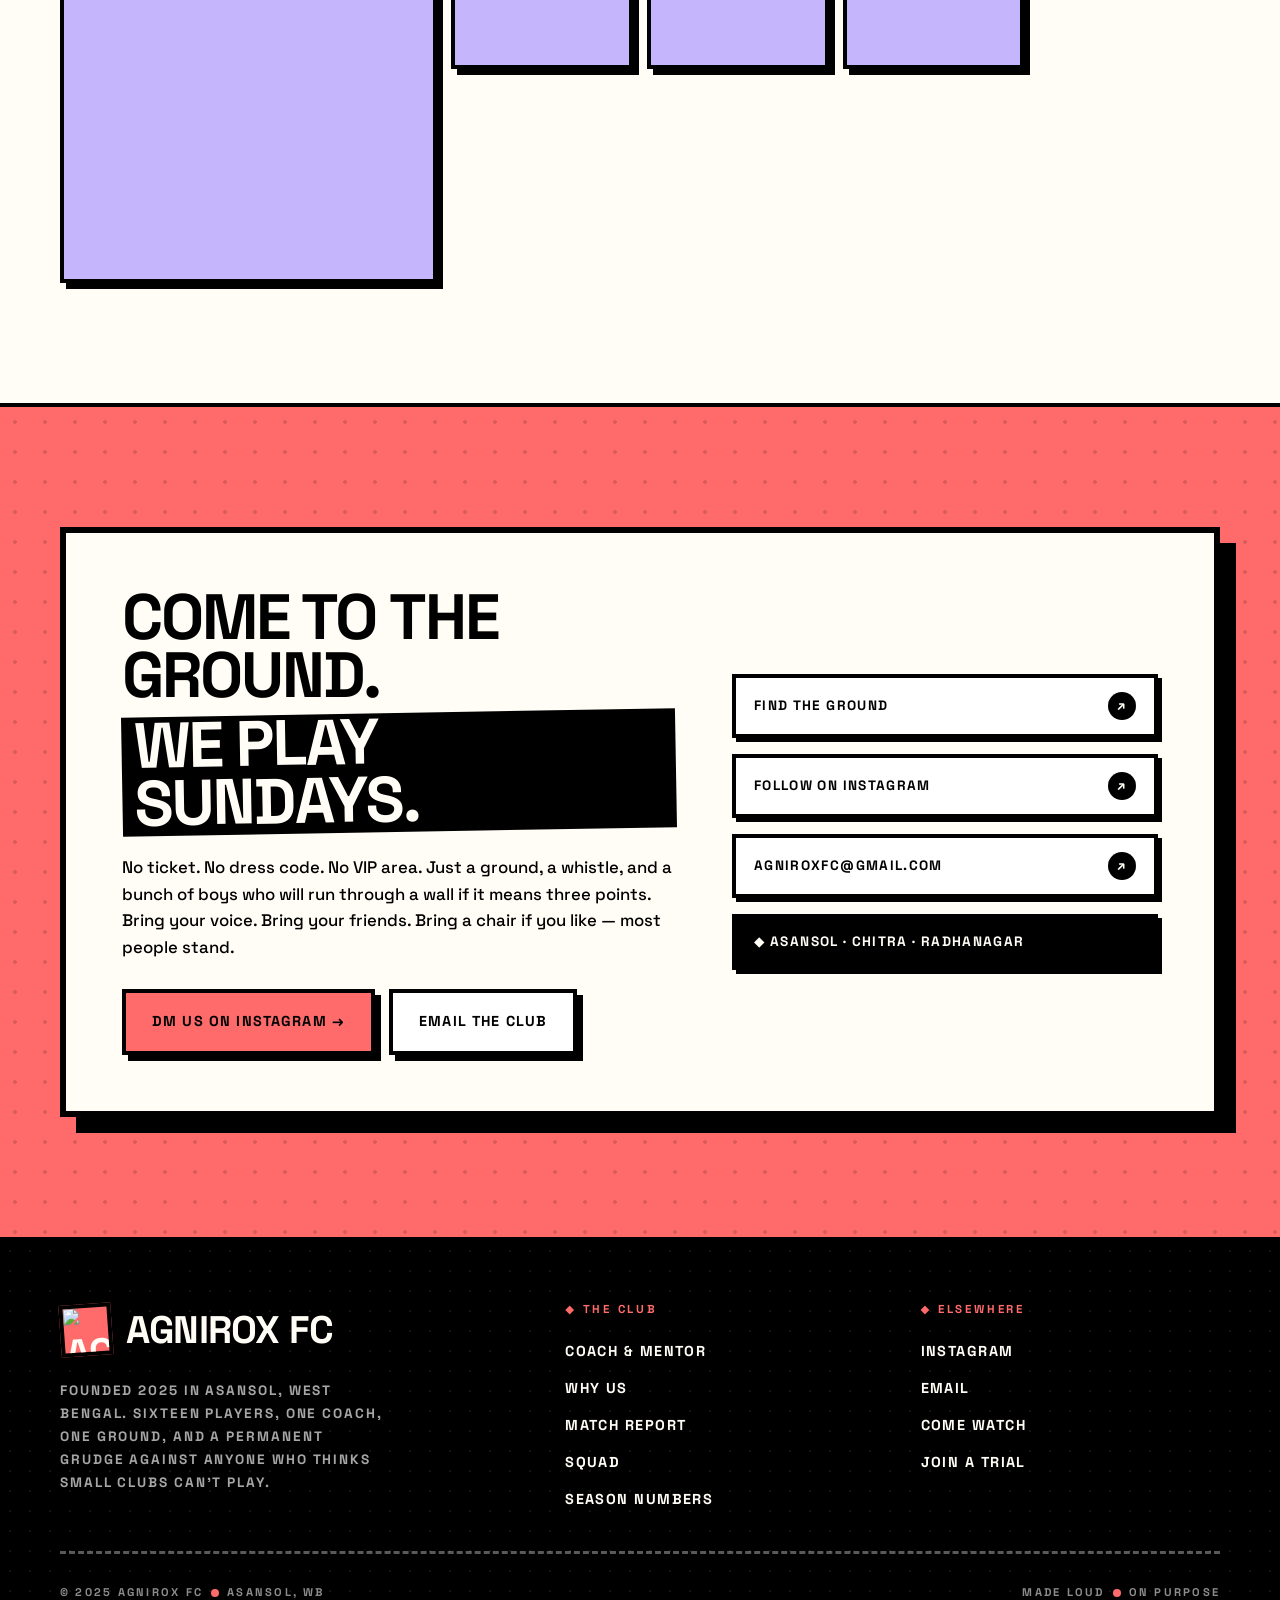
==== commit 41378f61: "Error Fixed , Connected with backend + Supabase" ====
--- a/index.html
+++ b/index.html
@@ -8,95 +8,44 @@
 <link rel="preconnect" href="https://fonts.gstatic.com" crossorigin>
 <link href="https://fonts.googleapis.com/css2?family=Space+Grotesk:wght@400;500;600;700;900&display=swap" rel="stylesheet">
 <style>
-  /* ==========================================================
-     DESIGN TOKENS — Neo-Brutalism
-     ========================================================== */
   :root{
-    --cream:      #FFFDF5;
-    --ink:        #000000;
-    --accent:     #FF6B6B;
-    --secondary:  #FFD93D;
-    --muted:      #C4B5FD;
-    --white:      #FFFFFF;
-
-    --border-thin:   2px solid var(--ink);
-    --border:        4px solid var(--ink);
-    --border-thick:  6px solid var(--ink);
-
-    --shadow-sm:  4px 4px 0 0 var(--ink);
-    --shadow:     6px 6px 0 0 var(--ink);
-    --shadow-lg:  12px 12px 0 0 var(--ink);
-    --shadow-xl:  16px 16px 0 0 var(--ink);
-
-    --font: 'Space Grotesk', system-ui, -apple-system, sans-serif;
-  }
-
+    --cream:#FFFDF5; --ink:#000000; --accent:#FF6B6B; --secondary:#FFD93D; --muted:#C4B5FD; --white:#FFFFFF;
+    --border-thin:2px solid var(--ink); --border:4px solid var(--ink); --border-thick:6px solid var(--ink);
+    --shadow-sm:4px 4px 0 0 var(--ink); --shadow:6px 6px 0 0 var(--ink);
+    --shadow-lg:12px 12px 0 0 var(--ink); --shadow-xl:16px 16px 0 0 var(--ink);
+    --font:'Space Grotesk', system-ui, -apple-system, sans-serif;
+  }
   *,*::before,*::after{margin:0;padding:0;box-sizing:border-box}
   html{scroll-behavior:smooth}
   body{
-    font-family:var(--font);font-weight:700;
-    background:var(--cream);color:var(--ink);
-    font-size:18px;line-height:1.5;overflow-x:hidden;
-    -webkit-font-smoothing:antialiased;cursor:crosshair;
+    font-family:var(--font);font-weight:700;background:var(--cream);color:var(--ink);
+    font-size:18px;line-height:1.5;overflow-x:hidden;-webkit-font-smoothing:antialiased;cursor:crosshair;
   }
   body::before{
-    content:'';position:fixed;inset:0;pointer-events:none;z-index:100;
-    opacity:.06;mix-blend-mode:multiply;
+    content:'';position:fixed;inset:0;pointer-events:none;z-index:100;opacity:.06;mix-blend-mode:multiply;
     background-image:url("data:image/svg+xml,%3Csvg viewBox='0 0 200 200' xmlns='http://www.w3.org/2000/svg'%3E%3Cfilter id='n'%3E%3CfeTurbulence type='fractalNoise' baseFrequency='0.85' numOctaves='3' stitchTiles='stitch'/%3E%3C/filter%3E%3Crect width='100%25' height='100%25' filter='url(%23n)'/%3E%3C/svg%3E");
   }
   ::selection{background:var(--accent);color:var(--ink)}
   a{color:inherit;text-decoration:none}
   button{font-family:inherit;cursor:crosshair}
   img{display:block;max-width:100%}
-
   .wrap{max-width:1400px;margin:0 auto;padding:0 20px}
   @media (min-width:768px){ .wrap{padding:0 40px} }
   @media (min-width:1200px){ .wrap{padding:0 60px} }
-
   section{position:relative;padding:80px 0}
   @media (min-width:768px){ section{padding:120px 0} }
 
-  /* ==========================================================
-     PHOTO FILTERS
-     Default: color. On hover: B/W.
-     .photo-invert: B/W by default → color on hover (coach only)
-     ========================================================== */
-  .photo{
-    filter:grayscale(0) contrast(1.05);
-    transition:filter .3s linear, transform .3s linear;
-  }
-  .photo-hover:hover .photo,
-  .photo-hover:focus-within .photo{
-    filter:grayscale(1) contrast(1.15);
-    transform:scale(1.05);
-  }
-  .photo-invert .photo{
-    filter:grayscale(1) contrast(1.15);
-  }
-  .photo-invert:hover .photo,
-  .photo-invert:focus-within .photo{
-    filter:grayscale(0) contrast(1.05);
-    transform:scale(1.02);
-  }
-
-  /* ==========================================================
-     TYPOGRAPHY
-     ========================================================== */
-  .display{font-weight:900;font-size:clamp(3rem,12vw,10rem);line-height:.82;letter-spacing:-.04em;text-transform:uppercase}
-  .h2{font-weight:900;font-size:clamp(2.25rem,6vw,5rem);line-height:.9;letter-spacing:-.03em;text-transform:uppercase}
-  .body{font-weight:500;font-size:1.05rem;line-height:1.55}
-  .label{font-weight:900;font-size:.75rem;letter-spacing:.22em;text-transform:uppercase}
-
-  /* ==========================================================
-     BUTTONS
-     ========================================================== */
+  /* PHOTO FILTERS */
+  .photo{filter:grayscale(0) contrast(1.05);transition:filter .3s linear, transform .3s linear}
+  .photo-hover:hover .photo,.photo-hover:focus-within .photo{filter:grayscale(1) contrast(1.15);transform:scale(1.05)}
+  .photo-invert .photo{filter:grayscale(1) contrast(1.15)}
+  .photo-invert:hover .photo,.photo-invert:focus-within .photo{filter:grayscale(0) contrast(1.05);transform:scale(1.02)}
+
+  /* BUTTONS */
   .btn{
-    display:inline-flex;align-items:center;gap:12px;
-    font-family:var(--font);font-weight:900;
-    font-size:.9rem;letter-spacing:.08em;text-transform:uppercase;
-    padding:18px 26px;
-    border:var(--border);background:var(--white);color:var(--ink);
-    box-shadow:var(--shadow);
+    display:inline-flex;align-items:center;gap:12px;font-family:var(--font);font-weight:900;
+    font-size:.9rem;letter-spacing:.08em;text-transform:uppercase;padding:18px 26px;
+    border:var(--border);background:var(--white);color:var(--ink);box-shadow:var(--shadow);
     transition:transform .1s linear, box-shadow .1s linear, background .15s linear;
   }
   .btn:hover{background:var(--secondary)}
@@ -107,22 +56,18 @@
   .btn-sm{padding:12px 18px;font-size:.78rem;box-shadow:var(--shadow-sm)}
   .btn-sm:active{transform:translate(4px,4px)}
 
-  /* ==========================================================
-     NAV
-     ========================================================== */
+  /* NAV */
   .nav{position:sticky;top:0;z-index:900;background:var(--cream);border-bottom:var(--border)}
   .nav-inner{display:flex;align-items:center;justify-content:space-between;gap:20px;padding:14px 20px}
   @media (min-width:768px){ .nav-inner{padding:14px 40px} }
   @media (min-width:1200px){ .nav-inner{padding:14px 60px} }
-
   .logo{display:flex;align-items:center;gap:14px;font-weight:900;font-size:1.15rem;letter-spacing:-.01em;text-transform:uppercase}
   .logo-mark{
-    width:44px;height:44px;background:var(--accent);border:var(--border);
-    box-shadow:var(--shadow-sm);display:flex;align-items:center;justify-content:center;
-    font-weight:900;font-size:1.4rem;line-height:1;transform:rotate(-4deg);overflow:hidden;
+    width:44px;height:44px;background:var(--accent);border:var(--border);box-shadow:var(--shadow-sm);
+    display:flex;align-items:center;justify-content:center;font-weight:900;font-size:1.4rem;line-height:1;
+    transform:rotate(-4deg);overflow:hidden;
   }
   .logo-mark img{width:100%;height:100%;object-fit:cover}
-
   .nav-links{display:none;gap:6px;list-style:none}
   @media (min-width:1000px){ .nav-links{display:flex} }
   .nav-links a{
@@ -130,34 +75,28 @@
     padding:10px 14px;border:2px solid transparent;transition:all .12s linear;
   }
   .nav-links a:hover{border-color:var(--ink);background:var(--accent);box-shadow:var(--shadow-sm);transform:translate(-2px,-2px)}
-
   .nav-cta{display:none}
   @media (min-width:768px){ .nav-cta{display:inline-flex} }
-
   .burger{
-    display:flex;flex-direction:column;gap:5px;width:52px;height:52px;
-    background:var(--secondary);border:var(--border);box-shadow:var(--shadow-sm);
-    align-items:center;justify-content:center;
+    display:flex;flex-direction:column;gap:5px;width:52px;height:52px;background:var(--secondary);
+    border:var(--border);box-shadow:var(--shadow-sm);align-items:center;justify-content:center;
   }
   @media (min-width:1000px){ .burger{display:none} }
   .burger span{display:block;width:22px;height:3px;background:var(--ink);transition:transform .2s linear, opacity .2s linear}
   .burger.on span:nth-child(1){transform:translateY(8px) rotate(45deg)}
   .burger.on span:nth-child(2){opacity:0}
   .burger.on span:nth-child(3){transform:translateY(-8px) rotate(-45deg)}
-
   .mobile-menu{display:none;border-top:var(--border);background:var(--cream);padding:20px}
   .mobile-menu.open{display:block}
   @media (min-width:1000px){ .mobile-menu{display:none !important} }
   .mobile-menu ul{list-style:none;display:flex;flex-direction:column;gap:10px}
   .mobile-menu a{
-    display:block;padding:16px 18px;border:var(--border);background:var(--white);
-    box-shadow:var(--shadow-sm);font-weight:900;font-size:1rem;letter-spacing:.1em;text-transform:uppercase;
+    display:block;padding:16px 18px;border:var(--border);background:var(--white);box-shadow:var(--shadow-sm);
+    font-weight:900;font-size:1rem;letter-spacing:.1em;text-transform:uppercase;
   }
   .mobile-menu a:active{transform:translate(4px,4px);box-shadow:none}
 
-  /* ==========================================================
-     MARQUEE
-     ========================================================== */
+  /* MARQUEE */
   .marquee{overflow:hidden;white-space:nowrap;border-top:var(--border);border-bottom:var(--border);background:var(--ink);color:var(--cream);padding:14px 0}
   .marquee.yellow{background:var(--secondary);color:var(--ink)}
   .marquee.violet{background:var(--muted);color:var(--ink)}
@@ -172,76 +111,61 @@
   @keyframes tick{from{transform:translateX(0)}to{transform:translateX(-50%)}}
   @media (prefers-reduced-motion:reduce){ .marquee-track{animation:none} }
 
-  /* ==========================================================
-     HERO
-     ========================================================== */
+  /* HERO */
   .hero{padding:60px 0 100px;position:relative;overflow:hidden;background:var(--cream)}
   .hero-bg-num{
-    position:absolute;right:-4vw;top:30%;font-weight:900;
-    font-size:clamp(12rem,34vw,42rem);line-height:.8;color:transparent;
-    -webkit-text-stroke:4px var(--ink);opacity:.12;pointer-events:none;letter-spacing:-.05em;z-index:0;
+    position:absolute;right:-4vw;top:30%;font-weight:900;font-size:clamp(12rem,34vw,42rem);line-height:.8;
+    color:transparent;-webkit-text-stroke:4px var(--ink);opacity:.12;pointer-events:none;letter-spacing:-.05em;z-index:0;
   }
   .hero-grid{display:grid;gap:40px;position:relative;z-index:1;grid-template-columns:1fr}
   @media (min-width:1000px){ .hero-grid{grid-template-columns:1.15fr .85fr;gap:60px;align-items:end} }
-
   .hero-kicker{
-    display:inline-block;background:var(--ink);color:var(--cream);
-    font-weight:900;font-size:.75rem;letter-spacing:.22em;padding:10px 16px;text-transform:uppercase;
-    transform:rotate(-2deg);box-shadow:var(--shadow-sm);margin-bottom:28px;
+    display:inline-block;background:var(--ink);color:var(--cream);font-weight:900;font-size:.75rem;
+    letter-spacing:.22em;padding:10px 16px;text-transform:uppercase;transform:rotate(-2deg);
+    box-shadow:var(--shadow-sm);margin-bottom:28px;
   }
   .hero-title{font-weight:900;font-size:clamp(3rem,12vw,9rem);line-height:.82;letter-spacing:-.04em;text-transform:uppercase}
   .hero-title .line{display:block}
   .hero-title .highlight{
-    display:inline-block;background:var(--accent);padding:0 14px 6px;
-    border:var(--border);box-shadow:var(--shadow);transform:rotate(-1.5deg);
+    display:inline-block;background:var(--accent);padding:0 14px 6px;border:var(--border);
+    box-shadow:var(--shadow);transform:rotate(-1.5deg);
   }
   .hero-title .outline{display:inline-block;-webkit-text-stroke:3px var(--ink);color:transparent}
   @media (max-width:640px){ .hero-title .outline{-webkit-text-stroke:2px var(--ink)} }
-
   .hero-sub{margin-top:28px;font-weight:500;font-size:1.15rem;line-height:1.5;max-width:56ch}
-  .hero-sub strong{font-weight:900;background:var(--secondary);padding:0 4px;border-bottom:3px solid var(--ink)}
   .hero-actions{margin-top:36px;display:flex;gap:14px;flex-wrap:wrap}
-
   .scorecard{
-    background:var(--white);border:var(--border-thick);box-shadow:var(--shadow-lg);
-    transform:rotate(2deg);overflow:hidden;transition:transform .15s linear, box-shadow .15s linear;
+    background:var(--white);border:var(--border-thick);box-shadow:var(--shadow-lg);transform:rotate(2deg);
+    overflow:hidden;transition:transform .15s linear, box-shadow .15s linear;
   }
   .scorecard:hover{transform:rotate(0deg) translate(-2px,-2px);box-shadow:var(--shadow-xl)}
   .scorecard-head{
-    background:var(--ink);color:var(--cream);padding:14px 20px;
-    display:flex;justify-content:space-between;align-items:center;
-    font-weight:900;font-size:.75rem;letter-spacing:.22em;text-transform:uppercase;
+    background:var(--ink);color:var(--cream);padding:14px 20px;display:flex;justify-content:space-between;
+    align-items:center;font-weight:900;font-size:.75rem;letter-spacing:.22em;text-transform:uppercase;
   }
   .scorecard-head .live{display:inline-flex;align-items:center;gap:8px}
-  .scorecard-head .live::before{
-    content:'';width:8px;height:8px;background:var(--accent);border-radius:50%;
-    animation:blip 1s infinite;
-  }
+  .scorecard-head .live::before{content:'';width:8px;height:8px;background:var(--accent);border-radius:50%;animation:blip 1s infinite}
   @keyframes blip{50%{opacity:.2}}
   .scorecard-body{display:grid;grid-template-columns:1fr auto 1fr;align-items:center;padding:32px 20px;background:var(--cream)}
   .scorecard-team{display:flex;flex-direction:column;gap:8px;align-items:center;text-align:center}
   .scorecard-team .crest{
-    width:56px;height:56px;border:var(--border);background:var(--white);
-    display:flex;align-items:center;justify-content:center;font-weight:900;font-size:1.35rem;
-    box-shadow:var(--shadow-sm);
+    width:56px;height:56px;border:var(--border);background:var(--white);display:flex;align-items:center;
+    justify-content:center;font-weight:900;font-size:1.35rem;box-shadow:var(--shadow-sm);
   }
   .scorecard-team.agn .crest{background:var(--accent);transform:rotate(-3deg)}
   .scorecard-team.riv .crest{background:var(--muted);transform:rotate(3deg)}
   .scorecard-team .name{font-weight:900;font-size:.78rem;letter-spacing:.1em;text-transform:uppercase}
   .scorecard-score{
-    font-weight:900;font-size:clamp(2.75rem,6vw,4rem);line-height:1;letter-spacing:-.04em;
-    padding:0 12px;border-left:var(--border);border-right:var(--border);margin:0 12px;
+    font-weight:900;font-size:clamp(2.75rem,6vw,4rem);line-height:1;letter-spacing:-.04em;padding:0 12px;
+    border-left:var(--border);border-right:var(--border);margin:0 12px;
   }
   .scorecard-score small{display:block;font-size:.65rem;letter-spacing:.2em;margin-top:6px;color:var(--accent)}
   .scorecard-foot{
-    background:var(--secondary);border-top:var(--border);padding:12px 20px;
-    display:flex;justify-content:space-between;align-items:center;
-    font-weight:900;font-size:.72rem;letter-spacing:.18em;text-transform:uppercase;
-  }
-
-  /* ==========================================================
-     SECTION HEADER
-     ========================================================== */
+    background:var(--secondary);border-top:var(--border);padding:12px 20px;display:flex;
+    justify-content:space-between;align-items:center;font-weight:900;font-size:.72rem;letter-spacing:.18em;text-transform:uppercase;
+  }
+
+  /* SECTION HEADER */
   .sec-head{margin-bottom:56px;display:grid;gap:20px;grid-template-columns:1fr;align-items:end}
   @media (min-width:768px){ .sec-head{grid-template-columns:auto 1fr auto;gap:32px} }
   .sec-tab{
@@ -254,90 +178,62 @@
   .sec-meta{font-weight:900;font-size:.72rem;letter-spacing:.2em;text-transform:uppercase;text-align:right;line-height:1.7}
   @media (max-width:767px){ .sec-meta{text-align:left} }
 
-  /* ==========================================================
-     COACH
-     ========================================================== */
-  .coach{
-    background:var(--muted);border-top:var(--border);border-bottom:var(--border);position:relative;
-  }
+  /* COACH */
+  .coach{background:var(--muted);border-top:var(--border);border-bottom:var(--border);position:relative}
   .coach::before{
-    content:'';position:absolute;inset:0;
-    background-image:radial-gradient(var(--ink) 1.5px, transparent 1.5px);
+    content:'';position:absolute;inset:0;background-image:radial-gradient(var(--ink) 1.5px, transparent 1.5px);
     background-size:24px 24px;opacity:.18;pointer-events:none;
   }
   .coach .wrap{position:relative;z-index:1}
   .coach-grid{display:grid;gap:40px;grid-template-columns:1fr;align-items:start}
   @media (min-width:900px){ .coach-grid{grid-template-columns:.9fr 1.1fr;gap:56px} }
-
   .coach-photo{
-    position:relative;background:var(--white);border:var(--border-thick);
-    box-shadow:var(--shadow-lg);transform:rotate(-2deg);padding:14px;
-    transition:transform .15s linear;
+    position:relative;background:var(--white);border:var(--border-thick);box-shadow:var(--shadow-lg);
+    transform:rotate(-2deg);padding:14px;transition:transform .15s linear;
   }
   .coach-photo:hover{transform:rotate(0deg)}
   .coach-photo .inner{aspect-ratio:4/5;overflow:hidden;border:var(--border);background:var(--cream)}
+  .coach-photo .inner img{width:100%;height:100%;object-fit:cover}
   .coach-photo .stamp{
-    position:absolute;top:-14px;right:-14px;background:var(--ink);color:var(--cream);
-    font-weight:900;font-size:.7rem;letter-spacing:.22em;text-transform:uppercase;
-    padding:10px 14px;transform:rotate(6deg);border:3px solid var(--ink);box-shadow:var(--shadow-sm);
-  }
-  .coach-photo .caption{
-    margin-top:14px;display:flex;justify-content:space-between;
-    font-weight:900;font-size:.7rem;letter-spacing:.2em;text-transform:uppercase;
-  }
-
+    position:absolute;top:-14px;right:-14px;background:var(--ink);color:var(--cream);font-weight:900;
+    font-size:.7rem;letter-spacing:.22em;text-transform:uppercase;padding:10px 14px;transform:rotate(6deg);
+    border:3px solid var(--ink);box-shadow:var(--shadow-sm);z-index:2;
+  }
+  .coach-photo .caption{margin-top:14px;display:flex;justify-content:space-between;font-weight:900;font-size:.7rem;letter-spacing:.2em;text-transform:uppercase}
   .coach-name{font-weight:900;font-size:clamp(2.5rem,5.5vw,4.5rem);line-height:.85;letter-spacing:-.035em;text-transform:uppercase}
   .coach-name .last{display:inline-block;background:var(--ink);color:var(--cream);padding:0 16px 6px;margin-top:6px;transform:rotate(-1.5deg)}
   .coach-nickname{
-    margin-top:16px;font-weight:900;font-size:1rem;letter-spacing:.15em;text-transform:uppercase;
-    display:inline-block;background:var(--secondary);border:var(--border);
-    padding:8px 14px;box-shadow:var(--shadow-sm);transform:rotate(1deg);
+    margin-top:16px;font-weight:900;font-size:1rem;letter-spacing:.15em;text-transform:uppercase;display:inline-block;
+    background:var(--secondary);border:var(--border);padding:8px 14px;box-shadow:var(--shadow-sm);transform:rotate(1deg);
   }
   .coach-bio{margin-top:28px;font-weight:500;font-size:1.1rem;line-height:1.6;max-width:60ch;border-left:6px solid var(--ink);padding-left:20px}
-
   .coach-quote{
-    margin-top:32px;background:var(--white);border:var(--border);box-shadow:var(--shadow);
-    padding:24px;position:relative;transform:rotate(-1deg);
-  }
-  .coach-quote::before{
-    content:'“';position:absolute;top:-22px;left:14px;font-size:5rem;line-height:1;
-    color:var(--accent);font-weight:900;
-  }
-  .coach-quote p{font-weight:900;font-size:clamp(1.1rem,2vw,1.4rem);line-height:1.25;letter-spacing:-.01em;min-height:3.2rem}
+    margin-top:32px;background:var(--white);border:var(--border);box-shadow:var(--shadow);padding:24px;
+    position:relative;transform:rotate(-1deg);
+  }
+  .coach-quote::before{content:'“';position:absolute;top:-22px;left:14px;font-size:5rem;line-height:1;color:var(--accent);font-weight:900}
+  .coach-quote p{font-weight:900;font-size:clamp(1.1rem,2vw,1.4rem);line-height:1.25;letter-spacing:-.01em;min-height:3.2rem;transition:opacity .2s linear}
   .coach-quote .by{margin-top:14px;font-weight:900;font-size:.72rem;letter-spacing:.2em;text-transform:uppercase;color:#444}
-
   .coach-stats{margin-top:32px;display:grid;grid-template-columns:1fr 1fr;gap:12px}
   .coach-stat{background:var(--white);border:var(--border);box-shadow:var(--shadow-sm);padding:16px;transition:transform .12s linear, box-shadow .12s linear}
   .coach-stat:hover{transform:translate(-2px,-2px);box-shadow:var(--shadow)}
-  .coach-stat:nth-child(odd){transform:rotate(-1deg)}
-  .coach-stat:nth-child(odd):hover{transform:rotate(-1deg) translate(-2px,-2px)}
-  .coach-stat:nth-child(even){transform:rotate(1deg)}
-  .coach-stat:nth-child(even):hover{transform:rotate(1deg) translate(-2px,-2px)}
   .coach-stat .k{font-weight:900;font-size:.65rem;letter-spacing:.22em;text-transform:uppercase;color:#555}
   .coach-stat .v{margin-top:6px;font-weight:900;font-size:1.1rem;letter-spacing:-.01em;text-transform:uppercase}
 
-  /* ==========================================================
-     REASONS
-     ========================================================== */
+  /* REASONS */
   .reasons{background:var(--cream);border-top:var(--border)}
   .reasons-grid{display:grid;gap:20px;grid-template-columns:1fr}
   @media (min-width:640px){ .reasons-grid{grid-template-columns:1fr 1fr} }
   @media (min-width:1000px){ .reasons-grid{grid-template-columns:repeat(5,1fr);gap:14px} }
   .reason{
-    background:var(--white);border:var(--border);box-shadow:var(--shadow);
-    padding:24px 20px;display:flex;flex-direction:column;gap:14px;
-    transition:transform .15s linear, box-shadow .15s linear;
-  }
-  .reason:nth-child(1){transform:rotate(-1.5deg);background:var(--accent)}
-  .reason:nth-child(2){transform:rotate(1deg)}
-  .reason:nth-child(3){transform:rotate(-1deg);background:var(--secondary)}
-  .reason:nth-child(4){transform:rotate(1.5deg)}
-  .reason:nth-child(5){transform:rotate(-2deg);background:var(--muted)}
-  .reason:hover{transform:translate(-3px,-3px) rotate(0deg);box-shadow:var(--shadow-lg);z-index:2}
-  .reason .num{
-    font-weight:900;font-size:2.5rem;line-height:1;letter-spacing:-.04em;
-    display:flex;align-items:center;justify-content:space-between;
-  }
+    background:var(--white);border:var(--border);box-shadow:var(--shadow);padding:24px 20px;
+    display:flex;flex-direction:column;gap:14px;transition:transform .15s linear, box-shadow .15s linear;
+  }
+  .reason:nth-child(1){background:var(--accent)}
+  .reason:nth-child(3){background:var(--secondary)}
+  .reason:nth-child(5){background:var(--muted)}
+  .reason:hover{box-shadow:var(--shadow-lg);z-index:2}
+  .reason .num{font-weight:900;font-size:2.5rem;line-height:1;letter-spacing:-.04em;display:flex;align-items:center;justify-content:space-between}
   .reason .num::after{
     content:'';width:20px;height:20px;background:var(--ink);
     clip-path:polygon(50% 0%,61% 35%,98% 35%,68% 57%,79% 91%,50% 70%,21% 91%,32% 57%,2% 35%,39% 35%);
@@ -345,169 +241,119 @@
   .reason h3{font-weight:900;font-size:1.05rem;line-height:1.1;letter-spacing:-.01em;text-transform:uppercase}
   .reason p{font-weight:500;font-size:.9rem;line-height:1.5}
 
-  /* ==========================================================
-     MATCH REPORT
-     ========================================================== */
+  /* MATCH REPORT */
   .report{background:var(--ink);color:var(--cream);border-top:var(--border);border-bottom:var(--border);position:relative;overflow:hidden}
   .report::before{
     content:'';position:absolute;inset:0;
-    background-image:
-      linear-gradient(to right, rgba(255,255,255,.08) 1px, transparent 1px),
-      linear-gradient(to bottom, rgba(255,255,255,.08) 1px, transparent 1px);
+    background-image:linear-gradient(to right, rgba(255,255,255,.08) 1px, transparent 1px),linear-gradient(to bottom, rgba(255,255,255,.08) 1px, transparent 1px);
     background-size:50px 50px;pointer-events:none;
   }
   .report .wrap{position:relative;z-index:1}
   .report-card{
-    background:var(--cream);color:var(--ink);border:var(--border-thick);
-    box-shadow:16px 16px 0 0 var(--accent);padding:32px;
-    display:grid;gap:32px;grid-template-columns:1fr;transform:rotate(-.5deg);
+    background:var(--cream);color:var(--ink);border:var(--border-thick);box-shadow:16px 16px 0 0 var(--accent);
+    padding:32px;display:grid;gap:32px;grid-template-columns:1fr;
   }
   @media (min-width:900px){ .report-card{grid-template-columns:1fr 1.3fr;gap:48px;padding:44px} }
   .report-score{border-right:0;padding-right:0}
   @media (min-width:900px){ .report-score{border-right:var(--border);padding-right:44px} }
   .report-score .tag{
-    display:inline-block;background:var(--ink);color:var(--cream);
-    font-weight:900;font-size:.7rem;letter-spacing:.22em;text-transform:uppercase;
-    padding:8px 14px;transform:rotate(-2deg);
-  }
-  .report-score .final{
-    margin-top:24px;font-weight:900;font-size:clamp(3rem,8vw,6rem);
-    line-height:.85;letter-spacing:-.04em;text-transform:uppercase;
-  }
+    display:inline-block;background:var(--ink);color:var(--cream);font-weight:900;font-size:.7rem;
+    letter-spacing:.22em;text-transform:uppercase;padding:8px 14px;transform:rotate(-2deg);
+  }
+  .report-score .final{margin-top:24px;font-weight:900;font-size:clamp(3rem,8vw,6rem);line-height:.85;letter-spacing:-.04em;text-transform:uppercase}
   .report-score .final .win{color:var(--accent);display:inline-block}
-  .report-score .final small{display:block;font-size:1rem;letter-spacing:.2em;margin-top:14px;color:#333}
-  .report-score .scorers{
-    margin-top:24px;display:flex;flex-direction:column;gap:8px;
-    font-weight:900;font-size:.85rem;letter-spacing:.1em;text-transform:uppercase;
-  }
+  .report-score .result-tag{display:block;font-weight:900;font-size:1rem;letter-spacing:.2em;margin-top:14px;color:#333;text-transform:uppercase}
+  .report-score .scorers{margin-top:24px;display:flex;flex-direction:column;gap:8px;font-weight:900;font-size:.85rem;letter-spacing:.1em;text-transform:uppercase}
   .report-score .scorers span{display:flex;justify-content:space-between;padding:8px 0;border-bottom:2px dashed var(--ink)}
   .report-score .scorers span:last-child{border-bottom:0}
-
   .report-body h3{font-weight:900;font-size:clamp(1.5rem,3vw,2.25rem);line-height:.95;letter-spacing:-.02em;text-transform:uppercase}
-  .report-body .lead{
-    margin-top:16px;font-weight:500;font-size:1.05rem;line-height:1.6;
-    border-left:5px solid var(--accent);padding-left:16px;
-  }
+  .report-body .lead{margin-top:16px;font-weight:500;font-size:1.05rem;line-height:1.6;border-left:5px solid var(--accent);padding-left:16px}
   .report-body .chips{margin-top:24px;display:flex;flex-wrap:wrap;gap:8px}
   .report-body .chip{
-    display:inline-block;background:var(--secondary);border:3px solid var(--ink);
-    padding:6px 12px;font-weight:900;font-size:.7rem;letter-spacing:.15em;text-transform:uppercase;
-    box-shadow:3px 3px 0 0 var(--ink);
+    display:inline-block;background:var(--secondary);border:3px solid var(--ink);padding:6px 12px;font-weight:900;
+    font-size:.7rem;letter-spacing:.15em;text-transform:uppercase;box-shadow:3px 3px 0 0 var(--ink);
   }
   .report-body .chip.alt{background:var(--muted)}
   .report-body .chip.red{background:var(--accent)}
 
-  /* ==========================================================
-     SQUAD
-     ========================================================== */
+  /* SQUAD */
   .squad{background:var(--cream);border-top:var(--border)}
   .squad-grid{display:grid;gap:14px;grid-template-columns:repeat(2,1fr)}
   @media (min-width:640px){ .squad-grid{grid-template-columns:repeat(3,1fr)} }
   @media (min-width:900px){ .squad-grid{grid-template-columns:repeat(4,1fr)} }
   .player{
-    background:var(--white);border:var(--border);box-shadow:var(--shadow);
-    overflow:hidden;display:flex;flex-direction:column;
-    transition:transform .15s linear, box-shadow .15s linear;
-  }
-  .player:nth-child(3n+1){transform:rotate(-1deg)}
-  .player:nth-child(3n+2){transform:rotate(.8deg)}
-  .player:nth-child(3n+3){transform:rotate(-.5deg)}
-  .player:hover{transform:translate(-3px,-3px) rotate(0deg);box-shadow:var(--shadow-lg);z-index:2}
-  .player-img{
-    aspect-ratio:1;border-bottom:var(--border);background:var(--muted);
-    overflow:hidden;position:relative;
-  }
+    background:var(--white);border:var(--border);box-shadow:var(--shadow);overflow:hidden;display:flex;
+    flex-direction:column;transition:transform .15s linear, box-shadow .15s linear, opacity .35s linear;
+  }
+  .player:hover{transform:translate(-3px,-3px);box-shadow:var(--shadow-lg);z-index:2}
+  .player-img{aspect-ratio:1;border-bottom:var(--border);background:var(--muted);overflow:hidden;position:relative}
   .player-img img{width:100%;height:100%;object-fit:cover}
   .player-num{
-    position:absolute;top:8px;left:8px;background:var(--ink);color:var(--cream);
-    font-weight:900;font-size:1rem;line-height:1;padding:8px 10px;border:3px solid var(--ink);
-    box-shadow:3px 3px 0 0 var(--accent);
+    position:absolute;top:8px;left:8px;background:var(--ink);color:var(--cream);font-weight:900;font-size:1rem;
+    line-height:1;padding:8px 10px;border:3px solid var(--ink);box-shadow:3px 3px 0 0 var(--accent);
   }
   .player-role{
-    position:absolute;bottom:8px;right:8px;background:var(--secondary);
-    font-weight:900;font-size:.6rem;letter-spacing:.18em;text-transform:uppercase;
-    padding:5px 8px;border:2px solid var(--ink);
+    position:absolute;bottom:8px;right:8px;background:var(--secondary);font-weight:900;font-size:.6rem;
+    letter-spacing:.18em;text-transform:uppercase;padding:5px 8px;border:2px solid var(--ink);
   }
   .player-info{padding:14px 16px 16px;display:flex;flex-direction:column;gap:6px}
   .player-name{font-weight:900;font-size:1rem;line-height:1.1;letter-spacing:-.005em;text-transform:uppercase}
   .player-tag{font-weight:700;font-size:.72rem;letter-spacing:.14em;text-transform:uppercase;color:#555}
 
-  /* ==========================================================
-     STATS
-     ========================================================== */
+  /* STATS */
   .stats{background:var(--secondary);border-top:var(--border);border-bottom:var(--border);position:relative}
   .stats::before{
     content:'';position:absolute;inset:0;
-    background-image:repeating-linear-gradient(45deg,var(--ink) 0 1.5px,transparent 1.5px 22px);
-    opacity:.08;pointer-events:none;
+    background-image:repeating-linear-gradient(45deg,var(--ink) 0 1.5px,transparent 1.5px 22px);opacity:.08;pointer-events:none;
   }
   .stats .wrap{position:relative;z-index:1}
   .stat-strip{display:grid;gap:14px;grid-template-columns:repeat(2,1fr)}
   @media (min-width:640px){ .stat-strip{grid-template-columns:repeat(3,1fr)} }
   @media (min-width:1000px){ .stat-strip{grid-template-columns:repeat(5,1fr)} }
   .stat{
-    background:var(--cream);border:var(--border);box-shadow:var(--shadow);
-    padding:24px 20px;display:flex;flex-direction:column;gap:12px;
-    transition:transform .15s linear, box-shadow .15s linear;overflow:hidden;
-  }
-  .stat:nth-child(1){transform:rotate(-1.5deg)}
-  .stat:nth-child(2){transform:rotate(1deg)}
-  .stat:nth-child(3){transform:rotate(-1deg)}
-  .stat:nth-child(4){transform:rotate(1.5deg)}
-  .stat:nth-child(5){transform:rotate(-1deg)}
-  .stat:hover{transform:translate(-3px,-3px) rotate(0deg);box-shadow:var(--shadow-lg);z-index:2}
-  .stat .label-row{
-    display:flex;align-items:center;justify-content:space-between;
-    font-weight:900;font-size:.68rem;letter-spacing:.2em;text-transform:uppercase;
-  }
+    background:var(--cream);border:var(--border);box-shadow:var(--shadow);padding:24px 20px;display:flex;
+    flex-direction:column;gap:12px;transition:transform .15s linear, box-shadow .15s linear;overflow:hidden;
+  }
+  .stat:hover{box-shadow:var(--shadow-lg);z-index:2}
+  .stat .label-row{display:flex;align-items:center;justify-content:space-between;font-weight:900;font-size:.68rem;letter-spacing:.2em;text-transform:uppercase}
   .stat .label-row::after{content:'';width:14px;height:14px;background:var(--accent);border:2px solid var(--ink)}
   .stat .value{font-weight:900;font-size:clamp(3rem,6vw,5rem);line-height:.85;letter-spacing:-.04em}
   .stat .value.red{color:var(--accent)}
-
   .form-bar{
-    margin-top:24px;background:var(--cream);border:var(--border);box-shadow:var(--shadow);
-    padding:20px 24px;display:flex;align-items:center;justify-content:space-between;flex-wrap:wrap;gap:20px;
+    margin-top:24px;background:var(--cream);border:var(--border);box-shadow:var(--shadow);padding:20px 24px;
+    display:flex;align-items:center;justify-content:space-between;flex-wrap:wrap;gap:20px;
   }
   .form-bar .lhs{display:flex;align-items:center;gap:16px;flex-wrap:wrap}
   .form-bar .lhs .txt{font-weight:900;font-size:.85rem;letter-spacing:.14em;text-transform:uppercase}
   .form-bar .lhs .txt b{background:var(--accent);padding:2px 8px;border:2px solid var(--ink)}
   .form-pips{display:flex;gap:8px}
   .pip{
-    width:44px;height:44px;display:flex;align-items:center;justify-content:center;
-    border:3px solid var(--ink);background:var(--white);
-    font-weight:900;font-size:1rem;box-shadow:3px 3px 0 0 var(--ink);
-    transition:transform .12s linear;
+    width:44px;height:44px;display:flex;align-items:center;justify-content:center;border:3px solid var(--ink);
+    background:var(--white);font-weight:900;font-size:1rem;box-shadow:3px 3px 0 0 var(--ink);transition:transform .12s linear;
   }
   .pip.w{background:var(--accent)}
   .pip.d{background:var(--secondary)}
   .pip.l{background:var(--muted)}
   .pip:hover{transform:translate(-2px,-2px)}
 
-  /* ==========================================================
-     GALLERY
-     ========================================================== */
+  /* GALLERY */
   .gallery{background:var(--cream);border-top:var(--border)}
   .gallery-grid{display:grid;gap:14px;grid-template-columns:repeat(2,1fr);grid-auto-rows:180px}
   @media (min-width:640px){ .gallery-grid{grid-template-columns:repeat(4,1fr);grid-auto-rows:200px} }
   @media (min-width:1000px){ .gallery-grid{grid-template-columns:repeat(6,1fr);grid-auto-rows:200px} }
   .gitem{
-    position:relative;border:var(--border);box-shadow:var(--shadow);overflow:hidden;
-    background:var(--muted);transition:transform .15s linear, box-shadow .15s linear;
-  }
-  .gitem:nth-child(3n+1){transform:rotate(-1deg)}
-  .gitem:nth-child(3n+2){transform:rotate(.7deg)}
-  .gitem:nth-child(3n+3){transform:rotate(-.4deg)}
-  .gitem:hover{transform:translate(-3px,-3px) rotate(0deg);box-shadow:var(--shadow-lg);z-index:3}
+    position:relative;border:var(--border);box-shadow:var(--shadow);overflow:hidden;background:var(--muted);
+    transition:transform .15s linear, box-shadow .15s linear, opacity .35s linear;
+  }
+  .gitem:hover{transform:translate(-3px,-3px);box-shadow:var(--shadow-lg);z-index:3}
   .gitem img{width:100%;height:100%;object-fit:cover}
   .gitem .stamp{
-    position:absolute;top:10px;left:10px;background:var(--ink);color:var(--cream);
-    font-weight:900;font-size:.65rem;letter-spacing:.2em;text-transform:uppercase;
-    padding:5px 9px;border:2px solid var(--ink);
+    position:absolute;top:10px;left:10px;background:var(--ink);color:var(--cream);font-weight:900;font-size:.65rem;
+    letter-spacing:.2em;text-transform:uppercase;padding:5px 9px;border:2px solid var(--ink);
   }
   .gitem .cap{
-    position:absolute;bottom:10px;right:10px;background:var(--secondary);
-    font-weight:900;font-size:.6rem;letter-spacing:.18em;text-transform:uppercase;
-    padding:5px 9px;border:2px solid var(--ink);box-shadow:2px 2px 0 0 var(--ink);
+    position:absolute;bottom:10px;right:10px;background:var(--secondary);font-weight:900;font-size:.6rem;
+    letter-spacing:.18em;text-transform:uppercase;padding:5px 9px;border:2px solid var(--ink);box-shadow:2px 2px 0 0 var(--ink);
     opacity:0;transform:translateY(8px);transition:opacity .2s linear, transform .2s linear;
   }
   .gitem:hover .cap{opacity:1;transform:translateY(0)}
@@ -515,19 +361,16 @@
   .gitem.tall{grid-row:span 2}
   @media (max-width:640px){ .gitem.wide{grid-column:span 2;grid-row:span 1} .gitem.tall{grid-row:span 1} }
 
-  /* ==========================================================
-     SUPPORT
-     ========================================================== */
+  /* SUPPORT */
   .support{background:var(--accent);border-top:var(--border);border-bottom:var(--border);position:relative;overflow:hidden}
   .support::before{
-    content:'';position:absolute;inset:0;
-    background-image:radial-gradient(var(--ink) 2px, transparent 2px);
+    content:'';position:absolute;inset:0;background-image:radial-gradient(var(--ink) 2px, transparent 2px);
     background-size:30px 30px;opacity:.14;pointer-events:none;
   }
   .support .wrap{position:relative;z-index:1}
   .support-card{
     background:var(--cream);border:var(--border-thick);box-shadow:16px 16px 0 0 var(--ink);
-    padding:clamp(28px,5vw,56px);display:grid;gap:32px;grid-template-columns:1fr;transform:rotate(-.6deg);
+    padding:clamp(28px,5vw,56px);display:grid;gap:32px;grid-template-columns:1fr;
   }
   @media (min-width:900px){ .support-card{grid-template-columns:1.3fr 1fr;gap:56px;align-items:center} }
   .support-title{font-weight:900;font-size:clamp(2rem,5vw,4rem);line-height:.9;letter-spacing:-.03em;text-transform:uppercase}
@@ -535,32 +378,27 @@
   .support-copy{margin-top:22px;font-weight:500;font-size:1.05rem;line-height:1.6;max-width:56ch}
   .support-side{display:flex;flex-direction:column;gap:16px}
   .support-item{
-    display:flex;justify-content:space-between;align-items:center;
-    background:var(--white);border:var(--border);box-shadow:var(--shadow-sm);
-    padding:14px 18px;font-weight:900;font-size:.85rem;letter-spacing:.1em;text-transform:uppercase;
-    transition:transform .12s linear, box-shadow .12s linear;
+    display:flex;justify-content:space-between;align-items:center;background:var(--white);border:var(--border);
+    box-shadow:var(--shadow-sm);padding:14px 18px;font-weight:900;font-size:.85rem;letter-spacing:.1em;
+    text-transform:uppercase;transition:transform .12s linear, box-shadow .12s linear;
   }
   .support-item:hover{transform:translate(-2px,-2px);box-shadow:var(--shadow)}
   .support-item .arrow{
-    width:28px;height:28px;background:var(--ink);color:var(--cream);border-radius:50%;
-    display:flex;align-items:center;justify-content:center;font-size:.85rem;
-    transition:transform .15s linear;
+    width:28px;height:28px;background:var(--ink);color:var(--cream);border-radius:50%;display:flex;
+    align-items:center;justify-content:center;font-size:.85rem;transition:transform .15s linear;
   }
   .support-item:hover .arrow{transform:rotate(-45deg)}
 
-  /* ==========================================================
-     FOOTER
-     ========================================================== */
+  /* FOOTER */
   footer{background:var(--ink);color:var(--cream);padding:60px 0 30px;position:relative;overflow:hidden}
   footer::before{
-    content:'';position:absolute;inset:0;
-    background-image:radial-gradient(rgba(255,255,255,.08) 1px, transparent 1px);
+    content:'';position:absolute;inset:0;background-image:radial-gradient(rgba(255,255,255,.08) 1px, transparent 1px);
     background-size:20px 20px;pointer-events:none;
   }
   footer .wrap{position:relative;z-index:1}
   .foot-top{
-    display:grid;gap:36px;grid-template-columns:1fr;
-    padding-bottom:40px;border-bottom:3px dashed rgba(255,255,255,.35);margin-bottom:30px;
+    display:grid;gap:36px;grid-template-columns:1fr;padding-bottom:40px;
+    border-bottom:3px dashed rgba(255,255,255,.35);margin-bottom:30px;
   }
   @media (min-width:768px){ .foot-top{grid-template-columns:1.5fr 1fr 1fr;gap:56px} }
   .foot-brand .mark{display:inline-flex;align-items:center;gap:14px;font-weight:900;font-size:clamp(1.75rem,3vw,2.5rem);letter-spacing:-.02em;text-transform:uppercase}
@@ -574,62 +412,49 @@
   .foot-bot{display:flex;justify-content:space-between;flex-wrap:wrap;gap:16px;font-weight:900;font-size:.7rem;letter-spacing:.2em;text-transform:uppercase;color:rgba(255,255,255,.55)}
   .foot-bot .dot{display:inline-block;width:8px;height:8px;background:var(--accent);border-radius:50%;margin:0 8px;vertical-align:middle;animation:blip 1.4s infinite}
 
-  /* ==========================================================
-     TOAST + REVEAL + LOADING
-     ========================================================== */
+  /* TOAST + REVEAL + LOADING */
   .toast{
-    position:fixed;bottom:24px;left:50%;transform:translateX(-50%) translateY(200%);
-    background:var(--ink);color:var(--cream);border:4px solid var(--accent);box-shadow:6px 6px 0 0 var(--accent);
-    padding:16px 22px;font-weight:900;font-size:.8rem;letter-spacing:.18em;text-transform:uppercase;
-    z-index:2000;display:flex;align-items:center;gap:12px;transition:transform .35s cubic-bezier(.2,.9,.2,1);max-width:90vw;
+    position:fixed;bottom:24px;left:50%;transform:translateX(-50%) translateY(200%);background:var(--ink);color:var(--cream);
+    border:4px solid var(--accent);box-shadow:6px 6px 0 0 var(--accent);padding:16px 22px;font-weight:900;font-size:.8rem;
+    letter-spacing:.18em;text-transform:uppercase;z-index:2000;display:flex;align-items:center;gap:12px;
+    transition:transform .35s cubic-bezier(.2,.9,.2,1);max-width:90vw;
   }
   .toast.on{transform:translateX(-50%) translateY(0)}
   .toast .star{
     display:inline-block;width:16px;height:16px;background:var(--secondary);
     clip-path:polygon(50% 0%,61% 35%,98% 35%,68% 57%,79% 91%,50% 70%,21% 91%,32% 57%,2% 35%,39% 35%);
   }
-  .pop{opacity:0;transform:translateY(24px) rotate(-1deg);transition:opacity .35s linear, transform .35s linear}
-  .pop.in{opacity:1;transform:translateY(0) rotate(0)}
-
+  /* reveal: content is visible by default; only hidden once JS is confirmed running */
+  .js .pop{opacity:0;transform:translateY(24px);transition:opacity .35s linear, transform .35s linear}
+  .js .pop.in{opacity:1;transform:none}
   .loading-state{
-    position:fixed;inset:0;background:var(--cream);z-index:3000;
-    display:flex;flex-direction:column;align-items:center;justify-content:center;gap:20px;
-    font-weight:900;font-size:.85rem;letter-spacing:.22em;text-transform:uppercase;
+    position:fixed;inset:0;background:var(--cream);z-index:3000;display:flex;flex-direction:column;align-items:center;
+    justify-content:center;gap:20px;font-weight:900;font-size:.85rem;letter-spacing:.22em;text-transform:uppercase;
     transition:opacity .3s linear, visibility .3s linear;
   }
   .loading-state.hidden{opacity:0;visibility:hidden;pointer-events:none}
-  .loading-state .spinner{
-    width:44px;height:44px;border:4px solid var(--ink);border-top-color:var(--accent);
-    border-radius:50%;animation:spin 1s linear infinite;
-  }
+  .loading-state .spinner{width:44px;height:44px;border:4px solid var(--ink);border-top-color:var(--accent);border-radius:50%;animation:spin 1s linear infinite}
   @keyframes spin{to{transform:rotate(360deg)}}
-
   .error-banner{
-    position:fixed;top:0;left:0;right:0;z-index:4000;
-    background:#B91C1C;color:white;padding:12px 20px;
-    font-weight:900;font-size:.78rem;letter-spacing:.14em;text-transform:uppercase;
-    text-align:center;display:none;
+    position:fixed;top:0;left:0;right:0;z-index:4000;background:#B91C1C;color:white;padding:12px 20px;font-weight:900;
+    font-size:.78rem;letter-spacing:.14em;text-transform:uppercase;text-align:center;display:none;
   }
   .error-banner.on{display:block}
-
   @media (prefers-reduced-motion:reduce){
     *,*::before,*::after{animation-duration:.001ms !important;transition-duration:.001ms !important}
-    .pop{opacity:1;transform:none}
+    .js .pop{opacity:1;transform:none}
   }
 </style>
+<script>document.documentElement.classList.add('js');</script>
 </head>
 <body>
 
-<!-- ==================== LOADING + ERROR ==================== -->
 <div class="loading-state" id="loadingState">
   <div class="spinner"></div>
   <div>Loading Agnirox FC…</div>
 </div>
-<div class="error-banner" id="errorBanner">
-  ⚠ Cloud unavailable — showing last known data
-</div>
-
-<!-- ==================== NAV ==================== -->
+<div class="error-banner" id="errorBanner">⚠ Cloud unavailable — showing saved data</div>
+
 <nav class="nav">
   <div class="nav-inner">
     <a href="#top" class="logo">
@@ -646,9 +471,7 @@
       <li><a href="#support">Come Watch</a></li>
     </ul>
     <a href="#support" class="btn btn-red btn-sm nav-cta">Join Us →</a>
-    <button class="burger" id="burger" aria-label="Menu" aria-expanded="false">
-      <span></span><span></span><span></span>
-    </button>
+    <button class="burger" id="burger" aria-label="Menu" aria-expanded="false"><span></span><span></span><span></span></button>
   </div>
   <div class="mobile-menu" id="mobileMenu">
     <ul>
@@ -688,7 +511,6 @@
           <a href="#squad" class="btn btn-lg">Meet The 16</a>
         </div>
       </div>
-
       <aside class="scorecard" aria-label="Latest result">
         <div class="scorecard-head">
           <span class="live" id="scStatus">Full Time</span>
@@ -717,7 +539,6 @@
   </div>
 </header>
 
-<!-- ==================== COACH ==================== -->
 <section class="coach" id="coach">
   <div class="wrap">
     <div class="sec-head">
@@ -728,20 +549,11 @@
     <div class="coach-grid">
       <figure class="coach-photo photo-invert pop">
         <span class="stamp">★ Head Coach</span>
-        <div class="inner">
-          <img class="photo" src="https://i.ibb.co/xt82Z1wh/biswa1.jpg" alt="Biswarup Adhikary">
-        </div>
-        <figcaption class="caption">
-          <span>B. Adhikary · Coach/Player</span>
-          <span>Nº 09</span>
-        </figcaption>
+        <div class="inner"><img class="photo" src="https://i.ibb.co/xt82Z1wh/biswa1.jpg" alt="Biswarup Adhikary"></div>
+        <figcaption class="caption"><span>B. Adhikary · Coach/Player</span><span>Nº 09</span></figcaption>
       </figure>
-
       <div>
-        <h3 class="coach-name pop">
-          <span>Biswarup</span>
-          <span class="last">Adhikary</span>
-        </h3>
+        <h3 class="coach-name pop"><span>Biswarup</span> <span class="last">Adhikary</span></h3>
         <span class="coach-nickname pop">Everyone calls him "Biswa Daa"</span>
         <p class="coach-bio pop">
           He pays the bills, picks the starting XI, yells from the touchline, and still
@@ -789,7 +601,6 @@
   </div>
 </section>
 
-<!-- ==================== MATCH REPORT ==================== -->
 <section class="report" id="report">
   <div class="wrap">
     <div class="sec-head">
@@ -797,7 +608,6 @@
       <h2 class="sec-title" style="color:var(--cream)" id="reportTitle">Last match</h2>
       <div class="sec-meta" style="color:var(--cream);opacity:.7">Filed · <span id="reportMatchday">—</span>th match<br>Chitra Ground</div>
     </div>
-
     <article class="report-card pop">
       <div class="report-score">
         <span class="tag" id="reportTag">—</span>
@@ -805,10 +615,9 @@
           <span id="reportHomeShort">AGN</span> <span class="win" id="reportHomeScore">—</span><br>
           <span id="reportAwayShort">RIV</span> <span id="reportAwayScore">—</span>
         </h3>
-        <small id="reportResultTag">—</small>
+        <small class="result-tag" id="reportResultTag">—</small>
         <div class="scorers" id="reportScorers"></div>
       </div>
-
       <div class="report-body">
         <h3 id="reportHeadline">Match report loading…</h3>
         <p class="lead" id="reportLead"></p>
@@ -836,7 +645,6 @@
   </div>
 </section>
 
-<!-- ==================== STATS ==================== -->
 <section class="stats" id="stats">
   <div class="wrap">
     <div class="sec-head">
@@ -844,7 +652,6 @@
       <h2 class="sec-title">Season <span class="stroke" id="seasonLabel">—</span></h2>
       <div class="sec-meta">Updated weekly<br>Source · coach's notebook</div>
     </div>
-
     <div class="stat-strip">
       <div class="stat pop"><div class="label-row">Played</div><div class="value" id="statPlayed">0</div></div>
       <div class="stat pop"><div class="label-row">Won</div><div class="value red" id="statWon">0</div></div>
@@ -852,11 +659,8 @@
       <div class="stat pop"><div class="label-row">Lost</div><div class="value" id="statLost">0</div></div>
       <div class="stat pop"><div class="label-row">Goals</div><div class="value red" id="statGoals">0</div></div>
     </div>
-
     <div class="form-bar pop">
-      <div class="lhs">
-        <span class="txt">Form · <b id="formLabel">—</b></span>
-      </div>
+      <div class="lhs"><span class="txt">Form · <b id="formLabel">—</b></span></div>
       <div class="form-pips" id="formPips"></div>
     </div>
   </div>
@@ -890,7 +694,7 @@
       </div>
       <div class="support-side">
         <a href="#" class="support-item"><span>Find the ground</span><span class="arrow">↗</span></a>
-        <a href="#" class="support-item"><span>Follow on Instagram</span><span class="arrow">↗</span></a>
+        <a href="https://www.instagram.com/agnirox_fc" class="support-item"><span>Follow on Instagram</span><span class="arrow">↗</span></a>
         <a href="mailto:agniroxfc@gmail.com" class="support-item"><span>agniroxfc@gmail.com</span><span class="arrow">↗</span></a>
         <div class="support-item" style="background:var(--ink);color:var(--cream)"><span>◆ Asansol · Chitra · Radhanagar</span></div>
       </div>
@@ -911,7 +715,7 @@
       <div class="foot-col">
         <h5>◆ The Club</h5>
         <ul>
-          <li><a href="#coach">Coach & Mentor</a></li>
+          <li><a href="#coach">Coach &amp; Mentor</a></li>
           <li><a href="#reasons">Why Us</a></li>
           <li><a href="#report">Match Report</a></li>
           <li><a href="#squad">Squad</a></li>
@@ -936,89 +740,126 @@
 </footer>
 
 <div class="toast" id="toast" role="status" aria-live="polite">
-  <span class="star"></span>
-  <span>Welcome to the fire</span>
+  <span class="star"></span><span>Welcome to the fire</span>
 </div>
 
-<!-- ============================================================
-     CLOUD CONFIG LOADER
-     ============================================================ -->
 <script>
 (function(){
   'use strict';
 
   // ============================================================
-  // CONFIG
-  // ============================================================
- const SUPABASE_URL  = 'https://qjmgqkuoapaegjlpt.supabase.co';
-const SUPABASE_ANON = 'eyJhbGciOiJIUzI1NiIsInR5cCI6IkpXVCJ9.eyJpc3MiOiJzdXBhYmFzZSIsInJlZiI6InFxaW1ncWdrdW9hcGFhZWdqbHB0Iiwicm9sZSI6ImFub24iLCJpYXQiOjE3OTE3MzA5MDIsImV4cCI6MjEwNzMwNjkwMn0.0fxipDU2eImKyaxkXXhTotSNFtv01ixMjAfwAzyac-g';
-const POLL_MS = 30000;
-const CACHE_KEY = 'agnirox_cloud_cache_v1';
-const cloudReady = true;
-
-  // ============================================================
-  // STATE
+  // CONFIG  (URL + key must belong to the SAME Supabase project)
+  // ============================================================
+  const SUPABASE_URL  = 'https://qqimgqgkuoapaaegjlpt.supabase.co';
+  const SUPABASE_ANON = 'eyJhbGciOiJIUzI1NiIsInR5cCI6IkpXVCJ9.eyJpc3MiOiJzdXBhYmFzZSIsInJlZiI6InFxaW1ncWdrdW9hcGFhZWdqbHB0Iiwicm9sZSI6ImFub24iLCJpYXQiOjE3OTE3MzA5MDIsImV4cCI6MjEwNzMwNjkwMn0.0fxipDU2eImKyaxkXXhTotSNFtv01ixMjAfwAzyac-g';
+  const POLL_MS   = 30000;
+  const CACHE_KEY = 'agnirox_cloud_cache_v2';
+
+  // ============================================================
+  // FALLBACK DATA — shown whenever Supabase is empty or unreachable
+  // ============================================================
+  const DEFAULT_DATA = {
+    "season": "2024–25",
+    "hero": {
+      "status": "Full Time", "matchday": 24,
+      "homeTeam": "Agnirox", "homeShort": "A", "awayTeam": "Rivals", "awayShort": "R",
+      "homeScore": 3, "awayScore": 2, "result": "Won", "minute": "90+4'", "ground": "Chitra Ground"
+    },
+    "stats": { "played": 24, "won": 18, "drawn": 3, "lost": 3, "goals": 35, "form": ["W","W","D","W","L"] },
+    "reportTitle": "Last Sunday, 3–2.",
+    "heroSub": "Sixteen boys from the coal belt of Asansol. One mentor who refused to let them fade. No academy. No money. No shortcuts. Just a ground, a ball, and a promise to make the league uncomfortable.",
+    "report": {
+      "matchday": 24,
+      "tag": "Full Time · MD 24",
+      "headline": "Down 2–1 at the break. Won it in the 88th.",
+      "lead": "The Rivals thought they had us. Two quick goals against the run of play, half-time whistle, and our bench was silent for the first time all season. Then Biswa Daa moved Koustav up top, pulled Rudra into the pocket, and told the boys one thing: \"Whatever happens, keep the ball on the ground.\" Sixty-first minute, Koustav equalised. Eighty-eighth, Soumil — sixteen years old, first season — curled one in from the edge of the box and the whole ground lost it.",
+      "motm": { "name": "Ayush Ghosh Dostidar", "tag": "GK" },
+      "chips": [
+        { "label": "POSSESSION · 47%" }, { "label": "SHOTS · 14 (8 on target)" },
+        { "label": "CORNERS · 7" }, { "label": "YELLOWS · 3" }
+      ],
+      "scorers": [
+        { "minute": "23'", "name": "Rudra Pratap Maji" },
+        { "minute": "61'", "name": "Koustav Mondal" },
+        { "minute": "88'", "name": "Soumil Roy" }
+      ]
+    },
+    "players": [
+      { "name": "Biswarup Adhikary",     "img": "https://i.ibb.co/Hftz2Fd6/biswa2.jpg",    "role": "Coach" },
+      { "name": "Debopriyo Maji",        "img": "https://i.ibb.co/pvc70VDp/debopriyo.png", "role": "Mid" },
+      { "name": "Akash Nil Maji",        "img": "https://i.ibb.co/23X1ZV2P/akash.jpg",     "role": "Def" },
+      { "name": "Rudra Pratap Maji",     "img": "https://i.ibb.co/1tB5BD0Z/rudra.jpg",     "role": "Fwd" },
+      { "name": "Ishan Sengupta",        "img": "https://i.ibb.co/WN1q3wGP/ishan.jpg",     "role": "Mid" },
+      { "name": "Abhinav Chatterjee",    "img": "https://i.ibb.co/RGKQ9kPw/abhinav.jpg",   "role": "Def" },
+      { "name": "Veer",                  "img": "https://i.ibb.co/0VWhT2ML/veer.jpg",      "role": "Fwd" },
+      { "name": "Soumil Roy",            "img": "https://i.ibb.co/PZbKTM1z/soumil.jpg",    "role": "Mid" },
+      { "name": "Anirudha Maji",         "img": "https://i.ibb.co/BK4WM51W/anirudha.jpg",  "role": "Def" },
+      { "name": "Sidharth Kumar",        "img": "https://i.ibb.co/xKgnC5Fq/sid.jpg",       "role": "GK" },
+      { "name": "Ayush Ghosh Dostidar",  "img": "https://i.ibb.co/QF3shVv4/ayush.jpg",     "role": "GK" },
+      { "name": "Koustav Mondal",        "img": "https://i.ibb.co/N26Hvd4B/koustav.jpg",   "role": "Fwd" },
+      { "name": "Snehank Bhattacharjee", "img": "https://i.ibb.co/GXHg1R1/bubun.jpg",      "role": "Mid" },
+      { "name": "Suvo",                  "img": "https://i.ibb.co/b5v3xk19/suvo.jpg",      "role": "Def" },
+      { "name": "Atanu",                 "img": "https://i.ibb.co/q3hcpxL0/atanu.jpg",     "role": "Mid" },
+      { "name": "Sayan",                 "img": "https://i.ibb.co/b5v3xk19/suvo.jpg",      "role": "Def" }
+    ],
+    "gallery": [
+      "https://i.ibb.co/XkJQG0Fr/1.jpg","https://i.ibb.co/F4ZtsM7m/2.jpg","https://i.ibb.co/BHpMJpd5/3.jpg",
+      "https://i.ibb.co/jPfR4Ln1/4.jpg","https://i.ibb.co/JjkWPnL4/5.jpg","https://i.ibb.co/CptPvY6L/6.jpg",
+      "https://i.ibb.co/9QxYvth/7.jpg","https://i.ibb.co/spnMHsqZ/8.jpg","https://i.ibb.co/JWsMtmt5/9.jpg",
+      "https://i.ibb.co/chDQ7j9T/10.jpg","https://i.ibb.co/1fybGbS6/11.jpg","https://i.ibb.co/GfzGg07J/12.jpg",
+      "https://i.ibb.co/KcG13z9p/13.jpg","https://i.ibb.co/zWrLXFPm/14.jpg","https://i.ibb.co/qLb7QPD5/15.jpg",
+      "https://i.ibb.co/fGHcbVmr/16.jpg","https://i.ibb.co/S7Z6FkdJ/17.jpg"
+    ]
+  };
+
+  // ============================================================
+  // STATE + HELPERS
   // ============================================================
   let lastHash = null;
   let errorCount = 0;
 
-  // ============================================================
-  // HELPERS
-  // ============================================================
   const el = (id) => document.getElementById(id);
-
   const setText = (id, value) => {
     const node = el(id);
-    if (node && value !== undefined && value !== null) {
-      node.textContent = value;
-    }
+    if (node && value !== undefined && value !== null && value !== '') node.textContent = value;
   };
-
   const escapeHtml = (str) => String(str ?? '')
-    .replace(/&/g, '&amp;')
-    .replace(/</g, '&lt;')
-    .replace(/>/g, '&gt;')
-    .replace(/"/g, '&quot;');
-
+    .replace(/&/g,'&amp;').replace(/</g,'&lt;').replace(/>/g,'&gt;').replace(/"/g,'&quot;');
   const showError = (show) => {
     const b = el('errorBanner');
-    if (!b) return;
-    if (show) b.classList.add('on');
-    else b.classList.remove('on');
+    if (b) b.classList.toggle('on', !!show);
   };
+  const hasContent = (d) => d && typeof d === 'object' && Object.keys(d).length > 0;
 
   // ============================================================
   // CLOUD FETCH
   // ============================================================
-async function fetchFromCloud() {
-  try {
-    const res = await fetch(
-      `${SUPABASE_URL}/rest/v1/content?id=eq.1&select=data`,
-      {
-        headers: {
-          'apikey': SUPABASE_ANON,
-          'Authorization': `Bearer ${SUPABASE_ANON}`
-        }
-      }
-    );
-    if (!res.ok) throw new Error('HTTP ' + res.status);
-    const rows = await res.json();
-    return rows[0]?.data || null;
-  } catch (e) {
-    console.warn('[Agnirox] Supabase fetch failed:', e.message);
-    return null;
-  }
-}
-
-  // ============================================================
-  // RENDER — everything reads from D
-  // ============================================================
-  function render(D) {
-    if (!D || typeof D !== 'object') return;
-
-    const hero   = D.hero   || {};
-    const stats  = D.stats  || {};
-    const report = D.report || {};
+  async function fetchFromCloud() {
+    try {
+      const res = await fetch(
+        `${SUPABASE_URL}/rest/v1/content?id=eq.1&select=data`,
+        { headers: { 'apikey': SUPABASE_ANON, 'Authorization': `Bearer ${SUPABASE_ANON}` } }
+      );
+      if (!res.ok) throw new Error('HTTP ' + res.status);
+      const rows = await res.json();
+      const d = rows && rows[0] ? rows[0].data : null;
+      return hasContent(d) ? d : null;   // empty {} counts as "no data"
+    } catch (e) {
+      console.warn('[Agnirox] Supabase fetch failed:', e.message);
+      return null;
+    }
+  }
+
+  // ============================================================
+  // RENDER
+  // ============================================================
+  function render(raw) {
+    if (!hasContent(raw)) return;
+    // merge over defaults so a partially-filled admin panel never leaves holes
+    const D = Object.assign({}, DEFAULT_DATA, raw);
+    const hero   = Object.assign({}, DEFAULT_DATA.hero,   raw.hero   || {});
+    const stats  = Object.assign({}, DEFAULT_DATA.stats,  raw.stats  || {});
+    const report = Object.assign({}, DEFAULT_DATA.report, raw.report || {});
 
     // ---- Hero scorecard ----
     setText('scStatus',    hero.status);
@@ -1031,7 +872,6 @@
     setText('scMinute',    hero.minute);
     setText('scGround',    hero.ground);
     setText('heroSub',     D.heroSub);
-
     if (hero.homeScore != null && hero.awayScore != null) {
       setText('scScore', `${hero.homeScore}–${hero.awayScore}`);
     }
@@ -1042,7 +882,6 @@
     setText('reportTag',      report.tag || `${hero.status} · MD ${hero.matchday}`);
     setText('reportHeadline', report.headline);
     setText('reportLead',     report.lead);
-
     setText('reportHomeShort', (hero.homeTeam || 'AGN').slice(0, 3).toUpperCase());
     setText('reportAwayShort', (hero.awayTeam || 'RIV').slice(0, 3).toUpperCase());
     setText('reportHomeScore', hero.homeScore);
@@ -1050,11 +889,9 @@
 
     if (hero.result) {
       const r = String(hero.result).toUpperCase();
-      const tag = r === 'WON'
-        ? `${(hero.homeTeam || '').toUpperCase()} WIN · LATE DRAMA`
-        : r === 'LOST'
-          ? `${(hero.awayTeam || '').toUpperCase()} WIN · HEAVY LEGS`
-          : 'ALL SQUARE · POINTS SHARED';
+      const tag = r === 'WON'  ? `${(hero.homeTeam || '').toUpperCase()} WIN · LATE DRAMA`
+                : r === 'LOST' ? `${(hero.awayTeam || '').toUpperCase()} WIN · HEAVY LEGS`
+                :                'ALL SQUARE · POINTS SHARED';
       setText('reportResultTag', tag);
     }
 
@@ -1074,28 +911,20 @@
       const chips = [];
       if (report.motm && report.motm.name) {
         const first = String(report.motm.name).split(' ')[0];
-        chips.push({
-          cls: 'chip red',
-          text: `★ MOTM: ${first}${report.motm.tag ? ' (' + report.motm.tag + ')' : ''}`
-        });
+        chips.push({ cls: 'chip red', text: `★ MOTM: ${first}${report.motm.tag ? ' (' + report.motm.tag + ')' : ''}` });
       }
-      (report.chips || []).forEach((c, i) => {
-        chips.push({ cls: 'chip' + (i % 2 ? ' alt' : ''), text: c.label });
-      });
-      chipContainer.innerHTML = chips.map(c =>
-        `<span class="${c.cls}">${escapeHtml(c.text)}</span>`
-      ).join('');
+      (report.chips || []).forEach((c, i) => chips.push({ cls: 'chip' + (i % 2 ? ' alt' : ''), text: c.label }));
+      chipContainer.innerHTML = chips.map(c => `<span class="${c.cls}">${escapeHtml(c.text)}</span>`).join('');
     }
 
     // ---- Stats ----
-    setText('statPlayed', stats.played);
-    setText('statWon',    stats.won);
-    setText('statDrawn',  stats.drawn);
-    setText('statLost',   stats.lost);
-    setText('statGoals',  stats.goals);
+    ['statPlayed:played','statWon:won','statDrawn:drawn','statLost:lost','statGoals:goals'].forEach(pair => {
+      const [id, key] = pair.split(':');
+      const node = el(id);
+      if (node) { node.textContent = stats[key] != null ? stats[key] : 0; delete node.dataset.counted; }
+    });
     if (D.season) {
       setText('seasonLabel', D.season + '.');
-      // Show only the "start year" in the small squad meta
       const yearMatch = String(D.season).match(/\d{4}/);
       setText('seasonMetaLabel', yearMatch ? yearMatch[0] : D.season);
     }
@@ -1108,7 +937,7 @@
       fp.innerHTML = form.map(f => {
         const u = String(f).toUpperCase();
         const cls = u === 'W' ? 'w' : u === 'D' ? 'd' : 'l';
-        return `<div class="pip ${cls}">${u}</div>`;
+        return `<div class="pip ${cls}">${escapeHtml(u)}</div>`;
       }).join('');
     }
 
@@ -1144,7 +973,6 @@
         const classes = ['gitem', 'photo-hover', 'pop'];
         if (i === 0 || i === 7 || i === 13) classes.push('wide');
         else if (i === 4 || i === 10) classes.push('tall');
-
         const div = document.createElement('div');
         div.className = classes.join(' ');
         div.innerHTML = `
@@ -1156,7 +984,6 @@
       setText('galleryMetaCount', imgs.length);
     }
 
-    // Re-arm reveal animations
     armReveals();
     armCountUps();
   }
@@ -1166,6 +993,8 @@
   // ============================================================
   let revealObserver = null;
   function armReveals() {
+    const pending = document.querySelectorAll('.pop:not(.in)');
+    if (!('IntersectionObserver' in window)) { pending.forEach(e => e.classList.add('in')); return; }
     if (revealObserver) revealObserver.disconnect();
     revealObserver = new IntersectionObserver((entries) => {
       entries.forEach((entry) => {
@@ -1177,8 +1006,8 @@
         entry.target.classList.add('in');
         revealObserver.unobserve(entry.target);
       });
-    }, { threshold: 0.12, rootMargin: '0px 0px -5% 0px' });
-    document.querySelectorAll('.pop:not(.in)').forEach(e => revealObserver.observe(e));
+    }, { threshold: 0.08, rootMargin: '0px 0px -2% 0px' });
+    pending.forEach(e => revealObserver.observe(e));
   }
 
   // ============================================================
@@ -1186,6 +1015,7 @@
   // ============================================================
   let countObserver = null;
   function armCountUps() {
+    if (!('IntersectionObserver' in window)) return;
     if (countObserver) countObserver.disconnect();
     countObserver = new IntersectionObserver((entries) => {
       entries.forEach((entry) => {
@@ -1193,17 +1023,13 @@
         const node = entry.target;
         if (node.dataset.counted === '1') return;
         node.dataset.counted = '1';
-
         const target = parseInt(node.textContent.trim(), 10);
         if (isNaN(target)) return;
-        const dur = 900;
-        const start = performance.now();
+        const dur = 900, start = performance.now();
         (function tick(now) {
           const t = Math.min((now - start) / dur, 1);
-          const eased = 1 - Math.pow(1 - t, 3);
-          node.textContent = Math.round(target * eased);
-          if (t < 1) requestAnimationFrame(tick);
-          else node.textContent = target;
+          node.textContent = Math.round(target * (1 - Math.pow(1 - t, 3)));
+          if (t < 1) requestAnimationFrame(tick); else node.textContent = target;
         })(start);
         countObserver.unobserve(node);
       });
@@ -1220,24 +1046,23 @@
     if (!remote) {
       errorCount++;
       if (errorCount >= 2) showError(true);
-
-      // Try to paint from cache on first failure
+      // first load and nothing on screen yet → cached copy, else built-in defaults
       if (lastHash === null) {
+        let painted = false;
         try {
           const cached = localStorage.getItem(CACHE_KEY);
-          if (cached) {
+          if (cached && cached.trim().startsWith('{')) {
             const parsed = JSON.parse(cached);
-            render(parsed);
-            lastHash = JSON.stringify(parsed);
+            if (hasContent(parsed)) { render(parsed); lastHash = cached; painted = true; }
           }
         } catch (e) {}
+        if (!painted) { render(DEFAULT_DATA); lastHash = 'default'; }
       }
       return;
     }
 
     errorCount = 0;
     showError(false);
-
     const hash = JSON.stringify(remote);
     if (hash !== lastHash) {
       lastHash = hash;
@@ -1251,25 +1076,19 @@
   // INTERACTIONS
   // ============================================================
   function wireInteractions() {
-    // Burger
-    const burger = el('burger');
-    const menu = el('mobileMenu');
+    const burger = el('burger'), menu = el('mobileMenu');
     if (burger && menu) {
       burger.addEventListener('click', () => {
         const open = burger.classList.toggle('on');
         menu.classList.toggle('open', open);
         burger.setAttribute('aria-expanded', open ? 'true' : 'false');
       });
-      menu.querySelectorAll('a').forEach(a => {
-        a.addEventListener('click', () => {
-          burger.classList.remove('on');
-          menu.classList.remove('open');
-          burger.setAttribute('aria-expanded', 'false');
-        });
-      });
-    }
-
-    // Quote carousel
+      menu.querySelectorAll('a').forEach(a => a.addEventListener('click', () => {
+        burger.classList.remove('on'); menu.classList.remove('open');
+        burger.setAttribute('aria-expanded', 'false');
+      }));
+    }
+
     const quotes = [
       "If you don't bleed for the badge, don't wear it.",
       "We didn't come here to park the bus.",
@@ -1283,14 +1102,10 @@
       setInterval(() => {
         qi = (qi + 1) % quotes.length;
         quoteEl.style.opacity = '0';
-        setTimeout(() => {
-          quoteEl.textContent = quotes[qi];
-          quoteEl.style.opacity = '1';
-        }, 200);
+        setTimeout(() => { quoteEl.textContent = quotes[qi]; quoteEl.style.opacity = '1'; }, 200);
       }, 4800);
     }
 
-    // Welcome toast
     const toast = el('toast');
     if (toast) {
       setTimeout(() => {
@@ -1304,44 +1119,37 @@
   // INIT
   // ============================================================
   async function init() {
-    wireInteractions();
-
-    // Paint from cache instantly
     try {
-      const cached = localStorage.getItem(CACHE_KEY);
-      if (cached && cached.trim().startsWith('{')) {
-        const parsed = JSON.parse(cached);
-        render(parsed);
-        lastHash = JSON.stringify(parsed);
+      wireInteractions();
+      armReveals();                         // static sections always become visible
+
+      // instant paint from cache (if any)
+      try {
+        const cached = localStorage.getItem(CACHE_KEY);
+        if (cached && cached.trim().startsWith('{')) {
+          const parsed = JSON.parse(cached);
+          if (hasContent(parsed)) { render(parsed); lastHash = cached; }
+        }
+      } catch (e) {}
+
+      await poll();                         // fetch fresh, or fall back to defaults
+    } catch (e) {
+      console.error('[Agnirox] init error:', e);
+      try { render(DEFAULT_DATA); } catch (_) {}
+    } finally {
+      const loading = el('loadingState');   // ALWAYS hide the loader
+      if (loading) {
+        loading.classList.add('hidden');
+        setTimeout(() => { if (loading.parentNode) loading.remove(); }, 400);
       }
-    } catch (e) {}
-
-    // Fetch fresh from cloud
-    await poll();
-
-    // Hide loading overlay
-    const loading = el('loadingState');
-    if (loading) {
-      loading.classList.add('hidden');
-      setTimeout(() => { if (loading.parentNode) loading.remove(); }, 400);
-    }
-
-    if (cloudReady) {
-      setInterval(poll, POLL_MS);
-
-      // Re-poll when the tab regains focus
-      document.addEventListener('visibilitychange', () => {
-        if (!document.hidden) poll();
-      });
-    } else {
-      console.warn('[Agnirox] config.js not configured. Add BIN_ID and API_KEY.');
-      showError(true);
-      const b = el('errorBanner');
-      if (b) b.textContent = '⚠ Cloud not configured — see config.js';
-    }
-  }
-
-  document.addEventListener('DOMContentLoaded', init);
+    }
+
+    setInterval(poll, POLL_MS);
+    document.addEventListener('visibilitychange', () => { if (!document.hidden) poll(); });
+  }
+
+  if (document.readyState === 'loading') document.addEventListener('DOMContentLoaded', init);
+  else init();
 })();
 </script>
 
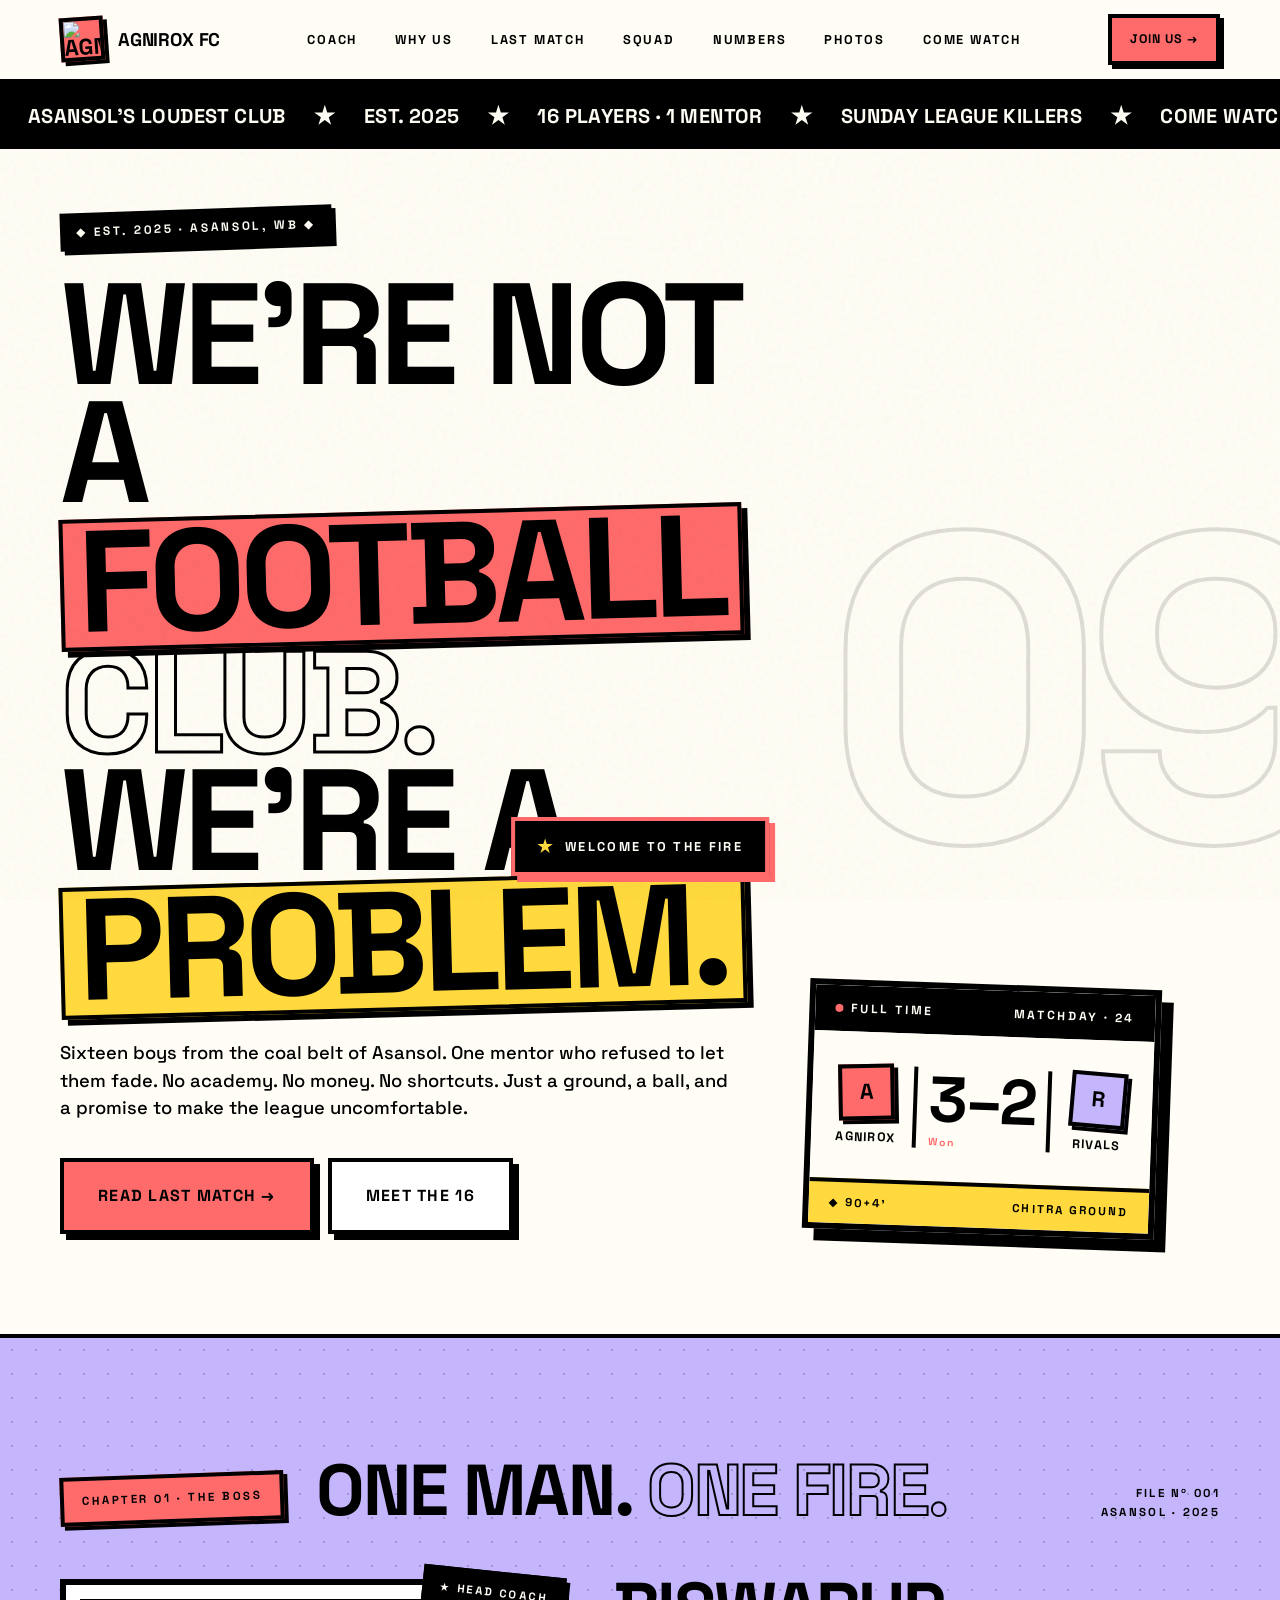
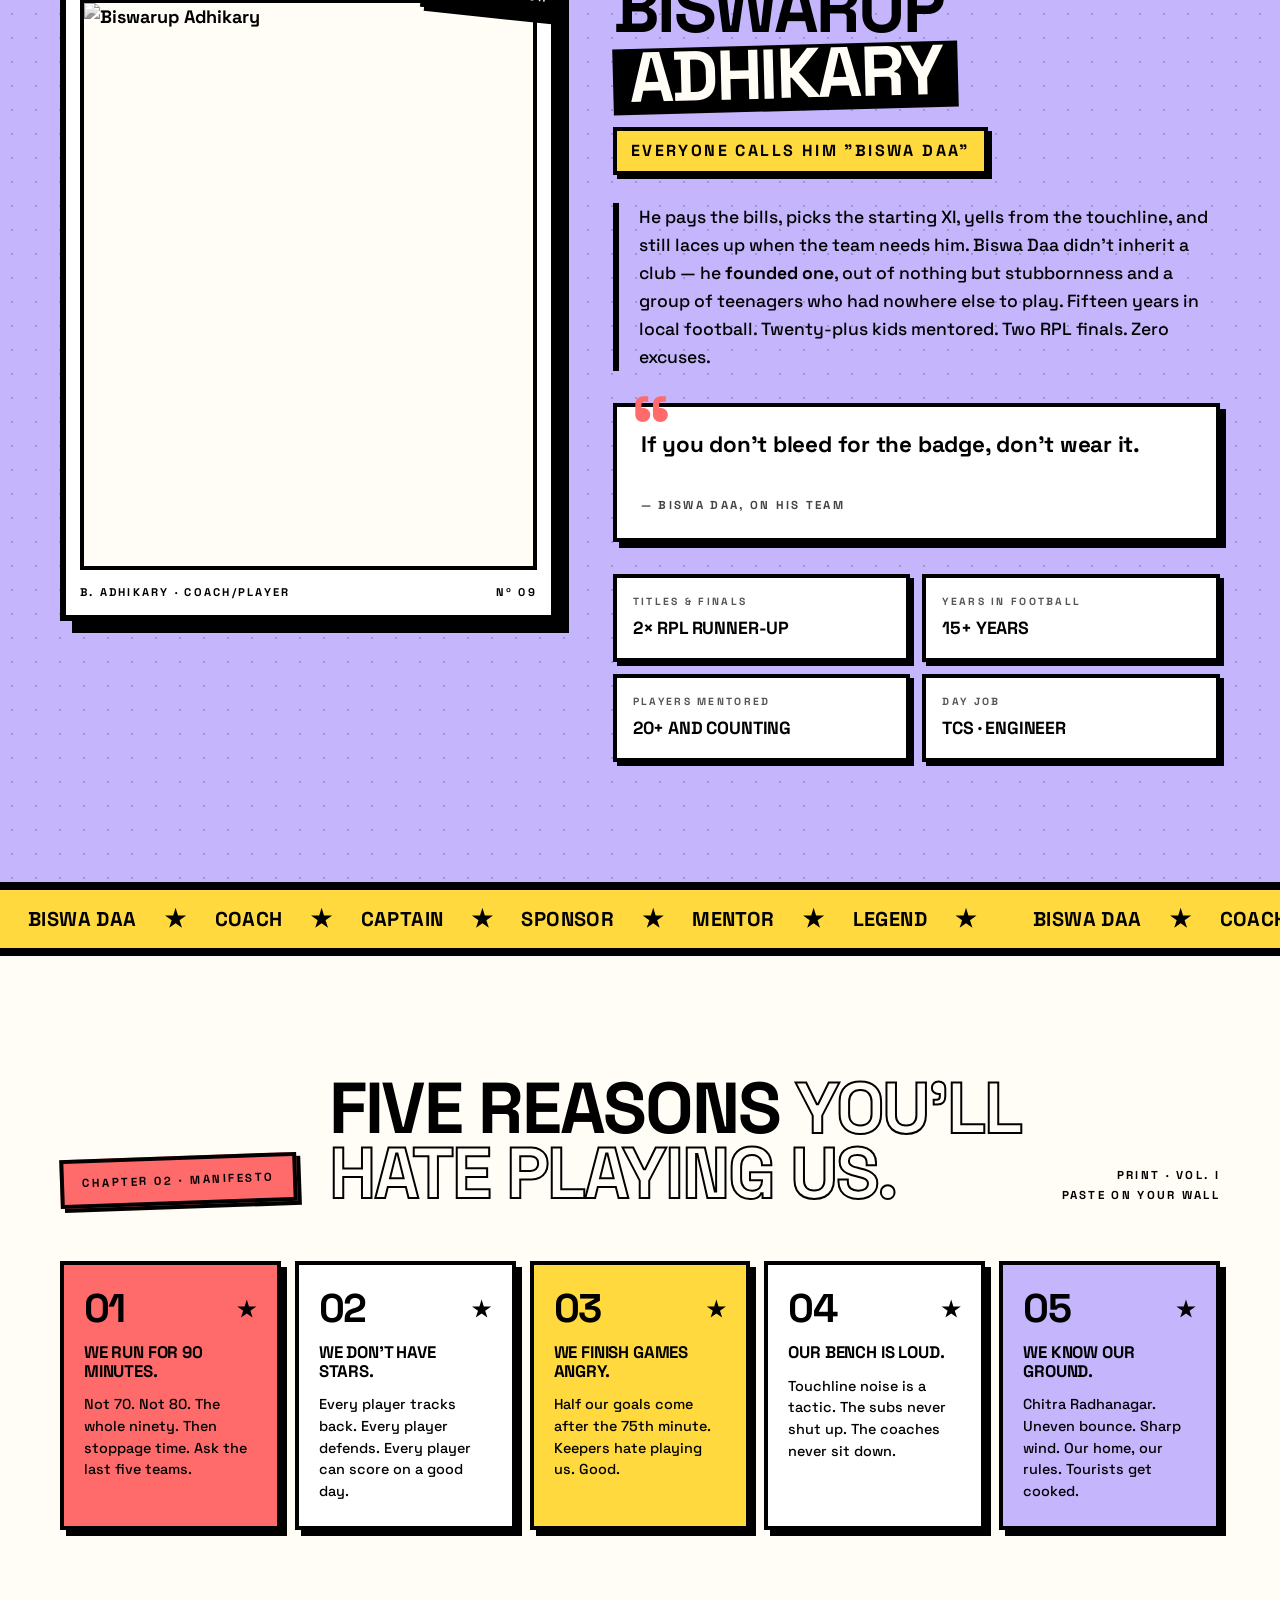
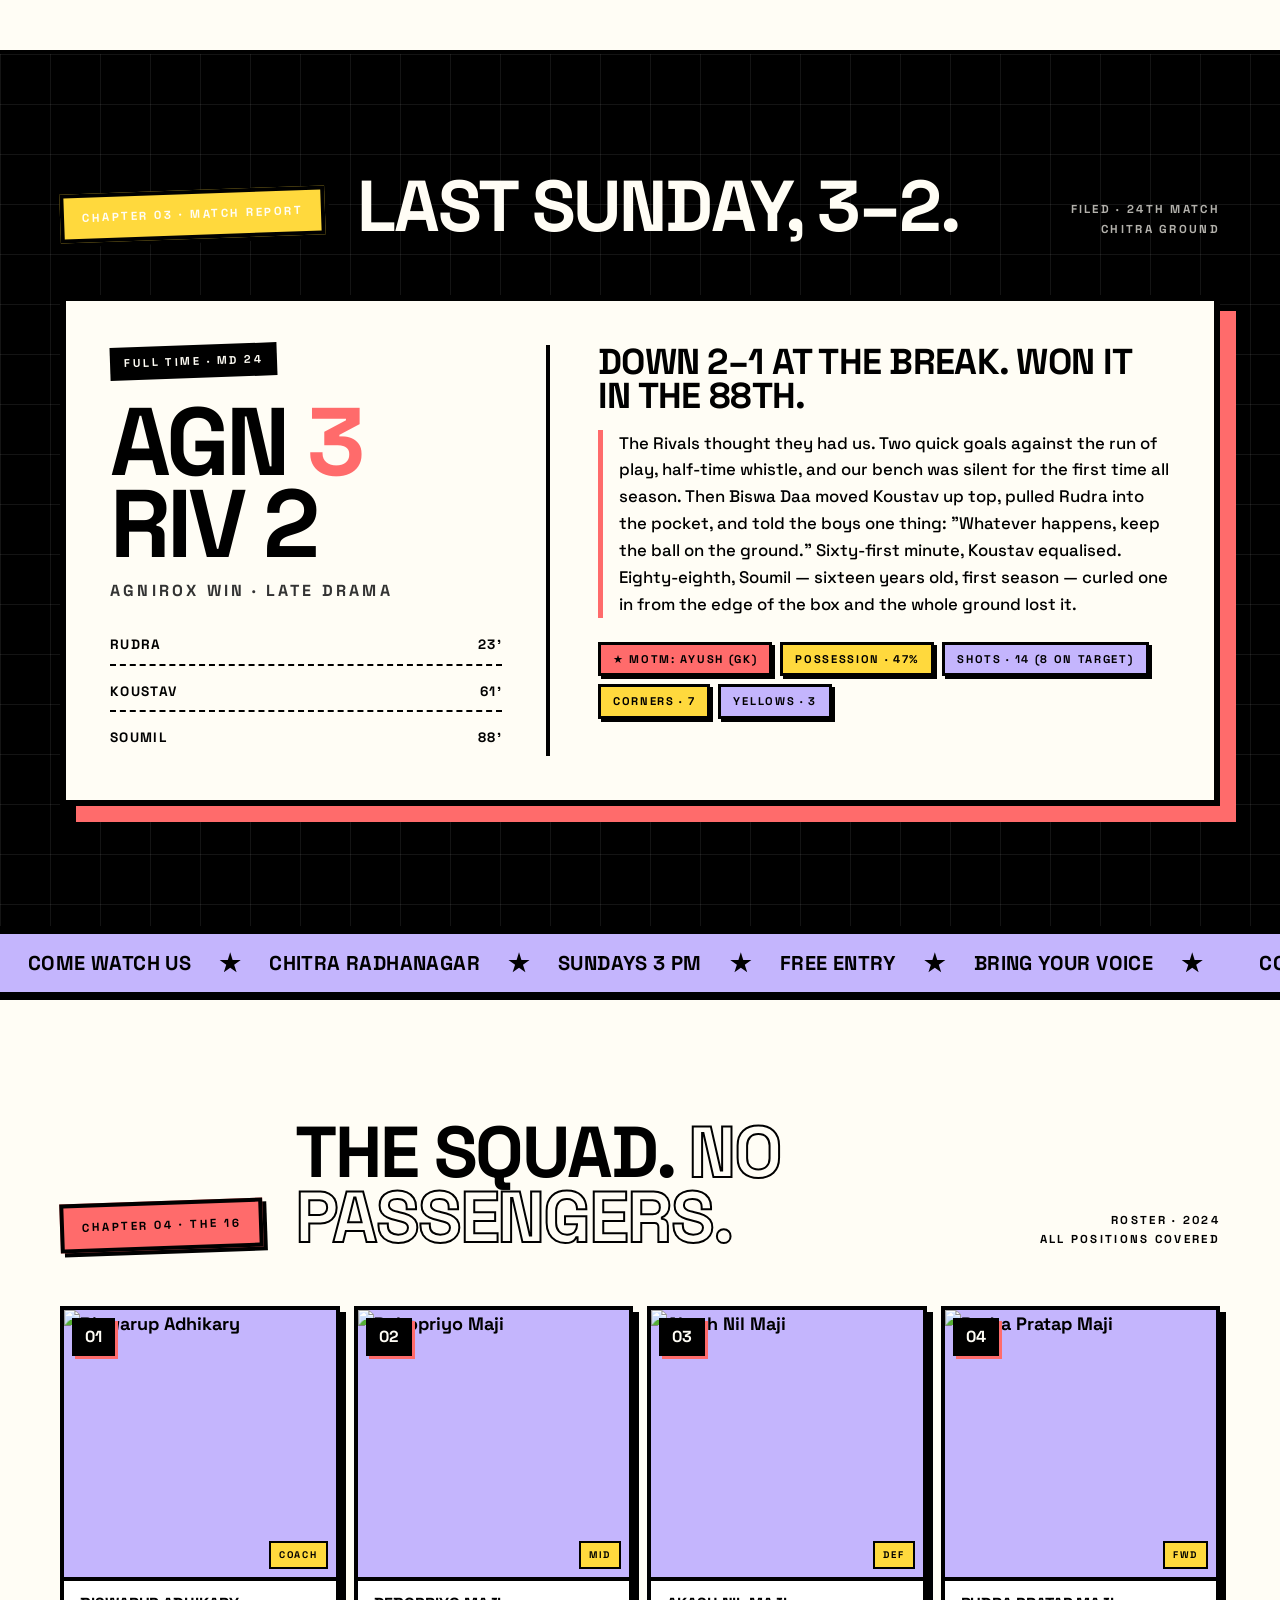
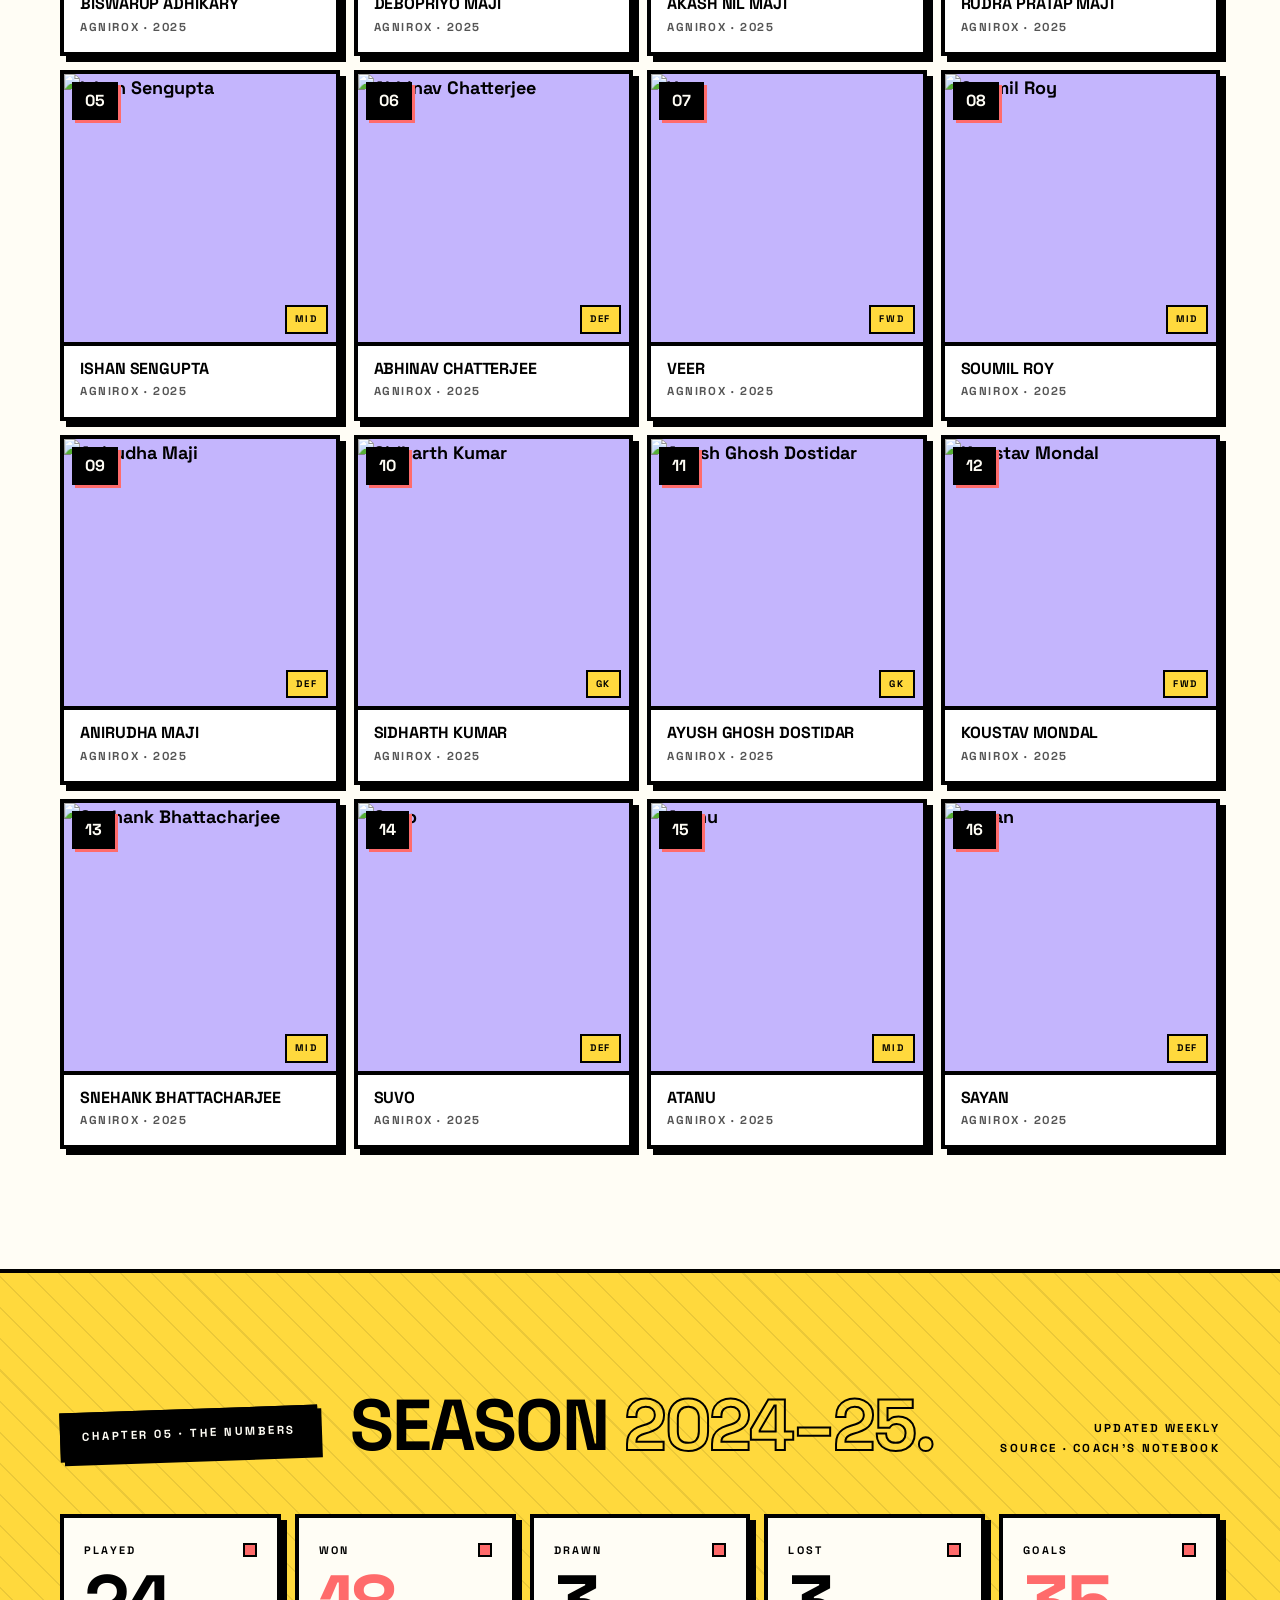
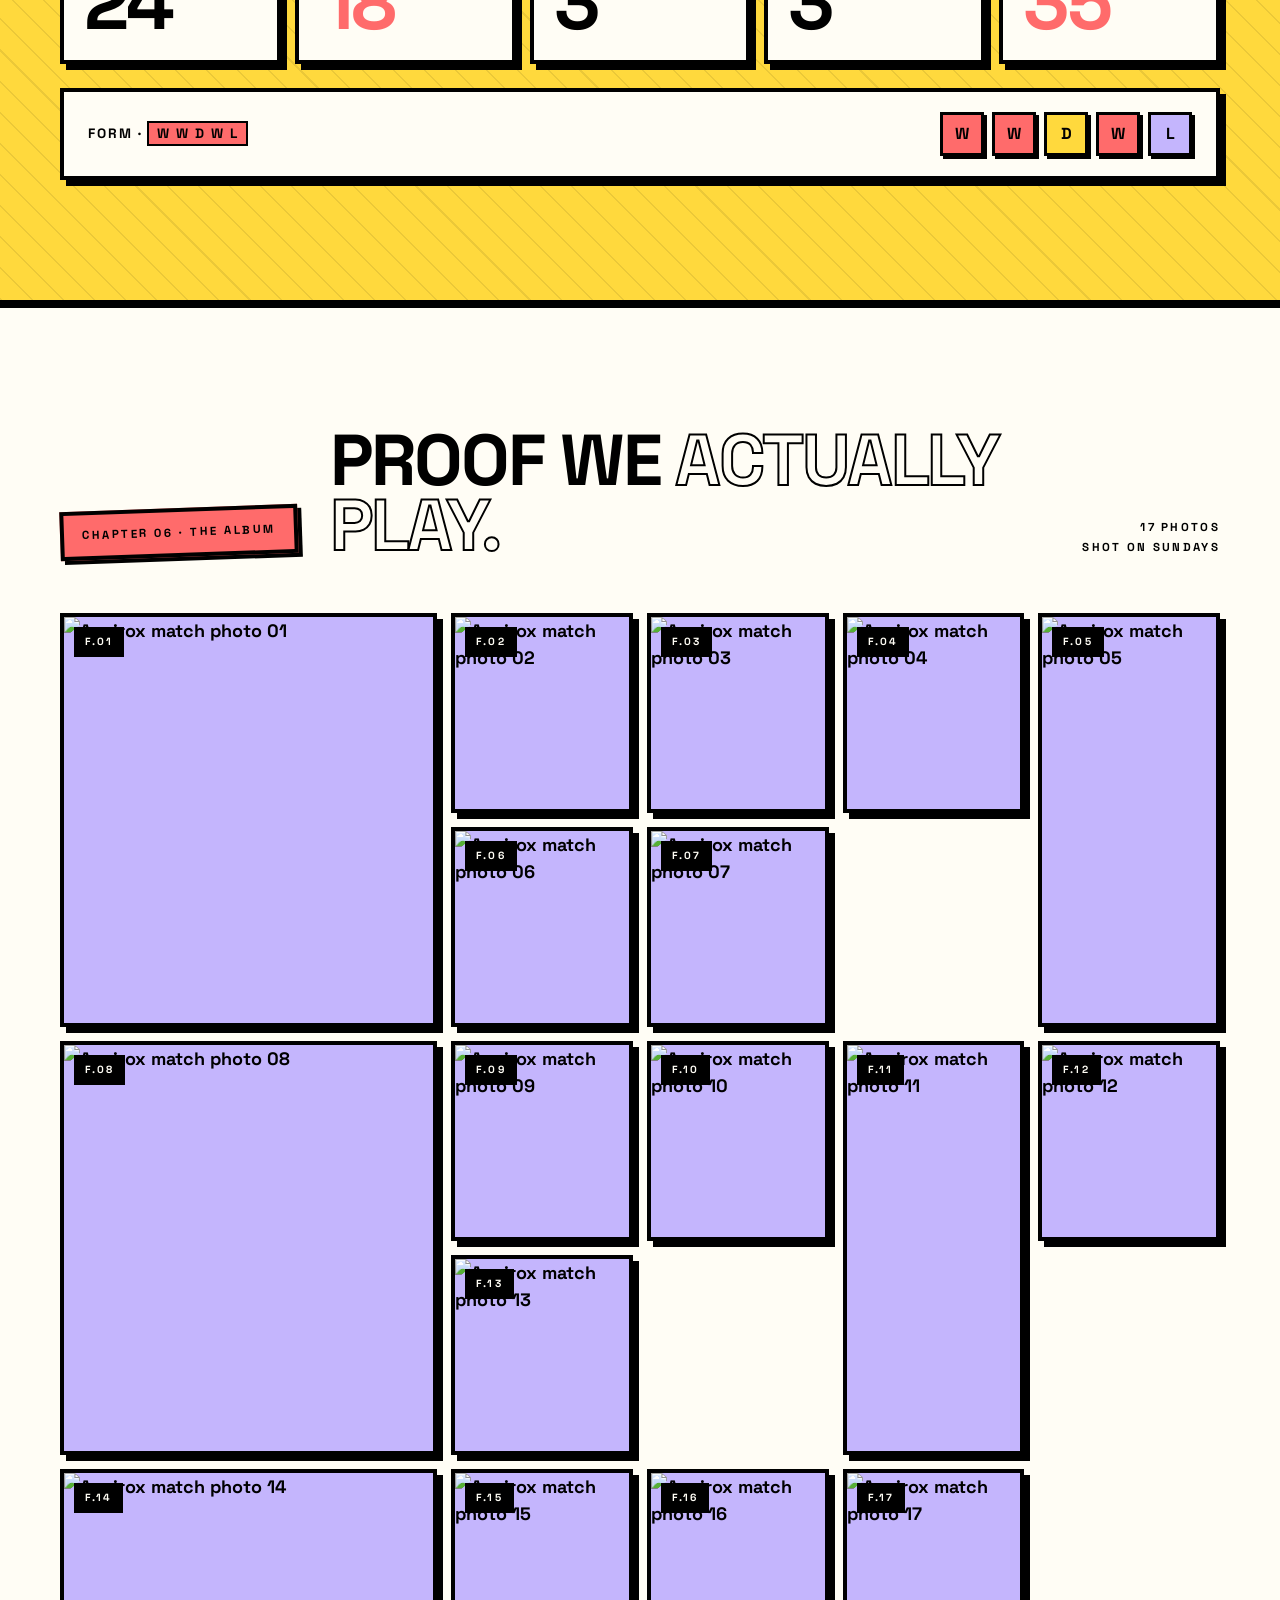
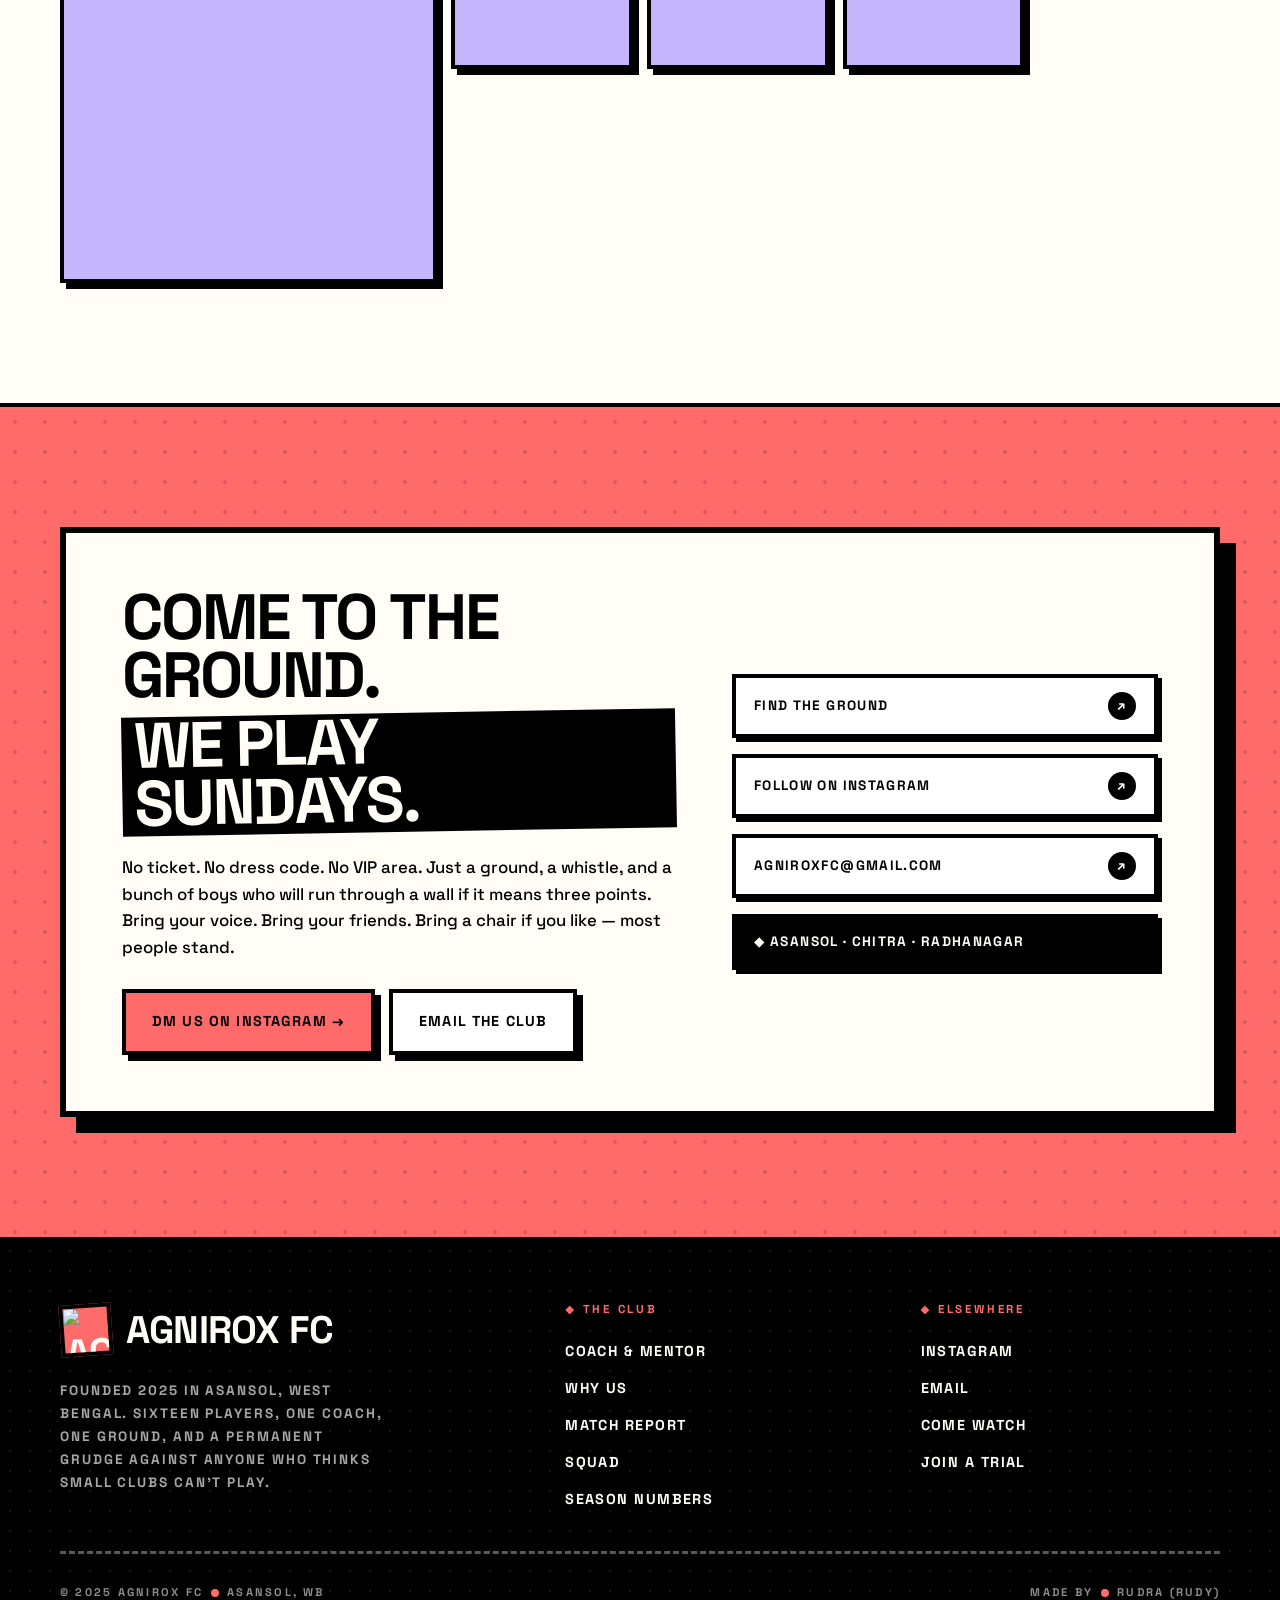
==== commit e325be4a: "changed styling component" ====
--- a/index.html
+++ b/index.html
@@ -734,7 +734,7 @@
     </div>
     <div class="foot-bot">
       <span>© 2025 Agnirox FC<span class="dot"></span>Asansol, WB</span>
-      <span>Made loud<span class="dot"></span>On purpose</span>
+      <span>Made By<span class="dot"></span>Rudra (rudy)</span>
     </div>
   </div>
 </footer>
